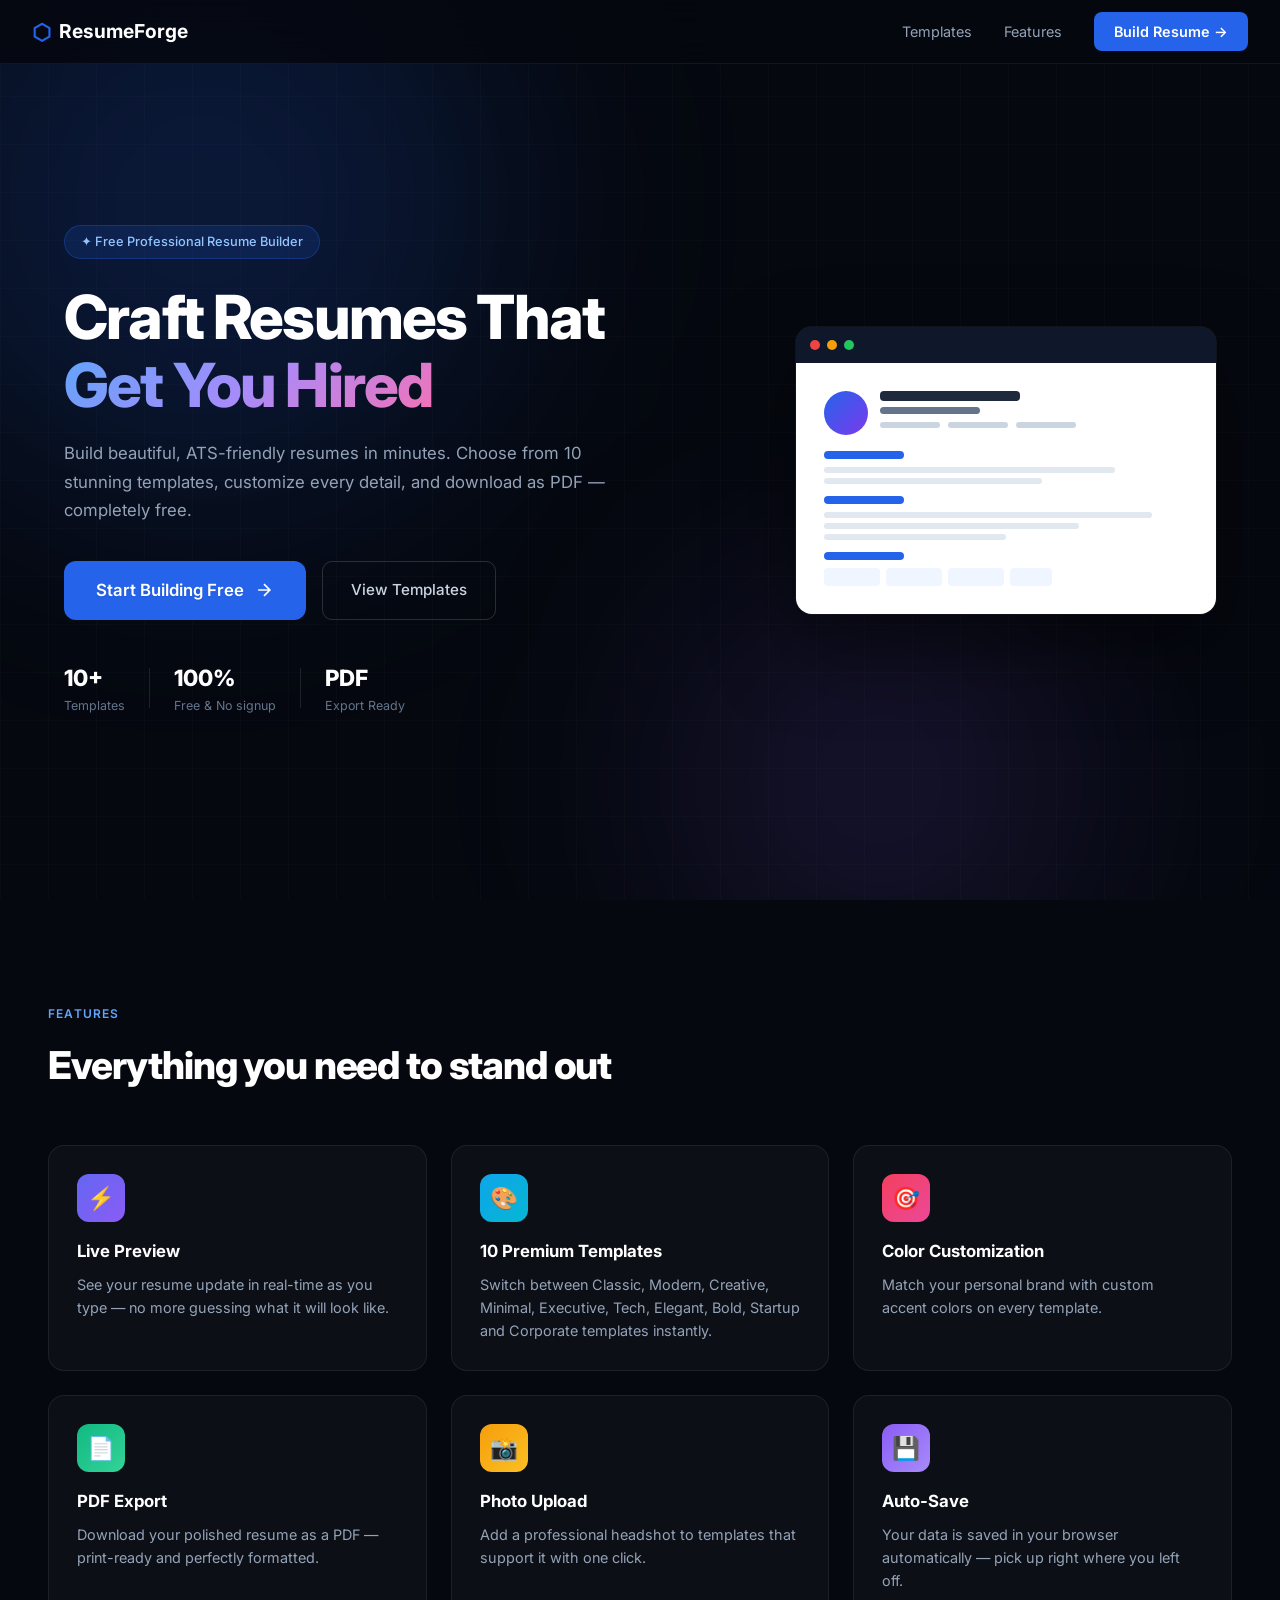
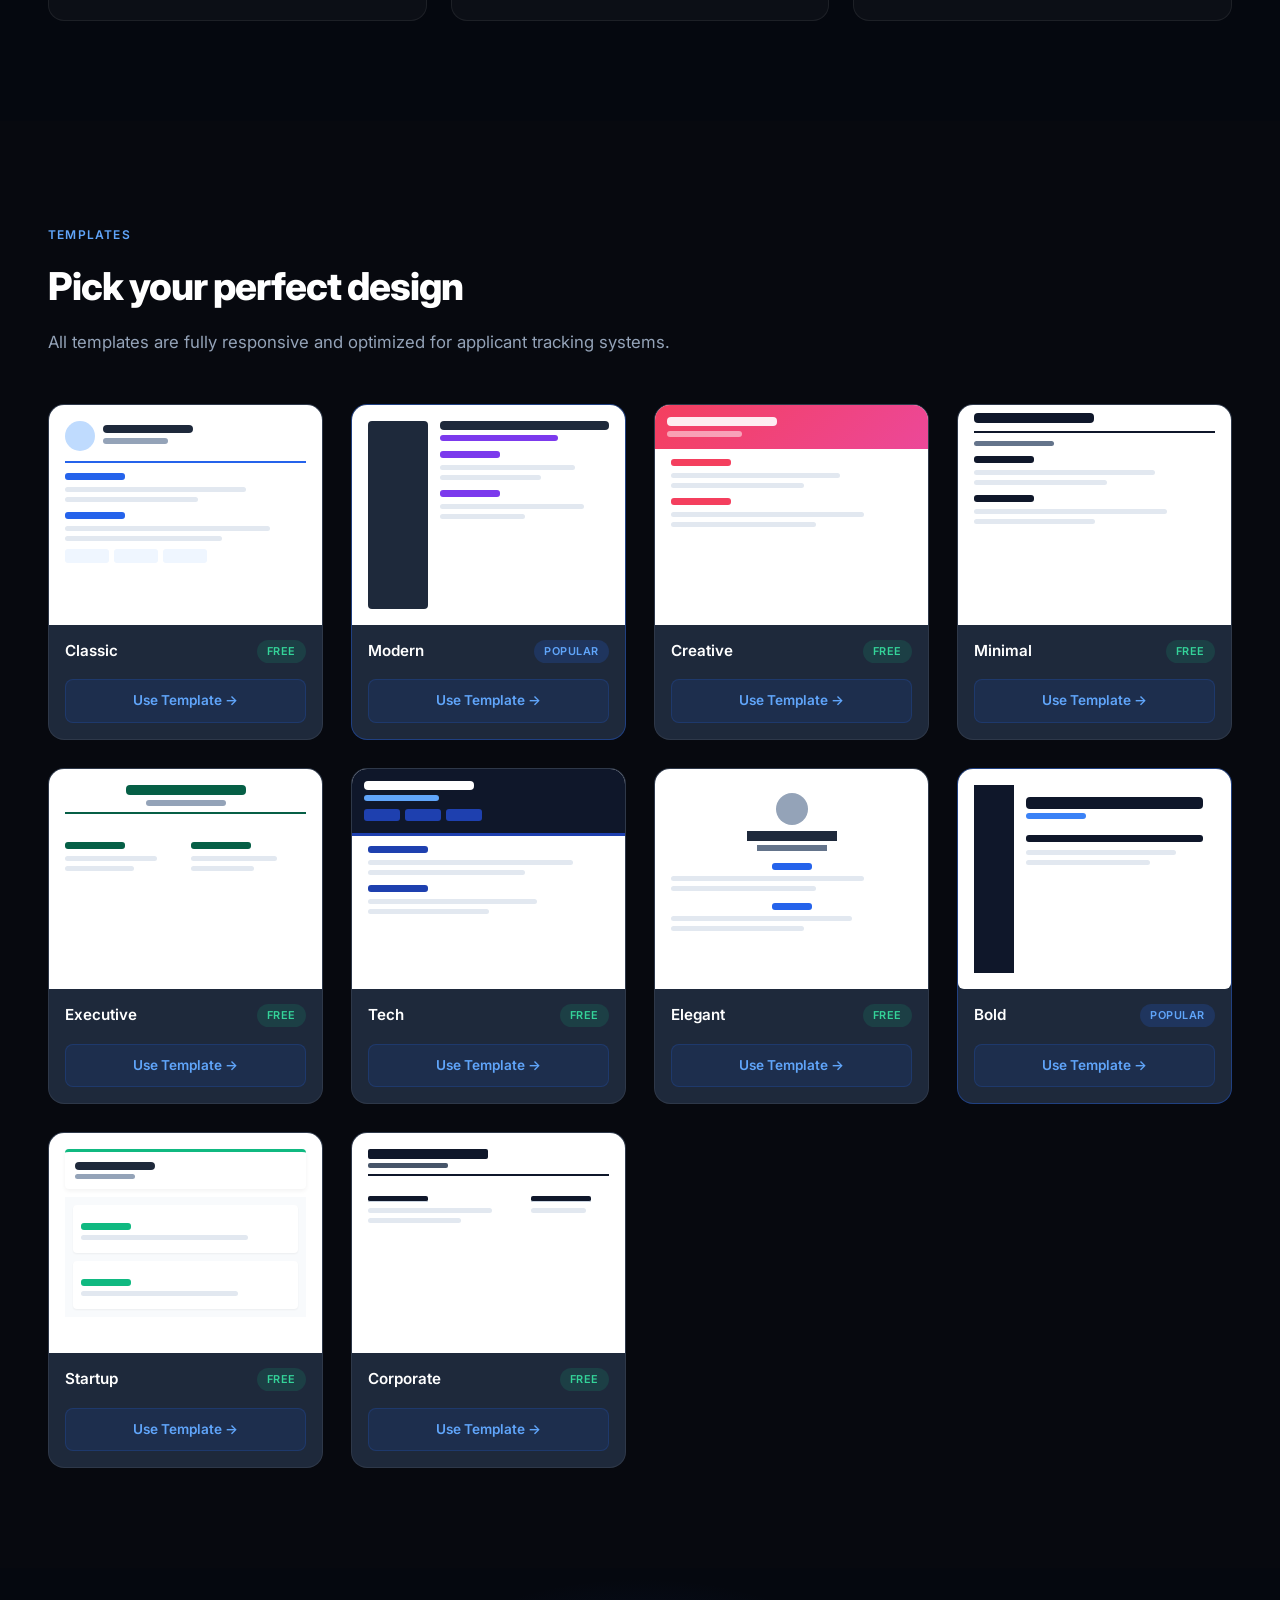
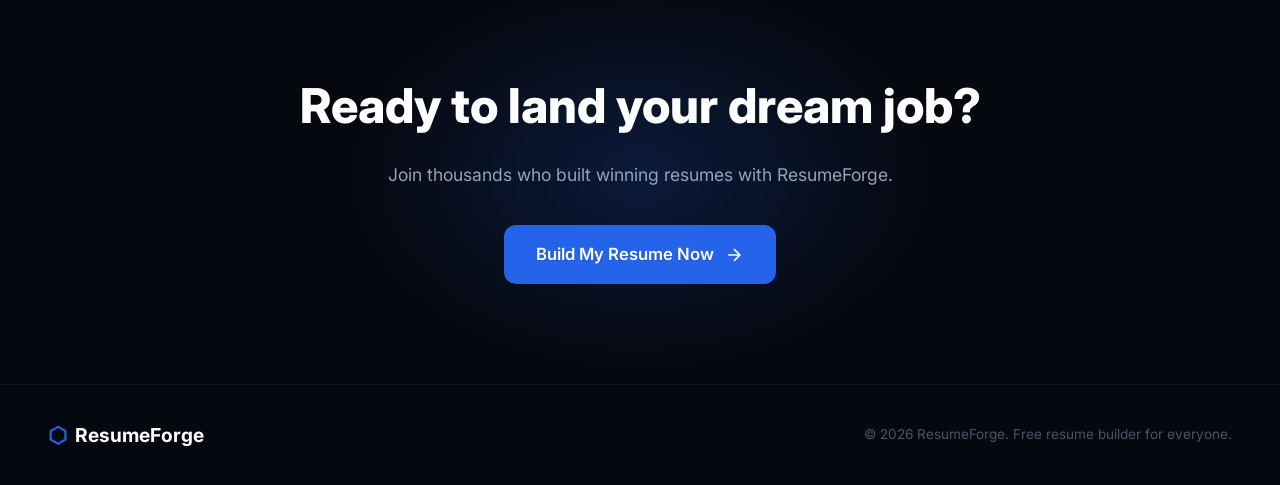
==== index.html @ a287ac1f "Add files via upload" ====
<!DOCTYPE html>
<html lang="en">

<head>
  <meta charset="UTF-8" />
  <meta name="viewport" content="width=device-width, initial-scale=1.0" />
  <title>ResumeForge – Build Your Perfect Resume</title>
  <meta name="description"
    content="Create stunning professional resumes in minutes with ResumeForge. Choose from 6 premium templates, edit in real-time, and download as PDF." />
  <link rel="preconnect" href="https://fonts.googleapis.com" />
  <link rel="preconnect" href="https://fonts.gstatic.com" crossorigin />
  <link
    href="https://fonts.googleapis.com/css2?family=Inter:wght@300;400;500;600;700;800;900&family=Playfair+Display:wght@700;800&display=swap"
    rel="stylesheet" />
  <link rel="stylesheet" href="styles.css" />
</head>

<body class="landing-page">

  <!-- Navbar -->
  <nav class="navbar">
    <div class="nav-inner">
      <a href="index.html" class="logo">
        <span class="logo-icon">⬡</span>
        <span class="logo-text">ResumeForge</span>
      </a>
      <div class="nav-links">
        <a href="#templates">Templates</a>
        <a href="#features">Features</a>
        <a href="editor.html" class="btn-nav-cta">Build Resume →</a>
      </div>
    </div>
  </nav>

  <!-- Hero -->
  <section class="hero">
    <div class="hero-bg-grid"></div>
    <div class="hero-glow hero-glow-1"></div>
    <div class="hero-glow hero-glow-2"></div>
    <div class="hero-content">
      <div class="hero-badge">✦ Free Professional Resume Builder</div>
      <h1 class="hero-title">Craft Resumes That <br /><span class="gradient-text">Get You Hired</span></h1>
      <p class="hero-subtitle">Build beautiful, ATS-friendly resumes in minutes. Choose from 10 stunning templates,
        customize every detail, and download as PDF — completely free.</p>
      <div class="hero-actions">
        <a href="editor.html" class="btn-primary btn-xl" id="hero-start-btn">
          <span>Start Building Free</span>
          <svg width="20" height="20" viewBox="0 0 24 24" fill="none" stroke="currentColor" stroke-width="2">
            <path d="M5 12h14M12 5l7 7-7 7" />
          </svg>
        </a>
        <a href="#templates" class="btn-ghost btn-xl">View Templates</a>
      </div>
      <div class="hero-stats">
        <div class="stat"><strong>10+</strong><span>Templates</span></div>
        <div class="stat-divider"></div>
        <div class="stat"><strong>100%</strong><span>Free & No signup</span></div>
        <div class="stat-divider"></div>
        <div class="stat"><strong>PDF</strong><span>Export Ready</span></div>
      </div>
    </div>
    <!-- Hero Preview Mockup -->
    <div class="hero-mockup">
      <div class="mockup-browser">
        <div class="mockup-bar">
          <span class="dot r"></span><span class="dot y"></span><span class="dot g"></span>
        </div>
        <div class="mockup-content">
          <div class="mock-resume classic-mock">
            <div class="mock-header">
              <div class="mock-avatar"></div>
              <div>
                <div class="mock-name-bar"></div>
                <div class="mock-title-bar"></div>
                <div class="mock-contact-row">
                  <div class="mock-contact-item"></div>
                  <div class="mock-contact-item"></div>
                  <div class="mock-contact-item"></div>
                </div>
              </div>
            </div>
            <div class="mock-section-title"></div>
            <div class="mock-line w80"></div>
            <div class="mock-line w60"></div>
            <div class="mock-section-title"></div>
            <div class="mock-line w90"></div>
            <div class="mock-line w70"></div>
            <div class="mock-line w50"></div>
            <div class="mock-section-title"></div>
            <div class="mock-skills">
              <div class="mock-skill-tag"></div>
              <div class="mock-skill-tag"></div>
              <div class="mock-skill-tag"></div>
              <div class="mock-skill-tag w-sm"></div>
            </div>
          </div>
        </div>
      </div>
    </div>
  </section>

  <!-- Features -->
  <section class="features-section" id="features">
    <div class="container">
      <div class="section-label">Features</div>
      <h2 class="section-title">Everything you need to stand out</h2>
      <div class="features-grid">
        <div class="feature-card">
          <div class="feature-icon" style="background:linear-gradient(135deg,#6366f1,#8b5cf6)">⚡</div>
          <h3>Live Preview</h3>
          <p>See your resume update in real-time as you type — no more guessing what it will look like.</p>
        </div>
        <div class="feature-card">
          <div class="feature-icon" style="background:linear-gradient(135deg,#0ea5e9,#06b6d4)">🎨</div>
          <h3>10 Premium Templates</h3>
          <p>Switch between Classic, Modern, Creative, Minimal, Executive, Tech, Elegant, Bold, Startup and Corporate
            templates instantly.</p>
        </div>
        <div class="feature-card">
          <div class="feature-icon" style="background:linear-gradient(135deg,#f43f5e,#ec4899)">🎯</div>
          <h3>Color Customization</h3>
          <p>Match your personal brand with custom accent colors on every template.</p>
        </div>
        <div class="feature-card">
          <div class="feature-icon" style="background:linear-gradient(135deg,#10b981,#34d399)">📄</div>
          <h3>PDF Export</h3>
          <p>Download your polished resume as a PDF — print-ready and perfectly formatted.</p>
        </div>
        <div class="feature-card">
          <div class="feature-icon" style="background:linear-gradient(135deg,#f59e0b,#fbbf24)">📸</div>
          <h3>Photo Upload</h3>
          <p>Add a professional headshot to templates that support it with one click.</p>
        </div>
        <div class="feature-card">
          <div class="feature-icon" style="background:linear-gradient(135deg,#8b5cf6,#a78bfa)">💾</div>
          <h3>Auto-Save</h3>
          <p>Your data is saved in your browser automatically — pick up right where you left off.</p>
        </div>
      </div>
    </div>
  </section>

  <!-- Templates Gallery -->
  <section class="templates-section" id="templates">
    <div class="container">
      <div class="section-label">Templates</div>
      <h2 class="section-title">Pick your perfect design</h2>
      <p class="section-subtitle">All templates are fully responsive and optimized for applicant tracking systems.</p>
      <div class="templates-grid">

        <div class="template-card" data-template="classic">
          <div class="template-preview tp-classic">
            <div class="tp-header tp-h-classic">
              <div class="tp-avatar"></div>
              <div class="tp-info">
                <div class="tp-name"></div>
                <div class="tp-role"></div>
              </div>
            </div>
            <div class="tp-body">
              <div class="tp-sec-title tp-st-blue"></div>
              <div class="tp-line w75"></div>
              <div class="tp-line w55"></div>
              <div class="tp-sec-title tp-st-blue"></div>
              <div class="tp-line w85"></div>
              <div class="tp-line w65"></div>
              <div class="tp-tags">
                <div class="tp-tag"></div>
                <div class="tp-tag"></div>
                <div class="tp-tag"></div>
              </div>
            </div>
          </div>
          <div class="template-info">
            <span class="template-name">Classic</span>
            <span class="template-badge free">Free</span>
          </div>
          <a href="editor.html?template=classic" class="btn-template">Use Template →</a>
        </div>

        <div class="template-card featured" data-template="modern">
          <div class="template-preview tp-modern">
            <div class="tp-sidebar"></div>
            <div class="tp-main-col">
              <div class="tp-name-mod"></div>
              <div class="tp-role-mod"></div>
              <div class="tp-sec-title tp-st-accent"></div>
              <div class="tp-line w80"></div>
              <div class="tp-line w60"></div>
              <div class="tp-sec-title tp-st-accent"></div>
              <div class="tp-line w85"></div>
              <div class="tp-line w50"></div>
            </div>
          </div>
          <div class="template-info">
            <span class="template-name">Modern</span>
            <span class="template-badge popular">Popular</span>
          </div>
          <a href="editor.html?template=modern" class="btn-template">Use Template →</a>
        </div>

        <div class="template-card" data-template="creative">
          <div class="template-preview tp-creative">
            <div class="tp-creative-header">
              <div class="tp-name-cr"></div>
              <div class="tp-role-cr"></div>
            </div>
            <div class="tp-body">
              <div class="tp-sec-title tp-st-cr"></div>
              <div class="tp-line w70"></div>
              <div class="tp-line w55"></div>
              <div class="tp-sec-title tp-st-cr"></div>
              <div class="tp-line w80"></div>
              <div class="tp-line w60"></div>
            </div>
          </div>
          <div class="template-info">
            <span class="template-name">Creative</span>
            <span class="template-badge free">Free</span>
          </div>
          <a href="editor.html?template=creative" class="btn-template">Use Template →</a>
        </div>

        <div class="template-card" data-template="minimal">
          <div class="template-preview tp-minimal">
            <div class="tp-name-min"></div>
            <div class="tp-divider-min"></div>
            <div class="tp-role-min"></div>
            <div class="tp-sec-title tp-st-min"></div>
            <div class="tp-line w75"></div>
            <div class="tp-line w55"></div>
            <div class="tp-sec-title tp-st-min"></div>
            <div class="tp-line w80"></div>
            <div class="tp-line w50"></div>
          </div>
          <div class="template-info">
            <span class="template-name">Minimal</span>
            <span class="template-badge free">Free</span>
          </div>
          <a href="editor.html?template=minimal" class="btn-template">Use Template →</a>
        </div>

        <div class="template-card" data-template="executive">
          <div class="template-preview tp-executive">
            <div class="tp-exec-top">
              <div class="tp-name-exec"></div>
              <div class="tp-role-exec"></div>
              <div class="tp-exec-line"></div>
            </div>
            <div class="tp-two-col">
              <div class="tp-left-col">
                <div class="tp-sec-title tp-st-exec"></div>
                <div class="tp-line w80"></div>
                <div class="tp-line w60"></div>
              </div>
              <div class="tp-right-col">
                <div class="tp-sec-title tp-st-exec"></div>
                <div class="tp-line w75"></div>
                <div class="tp-line w55"></div>
              </div>
            </div>
          </div>
          <div class="template-info">
            <span class="template-name">Executive</span>
            <span class="template-badge free">Free</span>
          </div>
          <a href="editor.html?template=executive" class="btn-template">Use Template →</a>
        </div>

        <div class="template-card" data-template="tech">
          <div class="template-preview tp-tech">
            <div class="tp-tech-header">
              <div class="tp-tech-name"></div>
              <div class="tp-tech-role"></div>
              <div class="tp-tech-tags">
                <div class="tp-tech-tag"></div>
                <div class="tp-tech-tag"></div>
                <div class="tp-tech-tag"></div>
              </div>
            </div>
            <div class="tp-body tp-tech-body">
              <div class="tp-sec-title tp-st-tech"></div>
              <div class="tp-line w85"></div>
              <div class="tp-line w65"></div>
              <div class="tp-sec-title tp-st-tech"></div>
              <div class="tp-line w70"></div>
              <div class="tp-line w50"></div>
            </div>
          </div>
          <div class="template-info">
            <span class="template-name">Tech</span>
            <span class="template-badge free">Free</span>
          </div>
          <a href="editor.html?template=tech" class="btn-template">Use Template →</a>
        </div>

        <div class="template-card" data-template="elegant">
          <div class="template-preview tp-elegant">
            <div class="tp-elegant-header">
              <div class="tp-elegant-avatar"></div>
              <div>
                <div class="tp-elegant-name"></div>
                <div class="tp-elegant-role"></div>
              </div>
            </div>
            <div class="tp-body">
              <div class="tp-sec-title tp-st-el"></div>
              <div class="tp-line w80"></div>
              <div class="tp-line w60"></div>
              <div class="tp-sec-title tp-st-el"></div>
              <div class="tp-line w75"></div>
              <div class="tp-line w55"></div>
            </div>
          </div>
          <div class="template-info">
            <span class="template-name">Elegant</span>
            <span class="template-badge free">Free</span>
          </div>
          <a href="editor.html?template=elegant" class="btn-template">Use Template →</a>
        </div>

        <div class="template-card featured" data-template="bold">
          <div class="template-preview tp-bold">
            <div class="tp-bold-sidebar"></div>
            <div class="tp-bold-main">
              <div class="tp-bold-name"></div>
              <div class="tp-bold-role"></div>
              <div class="tp-sec-title tp-st-bold"></div>
              <div class="tp-line w85"></div>
              <div class="tp-line w70"></div>
            </div>
          </div>
          <div class="template-info">
            <span class="template-name">Bold</span>
            <span class="template-badge popular">Popular</span>
          </div>
          <a href="editor.html?template=bold" class="btn-template">Use Template →</a>
        </div>

        <div class="template-card" data-template="startup">
          <div class="template-preview tp-startup">
            <div class="tp-startup-header">
              <div class="tp-startup-name"></div>
              <div class="tp-startup-role"></div>
            </div>
            <div class="tp-body tp-startup-body">
              <div class="tp-startup-box">
                <div class="tp-sec-title tp-st-start"></div>
                <div class="tp-line w80"></div>
              </div>
              <div class="tp-startup-box">
                <div class="tp-sec-title tp-st-start"></div>
                <div class="tp-line w75"></div>
              </div>
            </div>
          </div>
          <div class="template-info">
            <span class="template-name">Startup</span>
            <span class="template-badge free">Free</span>
          </div>
          <a href="editor.html?template=startup" class="btn-template">Use Template →</a>
        </div>

        <div class="template-card" data-template="corporate">
          <div class="template-preview tp-corporate">
            <div class="tp-corp-header">
              <div class="tp-corp-name"></div>
              <div class="tp-corp-role"></div>
            </div>
            <div class="tp-corp-two-col">
              <div class="tp-corp-left">
                <div class="tp-sec-title tp-st-corp"></div>
                <div class="tp-line w80"></div>
                <div class="tp-line w60"></div>
              </div>
              <div class="tp-corp-right">
                <div class="tp-sec-title tp-st-corp"></div>
                <div class="tp-line w70"></div>
              </div>
            </div>
          </div>
          <div class="template-info">
            <span class="template-name">Corporate</span>
            <span class="template-badge free">Free</span>
          </div>
          <a href="editor.html?template=corporate" class="btn-template">Use Template →</a>
        </div>

      </div>
    </div>
  </section>

  <!-- CTA -->
  <section class="cta-section">
    <div class="cta-glow"></div>
    <div class="container cta-content">
      <h2>Ready to land your dream job?</h2>
      <p>Join thousands who built winning resumes with ResumeForge.</p>
      <a href="editor.html" class="btn-primary btn-xl" id="cta-build-btn">
        <span>Build My Resume Now</span>
        <svg width="20" height="20" viewBox="0 0 24 24" fill="none" stroke="currentColor" stroke-width="2">
          <path d="M5 12h14M12 5l7 7-7 7" />
        </svg>
      </a>
    </div>
  </section>

  <!-- Footer -->
  <footer class="footer">
    <div class="container footer-inner">
      <a href="index.html" class="logo">
        <span class="logo-icon">⬡</span>
        <span class="logo-text">ResumeForge</span>
      </a>
      <p class="footer-copy">© 2026 ResumeForge. Free resume builder for everyone.</p>
    </div>
  </footer>

  <script src="app.js"></script>
</body>

</html>
---- styles.css ----
/* ===================== ROOT & RESET ===================== */
:root {
  --accent: #2563eb;
  --accent-light: #eff6ff;
  --dark: #0f172a;
  --dark2: #1e293b;
  --dark3: #334155;
  --mid: #64748b;
  --light: #f1f5f9;
  --lighter: #f8fafc;
  --white: #ffffff;
  --border: #e2e8f0;
  --radius: 12px;
  --shadow: 0 4px 24px rgba(0, 0, 0, 0.08);
  --shadow-lg: 0 16px 48px rgba(0, 0, 0, 0.14);
  --font: 'Inter', sans-serif;
}

*,
*::before,
*::after {
  box-sizing: border-box;
  margin: 0;
  padding: 0;
}

html {
  scroll-behavior: smooth;
}

body {
  font-family: var(--font);
  background: var(--dark);
  color: var(--white);
  line-height: 1.6;
}

a {
  text-decoration: none;
  color: inherit;
}

input,
textarea,
select {
  font-family: var(--font);
}

/* ===================== LANDING PAGE ===================== */
body.landing-page {
  background: #05080f;
}

/* Navbar */
.navbar {
  position: fixed;
  top: 0;
  left: 0;
  right: 0;
  z-index: 100;
  padding: 0 32px;
  height: 64px;
  display: flex;
  align-items: center;
  background: rgba(5, 8, 15, 0.85);
  backdrop-filter: blur(16px);
  border-bottom: 1px solid rgba(255, 255, 255, 0.06);
}

.nav-inner {
  display: flex;
  align-items: center;
  justify-content: space-between;
  width: 100%;
  max-width: 1280px;
  margin: 0 auto;
}

.logo {
  display: flex;
  align-items: center;
  gap: 8px;
  font-weight: 700;
  font-size: 1.2rem;
}

.logo-icon {
  font-size: 1.4rem;
  color: var(--accent);
}

.nav-links {
  display: flex;
  align-items: center;
  gap: 32px;
}

.nav-links a {
  color: #94a3b8;
  font-size: 0.9rem;
  transition: color 0.2s;
}

.nav-links a:hover {
  color: #fff;
}

.btn-nav-cta {
  background: var(--accent);
  color: #fff !important;
  padding: 8px 20px;
  border-radius: 8px;
  font-weight: 600;
  transition: background 0.2s, transform 0.15s !important;
}

.btn-nav-cta:hover {
  background: #1d4ed8 !important;
  transform: translateY(-1px);
}

/* Hero */
.hero {
  min-height: 100vh;
  display: flex;
  align-items: center;
  justify-content: space-between;
  padding: 100px 64px 60px;
  max-width: 1320px;
  margin: 0 auto;
  position: relative;
  gap: 48px;
  overflow: hidden;
}

.hero-bg-grid {
  position: fixed;
  inset: 0;
  background-image: linear-gradient(rgba(255, 255, 255, 0.02) 1px, transparent 1px), linear-gradient(90deg, rgba(255, 255, 255, 0.02) 1px, transparent 1px);
  background-size: 48px 48px;
  pointer-events: none;
}

.hero-glow {
  position: absolute;
  border-radius: 50%;
  filter: blur(120px);
  pointer-events: none;
}

.hero-glow-1 {
  width: 600px;
  height: 600px;
  background: rgba(37, 99, 235, 0.18);
  top: -100px;
  left: -100px;
}

.hero-glow-2 {
  width: 400px;
  height: 400px;
  background: rgba(139, 92, 246, 0.14);
  bottom: -80px;
  right: 200px;
}

.hero-content {
  flex: 1;
  max-width: 580px;
  position: relative;
  z-index: 2;
}

.hero-badge {
  display: inline-flex;
  align-items: center;
  gap: 8px;
  background: rgba(37, 99, 235, 0.15);
  border: 1px solid rgba(37, 99, 235, 0.3);
  color: #93c5fd;
  padding: 6px 16px;
  border-radius: 100px;
  font-size: 0.8rem;
  font-weight: 500;
  margin-bottom: 24px;
}

.hero-title {
  font-size: clamp(2.4rem, 5vw, 3.8rem);
  font-weight: 800;
  line-height: 1.12;
  margin-bottom: 20px;
  letter-spacing: -0.03em;
}

.gradient-text {
  background: linear-gradient(135deg, #60a5fa, #a78bfa, #f472b6);
  -webkit-background-clip: text;
  -webkit-text-fill-color: transparent;
  background-clip: text;
}

.hero-subtitle {
  font-size: 1.05rem;
  color: #94a3b8;
  margin-bottom: 36px;
  line-height: 1.7;
}

.hero-actions {
  display: flex;
  gap: 16px;
  flex-wrap: wrap;
  margin-bottom: 40px;
}

.btn-primary {
  display: inline-flex;
  align-items: center;
  gap: 10px;
  background: var(--accent);
  color: #fff;
  padding: 14px 28px;
  border-radius: 10px;
  font-weight: 600;
  font-size: 0.95rem;
  transition: all 0.3s cubic-bezier(0.4, 0, 0.2, 1);
  border: none;
  cursor: pointer;
  text-shadow: 0 1px 2px rgba(0, 0, 0, 0.1);
}

.btn-primary:hover {
  background: #1d4ed8;
  transform: translateY(-3px);
  box-shadow: 0 12px 24px rgba(37, 99, 235, 0.3), 0 4px 8px rgba(37, 99, 235, 0.2);
}

.btn-xl {
  padding: 16px 32px;
  font-size: 1.05rem;
  border-radius: 12px;
}

.btn-ghost {
  display: inline-flex;
  align-items: center;
  gap: 8px;
  background: transparent;
  border: 1px solid rgba(255, 255, 255, 0.15);
  color: #cbd5e1;
  padding: 14px 28px;
  border-radius: 10px;
  font-weight: 500;
  font-size: 0.95rem;
  transition: all 0.2s;
  cursor: pointer;
}

.btn-ghost:hover {
  background: rgba(255, 255, 255, 0.06);
  border-color: rgba(255, 255, 255, 0.3);
  color: #fff;
}

.hero-stats {
  display: flex;
  align-items: center;
  gap: 24px;
}

.stat {
  display: flex;
  flex-direction: column;
}

.stat strong {
  font-size: 1.4rem;
  font-weight: 800;
  color: #fff;
}

.stat span {
  font-size: 0.78rem;
  color: #64748b;
}

.stat-divider {
  width: 1px;
  height: 40px;
  background: rgba(255, 255, 255, 0.1);
}

/* Hero Mockup */
.hero-mockup {
  flex: 0 0 420px;
  position: relative;
  z-index: 2;
}

.mockup-browser {
  background: #1e293b;
  border-radius: 16px;
  box-shadow: 0 32px 80px rgba(0, 0, 0, 0.5), 0 0 0 1px rgba(255, 255, 255, 0.06);
  overflow: hidden;
  animation: float 4s ease-in-out infinite;
}

@keyframes float {

  0%,
  100% {
    transform: translateY(0);
  }

  50% {
    transform: translateY(-10px);
  }
}

.mockup-bar {
  background: #0f172a;
  height: 36px;
  display: flex;
  align-items: center;
  padding: 0 14px;
  gap: 7px;
}

.dot {
  width: 10px;
  height: 10px;
  border-radius: 50%;
}

.dot.r {
  background: #ef4444;
}

.dot.y {
  background: #f59e0b;
}

.dot.g {
  background: #22c55e;
}

.mockup-content {
  padding: 12px;
  background: #fff;
}

.mock-resume {
  padding: 16px;
}

.mock-header {
  display: flex;
  align-items: flex-start;
  gap: 12px;
  margin-bottom: 16px;
}

.mock-avatar {
  width: 44px;
  height: 44px;
  border-radius: 50%;
  background: linear-gradient(135deg, #2563eb, #7c3aed);
  flex-shrink: 0;
}

.mock-name-bar {
  height: 10px;
  width: 140px;
  background: #1e293b;
  border-radius: 4px;
  margin-bottom: 6px;
}

.mock-title-bar {
  height: 7px;
  width: 100px;
  background: #64748b;
  border-radius: 4px;
  margin-bottom: 8px;
}

.mock-contact-row {
  display: flex;
  gap: 8px;
}

.mock-contact-item {
  height: 6px;
  width: 60px;
  background: #cbd5e1;
  border-radius: 3px;
}

.mock-section-title {
  height: 8px;
  width: 80px;
  background: #2563eb;
  border-radius: 4px;
  margin: 12px 0 8px;
}

.mock-line {
  height: 6px;
  background: #e2e8f0;
  border-radius: 3px;
  margin-bottom: 5px;
}

.mock-line.w80 {
  width: 80%;
}

.mock-line.w60 {
  width: 60%;
}

.mock-line.w90 {
  width: 90%;
}

.mock-line.w70 {
  width: 70%;
}

.mock-line.w50 {
  width: 50%;
}

.mock-skills {
  display: flex;
  gap: 6px;
  flex-wrap: wrap;
  margin-top: 8px;
}

.mock-skill-tag {
  height: 18px;
  width: 56px;
  background: #eff6ff;
  border-radius: 4px;
}

.mock-skill-tag.w-sm {
  width: 42px;
}

/* Container */
.container {
  max-width: 1280px;
  margin: 0 auto;
  padding: 0 48px;
}

/* Section labels */
.section-label {
  display: inline-block;
  font-size: 0.75rem;
  font-weight: 600;
  letter-spacing: 0.1em;
  text-transform: uppercase;
  color: #60a5fa;
  margin-bottom: 12px;
}

.section-title {
  font-size: clamp(1.8rem, 3vw, 2.6rem);
  font-weight: 800;
  letter-spacing: -0.03em;
  margin-bottom: 12px;
}

.section-subtitle {
  color: #94a3b8;
  font-size: 1.05rem;
  margin-bottom: 48px;
}

/* Features */
.features-section {
  padding: 100px 0;
  background: #05080f;
}

.features-grid {
  display: grid;
  grid-template-columns: repeat(auto-fit, minmax(280px, 1fr));
  gap: 24px;
  margin-top: 48px;
}

.feature-card {
  background: rgba(255, 255, 255, 0.03);
  border: 1px solid rgba(255, 255, 255, 0.07);
  border-radius: 16px;
  padding: 28px;
  transition: all 0.25s;
}

.feature-card:hover {
  background: rgba(255, 255, 255, 0.06);
  border-color: rgba(37, 99, 235, 0.3);
  transform: translateY(-4px);
  box-shadow: 0 16px 40px rgba(0, 0, 0, 0.3);
}

.feature-icon {
  width: 48px;
  height: 48px;
  border-radius: 12px;
  display: flex;
  align-items: center;
  justify-content: center;
  font-size: 1.4rem;
  margin-bottom: 16px;
}

.feature-card h3 {
  font-size: 1.05rem;
  font-weight: 700;
  margin-bottom: 8px;
}

.feature-card p {
  color: #94a3b8;
  font-size: 0.9rem;
  line-height: 1.6;
}

/* Templates Section */
.templates-section {
  padding: 100px 0;
  background: #07090f;
}

.templates-grid {
  display: grid;
  grid-template-columns: repeat(auto-fill, minmax(260px, 1fr));
  gap: 28px;
  margin-top: 48px;
}

.template-card {
  background: #1e293b;
  border: 1px solid rgba(255, 255, 255, 0.07);
  border-radius: 16px;
  overflow: hidden;
  transition: all 0.3s cubic-bezier(0.4, 0, 0.2, 1);
  cursor: pointer;
  display: flex;
  flex-direction: column;
}

.template-card:hover {
  border-color: rgba(37, 99, 235, 0.5);
  transform: translateY(-8px);
  box-shadow: 0 32px 64px rgba(0, 0, 0, 0.5), 0 12px 24px rgba(37, 99, 235, 0.2);
  z-index: 10;
}

.template-card.featured {
  border-color: rgba(37, 99, 235, 0.4);
}

.template-preview {
  background: #fff;
  height: 220px;
  padding: 16px;
  overflow: hidden;
  position: relative;
}

.template-info {
  display: flex;
  align-items: center;
  justify-content: space-between;
  padding: 14px 16px 8px;
}

.template-name {
  font-weight: 600;
  font-size: 0.95rem;
}

.template-badge {
  font-size: 0.68rem;
  font-weight: 600;
  padding: 3px 10px;
  border-radius: 100px;
  text-transform: uppercase;
  letter-spacing: 0.05em;
}

.template-badge.free {
  background: rgba(16, 185, 129, 0.15);
  color: #34d399;
}

.template-badge.popular {
  background: rgba(37, 99, 235, 0.2);
  color: #60a5fa;
}

.btn-template {
  display: block;
  margin: 8px 16px 16px;
  padding: 10px;
  text-align: center;
  background: rgba(37, 99, 235, 0.1);
  color: #60a5fa;
  border-radius: 8px;
  font-size: 0.85rem;
  font-weight: 600;
  transition: all 0.2s;
  border: 1px solid rgba(37, 99, 235, 0.2);
}

.btn-template:hover {
  background: var(--accent);
  color: #fff;
  border-color: var(--accent);
}

/* Template preview elements */
.tp-line {
  height: 5px;
  background: #e2e8f0;
  border-radius: 3px;
  margin-bottom: 5px;
}

.tp-line.w75 {
  width: 75%;
}

.tp-line.w55 {
  width: 55%;
}

.tp-line.w80 {
  width: 80%;
}

.tp-line.w65 {
  width: 65%;
}

.tp-line.w85 {
  width: 85%;
}

.tp-line.w60 {
  width: 60%;
}

.tp-line.w70 {
  width: 70%;
}

.tp-line.w50 {
  width: 50%;
}

.tp-sec-title {
  height: 7px;
  border-radius: 3px;
  margin: 10px 0 7px;
  width: 60px;
}

.tp-st-blue {
  background: #2563eb;
}

.tp-st-accent {
  background: #7c3aed;
}

.tp-st-cr {
  background: #f43f5e;
}

.tp-st-min {
  background: #0f172a;
}

.tp-st-exec {
  background: #065f46;
}

.tp-st-tech {
  background: #1e40af;
}

.tp-tags {
  display: flex;
  gap: 5px;
  flex-wrap: wrap;
  margin-top: 8px;
}

.tp-tag {
  height: 14px;
  width: 44px;
  background: #eff6ff;
  border-radius: 3px;
}

.tp-avatar {
  width: 30px;
  height: 30px;
  border-radius: 50%;
  background: #bfdbfe;
  margin-right: 8px;
  flex-shrink: 0;
}

.tp-info {
  flex: 1;
}

.tp-name {
  height: 8px;
  width: 90px;
  background: #1e293b;
  border-radius: 4px;
  margin-bottom: 5px;
}

.tp-role {
  height: 6px;
  width: 65px;
  background: #94a3b8;
  border-radius: 3px;
  margin-bottom: 4px;
}

/* Classic template preview */
.tp-classic .tp-header {
  display: flex;
  align-items: center;
  padding-bottom: 10px;
  border-bottom: 2px solid #2563eb;
  margin-bottom: 8px;
}

/* Modern template preview */
.tp-modern {
  display: flex;
  gap: 12px;
}

.tp-sidebar {
  width: 60px;
  background: #1e293b;
  border-radius: 4px;
  flex-shrink: 0;
}

.tp-main-col {
  flex: 1;
}

.tp-name-mod {
  height: 9px;
  width: 100%;
  background: #1e293b;
  border-radius: 4px;
  margin-bottom: 5px;
}

.tp-role-mod {
  height: 6px;
  width: 70%;
  background: #7c3aed;
  border-radius: 3px;
  margin-bottom: 10px;
}

/* Creative */
.tp-creative-header {
  background: linear-gradient(135deg, #f43f5e, #ec4899);
  padding: 12px;
  border-radius: 6px 6px 0 0;
  margin: -16px -16px 10px;
}

.tp-name-cr {
  height: 9px;
  width: 110px;
  background: rgba(255, 255, 255, 0.9);
  border-radius: 4px;
  margin-bottom: 5px;
}

.tp-role-cr {
  height: 6px;
  width: 75px;
  background: rgba(255, 255, 255, 0.5);
  border-radius: 3px;
}

/* Minimal */
.tp-minimal {
  padding-top: 8px;
}

.tp-name-min {
  height: 10px;
  width: 120px;
  background: #0f172a;
  border-radius: 4px;
  margin-bottom: 4px;
}

.tp-divider-min {
  height: 2px;
  background: #0f172a;
  width: 100%;
  margin: 8px 0;
}

.tp-role-min {
  height: 5px;
  width: 80px;
  background: #64748b;
  border-radius: 3px;
  margin-bottom: 10px;
}

/* Executive */
.tp-exec-top {
  text-align: center;
  margin-bottom: 10px;
  padding-bottom: 8px;
}

.tp-name-exec {
  height: 10px;
  width: 120px;
  background: #065f46;
  border-radius: 4px;
  margin: 0 auto 5px;
}

.tp-role-exec {
  height: 6px;
  width: 80px;
  background: #94a3b8;
  border-radius: 3px;
  margin: 0 auto 6px;
}

.tp-exec-line {
  height: 2px;
  background: #065f46;
  width: 100%;
}

.tp-two-col {
  display: flex;
  gap: 10px;
}

.tp-left-col,
.tp-right-col {
  flex: 1;
}

/* Tech */
.tp-tech-header {
  background: #0f172a;
  padding: 12px;
  margin: -16px -16px 10px;
  border-radius: 4px 4px 0 0;
  border-bottom: 3px solid #1e40af;
}

.tp-tech-name {
  height: 9px;
  width: 110px;
  background: #fff;
  border-radius: 4px;
  margin-bottom: 5px;
}

.tp-tech-role {
  height: 6px;
  width: 75px;
  background: #60a5fa;
  border-radius: 3px;
  margin-bottom: 8px;
}

.tp-tech-tags {
  display: flex;
  gap: 5px;
}

.tp-tech-tag {
  height: 12px;
  width: 36px;
  background: #1e40af;
  border-radius: 3px;
}

/* CTA */
.cta-section {
  padding: 100px 0;
  background: #05080f;
  text-align: center;
  position: relative;
  overflow: hidden;
}

.cta-glow {
  position: absolute;
  top: 50%;
  left: 50%;
  transform: translate(-50%, -50%);
  width: 600px;
  height: 400px;
  background: radial-gradient(ellipse, rgba(37, 99, 235, 0.2), transparent 70%);
  pointer-events: none;
}

.cta-content {
  position: relative;
  z-index: 2;
}

.cta-content h2 {
  font-size: clamp(2rem, 4vw, 3rem);
  font-weight: 800;
  margin-bottom: 16px;
}

.cta-content p {
  color: #94a3b8;
  font-size: 1.1rem;
  margin-bottom: 36px;
}

/* Footer */
.footer {
  padding: 32px 0;
  border-top: 1px solid rgba(255, 255, 255, 0.06);
  background: #05080f;
}

.footer-inner {
  display: flex;
  align-items: center;
  justify-content: space-between;
}

.footer-copy {
  color: #475569;
  font-size: 0.85rem;
}

/* ===================== EDITOR PAGE ===================== */
body.editor-page {
  background: #0f172a;
  overflow: hidden;
  height: 100vh;
  display: flex;
  flex-direction: column;
}

.editor-header {
  height: 60px;
  background: #0f172a;
  border-bottom: 1px solid #1e293b;
  display: flex;
  align-items: center;
  justify-content: space-between;
  padding: 0 20px;
  gap: 16px;
  flex-shrink: 0;
  z-index: 50;
}

.editor-logo .logo-text {
  font-size: 1rem;
}

.editor-toolbar {
  display: flex;
  align-items: center;
  gap: 20px;
  flex: 1;
  justify-content: center;
  flex-wrap: wrap;
}

.toolbar-group {
  display: flex;
  align-items: center;
  gap: 8px;
}

.toolbar-label {
  font-size: 0.75rem;
  color: #64748b;
  font-weight: 500;
  white-space: nowrap;
}

.template-selector {
  display: flex;
  gap: 4px;
  background: #1e293b;
  padding: 4px;
  border-radius: 8px;
}

.tmpl-btn {
  padding: 5px 12px;
  border-radius: 6px;
  border: none;
  background: transparent;
  color: #94a3b8;
  font-size: 0.78rem;
  font-weight: 500;
  cursor: pointer;
  transition: all 0.15s;
  white-space: nowrap;
}

.tmpl-btn:hover {
  background: #334155;
  color: #fff;
}

.tmpl-btn.active {
  background: var(--accent);
  color: #fff;
}

.color-picker-group {
  display: flex;
  align-items: center;
  gap: 8px;
}

#accent-color {
  width: 32px;
  height: 32px;
  border-radius: 6px;
  border: 2px solid #334155;
  padding: 2px;
  cursor: pointer;
  background: none;
}

.editor-actions {
  display: flex;
  gap: 10px;
  flex-shrink: 0;
}

.btn-ghost-sm {
  padding: 6px 14px;
  border-radius: 7px;
  border: 1px solid #334155;
  background: transparent;
  color: #94a3b8;
  font-size: 0.8rem;
  cursor: pointer;
  transition: all 0.15s;
}

.btn-ghost-sm:hover {
  background: #1e293b;
  color: #fff;
}

.editor-layout {
  display: flex;
  flex: 1;
  overflow: hidden;
}

/* Form Panel */
.form-panel {
  width: 380px;
  background: #0f172a;
  border-right: 1px solid #1e293b;
  overflow: hidden;
  display: flex;
  flex-direction: column;
  flex-shrink: 0;
}

.form-scroll {
  overflow-y: auto;
  flex: 1;
  padding: 16px;
}

.form-scroll::-webkit-scrollbar {
  width: 4px;
}

.form-scroll::-webkit-scrollbar-track {
  background: transparent;
}

.form-scroll::-webkit-scrollbar-thumb {
  background: #334155;
  border-radius: 4px;
}

.form-section {
  background: #1e293b;
  border-radius: 10px;
  margin-bottom: 10px;
  overflow: hidden;
  border: 1px solid #334155;
}

.section-header {
  display: flex;
  align-items: center;
  justify-content: space-between;
  padding: 14px 16px;
  cursor: pointer;
  user-select: none;
  transition: background 0.15s;
}

.section-header:hover {
  background: #283448;
}

.section-header-left {
  display: flex;
  align-items: center;
  gap: 10px;
}

.section-icon {
  font-size: 1rem;
}

.section-header h3 {
  font-size: 0.9rem;
  font-weight: 600;
  color: #e2e8f0;
}

.collapse-icon {
  color: #64748b;
  font-size: 0.9rem;
  transition: transform 0.2s;
}

.collapse-icon.collapsed {
  transform: rotate(-90deg);
}

.section-body {
  padding: 16px;
  border-top: 1px solid #334155;
}

.section-body.hidden {
  display: none;
}

.form-row {
  display: grid;
  grid-template-columns: 1fr 1fr;
  gap: 12px;
}

.form-group {
  display: flex;
  flex-direction: column;
  gap: 5px;
  margin-bottom: 12px;
}

.form-group:last-child {
  margin-bottom: 0;
}

.form-group label {
  font-size: 0.75rem;
  font-weight: 600;
  color: #94a3b8;
  letter-spacing: 0.03em;
}

.form-group input,
.form-group textarea,
.form-group select {
  background: #0f172a;
  border: 1px solid #334155;
  border-radius: 7px;
  color: #e2e8f0;
  padding: 9px 12px;
  font-size: 0.85rem;
  transition: border-color 0.15s, box-shadow 0.15s;
  width: 100%;
}

.form-group input:focus,
.form-group textarea:focus {
  outline: none;
  border-color: var(--accent);
  box-shadow: 0 0 0 3px rgba(37, 99, 235, 0.15);
}

.form-group textarea {
  resize: vertical;
  line-height: 1.5;
}

input::placeholder,
textarea::placeholder {
  color: #475569;
}

.photo-upload-area {
  display: flex;
  align-items: center;
  gap: 16px;
  padding: 16px;
  background: #0f172a;
  border-radius: 8px;
  margin-bottom: 16px;
  border: 1px dashed #334155;
}

.photo-preview {
  width: 64px;
  height: 64px;
  border-radius: 50%;
  background: #1e293b;
  display: flex;
  align-items: center;
  justify-content: center;
  overflow: hidden;
  flex-shrink: 0;
  color: #64748b;
}

.photo-preview img {
  width: 100%;
  height: 100%;
  object-fit: cover;
}

.btn-upload {
  display: inline-block;
  padding: 7px 14px;
  background: var(--accent);
  color: #fff;
  border-radius: 6px;
  font-size: 0.78rem;
  font-weight: 600;
  cursor: pointer;
  transition: background 0.15s;
}

.btn-upload:hover {
  background: #1d4ed8;
}

.photo-upload-info p {
  font-size: 0.72rem;
  color: #64748b;
  margin-top: 4px;
}

/* Dynamic entries */
.entry-card {
  background: #0f172a;
  border-radius: 8px;
  padding: 14px;
  margin-bottom: 10px;
  border: 1px solid #334155;
  position: relative;
}

.entry-header {
  display: flex;
  align-items: center;
  justify-content: space-between;
  margin-bottom: 10px;
}

.entry-title {
  font-size: 0.82rem;
  font-weight: 600;
  color: #94a3b8;
}

.btn-remove {
  background: none;
  border: none;
  color: #ef4444;
  cursor: pointer;
  font-size: 1.1rem;
  padding: 2px 6px;
  border-radius: 4px;
  transition: background 0.15s;
}

.btn-remove:hover {
  background: rgba(239, 68, 68, 0.1);
}

.btn-add {
  width: 100%;
  padding: 10px;
  background: rgba(37, 99, 235, 0.08);
  border: 1px dashed rgba(37, 99, 235, 0.3);
  border-radius: 8px;
  color: #60a5fa;
  font-size: 0.85rem;
  font-weight: 600;
  cursor: pointer;
  transition: all 0.15s;
}

.btn-add:hover {
  background: rgba(37, 99, 235, 0.15);
  border-color: var(--accent);
}

/* Preview Panel */
.preview-panel {
  flex: 1;
  display: flex;
  flex-direction: column;
  background: #070c16;
  overflow: hidden;
}

.preview-toolbar {
  height: 44px;
  background: #0f172a;
  border-bottom: 1px solid #1e293b;
  display: flex;
  align-items: center;
  justify-content: space-between;
  padding: 0 20px;
  flex-shrink: 0;
}

.preview-label {
  font-size: 0.75rem;
  font-weight: 600;
  color: #64748b;
  text-transform: uppercase;
  letter-spacing: 0.08em;
}

.zoom-controls {
  display: flex;
  align-items: center;
  gap: 8px;
}

.zoom-btn {
  width: 26px;
  height: 26px;
  background: #1e293b;
  border: 1px solid #334155;
  border-radius: 6px;
  color: #94a3b8;
  font-size: 0.9rem;
  cursor: pointer;
  display: flex;
  align-items: center;
  justify-content: center;
  transition: all 0.15s;
}

.zoom-btn:hover {
  background: #334155;
  color: #fff;
}

#zoom-level {
  font-size: 0.8rem;
  color: #94a3b8;
  min-width: 42px;
  text-align: center;
}

.preview-scroll {
  flex: 1;
  overflow: auto;
  display: flex;
  justify-content: center;
  padding: 32px 24px;
}

.preview-scroll::-webkit-scrollbar {
  width: 6px;
}

.preview-scroll::-webkit-scrollbar-thumb {
  background: #334155;
  border-radius: 4px;
}

.preview-page-wrapper {
  transition: transform 0.2s;
  transform-origin: top center;
}

.resume-page {
  width: 794px;
  min-height: 1123px;
  background: #fff;
  box-shadow: 0 8px 48px rgba(0, 0, 0, 0.4);
  position: relative;
}

/* ===================== RESUME TEMPLATES ===================== */

/* ---- CLASSIC TEMPLATE ---- */
.tmpl-classic {
  font-family: 'Lato', sans-serif;
  color: #1e293b;
  padding: 48px;
}

.tmpl-classic .r-header {
  display: flex;
  align-items: center;
  gap: 24px;
  padding-bottom: 24px;
  border-bottom: 3px solid var(--resume-accent, #2563eb);
  margin-bottom: 24px;
}

.tmpl-classic .r-avatar {
  width: 84px;
  height: 84px;
  border-radius: 50%;
  object-fit: cover;
  flex-shrink: 0;
}

.tmpl-classic .r-avatar-placeholder {
  width: 84px;
  height: 84px;
  border-radius: 50%;
  background: #e2e8f0;
  display: flex;
  align-items: center;
  justify-content: center;
  color: #94a3b8;
  flex-shrink: 0;
}

.tmpl-classic .r-name {
  font-size: 2rem;
  font-weight: 700;
  line-height: 1;
  margin-bottom: 4px;
  color: #0f172a;
}

.tmpl-classic .r-title {
  font-size: 1rem;
  color: var(--resume-accent, #2563eb);
  font-weight: 600;
  margin-bottom: 8px;
}

.tmpl-classic .r-contact {
  display: flex;
  flex-wrap: wrap;
  gap: 12px;
}

.tmpl-classic .r-contact-item {
  font-size: 0.8rem;
  color: #64748b;
  display: flex;
  align-items: center;
  gap: 4px;
}

.tmpl-classic .r-section {
  margin-bottom: 22px;
}

.tmpl-classic .r-section-title {
  font-size: 0.85rem;
  font-weight: 700;
  text-transform: uppercase;
  letter-spacing: 0.1em;
  color: var(--resume-accent, #2563eb);
  margin-bottom: 10px;
  padding-bottom: 4px;
  border-bottom: 1px solid #e2e8f0;
}

.tmpl-classic .r-item {
  margin-bottom: 14px;
  padding-left: 12px;
  border-left: 3px solid var(--resume-accent-light, #bfdbfe);
}

.tmpl-classic .r-item-title {
  font-weight: 700;
  font-size: 0.9rem;
  color: #0f172a;
}

.tmpl-classic .r-item-sub {
  font-size: 0.82rem;
  color: #64748b;
  margin-bottom: 4px;
}

.tmpl-classic .r-item-desc {
  font-size: 0.82rem;
  color: #475569;
  line-height: 1.6;
}

.tmpl-classic .r-summary {
  font-size: 0.88rem;
  color: #475569;
  line-height: 1.7;
}

.tmpl-classic .r-skills {
  display: flex;
  flex-wrap: wrap;
  gap: 8px;
}

.tmpl-classic .r-skill {
  background: var(--resume-accent-light, #eff6ff);
  color: var(--resume-accent, #2563eb);
  padding: 4px 12px;
  border-radius: 100px;
  font-size: 0.78rem;
  font-weight: 600;
}

.tmpl-classic .r-two-col {
  display: grid;
  grid-template-columns: 1fr 1fr;
  gap: 24px;
}

/* ---- MODERN TEMPLATE (sidebar) ---- */
.tmpl-modern {
  font-family: 'Inter', sans-serif;
  display: flex;
  min-height: 1123px;
}

.tmpl-modern .r-sidebar {
  width: 240px;
  background: var(--resume-accent, #7c3aed);
  color: #fff;
  padding: 40px 24px;
  flex-shrink: 0;
}

.tmpl-modern .r-sidebar .r-avatar,
.tmpl-modern .r-sidebar .r-avatar-placeholder {
  width: 90px;
  height: 90px;
  border-radius: 50%;
  object-fit: cover;
  margin: 0 auto 16px;
  display: block;
  border: 3px solid rgba(255, 255, 255, 0.3);
  background: rgba(255, 255, 255, 0.15);
  color: rgba(255, 255, 255, 0.5);
  justify-content: center;
}

.tmpl-modern .r-sidebar .r-avatar-placeholder {
  display: flex;
  align-items: center;
}

.tmpl-modern .r-sidebar-name {
  font-size: 1.1rem;
  font-weight: 700;
  text-align: center;
  margin-bottom: 4px;
}

.tmpl-modern .r-sidebar-title {
  font-size: 0.78rem;
  text-align: center;
  opacity: 0.75;
  margin-bottom: 24px;
}

.tmpl-modern .r-sb-section {
  margin-bottom: 20px;
}

.tmpl-modern .r-sb-title {
  font-size: 0.7rem;
  font-weight: 700;
  text-transform: uppercase;
  letter-spacing: 0.12em;
  opacity: 0.6;
  margin-bottom: 8px;
}

.tmpl-modern .r-sb-item {
  font-size: 0.78rem;
  opacity: 0.85;
  margin-bottom: 5px;
  display: flex;
  align-items: center;
  gap: 6px;
  word-break: break-all;
}

.tmpl-modern .r-sb-skill {
  display: flex;
  justify-content: space-between;
  align-items: center;
  margin-bottom: 7px;
}

.tmpl-modern .r-sb-skill-name {
  font-size: 0.78rem;
  opacity: 0.9;
}

.tmpl-modern .r-sb-bar-bg {
  height: 4px;
  background: rgba(255, 255, 255, 0.2);
  border-radius: 2px;
  margin-top: 3px;
}

.tmpl-modern .r-sb-bar-fill {
  height: 4px;
  background: rgba(255, 255, 255, 0.8);
  border-radius: 2px;
}

.tmpl-modern .r-main {
  flex: 1;
  padding: 40px 36px;
}

.tmpl-modern .r-name {
  font-size: 1.8rem;
  font-weight: 800;
  color: #0f172a;
  margin-bottom: 4px;
}

.tmpl-modern .r-title {
  font-size: 0.9rem;
  color: var(--resume-accent, #7c3aed);
  font-weight: 600;
  margin-bottom: 20px;
}

.tmpl-modern .r-section-title {
  font-size: 0.8rem;
  font-weight: 700;
  text-transform: uppercase;
  letter-spacing: 0.1em;
  color: var(--resume-accent, #7c3aed);
  margin-bottom: 10px;
  padding-bottom: 5px;
  border-bottom: 2px solid;
  border-color: var(--resume-accent, #7c3aed);
}

.tmpl-modern .r-section {
  margin-bottom: 22px;
}

.tmpl-modern .r-item-title {
  font-weight: 700;
  font-size: 0.88rem;
  color: #0f172a;
}

.tmpl-modern .r-item-sub {
  font-size: 0.8rem;
  color: #64748b;
  margin-bottom: 4px;
}

.tmpl-modern .r-item-desc {
  font-size: 0.8rem;
  color: #475569;
  line-height: 1.6;
}

.tmpl-modern .r-summary {
  font-size: 0.85rem;
  color: #475569;
  line-height: 1.7;
}

.tmpl-modern .r-item {
  margin-bottom: 14px;
}

/* ---- CREATIVE TEMPLATE ---- */
.tmpl-creative {
  font-family: 'Roboto', sans-serif;
  color: #1e293b;
}

.tmpl-creative .r-header {
  background: linear-gradient(135deg, var(--resume-accent, #f43f5e), #ec4899);
  color: #fff;
  padding: 40px 48px;
  display: flex;
  align-items: center;
  gap: 28px;
}

.tmpl-creative .r-avatar,
.tmpl-creative .r-avatar-placeholder {
  width: 90px;
  height: 90px;
  border-radius: 12px;
  object-fit: cover;
  flex-shrink: 0;
  border: 3px solid rgba(255, 255, 255, 0.4);
  background: rgba(255, 255, 255, 0.15);
  color: rgba(255, 255, 255, 0.5);
  display: flex;
  align-items: center;
  justify-content: center;
}

.tmpl-creative .r-name {
  font-size: 2rem;
  font-weight: 700;
  margin-bottom: 4px;
}

.tmpl-creative .r-title {
  font-size: 0.92rem;
  opacity: 0.8;
  margin-bottom: 10px;
}

.tmpl-creative .r-contact {
  display: flex;
  flex-wrap: wrap;
  gap: 12px;
}

.tmpl-creative .r-contact-item {
  font-size: 0.78rem;
  opacity: 0.85;
  display: flex;
  align-items: center;
  gap: 4px;
}

.tmpl-creative .r-body {
  padding: 36px 48px;
}

.tmpl-creative .r-section {
  margin-bottom: 24px;
}

.tmpl-creative .r-section-title {
  font-size: 0.95rem;
  font-weight: 700;
  color: var(--resume-accent, #f43f5e);
  margin-bottom: 12px;
  display: flex;
  align-items: center;
  gap: 8px;
}

.tmpl-creative .r-section-title::after {
  content: '';
  flex: 1;
  height: 2px;
  background: #f1f5f9;
}

.tmpl-creative .r-item-title {
  font-weight: 700;
  font-size: 0.88rem;
  color: #0f172a;
}

.tmpl-creative .r-item-sub {
  font-size: 0.8rem;
  color: #64748b;
  margin-bottom: 5px;
}

.tmpl-creative .r-item-desc {
  font-size: 0.8rem;
  color: #475569;
  line-height: 1.6;
}

.tmpl-creative .r-item {
  margin-bottom: 14px;
  padding-left: 10px;
  border-left: 3px solid var(--resume-accent, #f43f5e);
}

.tmpl-creative .r-summary {
  font-size: 0.88rem;
  color: #475569;
  line-height: 1.7;
}

.tmpl-creative .r-skills {
  display: flex;
  flex-wrap: wrap;
  gap: 8px;
}

.tmpl-creative .r-skill {
  background: #fdf2f8;
  color: var(--resume-accent, #f43f5e);
  padding: 5px 14px;
  border-radius: 100px;
  font-size: 0.78rem;
  font-weight: 600;
  border: 1px solid #fecdd3;
}

/* ---- MINIMAL TEMPLATE ---- */
.tmpl-minimal {
  font-family: 'Merriweather', serif;
  color: #1e293b;
  padding: 60px;
}

.tmpl-minimal .r-name {
  font-size: 2.4rem;
  font-weight: 700;
  color: #0f172a;
  letter-spacing: -0.02em;
  margin-bottom: 4px;
}

.tmpl-minimal .r-title {
  font-size: 1rem;
  color: var(--resume-accent, #475569);
  font-weight: 400;
  margin-bottom: 8px;
  font-style: italic;
}

.tmpl-minimal .r-divider {
  height: 1px;
  background: #0f172a;
  margin: 16px 0;
}

.tmpl-minimal .r-contact {
  display: flex;
  flex-wrap: wrap;
  gap: 16px;
  margin-bottom: 32px;
}

.tmpl-minimal .r-contact-item {
  font-size: 0.78rem;
  color: #64748b;
  font-family: 'Inter', sans-serif;
}

.tmpl-minimal .r-section {
  margin-bottom: 28px;
}

.tmpl-minimal .r-section-title {
  font-size: 0.72rem;
  font-weight: 700;
  text-transform: uppercase;
  letter-spacing: 0.18em;
  color: #0f172a;
  margin-bottom: 14px;
  font-family: 'Inter', sans-serif;
  padding-bottom: 6px;
  border-bottom: 1px solid #e2e8f0;
}

.tmpl-minimal .r-item {
  margin-bottom: 16px;
}

.tmpl-minimal .r-item-header {
  display: flex;
  justify-content: space-between;
  align-items: baseline;
  margin-bottom: 2px;
}

.tmpl-minimal .r-item-title {
  font-weight: 700;
  font-size: 0.9rem;
  color: #0f172a;
}

.tmpl-minimal .r-item-date {
  font-size: 0.75rem;
  color: #94a3b8;
  font-family: 'Inter', sans-serif;
}

.tmpl-minimal .r-item-sub {
  font-size: 0.82rem;
  color: #64748b;
  margin-bottom: 4px;
  font-style: italic;
}

.tmpl-minimal .r-item-desc {
  font-size: 0.82rem;
  color: #475569;
  line-height: 1.7;
}

.tmpl-minimal .r-summary {
  font-size: 0.9rem;
  color: #475569;
  line-height: 1.8;
}

.tmpl-minimal .r-skills {
  display: flex;
  flex-wrap: wrap;
  gap: 6px;
}

.tmpl-minimal .r-skill {
  font-size: 0.8rem;
  color: #475569;
  font-family: 'Inter', sans-serif;
}

.tmpl-minimal .r-skill::after {
  content: '·';
  margin-left: 6px;
  color: #cbd5e1;
}

.tmpl-minimal .r-skill:last-child::after {
  display: none;
}

/* ---- EXECUTIVE TEMPLATE ---- */
.tmpl-executive {
  font-family: 'Lato', sans-serif;
  color: #1e293b;
  padding: 48px;
}

.tmpl-executive .r-header {
  text-align: center;
  padding-bottom: 24px;
  margin-bottom: 24px;
  border-bottom: 3px double var(--resume-accent, #065f46);
}

.tmpl-executive .r-name {
  font-size: 2.4rem;
  font-weight: 700;
  letter-spacing: 0.06em;
  text-transform: uppercase;
  color: #0f172a;
  margin-bottom: 6px;
}

.tmpl-executive .r-title {
  font-size: 0.95rem;
  color: var(--resume-accent, #065f46);
  font-weight: 600;
  text-transform: uppercase;
  letter-spacing: 0.12em;
  margin-bottom: 12px;
}

.tmpl-executive .r-contact {
  display: flex;
  flex-wrap: wrap;
  gap: 16px;
  justify-content: center;
}

.tmpl-executive .r-contact-item {
  font-size: 0.78rem;
  color: #64748b;
  display: flex;
  align-items: center;
  gap: 4px;
}

.tmpl-executive .r-body {
  display: grid;
  grid-template-columns: 1.6fr 1fr;
  gap: 32px;
}

.tmpl-executive .r-section {
  margin-bottom: 22px;
}

.tmpl-executive .r-section-title {
  font-size: 0.72rem;
  font-weight: 700;
  text-transform: uppercase;
  letter-spacing: 0.14em;
  color: var(--resume-accent, #065f46);
  margin-bottom: 10px;
  padding-bottom: 5px;
  border-bottom: 2px solid var(--resume-accent, #065f46);
}

.tmpl-executive .r-item {
  margin-bottom: 14px;
}

.tmpl-executive .r-item-title {
  font-weight: 700;
  font-size: 0.88rem;
  color: #0f172a;
}

.tmpl-executive .r-item-sub {
  font-size: 0.8rem;
  color: #64748b;
  margin-bottom: 4px;
}

.tmpl-executive .r-item-desc {
  font-size: 0.8rem;
  color: #475569;
  line-height: 1.6;
}

.tmpl-executive .r-summary {
  font-size: 0.88rem;
  color: #475569;
  line-height: 1.7;
  grid-column: 1/-1;
  margin-bottom: 20px;
}

.tmpl-executive .r-skills {
  display: flex;
  flex-wrap: wrap;
  gap: 6px;
}

.tmpl-executive .r-skill {
  font-size: 0.78rem;
  color: var(--resume-accent, #065f46);
  border: 1px solid var(--resume-accent, #065f46);
  padding: 3px 10px;
  border-radius: 4px;
}

/* ---- TECH TEMPLATE ---- */
.tmpl-tech {
  font-family: 'Inter', sans-serif;
  color: #1e293b;
}

.tmpl-tech .r-header {
  background: #0f172a;
  color: #fff;
  padding: 36px 48px;
  border-bottom: 4px solid var(--resume-accent, #2563eb);
}

.tmpl-tech .r-header-top {
  display: flex;
  justify-content: space-between;
  align-items: flex-start;
  margin-bottom: 16px;
}

.tmpl-tech .r-name {
  font-size: 2rem;
  font-weight: 800;
  letter-spacing: -0.02em;
  margin-bottom: 4px;
}

.tmpl-tech .r-title {
  font-size: 0.9rem;
  color: var(--resume-accent, #60a5fa);
  font-weight: 500;
}

.tmpl-tech .r-avatar,
.tmpl-tech .r-avatar-placeholder {
  width: 80px;
  height: 80px;
  border-radius: 8px;
  object-fit: cover;
  flex-shrink: 0;
  border: 2px solid rgba(255, 255, 255, 0.2);
  background: rgba(255, 255, 255, 0.05);
  color: rgba(255, 255, 255, 0.3);
  display: flex;
  align-items: center;
  justify-content: center;
}

.tmpl-tech .r-contact {
  display: flex;
  flex-wrap: wrap;
  gap: 12px;
}

.tmpl-tech .r-contact-item {
  font-size: 0.78rem;
  color: #94a3b8;
  display: flex;
  align-items: center;
  gap: 5px;
}

.tmpl-tech .r-tech-tags {
  display: flex;
  flex-wrap: wrap;
  gap: 8px;
  margin-top: 12px;
}

.tmpl-tech .r-tech-tag {
  background: rgba(37, 99, 235, 0.2);
  color: #60a5fa;
  padding: 3px 10px;
  border-radius: 4px;
  font-size: 0.72rem;
  font-weight: 600;
  border: 1px solid rgba(37, 99, 235, 0.3);
}

.tmpl-tech .r-body {
  padding: 36px 48px;
}

.tmpl-tech .r-section {
  margin-bottom: 24px;
}

.tmpl-tech .r-section-title {
  font-size: 0.75rem;
  font-weight: 700;
  text-transform: uppercase;
  letter-spacing: 0.14em;
  color: var(--resume-accent, #2563eb);
  margin-bottom: 12px;
  display: flex;
  align-items: center;
  gap: 10px;
}

.tmpl-tech .r-section-title::after {
  content: '';
  flex: 1;
  height: 1px;
  background: #e2e8f0;
}

.tmpl-tech .r-item {
  margin-bottom: 14px;
  padding-left: 12px;
  border-left: 2px solid #e2e8f0;
}

.tmpl-tech .r-item:hover {
  border-left-color: var(--resume-accent, #2563eb);
}

.tmpl-tech .r-item-title {
  font-weight: 700;
  font-size: 0.88rem;
  color: #0f172a;
}

.tmpl-tech .r-item-sub {
  font-size: 0.8rem;
  color: #64748b;
  margin-bottom: 4px;
}

.tmpl-tech .r-item-desc {
  font-size: 0.8rem;
  color: #475569;
  line-height: 1.6;
}

.tmpl-tech .r-summary {
  font-size: 0.88rem;
  color: #475569;
  line-height: 1.7;
}

.tmpl-tech .r-skills {
  display: flex;
  flex-wrap: wrap;
  gap: 8px;
}

.tmpl-tech .r-skill {
  background: #f1f5f9;
  color: #1e293b;
  padding: 5px 12px;
  border-radius: 6px;
  font-size: 0.78rem;
  font-weight: 600;
  font-family: 'Roboto Mono', monospace;
}

.tmpl-tech .r-two-col {
  display: grid;
  grid-template-columns: 1.4fr 1fr;
  gap: 28px;
}

/* ---- ELEGANT TEMPLATE ---- */
.tmpl-elegant {
  font-family: 'Playfair Display', serif;
  color: #1e293b;
  padding: 60px;
  line-height: 1.8;
}

.tmpl-elegant .r-header {
  text-align: center;
  margin-bottom: 30px;
}

.tmpl-elegant .r-avatar,
.tmpl-elegant .r-avatar-placeholder {
  width: 100px;
  height: 100px;
  border-radius: 50%;
  margin: 0 auto 16px;
  display: block;
  object-fit: cover;
}

.tmpl-elegant .r-name {
  font-size: 2.8rem;
  font-weight: 800;
  color: #0f172a;
  margin-bottom: 6px;
  letter-spacing: 0.02em;
  line-height: 1.2;
}

.tmpl-elegant .r-title {
  font-size: 1.1rem;
  color: var(--resume-accent, #2563eb);
  font-style: italic;
  margin-bottom: 12px;
}

.tmpl-elegant .r-contact {
  display: flex;
  flex-wrap: wrap;
  justify-content: center;
  gap: 16px;
  margin-bottom: 32px;
  font-family: 'Inter', sans-serif;
  font-size: 0.82rem;
}

.tmpl-elegant .r-contact-item {
  color: #475569;
  position: relative;
}

.tmpl-elegant .r-section {
  margin-bottom: 24px;
}

.tmpl-elegant .r-section-title {
  font-size: 1.1rem;
  font-weight: 800;
  color: #0f172a;
  margin-bottom: 16px;
  text-transform: uppercase;
  letter-spacing: 0.1em;
  text-align: center;
  position: relative;
}

.tmpl-elegant .r-section-title::after {
  content: '';
  position: absolute;
  bottom: -6px;
  left: 50%;
  transform: translateX(-50%);
  width: 40px;
  height: 2px;
  background: var(--resume-accent, #2563eb);
}

.tmpl-elegant .r-two-col {
  display: grid;
  grid-template-columns: 1fr 1fr;
  gap: 32px;
  font-family: 'Inter', sans-serif;
}

.tmpl-elegant .r-item {
  margin-bottom: 18px;
}

.tmpl-elegant .r-item-title {
  font-weight: 700;
  font-family: 'Inter', sans-serif;
  font-size: 0.95rem;
  color: #0f172a;
  margin-bottom: 2px;
}

.tmpl-elegant .r-item-sub {
  font-size: 0.85rem;
  color: var(--resume-accent, #2563eb);
  font-style: italic;
  margin-bottom: 6px;
  font-family: 'Playfair Display', serif;
}

.tmpl-elegant .r-item-desc {
  font-size: 0.85rem;
  color: #475569;
}

.tmpl-elegant .r-summary {
  font-family: 'Inter', sans-serif;
  font-size: 0.9rem;
  text-align: center;
  max-width: 80%;
  margin: 0 auto 32px;
  color: #334155;
}

.tmpl-elegant .r-skills {
  display: flex;
  flex-wrap: wrap;
  gap: 8px;
  justify-content: center;
}

.tmpl-elegant .r-skill {
  font-size: 0.85rem;
  font-family: 'Inter', sans-serif;
  border-bottom: 1px solid var(--resume-accent-light, #bfdbfe);
  padding-bottom: 2px;
}

/* ---- BOLD TEMPLATE ---- */
.tmpl-bold {
  font-family: 'Inter', sans-serif;
  display: flex;
  min-height: 1123px;
  color: #1e293b;
}

.tmpl-bold .r-sidebar {
  width: 280px;
  background: #0f172a;
  color: #fff;
  padding: 48px 32px;
  flex-shrink: 0;
}

.tmpl-bold .r-sidebar-name {
  font-size: 3rem;
  font-weight: 900;
  line-height: 1;
  margin-bottom: 12px;
  letter-spacing: -0.04em;
}

.tmpl-bold .r-sidebar-title {
  font-size: 1.1rem;
  color: var(--resume-accent, #3b82f6);
  font-weight: 700;
  margin-bottom: 32px;
  text-transform: uppercase;
  letter-spacing: 0.1em;
}

.tmpl-bold .r-avatar,
.tmpl-bold .r-avatar-placeholder {
  width: 120px;
  height: 120px;
  border-radius: 0;
  margin-bottom: 32px;
  border: none;
  filter: grayscale(100%);
  mix-blend-mode: luminosity;
  opacity: 0.8;
}

.tmpl-bold .r-sb-section {
  margin-bottom: 32px;
}

.tmpl-bold .r-sb-title {
  font-size: 0.9rem;
  font-weight: 800;
  color: #fff;
  margin-bottom: 16px;
  border-left: 3px solid var(--resume-accent, #3b82f6);
  padding-left: 10px;
}

.tmpl-bold .r-sb-item {
  font-size: 0.85rem;
  color: #cbd5e1;
  margin-bottom: 10px;
}

.tmpl-bold .r-skills-col {
  display: flex;
  flex-direction: column;
  gap: 8px;
}

.tmpl-bold .r-sb-skill-tag {
  background: rgba(255, 255, 255, 0.1);
  padding: 8px 12px;
  font-size: 0.8rem;
  font-weight: 600;
}

.tmpl-bold .r-main {
  flex: 1;
  padding: 48px 40px;
}

.tmpl-bold .r-summary-lead {
  font-size: 1.3rem;
  font-weight: 300;
  line-height: 1.5;
  color: #0f172a;
  border-bottom: 2px solid #e2e8f0;
  padding-bottom: 32px;
  margin-bottom: 32px;
}

.tmpl-bold .r-section {
  margin-bottom: 32px;
}

.tmpl-bold .r-section-title {
  font-size: 1.4rem;
  font-weight: 900;
  color: #0f172a;
  margin-bottom: 20px;
}

.tmpl-bold .r-item {
  margin-bottom: 24px;
}

.tmpl-bold .r-item-title {
  font-size: 1.1rem;
  font-weight: 800;
  color: #0f172a;
}

.tmpl-bold .r-item-sub {
  font-size: 0.9rem;
  color: var(--resume-accent, #3b82f6);
  font-weight: 600;
  margin-bottom: 8px;
}

.tmpl-bold .r-item-desc {
  font-size: 0.9rem;
  color: #475569;
}

/* ---- STARTUP TEMPLATE ---- */
.tmpl-startup {
  font-family: 'Inter', sans-serif;
  color: #1e293b;
  padding: 40px;
  background: #f8fafc;
  min-height: 1123px;
}

.tmpl-startup .r-header {
  display: flex;
  align-items: center;
  justify-content: space-between;
  background: #fff;
  padding: 32px;
  border-radius: 16px;
  box-shadow: 0 4px 20px rgba(0, 0, 0, 0.03);
  margin-bottom: 24px;
  border-top: 6px solid var(--resume-accent, #10b981);
}

.tmpl-startup .r-header-content {
  flex: 1;
}

.tmpl-startup .r-name {
  font-size: 2.2rem;
  font-weight: 800;
  color: #0f172a;
  letter-spacing: -0.03em;
  margin-bottom: 4px;
}

.tmpl-startup .r-title {
  font-size: 1.05rem;
  color: #64748b;
  font-weight: 500;
  margin-bottom: 12px;
}

.tmpl-startup .r-contact {
  display: flex;
  flex-wrap: wrap;
  gap: 12px;
}

.tmpl-startup .r-contact-item {
  font-size: 0.8rem;
  background: #f1f5f9;
  color: #475569;
  padding: 4px 10px;
  border-radius: 6px;
  font-weight: 500;
}

.tmpl-startup .r-avatar,
.tmpl-startup .r-avatar-placeholder {
  width: 88px;
  height: 88px;
  border-radius: 20px;
  object-fit: cover;
}

.tmpl-startup .r-section-card {
  background: #fff;
  padding: 24px;
  border-radius: 16px;
  box-shadow: 0 4px 20px rgba(0, 0, 0, 0.03);
  margin-bottom: 24px;
}

.tmpl-startup .r-two-col {
  display: grid;
  grid-template-columns: 2fr 1fr;
  gap: 24px;
}

.tmpl-startup .r-col-main .r-section,
.tmpl-startup .r-col-side .r-section {
  background: #fff;
  padding: 24px;
  border-radius: 16px;
  box-shadow: 0 4px 20px rgba(0, 0, 0, 0.03);
  margin-bottom: 24px;
}

.tmpl-startup .r-section-title {
  font-size: 0.95rem;
  font-weight: 700;
  color: #0f172a;
  margin-bottom: 16px;
  display: flex;
  align-items: center;
  gap: 8px;
}

.tmpl-startup .r-section-title::before {
  content: '';
  width: 12px;
  height: 12px;
  background: var(--resume-accent-light, #d1fae5);
  border: 2px solid var(--resume-accent, #10b981);
  border-radius: 4px;
}

.tmpl-startup .r-item {
  margin-bottom: 20px;
  border-bottom: 1px dashed #e2e8f0;
  padding-bottom: 16px;
}

.tmpl-startup .r-item:last-child {
  border-bottom: none;
  margin-bottom: 0;
  padding-bottom: 0;
}

.tmpl-startup .r-item-title {
  font-size: 1rem;
  font-weight: 700;
  color: #0f172a;
}

.tmpl-startup .r-item-sub {
  font-size: 0.85rem;
  color: #64748b;
  font-weight: 500;
  margin-bottom: 6px;
}

.tmpl-startup .r-item-desc {
  font-size: 0.88rem;
  color: #475569;
}

.tmpl-startup .r-summary {
  font-size: 0.9rem;
  color: #475569;
  line-height: 1.7;
}

.tmpl-startup .r-skills {
  display: flex;
  flex-wrap: wrap;
  gap: 8px;
}

.tmpl-startup .r-skill {
  background: var(--resume-accent, #10b981);
  color: #fff;
  font-size: 0.8rem;
  padding: 4px 12px;
  border-radius: 100px;
  font-weight: 600;
}

/* ---- CORPORATE TEMPLATE ---- */
.tmpl-corporate {
  font-family: 'Lato', sans-serif;
  color: #1e293b;
  padding: 48px;
}

.tmpl-corporate .r-header {
  border-bottom: 2px solid #0f172a;
  padding-bottom: 24px;
  margin-bottom: 24px;
}

.tmpl-corporate .r-name {
  font-size: 2.2rem;
  font-weight: 900;
  color: #0f172a;
  text-transform: uppercase;
  letter-spacing: 0.05em;
  text-align: justify;
  margin-bottom: 4px;
}

.tmpl-corporate .r-title {
  font-size: 1rem;
  color: var(--resume-accent, #0f172a);
  font-weight: 700;
  text-transform: uppercase;
  letter-spacing: 0.1em;
  margin-bottom: 16px;
}

.tmpl-corporate .r-contact {
  display: flex;
  flex-wrap: wrap;
  gap: 8px;
  align-items: center;
}

.tmpl-corporate .r-contact-item {
  font-size: 0.8rem;
  color: #475569;
  font-weight: 500;
}

.tmpl-corporate .r-contact-sep {
  color: #cbd5e1;
  margin: 0 4px;
}

.tmpl-corporate .r-section {
  margin-bottom: 28px;
}

.tmpl-corporate .r-section-title {
  font-size: 0.9rem;
  font-weight: 800;
  color: #0f172a;
  text-transform: uppercase;
  letter-spacing: 0.05em;
  margin-bottom: 16px;
  border-bottom: 1px solid #cbd5e1;
  padding-bottom: 4px;
}

.tmpl-corporate .r-two-col {
  display: grid;
  grid-template-columns: 2fr 1fr;
  gap: 32px;
}

.tmpl-corporate .r-item {
  margin-bottom: 16px;
}

.tmpl-corporate .r-item-title {
  font-size: 0.95rem;
  font-weight: 800;
  color: #0f172a;
  display: inline-block;
}

.tmpl-corporate .r-item-sub {
  font-size: 0.85rem;
  color: #334155;
  display: inline-block;
  margin-left: 6px;
  font-style: italic;
}

.tmpl-corporate .r-item-desc {
  font-size: 0.85rem;
  color: #475569;
  margin-top: 6px;
}

.tmpl-corporate .r-summary {
  font-size: 0.9rem;
  color: #334155;
  line-height: 1.6;
}

.tmpl-corporate .r-skills {
  display: flex;
  flex-wrap: wrap;
  gap: 8px;
}

.tmpl-corporate .r-skill {
  font-size: 0.85rem;
  color: #0f172a;
  font-weight: 600;
  background: #f1f5f9;
  padding: 2px 8px;
  border: 1px solid #e2e8f0;
}

/* ---- MOCKUP PREVIEWS ---- */
.tp-elegant-header {
  text-align: center;
  padding-top: 8px;
  margin-bottom: 10px;
}

.tp-elegant-avatar {
  width: 32px;
  height: 32px;
  border-radius: 50%;
  background: #94a3b8;
  margin: 0 auto 6px;
}

.tp-elegant-name {
  height: 10px;
  width: 90px;
  background: #1e293b;
  margin: 0 auto 4px;
}

.tp-elegant-role {
  height: 6px;
  width: 70px;
  background: #64748b;
  margin: 0 auto;
}

.tp-st-el {
  background: #2563eb;
  height: 7px;
  width: 40px;
  margin: 12px auto 6px;
  border-radius: 3px;
}

.tp-bold {
  display: flex;
  height: 100%;
  border-radius: 6px;
  overflow: hidden;
}

.tp-bold-sidebar {
  width: 40px;
  background: #0f172a;
  height: 100%;
  flex-shrink: 0;
}

.tp-bold-main {
  flex: 1;
  padding: 12px;
}

.tp-bold-name {
  height: 12px;
  width: 100%;
  background: #0f172a;
  margin-bottom: 4px;
  border-radius: 4px;
}

.tp-bold-role {
  height: 6px;
  width: 60px;
  background: #3b82f6;
  margin-bottom: 16px;
  border-radius: 3px;
}

.tp-st-bold {
  background: #0f172a;
  width: 100%;
  margin-bottom: 8px;
  height: 7px;
  border-radius: 3px;
}

.tp-startup-header {
  background: #fff;
  padding: 10px;
  border-top: 3px solid #10b981;
  border-radius: 4px;
  margin-bottom: 8px;
  box-shadow: 0 2px 4px rgba(0, 0, 0, 0.05);
}

.tp-startup-name {
  height: 8px;
  width: 80px;
  background: #1e293b;
  margin-bottom: 4px;
  border-radius: 4px;
}

.tp-startup-role {
  height: 5px;
  width: 60px;
  background: #94a3b8;
  border-radius: 3px;
}

.tp-startup-body {
  background: #f8fafc;
  padding: 8px;
  display: flex;
  flex-direction: column;
  gap: 8px;
}

.tp-startup-box {
  background: #fff;
  padding: 8px;
  border-radius: 4px;
  box-shadow: 0 1px 2px rgba(0, 0, 0, 0.05);
}

.tp-st-start {
  background: #10b981;
  width: 50px;
  height: 7px;
  border-radius: 3px;
  margin-bottom: 5px;
}

.tp-corp-header {
  border-bottom: 2px solid #0f172a;
  padding-bottom: 6px;
  margin-bottom: 10px;
}

.tp-corp-name {
  height: 10px;
  width: 120px;
  background: #0f172a;
  margin-bottom: 4px;
  border-radius: 2px;
}

.tp-corp-role {
  height: 5px;
  width: 80px;
  background: #475569;
  border-radius: 2px;
}

.tp-corp-two-col {
  display: flex;
  gap: 8px;
}

.tp-corp-left {
  flex: 2;
}

.tp-corp-right {
  flex: 1;
}

.tp-st-corp {
  background: #0f172a;
  border-bottom: 1px solid #cbd5e1;
  padding-bottom: 2px;
  height: 6px;
  margin-bottom: 6px;
  border-radius: 2px;
}

/* ===================== PRINT ===================== */
.print-only {
  display: none;
}

@media print {
  body.editor-page {
    overflow: visible;
    height: auto;
    background: #fff;
  }

  .editor-header,
  .form-panel,
  .preview-toolbar {
    display: none !important;
  }

  .editor-layout {
    display: block;
  }

  .preview-panel {
    display: block;
    background: #fff;
  }

  .preview-scroll {
    display: block;
    padding: 0;
    overflow: visible;
  }

  .preview-page-wrapper {
    transform: none !important;
  }

  .resume-page {
    width: 100%;
    box-shadow: none;
    min-height: auto;
  }

  @page {
    size: A4;
    margin: 0;
  }
}

/* ===================== RESPONSIVE ===================== */
@media (max-width: 1024px) {
  .hero {
    flex-direction: column;
    padding: 100px 32px 60px;
    text-align: center;
  }

  .hero-mockup {
    display: none;
  }

  .hero-stats {
    justify-content: center;
  }

  .hero-actions {
    justify-content: center;
  }

  .form-panel {
    width: 320px;
  }
}

@media (max-width: 768px) {
  .hero {
    padding: 100px 20px 60px;
  }

  .container {
    padding: 0 20px;
  }

  .editor-header {
    flex-wrap: wrap;
    height: auto;
    padding: 10px;
  }

  .template-selector {
    flex-wrap: wrap;
  }

  .editor-layout {
    flex-direction: column;
  }

  .form-panel {
    width: 100%;
    height: 50vh;
  }

  .preview-panel {
    height: 50vh;
  }

  .tmpl-executive .r-body {
    grid-template-columns: 1fr;
  }

  .tmpl-tech .r-two-col {
    grid-template-columns: 1fr;
  }

  .nav-links a:not(.btn-nav-cta) {
    display: none;
  }
}
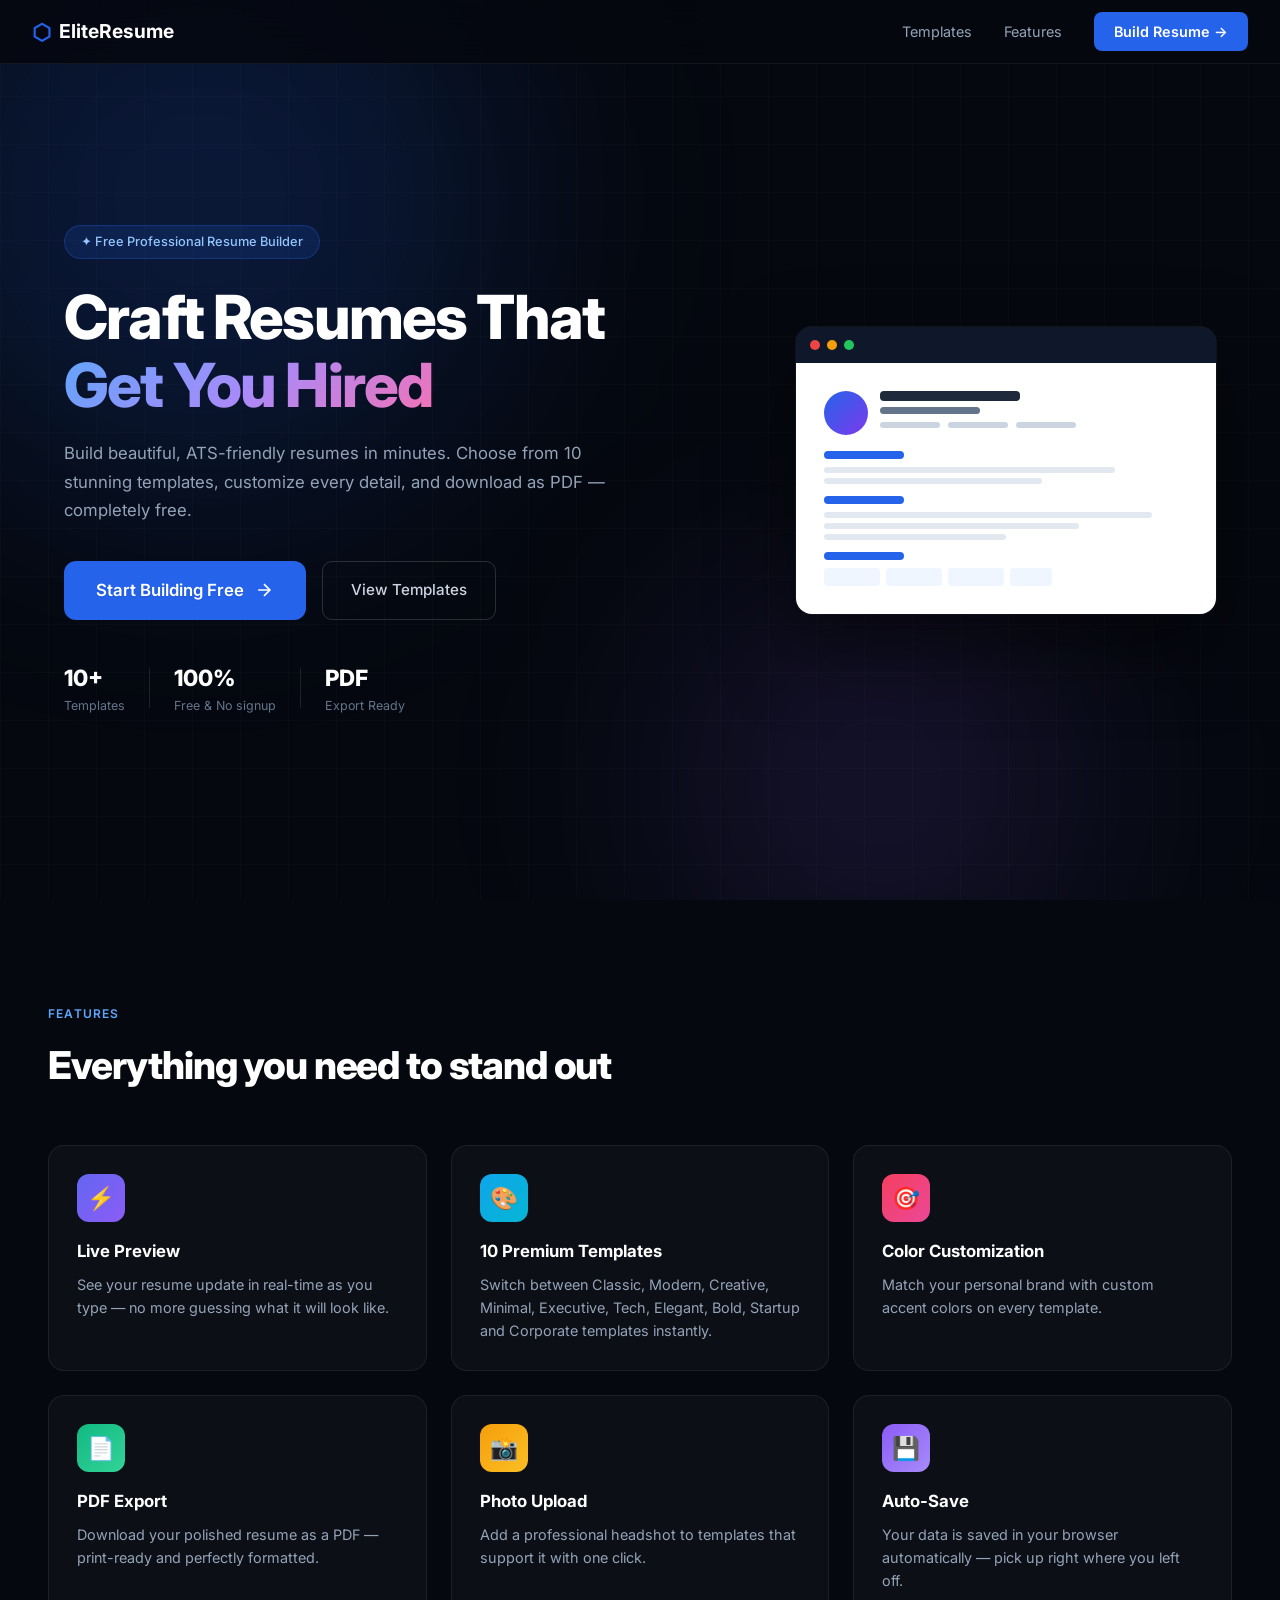
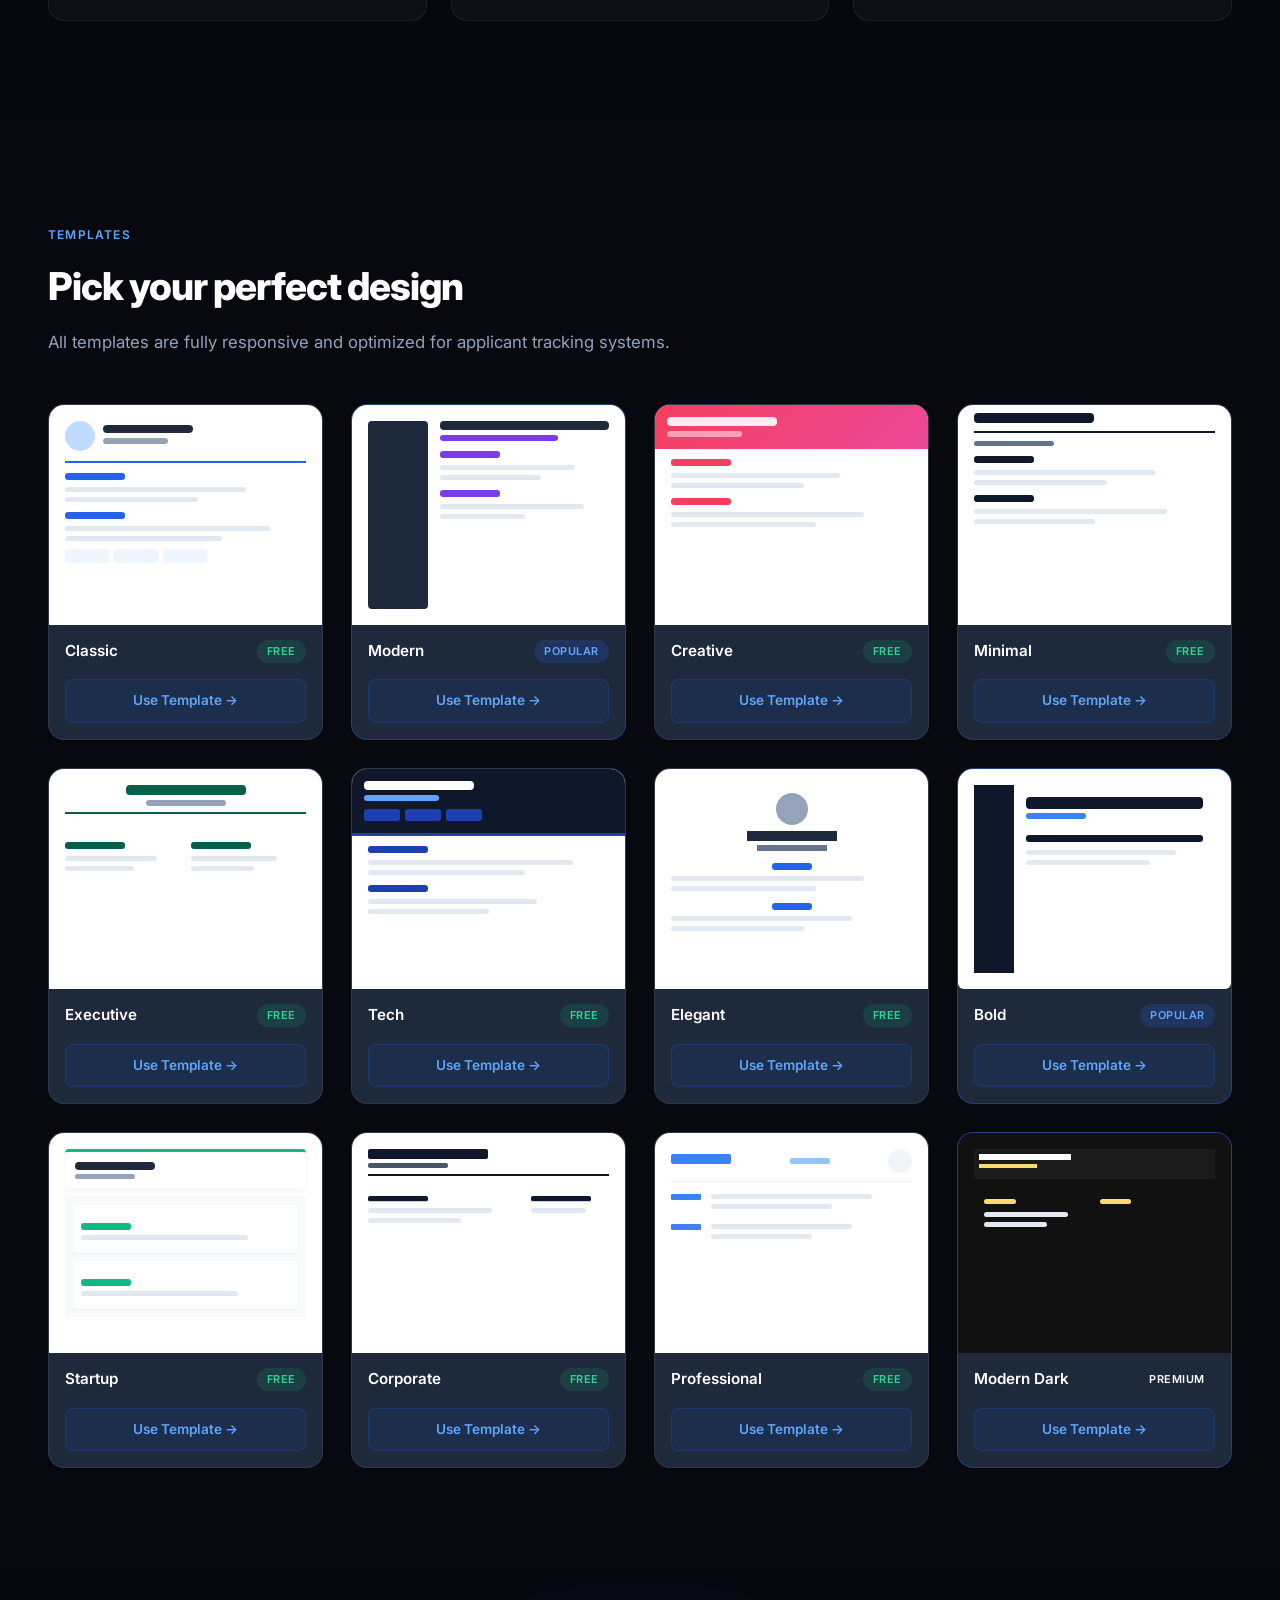
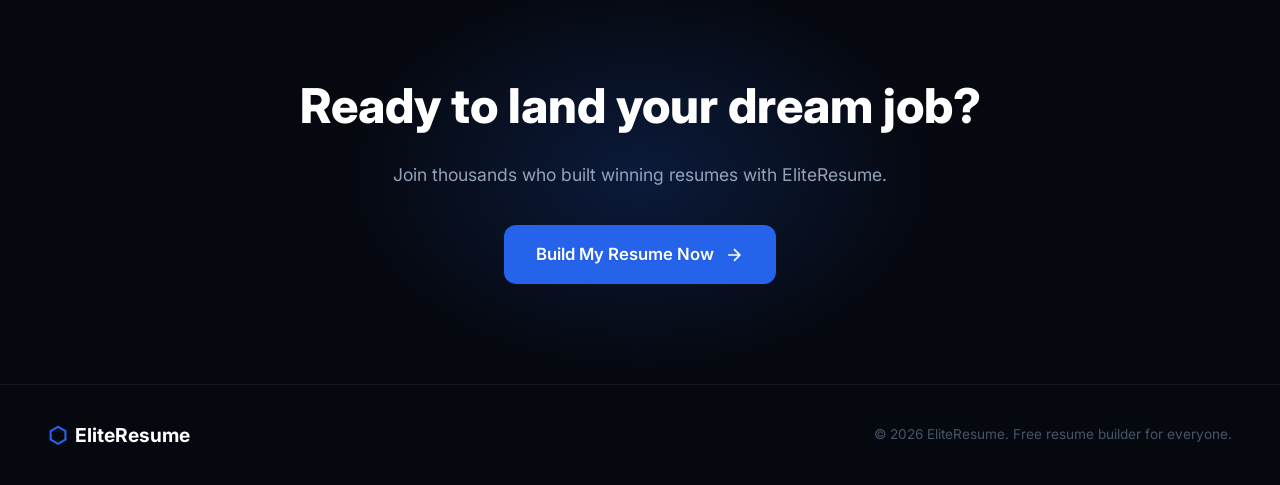
==== commit c3b04e83: "Add files via upload" ====
--- a/index.html
+++ b/index.html
@@ -4,9 +4,9 @@
 <head>
   <meta charset="UTF-8" />
   <meta name="viewport" content="width=device-width, initial-scale=1.0" />
-  <title>ResumeForge – Build Your Perfect Resume</title>
+  <title>EliteResume – Build Your Perfect Resume</title>
   <meta name="description"
-    content="Create stunning professional resumes in minutes with ResumeForge. Choose from 6 premium templates, edit in real-time, and download as PDF." />
+    content="Create stunning professional resumes in minutes with EliteResume. Choose from 10 premium templates, edit in real-time, and download as PDF." />
   <link rel="preconnect" href="https://fonts.googleapis.com" />
   <link rel="preconnect" href="https://fonts.gstatic.com" crossorigin />
   <link
@@ -22,7 +22,7 @@
     <div class="nav-inner">
       <a href="index.html" class="logo">
         <span class="logo-icon">⬡</span>
-        <span class="logo-text">ResumeForge</span>
+        <span class="logo-text">EliteResume</span>
       </a>
       <div class="nav-links">
         <a href="#templates">Templates</a>
@@ -386,7 +386,65 @@
           <a href="editor.html?template=corporate" class="btn-template">Use Template →</a>
         </div>
 
-      </div>
+        <div class="template-card" data-template="professional">
+          <div class="template-preview tp-professional">
+            <div class="tp-prof-header">
+              <div class="tp-prof-name"></div>
+              <div class="tp-prof-role"></div>
+              <div class="tp-prof-avatar"></div>
+            </div>
+            <div class="tp-prof-body">
+              <div class="tp-prof-row">
+                <div class="tp-prof-label"></div>
+                <div class="tp-prof-main">
+                  <div class="tp-line w80"></div>
+                  <div class="tp-line w60"></div>
+                </div>
+              </div>
+              <div class="tp-prof-row">
+                <div class="tp-prof-label"></div>
+                <div class="tp-prof-main">
+                  <div class="tp-line w70"></div>
+                  <div class="tp-line w50"></div>
+                </div>
+              </div>
+            </div>
+          </div>
+          <div class="template-info">
+            <span class="template-name">Professional</span>
+            <span class="template-badge free">Free</span>
+          </div>
+          <a href="editor.html?template=professional" class="btn-template">Use Template →</a>
+        </div>
+
+        <div class="template-card featured" data-template="modern-dark">
+          <div class="template-preview tp-modern-dark">
+            <div class="tp-md-header">
+              <div class="tp-md-name"></div>
+              <div class="tp-md-role"></div>
+            </div>
+            <div class="tp-md-body">
+              <div class="tp-md-left">
+                <div class="tp-sec-title tp-st-yellow"></div>
+                <div class="tp-line w80"></div>
+                <div class="tp-line w60"></div>
+              </div>
+              <div class="tp-md-right">
+                <div class="tp-sec-title tp-st-yellow"></div>
+                <div class="tp-md-skill-dots"></div>
+                <div class="tp-md-skill-dots"></div>
+              </div>
+            </div>
+          </div>
+          <div class="template-info">
+            <span class="template-name">Modern Dark</span>
+            <span class="template-badge premium">Premium</span>
+          </div>
+          <a href="editor.html?template=modern-dark" class="btn-template">Use Template →</a>
+        </div>
+
+      </div>
+
     </div>
   </section>
 
@@ -395,7 +453,7 @@
     <div class="cta-glow"></div>
     <div class="container cta-content">
       <h2>Ready to land your dream job?</h2>
-      <p>Join thousands who built winning resumes with ResumeForge.</p>
+      <p>Join thousands who built winning resumes with EliteResume.</p>
       <a href="editor.html" class="btn-primary btn-xl" id="cta-build-btn">
         <span>Build My Resume Now</span>
         <svg width="20" height="20" viewBox="0 0 24 24" fill="none" stroke="currentColor" stroke-width="2">
@@ -410,9 +468,9 @@
     <div class="container footer-inner">
       <a href="index.html" class="logo">
         <span class="logo-icon">⬡</span>
-        <span class="logo-text">ResumeForge</span>
+        <span class="logo-text">EliteResume</span>
       </a>
-      <p class="footer-copy">© 2026 ResumeForge. Free resume builder for everyone.</p>
+      <p class="footer-copy">© 2026 EliteResume. Free resume builder for everyone.</p>
     </div>
   </footer>
 
--- a/styles.css
+++ b/styles.css
@@ -405,6 +405,64 @@
   margin: 12px 0 8px;
 }
 
+/* Mockup Specifics for Professional Template */
+.tp-professional {
+  padding: 10px;
+  background: #fff;
+  display: flex;
+  flex-direction: column;
+}
+
+.tp-prof-header {
+  display: flex;
+  justify-content: space-between;
+  align-items: center;
+  margin-bottom: 12px;
+  border-bottom: 1px solid #f1f5f9;
+  padding-bottom: 8px;
+}
+
+.tp-prof-name {
+  height: 10px;
+  width: 60px;
+  background: #3b82f6;
+  border-radius: 2px;
+  margin-bottom: 4px;
+}
+
+.tp-prof-role {
+  height: 6px;
+  width: 40px;
+  background: #93c5fd;
+  border-radius: 2px;
+}
+
+.tp-prof-avatar {
+  width: 24px;
+  height: 24px;
+  background: #f1f5f9;
+  border-radius: 50%;
+}
+
+.tp-prof-row {
+  display: flex;
+  gap: 10px;
+  margin-bottom: 10px;
+}
+
+.tp-prof-label {
+  width: 30px;
+  height: 6px;
+  background: #3b82f6;
+  border-radius: 1px;
+  flex-shrink: 0;
+}
+
+.tp-prof-main {
+  flex: 1;
+}
+
+
 .mock-line {
   height: 6px;
   background: #e2e8f0;
@@ -1421,7 +1479,7 @@
 
 .resume-page {
   width: 794px;
-  min-height: 1123px;
+  min-height: 1122px;
   background: #fff;
   box-shadow: 0 8px 48px rgba(0, 0, 0, 0.4);
   position: relative;
@@ -1564,7 +1622,7 @@
 .tmpl-modern {
   font-family: 'Inter', sans-serif;
   display: flex;
-  min-height: 1123px;
+  min-height: 1122px;
 }
 
 .tmpl-modern .r-sidebar {
@@ -2330,28 +2388,32 @@
 }
 
 .tmpl-elegant .r-item {
-  margin-bottom: 18px;
+  margin-bottom: 24px;
+  text-align: center;
 }
 
 .tmpl-elegant .r-item-title {
   font-weight: 700;
   font-family: 'Inter', sans-serif;
-  font-size: 0.95rem;
+  font-size: 1.05rem;
   color: #0f172a;
-  margin-bottom: 2px;
+  margin-bottom: 4px;
 }
 
 .tmpl-elegant .r-item-sub {
-  font-size: 0.85rem;
+  font-size: 0.9rem;
   color: var(--resume-accent, #2563eb);
   font-style: italic;
-  margin-bottom: 6px;
+  margin-bottom: 12px;
   font-family: 'Playfair Display', serif;
 }
 
 .tmpl-elegant .r-item-desc {
-  font-size: 0.85rem;
+  font-size: 0.9rem;
   color: #475569;
+  text-align: center;
+  max-width: 90%;
+  margin: 0 auto;
 }
 
 .tmpl-elegant .r-summary {
@@ -2366,12 +2428,12 @@
 .tmpl-elegant .r-skills {
   display: flex;
   flex-wrap: wrap;
-  gap: 8px;
+  gap: 12px;
   justify-content: center;
 }
 
 .tmpl-elegant .r-skill {
-  font-size: 0.85rem;
+  font-size: 0.9rem;
   font-family: 'Inter', sans-serif;
   border-bottom: 1px solid var(--resume-accent-light, #bfdbfe);
   padding-bottom: 2px;
@@ -2381,7 +2443,7 @@
 .tmpl-bold {
   font-family: 'Inter', sans-serif;
   display: flex;
-  min-height: 1123px;
+  min-height: 1122px;
   color: #1e293b;
 }
 
@@ -2508,7 +2570,7 @@
   color: #1e293b;
   padding: 40px;
   background: #f8fafc;
-  min-height: 1123px;
+  min-height: 1122px;
 }
 
 .tmpl-startup .r-header {
@@ -3062,4 +3124,616 @@
   .nav-links a:not(.btn-nav-cta) {
     display: none;
   }
+}
+
+/* ---- PROFESSIONAL TEMPLATE (High Fidelity Replication) ---- */
+.tmpl-professional {
+  font-family: 'Inter', sans-serif;
+  color: #1e293b;
+  padding: 0;
+  background: #fff;
+  min-height: 1122px;
+}
+
+.tmpl-professional .prof-header {
+  background: #f1f5f9;
+  padding: 30px 50px;
+  display: flex;
+  justify-content: space-between;
+  align-items: center;
+  gap: 20px;
+}
+
+.tmpl-professional .prof-name {
+  font-size: 2.2rem;
+  font-weight: 900;
+  color: #3b82f6;
+  margin-bottom: 4px;
+  line-height: 1.1;
+}
+
+.tmpl-professional .prof-job-title {
+  font-size: 1.1rem;
+  font-weight: 500;
+  color: #334155;
+  margin-bottom: 12px;
+}
+
+.tmpl-professional .prof-contacts {
+  display: flex;
+  flex-wrap: wrap;
+  gap: 12px;
+  font-size: 0.8rem;
+  color: #475569;
+}
+
+.tmpl-professional .r-contact-item {
+  display: flex;
+  align-items: center;
+  gap: 6px;
+  font-weight: 500;
+}
+
+.tmpl-professional .r-prof-icon {
+  color: #3b82f6;
+  font-weight: 700;
+}
+
+.tmpl-professional .prof-img,
+.tmpl-professional .prof-ph {
+  width: 90px;
+  height: 90px;
+  border-radius: 50%;
+  object-fit: cover;
+  background: #e2e8f0;
+  display: flex;
+  align-items: center;
+  justify-content: center;
+  color: #94a3b8;
+  border: 3px solid #fff;
+  box-shadow: 0 4px 10px rgba(0, 0, 0, 0.08);
+}
+
+.tmpl-professional .prof-body {
+  padding: 40px 50px;
+}
+
+/* ---- PROFESSIONAL TEMPLATE (High Fidelity Replication) ---- */
+.tmpl-professional {
+  font-family: 'Inter', sans-serif;
+  color: #1e293b;
+  padding: 0;
+  background: #fff;
+  min-height: 1122px;
+}
+
+.tmpl-professional .prof-header {
+  background: #f1f5f9;
+  padding: 30px 50px;
+  display: flex;
+  justify-content: space-between;
+  align-items: center;
+  gap: 20px;
+}
+
+.tmpl-professional .prof-name {
+  font-size: 2.2rem;
+  font-weight: 900;
+  color: #3b82f6;
+  margin-bottom: 4px;
+  line-height: 1.1;
+}
+
+.tmpl-professional .prof-job-title {
+  font-size: 1.1rem;
+  font-weight: 500;
+  color: #334155;
+  margin-bottom: 12px;
+}
+
+.tmpl-professional .prof-contacts {
+  display: flex;
+  flex-wrap: wrap;
+  gap: 12px;
+  font-size: 0.8rem;
+  color: #475569;
+}
+
+.tmpl-professional .r-contact-item {
+  display: flex;
+  align-items: center;
+  gap: 6px;
+  font-weight: 500;
+}
+
+.tmpl-professional .r-prof-icon {
+  color: #3b82f6;
+  font-weight: 700;
+}
+
+.tmpl-professional .prof-img,
+/* Section Wrapper - Unified Grid */
+.tmpl-professional .prof-section {
+  display: grid;
+  grid-template-columns: 180px 40px 1fr;
+  margin-bottom: 35px;
+  position: relative;
+}
+
+/* Continuous Vertical Line */
+.tmpl-professional .prof-section:not(.prof-skills-section)::before {
+  content: "";
+  position: absolute;
+  left: 199.25px;
+  /* Perfect center: 180 (labels) + 20 (half of 40 bullet column) - stroke adjust */
+  top: 10px;
+  /* Start at the first marker height */
+  bottom: -35px;
+  /* Extend through the margin-bottom to connect to next section */
+  width: 1.5px;
+  background: #e2e8f0;
+  z-index: 1;
+}
+
+.tmpl-professional .prof-section-label {
+  grid-column: 1;
+  font-weight: 900;
+  /* Extra bold per reference */
+  color: #3b82f6;
+  font-size: 1.1rem;
+  margin-bottom: 20px;
+}
+
+.tmpl-professional .prof-item-row {
+  display: contents;
+  /* Direct children participate in section grid */
+}
+
+.tmpl-professional .prof-date-side {
+  grid-column: 1;
+  font-size: 0.85rem;
+  font-weight: 700;
+  color: #475569;
+  padding-top: 4px;
+  /* Sync with marker/title */
+  text-align: left;
+}
+
+.tmpl-professional .prof-bullet-side {
+  grid-column: 2;
+  text-align: center;
+  padding-top: 4px;
+  position: relative;
+  z-index: 2;
+}
+
+.tmpl-professional .prof-sq {
+  color: #3b82f6;
+  font-size: 0.75rem;
+  display: inline-block;
+  transform: translateY(1.5px);
+  position: relative;
+  z-index: 3;
+  background: #fff;
+  /* Mask the line */
+  padding: 2px 0;
+  /* Padding for masking overlap */
+  width: 12px;
+  /* Fixed width for consistent masking */
+  text-align: center;
+}
+
+.tmpl-professional .prof-content-side {
+  grid-column: 3;
+  margin-bottom: 25px;
+}
+
+.tmpl-professional .prof-item-title {
+  font-weight: 800;
+  font-size: 0.95rem;
+  color: #000;
+  /* Solid black per reference */
+  margin-bottom: 2px;
+}
+
+.tmpl-professional .prof-item-sub {
+  font-weight: 700;
+  font-size: 0.9rem;
+  color: #3b82f6;
+  /* Blue institution/company names */
+  margin-bottom: 4px;
+}
+
+.tmpl-professional .prof-item-desc {
+  font-size: 0.85rem;
+  color: #334155;
+  line-height: 1.5;
+}
+
+.tmpl-professional .prof-item-desc-plain {
+  font-size: 0.9rem;
+  color: #334155;
+  font-weight: 500;
+  line-height: 1.4;
+}
+
+.tmpl-professional .prof-skills-full {
+  grid-column: 3;
+}
+
+/* Skills */
+.tmpl-professional .prof-skills-grid {
+  display: grid;
+  grid-template-columns: repeat(2, 1fr);
+  gap: 12px 40px;
+  max-width: 550px;
+}
+
+.tmpl-professional .prof-skill-item {
+  font-weight: 800;
+  font-size: 0.95rem;
+  color: #1e293b;
+}
+
+@media print {
+  .tmpl-professional {
+    background: #fff;
+  }
+
+  .tmpl-professional .prof-header {
+    background: #f1f5f9 !important;
+    print-color-adjust: exact;
+    -webkit-print-color-adjust: exact;
+  }
+}
+
+/* ===================== DRAG & DROP ===================== */
+.entry-card {
+  position: relative;
+  transition: transform 0.2s, box-shadow 0.2s, opacity 0.2s;
+}
+
+.entry-card.dragging {
+  opacity: 0.4;
+  transform: scale(0.98);
+  box-shadow: var(--shadow-lg);
+  z-index: 100;
+}
+
+.entry-card.drag-over {
+  border-top: 3px solid var(--accent);
+}
+
+.entry-drag-handle {
+  cursor: grab;
+  color: var(--mid);
+  display: flex;
+  align-items: center;
+  justify-content: center;
+  padding: 4px;
+  margin-right: 8px;
+  border-radius: 4px;
+  transition: background 0.2s, color 0.2s;
+}
+
+.entry-drag-handle:hover {
+  background: var(--light);
+  color: var(--accent);
+}
+
+.entry-drag-handle:active {
+  cursor: grabbing;
+}
+
+.entry-header {
+  display: flex;
+  align-items: center;
+}
+
+/* ===================== DATE SELECTS ===================== */
+.date-select-row {
+  display: grid;
+  grid-template-columns: 1fr 1fr;
+  gap: 12px;
+  margin-top: 6px;
+}
+
+.date-select-row select {
+  width: 100%;
+  padding: 10px 12px;
+  border-radius: 8px;
+  border: 1px solid var(--border);
+  background: var(--lighter);
+  color: var(--dark);
+  font-size: 0.9rem;
+  transition: all 0.2s;
+  cursor: pointer;
+  appearance: none;
+  background-image: url("data:image/svg+xml,%3Csvg width='10' height='6' viewBox='0 0 10 6' fill='none' xmlns='http://www.w3.org/2000/svg'%3E%3Cpath d='M1 1L5 5L9 1' stroke='%2364748B' stroke-width='1.5' stroke-linecap='round' stroke-linejoin='round'/%3E%3C/svg%3E");
+  background-repeat: no-repeat;
+  background-position: right 12px center;
+}
+
+.date-select-row select:hover {
+  border-color: var(--mid);
+  background-color: var(--white);
+}
+
+.date-select-row select:focus {
+  outline: none;
+  border-color: var(--accent);
+  background-color: var(--white);
+  box-shadow: 0 0 0 3px rgba(37, 99, 235, 0.1);
+}
+
+
+/* ===================== SECTION DRAG & DROP ===================== */
+.form-section {
+  position: relative;
+  transition: transform 0.2s, box-shadow 0.2s;
+}
+
+.section-dragging {
+  opacity: 0.5;
+  transform: scale(0.98);
+  box-shadow: 0 8px 16px rgba(0, 0, 0, 0.2);
+}
+
+.section-drag-over {
+  border-top: 4px solid var(--accent);
+}
+
+.section-header[draggable="true"] {
+  cursor: grab;
+}
+
+.section-header[draggable="true"]:active {
+  cursor: grabbing;
+}
+
+/* ---- MODERN DARK TEMPLATE ---- */
+.tmpl-modern-dark {
+  background: #111111;
+  color: #eeeeee;
+  font-family: 'Inter', sans-serif;
+  min-height: 1122px;
+  padding: 0;
+}
+
+.tmpl-modern-dark .md-header {
+  background: linear-gradient(135deg, #1a1a1a 0%, #111111 100%);
+  padding: 60px 50px;
+  position: relative;
+  overflow: hidden;
+}
+
+/* Diagonal stripe pattern for header */
+.tmpl-modern-dark .md-header::before {
+  content: "";
+  position: absolute;
+  top: 0;
+  left: 0;
+  right: 0;
+  bottom: 0;
+  background-image: repeating-linear-gradient(45deg, rgba(255, 255, 255, 0.03) 0, rgba(255, 255, 255, 0.03) 1px, transparent 0, transparent 50%);
+  background-size: 10px 10px;
+  pointer-events: none;
+}
+
+.tmpl-modern-dark .md-name {
+  font-size: 3rem;
+  font-weight: 800;
+  color: #fff;
+  margin-bottom: 8px;
+  letter-spacing: -1px;
+}
+
+.tmpl-modern-dark .md-role {
+  font-size: 1.25rem;
+  color: #ffdb70;
+  /* Yellow accent */
+  font-weight: 600;
+  margin-bottom: 20px;
+  text-transform: uppercase;
+  letter-spacing: 1px;
+}
+
+.tmpl-modern-dark .md-contacts {
+  display: flex;
+  gap: 25px;
+  font-size: 0.9rem;
+  color: #aaa;
+}
+
+.tmpl-modern-dark .md-contacts span {
+  display: flex;
+  align-items: center;
+  gap: 8px;
+}
+
+.tmpl-modern-dark .md-icon {
+  color: #ffdb70;
+}
+
+.tmpl-modern-dark .md-body {
+  display: grid;
+  grid-template-columns: 1fr 340px;
+  gap: 60px;
+  padding: 50px;
+}
+
+.tmpl-modern-dark .md-sec-title {
+  font-size: 1.4rem;
+  font-weight: 800;
+  color: #fff;
+  margin-bottom: 20px;
+  padding-bottom: 10px;
+  border-bottom: 1px solid #333;
+  text-transform: uppercase;
+  letter-spacing: 1px;
+}
+
+.tmpl-modern-dark .md-item {
+  margin-bottom: 30px;
+}
+
+.tmpl-modern-dark .md-item-header {
+  display: flex;
+  justify-content: space-between;
+  align-items: flex-start;
+  margin-bottom: 4px;
+}
+
+.tmpl-modern-dark .md-item-title {
+  font-size: 1.1rem;
+  font-weight: 700;
+  color: #fff;
+}
+
+.tmpl-modern-dark .md-item-date {
+  font-size: 0.85rem;
+  color: #888;
+  font-weight: 500;
+}
+
+.tmpl-modern-dark .md-item-sub {
+  color: #ffdb70;
+  font-weight: 600;
+  font-size: 0.95rem;
+  margin-bottom: 2px;
+}
+
+.tmpl-modern-dark .md-item-loc {
+  font-size: 0.85rem;
+  color: #666;
+  margin-bottom: 10px;
+}
+
+.tmpl-modern-dark .md-item-desc {
+  color: #bbb;
+  font-size: 0.9rem;
+  line-height: 1.6;
+  padding-left: 18px;
+}
+
+.tmpl-modern-dark .md-item-desc li {
+  margin-bottom: 6px;
+  position: relative;
+  list-style: none;
+}
+
+.tmpl-modern-dark .md-item-desc li::before {
+  content: "•";
+  color: #ffdb70;
+  position: absolute;
+  left: -18px;
+}
+
+.tmpl-modern-dark .md-summary-text {
+  color: #bbb;
+  font-size: 0.95rem;
+  line-height: 1.7;
+}
+
+.tmpl-modern-dark .md-skill-row {
+  display: flex;
+  align-items: center;
+  justify-content: space-between;
+  margin-bottom: 15px;
+}
+
+.tmpl-modern-dark .md-skill-name {
+  flex: 1;
+  font-weight: 600;
+  color: #fff;
+}
+
+.tmpl-modern-dark .md-skill-dots {
+  display: flex;
+  gap: 6px;
+  margin: 0 15px;
+}
+
+.tmpl-modern-dark .md-dot {
+  width: 10px;
+  height: 10px;
+  border-radius: 50%;
+  background: #333;
+}
+
+.tmpl-modern-dark .md-dot.active {
+  background: #ffdb70;
+}
+
+.tmpl-modern-dark .md-skill-level {
+  font-size: 0.75rem;
+  color: #666;
+  width: 50px;
+  text-align: right;
+}
+
+.tmpl-modern-dark .md-cert-item {
+  margin-bottom: 12px;
+  font-weight: 600;
+  color: #bbb;
+}
+
+.tmpl-modern-dark .md-lang-row {
+  display: flex;
+  justify-content: space-between;
+  margin-bottom: 10px;
+  color: #bbb;
+}
+
+.tmpl-modern-dark .md-lang-level {
+  color: #666;
+  font-size: 0.85rem;
+}
+
+/* Preview Thumbnails */
+.tp-modern-dark {
+  background: #111;
+  position: relative;
+}
+
+.tp-md-header {
+  height: 30px;
+  background: #1a1a1a;
+  padding: 5px;
+}
+
+.tp-md-name {
+  width: 40%;
+  height: 6px;
+  background: #fff;
+  margin-bottom: 4px;
+}
+
+.tp-md-role {
+  width: 25%;
+  height: 4px;
+  background: #ffdb70;
+}
+
+.tp-md-body {
+  display: grid;
+  grid-template-columns: 1fr 1fr;
+  gap: 10px;
+  padding: 10px;
+}
+
+.tp-st-yellow {
+  height: 5px;
+  background: #ffdb70;
+  width: 30%;
+  margin-bottom: 8px;
+}
+
+@media print {
+  .tmpl-modern-dark {
+    background: #111 !important;
+    color: #eee !important;
+    print-color-adjust: exact;
+    -webkit-print-color-adjust: exact;
+  }
 }
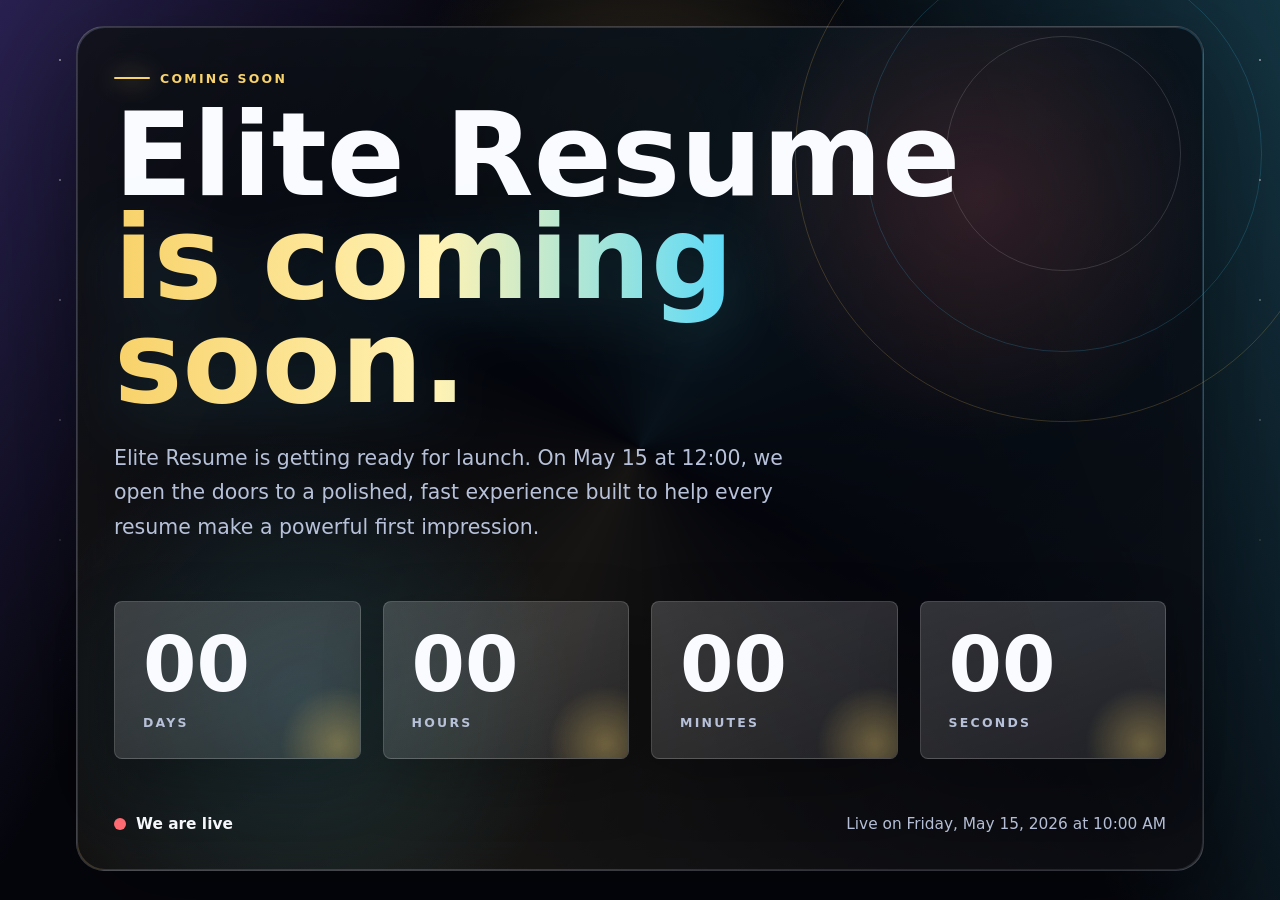
==== commit b6799798: "Add files via upload" ====
--- a/index.html
+++ b/index.html
@@ -1,480 +1,420 @@
-<!DOCTYPE html>
-<html lang="en">
-
-<head>
-  <meta charset="UTF-8" />
-  <meta name="viewport" content="width=device-width, initial-scale=1.0" />
-  <title>EliteResume – Build Your Perfect Resume</title>
-  <meta name="description"
-    content="Create stunning professional resumes in minutes with EliteResume. Choose from 10 premium templates, edit in real-time, and download as PDF." />
-  <link rel="preconnect" href="https://fonts.googleapis.com" />
-  <link rel="preconnect" href="https://fonts.gstatic.com" crossorigin />
-  <link
-    href="https://fonts.googleapis.com/css2?family=Inter:wght@300;400;500;600;700;800;900&family=Playfair+Display:wght@700;800&display=swap"
-    rel="stylesheet" />
-  <link rel="stylesheet" href="styles.css" />
-</head>
-
-<body class="landing-page">
-
-  <!-- Navbar -->
-  <nav class="navbar">
-    <div class="nav-inner">
-      <a href="index.html" class="logo">
-        <span class="logo-icon">⬡</span>
-        <span class="logo-text">EliteResume</span>
-      </a>
-      <div class="nav-links">
-        <a href="#templates">Templates</a>
-        <a href="#features">Features</a>
-        <a href="editor.html" class="btn-nav-cta">Build Resume →</a>
-      </div>
-    </div>
-  </nav>
-
-  <!-- Hero -->
-  <section class="hero">
-    <div class="hero-bg-grid"></div>
-    <div class="hero-glow hero-glow-1"></div>
-    <div class="hero-glow hero-glow-2"></div>
-    <div class="hero-content">
-      <div class="hero-badge">✦ Free Professional Resume Builder</div>
-      <h1 class="hero-title">Craft Resumes That <br /><span class="gradient-text">Get You Hired</span></h1>
-      <p class="hero-subtitle">Build beautiful, ATS-friendly resumes in minutes. Choose from 10 stunning templates,
-        customize every detail, and download as PDF — completely free.</p>
-      <div class="hero-actions">
-        <a href="editor.html" class="btn-primary btn-xl" id="hero-start-btn">
-          <span>Start Building Free</span>
-          <svg width="20" height="20" viewBox="0 0 24 24" fill="none" stroke="currentColor" stroke-width="2">
-            <path d="M5 12h14M12 5l7 7-7 7" />
-          </svg>
-        </a>
-        <a href="#templates" class="btn-ghost btn-xl">View Templates</a>
-      </div>
-      <div class="hero-stats">
-        <div class="stat"><strong>10+</strong><span>Templates</span></div>
-        <div class="stat-divider"></div>
-        <div class="stat"><strong>100%</strong><span>Free & No signup</span></div>
-        <div class="stat-divider"></div>
-        <div class="stat"><strong>PDF</strong><span>Export Ready</span></div>
-      </div>
-    </div>
-    <!-- Hero Preview Mockup -->
-    <div class="hero-mockup">
-      <div class="mockup-browser">
-        <div class="mockup-bar">
-          <span class="dot r"></span><span class="dot y"></span><span class="dot g"></span>
-        </div>
-        <div class="mockup-content">
-          <div class="mock-resume classic-mock">
-            <div class="mock-header">
-              <div class="mock-avatar"></div>
-              <div>
-                <div class="mock-name-bar"></div>
-                <div class="mock-title-bar"></div>
-                <div class="mock-contact-row">
-                  <div class="mock-contact-item"></div>
-                  <div class="mock-contact-item"></div>
-                  <div class="mock-contact-item"></div>
-                </div>
-              </div>
-            </div>
-            <div class="mock-section-title"></div>
-            <div class="mock-line w80"></div>
-            <div class="mock-line w60"></div>
-            <div class="mock-section-title"></div>
-            <div class="mock-line w90"></div>
-            <div class="mock-line w70"></div>
-            <div class="mock-line w50"></div>
-            <div class="mock-section-title"></div>
-            <div class="mock-skills">
-              <div class="mock-skill-tag"></div>
-              <div class="mock-skill-tag"></div>
-              <div class="mock-skill-tag"></div>
-              <div class="mock-skill-tag w-sm"></div>
-            </div>
-          </div>
-        </div>
-      </div>
-    </div>
-  </section>
-
-  <!-- Features -->
-  <section class="features-section" id="features">
-    <div class="container">
-      <div class="section-label">Features</div>
-      <h2 class="section-title">Everything you need to stand out</h2>
-      <div class="features-grid">
-        <div class="feature-card">
-          <div class="feature-icon" style="background:linear-gradient(135deg,#6366f1,#8b5cf6)">⚡</div>
-          <h3>Live Preview</h3>
-          <p>See your resume update in real-time as you type — no more guessing what it will look like.</p>
-        </div>
-        <div class="feature-card">
-          <div class="feature-icon" style="background:linear-gradient(135deg,#0ea5e9,#06b6d4)">🎨</div>
-          <h3>10 Premium Templates</h3>
-          <p>Switch between Classic, Modern, Creative, Minimal, Executive, Tech, Elegant, Bold, Startup and Corporate
-            templates instantly.</p>
-        </div>
-        <div class="feature-card">
-          <div class="feature-icon" style="background:linear-gradient(135deg,#f43f5e,#ec4899)">🎯</div>
-          <h3>Color Customization</h3>
-          <p>Match your personal brand with custom accent colors on every template.</p>
-        </div>
-        <div class="feature-card">
-          <div class="feature-icon" style="background:linear-gradient(135deg,#10b981,#34d399)">📄</div>
-          <h3>PDF Export</h3>
-          <p>Download your polished resume as a PDF — print-ready and perfectly formatted.</p>
-        </div>
-        <div class="feature-card">
-          <div class="feature-icon" style="background:linear-gradient(135deg,#f59e0b,#fbbf24)">📸</div>
-          <h3>Photo Upload</h3>
-          <p>Add a professional headshot to templates that support it with one click.</p>
-        </div>
-        <div class="feature-card">
-          <div class="feature-icon" style="background:linear-gradient(135deg,#8b5cf6,#a78bfa)">💾</div>
-          <h3>Auto-Save</h3>
-          <p>Your data is saved in your browser automatically — pick up right where you left off.</p>
-        </div>
-      </div>
-    </div>
-  </section>
-
-  <!-- Templates Gallery -->
-  <section class="templates-section" id="templates">
-    <div class="container">
-      <div class="section-label">Templates</div>
-      <h2 class="section-title">Pick your perfect design</h2>
-      <p class="section-subtitle">All templates are fully responsive and optimized for applicant tracking systems.</p>
-      <div class="templates-grid">
-
-        <div class="template-card" data-template="classic">
-          <div class="template-preview tp-classic">
-            <div class="tp-header tp-h-classic">
-              <div class="tp-avatar"></div>
-              <div class="tp-info">
-                <div class="tp-name"></div>
-                <div class="tp-role"></div>
-              </div>
-            </div>
-            <div class="tp-body">
-              <div class="tp-sec-title tp-st-blue"></div>
-              <div class="tp-line w75"></div>
-              <div class="tp-line w55"></div>
-              <div class="tp-sec-title tp-st-blue"></div>
-              <div class="tp-line w85"></div>
-              <div class="tp-line w65"></div>
-              <div class="tp-tags">
-                <div class="tp-tag"></div>
-                <div class="tp-tag"></div>
-                <div class="tp-tag"></div>
-              </div>
-            </div>
-          </div>
-          <div class="template-info">
-            <span class="template-name">Classic</span>
-            <span class="template-badge free">Free</span>
-          </div>
-          <a href="editor.html?template=classic" class="btn-template">Use Template →</a>
-        </div>
-
-        <div class="template-card featured" data-template="modern">
-          <div class="template-preview tp-modern">
-            <div class="tp-sidebar"></div>
-            <div class="tp-main-col">
-              <div class="tp-name-mod"></div>
-              <div class="tp-role-mod"></div>
-              <div class="tp-sec-title tp-st-accent"></div>
-              <div class="tp-line w80"></div>
-              <div class="tp-line w60"></div>
-              <div class="tp-sec-title tp-st-accent"></div>
-              <div class="tp-line w85"></div>
-              <div class="tp-line w50"></div>
-            </div>
-          </div>
-          <div class="template-info">
-            <span class="template-name">Modern</span>
-            <span class="template-badge popular">Popular</span>
-          </div>
-          <a href="editor.html?template=modern" class="btn-template">Use Template →</a>
-        </div>
-
-        <div class="template-card" data-template="creative">
-          <div class="template-preview tp-creative">
-            <div class="tp-creative-header">
-              <div class="tp-name-cr"></div>
-              <div class="tp-role-cr"></div>
-            </div>
-            <div class="tp-body">
-              <div class="tp-sec-title tp-st-cr"></div>
-              <div class="tp-line w70"></div>
-              <div class="tp-line w55"></div>
-              <div class="tp-sec-title tp-st-cr"></div>
-              <div class="tp-line w80"></div>
-              <div class="tp-line w60"></div>
-            </div>
-          </div>
-          <div class="template-info">
-            <span class="template-name">Creative</span>
-            <span class="template-badge free">Free</span>
-          </div>
-          <a href="editor.html?template=creative" class="btn-template">Use Template →</a>
-        </div>
-
-        <div class="template-card" data-template="minimal">
-          <div class="template-preview tp-minimal">
-            <div class="tp-name-min"></div>
-            <div class="tp-divider-min"></div>
-            <div class="tp-role-min"></div>
-            <div class="tp-sec-title tp-st-min"></div>
-            <div class="tp-line w75"></div>
-            <div class="tp-line w55"></div>
-            <div class="tp-sec-title tp-st-min"></div>
-            <div class="tp-line w80"></div>
-            <div class="tp-line w50"></div>
-          </div>
-          <div class="template-info">
-            <span class="template-name">Minimal</span>
-            <span class="template-badge free">Free</span>
-          </div>
-          <a href="editor.html?template=minimal" class="btn-template">Use Template →</a>
-        </div>
-
-        <div class="template-card" data-template="executive">
-          <div class="template-preview tp-executive">
-            <div class="tp-exec-top">
-              <div class="tp-name-exec"></div>
-              <div class="tp-role-exec"></div>
-              <div class="tp-exec-line"></div>
-            </div>
-            <div class="tp-two-col">
-              <div class="tp-left-col">
-                <div class="tp-sec-title tp-st-exec"></div>
-                <div class="tp-line w80"></div>
-                <div class="tp-line w60"></div>
-              </div>
-              <div class="tp-right-col">
-                <div class="tp-sec-title tp-st-exec"></div>
-                <div class="tp-line w75"></div>
-                <div class="tp-line w55"></div>
-              </div>
-            </div>
-          </div>
-          <div class="template-info">
-            <span class="template-name">Executive</span>
-            <span class="template-badge free">Free</span>
-          </div>
-          <a href="editor.html?template=executive" class="btn-template">Use Template →</a>
-        </div>
-
-        <div class="template-card" data-template="tech">
-          <div class="template-preview tp-tech">
-            <div class="tp-tech-header">
-              <div class="tp-tech-name"></div>
-              <div class="tp-tech-role"></div>
-              <div class="tp-tech-tags">
-                <div class="tp-tech-tag"></div>
-                <div class="tp-tech-tag"></div>
-                <div class="tp-tech-tag"></div>
-              </div>
-            </div>
-            <div class="tp-body tp-tech-body">
-              <div class="tp-sec-title tp-st-tech"></div>
-              <div class="tp-line w85"></div>
-              <div class="tp-line w65"></div>
-              <div class="tp-sec-title tp-st-tech"></div>
-              <div class="tp-line w70"></div>
-              <div class="tp-line w50"></div>
-            </div>
-          </div>
-          <div class="template-info">
-            <span class="template-name">Tech</span>
-            <span class="template-badge free">Free</span>
-          </div>
-          <a href="editor.html?template=tech" class="btn-template">Use Template →</a>
-        </div>
-
-        <div class="template-card" data-template="elegant">
-          <div class="template-preview tp-elegant">
-            <div class="tp-elegant-header">
-              <div class="tp-elegant-avatar"></div>
-              <div>
-                <div class="tp-elegant-name"></div>
-                <div class="tp-elegant-role"></div>
-              </div>
-            </div>
-            <div class="tp-body">
-              <div class="tp-sec-title tp-st-el"></div>
-              <div class="tp-line w80"></div>
-              <div class="tp-line w60"></div>
-              <div class="tp-sec-title tp-st-el"></div>
-              <div class="tp-line w75"></div>
-              <div class="tp-line w55"></div>
-            </div>
-          </div>
-          <div class="template-info">
-            <span class="template-name">Elegant</span>
-            <span class="template-badge free">Free</span>
-          </div>
-          <a href="editor.html?template=elegant" class="btn-template">Use Template →</a>
-        </div>
-
-        <div class="template-card featured" data-template="bold">
-          <div class="template-preview tp-bold">
-            <div class="tp-bold-sidebar"></div>
-            <div class="tp-bold-main">
-              <div class="tp-bold-name"></div>
-              <div class="tp-bold-role"></div>
-              <div class="tp-sec-title tp-st-bold"></div>
-              <div class="tp-line w85"></div>
-              <div class="tp-line w70"></div>
-            </div>
-          </div>
-          <div class="template-info">
-            <span class="template-name">Bold</span>
-            <span class="template-badge popular">Popular</span>
-          </div>
-          <a href="editor.html?template=bold" class="btn-template">Use Template →</a>
-        </div>
-
-        <div class="template-card" data-template="startup">
-          <div class="template-preview tp-startup">
-            <div class="tp-startup-header">
-              <div class="tp-startup-name"></div>
-              <div class="tp-startup-role"></div>
-            </div>
-            <div class="tp-body tp-startup-body">
-              <div class="tp-startup-box">
-                <div class="tp-sec-title tp-st-start"></div>
-                <div class="tp-line w80"></div>
-              </div>
-              <div class="tp-startup-box">
-                <div class="tp-sec-title tp-st-start"></div>
-                <div class="tp-line w75"></div>
-              </div>
-            </div>
-          </div>
-          <div class="template-info">
-            <span class="template-name">Startup</span>
-            <span class="template-badge free">Free</span>
-          </div>
-          <a href="editor.html?template=startup" class="btn-template">Use Template →</a>
-        </div>
-
-        <div class="template-card" data-template="corporate">
-          <div class="template-preview tp-corporate">
-            <div class="tp-corp-header">
-              <div class="tp-corp-name"></div>
-              <div class="tp-corp-role"></div>
-            </div>
-            <div class="tp-corp-two-col">
-              <div class="tp-corp-left">
-                <div class="tp-sec-title tp-st-corp"></div>
-                <div class="tp-line w80"></div>
-                <div class="tp-line w60"></div>
-              </div>
-              <div class="tp-corp-right">
-                <div class="tp-sec-title tp-st-corp"></div>
-                <div class="tp-line w70"></div>
-              </div>
-            </div>
-          </div>
-          <div class="template-info">
-            <span class="template-name">Corporate</span>
-            <span class="template-badge free">Free</span>
-          </div>
-          <a href="editor.html?template=corporate" class="btn-template">Use Template →</a>
-        </div>
-
-        <div class="template-card" data-template="professional">
-          <div class="template-preview tp-professional">
-            <div class="tp-prof-header">
-              <div class="tp-prof-name"></div>
-              <div class="tp-prof-role"></div>
-              <div class="tp-prof-avatar"></div>
-            </div>
-            <div class="tp-prof-body">
-              <div class="tp-prof-row">
-                <div class="tp-prof-label"></div>
-                <div class="tp-prof-main">
-                  <div class="tp-line w80"></div>
-                  <div class="tp-line w60"></div>
-                </div>
-              </div>
-              <div class="tp-prof-row">
-                <div class="tp-prof-label"></div>
-                <div class="tp-prof-main">
-                  <div class="tp-line w70"></div>
-                  <div class="tp-line w50"></div>
-                </div>
-              </div>
-            </div>
-          </div>
-          <div class="template-info">
-            <span class="template-name">Professional</span>
-            <span class="template-badge free">Free</span>
-          </div>
-          <a href="editor.html?template=professional" class="btn-template">Use Template →</a>
-        </div>
-
-        <div class="template-card featured" data-template="modern-dark">
-          <div class="template-preview tp-modern-dark">
-            <div class="tp-md-header">
-              <div class="tp-md-name"></div>
-              <div class="tp-md-role"></div>
-            </div>
-            <div class="tp-md-body">
-              <div class="tp-md-left">
-                <div class="tp-sec-title tp-st-yellow"></div>
-                <div class="tp-line w80"></div>
-                <div class="tp-line w60"></div>
-              </div>
-              <div class="tp-md-right">
-                <div class="tp-sec-title tp-st-yellow"></div>
-                <div class="tp-md-skill-dots"></div>
-                <div class="tp-md-skill-dots"></div>
-              </div>
-            </div>
-          </div>
-          <div class="template-info">
-            <span class="template-name">Modern Dark</span>
-            <span class="template-badge premium">Premium</span>
-          </div>
-          <a href="editor.html?template=modern-dark" class="btn-template">Use Template →</a>
-        </div>
-
-      </div>
-
-    </div>
-  </section>
-
-  <!-- CTA -->
-  <section class="cta-section">
-    <div class="cta-glow"></div>
-    <div class="container cta-content">
-      <h2>Ready to land your dream job?</h2>
-      <p>Join thousands who built winning resumes with EliteResume.</p>
-      <a href="editor.html" class="btn-primary btn-xl" id="cta-build-btn">
-        <span>Build My Resume Now</span>
-        <svg width="20" height="20" viewBox="0 0 24 24" fill="none" stroke="currentColor" stroke-width="2">
-          <path d="M5 12h14M12 5l7 7-7 7" />
-        </svg>
-      </a>
-    </div>
-  </section>
-
-  <!-- Footer -->
-  <footer class="footer">
-    <div class="container footer-inner">
-      <a href="index.html" class="logo">
-        <span class="logo-icon">⬡</span>
-        <span class="logo-text">EliteResume</span>
-      </a>
-      <p class="footer-copy">© 2026 EliteResume. Free resume builder for everyone.</p>
-    </div>
-  </footer>
-
-  <script src="app.js"></script>
-</body>
-
-</html>+<!DOCTYPE html>
+<html lang="en">
+<head>
+  <meta charset="UTF-8" />
+  <meta name="viewport" content="width=device-width, initial-scale=1.0" />
+  <title>Elite Resume Is Coming Soon</title>
+  <style>
+    :root {
+      color-scheme: dark;
+      --bg: #05060c;
+      --ink: #f9fbff;
+      --muted: #b7c1d9;
+      --gold: #f8d26a;
+      --coral: #ff6b72;
+      --cyan: #49d7ff;
+      --violet: #8567ff;
+      --panel: rgba(255, 255, 255, 0.08);
+      --line: rgba(255, 255, 255, 0.18);
+      --shadow: rgba(0, 0, 0, 0.38);
+      font-family: Inter, ui-sans-serif, system-ui, -apple-system, BlinkMacSystemFont, "Segoe UI", sans-serif;
+    }
+
+    * {
+      box-sizing: border-box;
+    }
+
+    html,
+    body {
+      min-height: 100%;
+      margin: 0;
+    }
+
+    body {
+      display: grid;
+      place-items: center;
+      overflow-x: hidden;
+      background:
+        linear-gradient(120deg, rgba(133, 103, 255, 0.28), transparent 28%),
+        linear-gradient(250deg, rgba(73, 215, 255, 0.22), transparent 31%),
+        radial-gradient(circle at 50% 15%, rgba(248, 210, 106, 0.2), transparent 24%),
+        var(--bg);
+      color: var(--ink);
+    }
+
+    body::before {
+      position: fixed;
+      inset: 0;
+      content: "";
+      pointer-events: none;
+      background-image:
+        radial-gradient(circle, rgba(255, 255, 255, 0.85) 0 1px, transparent 1.5px),
+        radial-gradient(circle, rgba(73, 215, 255, 0.5) 0 1px, transparent 1.5px);
+      background-position: 0 0, 35px 62px;
+      background-size: 120px 120px, 170px 170px;
+      mask-image: linear-gradient(to bottom, #000, transparent 78%);
+      opacity: 0.55;
+      animation: drift 18s linear infinite;
+    }
+
+    main {
+      position: relative;
+      width: min(1180px, calc(100% - 32px));
+      min-height: min(760px, calc(100vh - 32px));
+      display: grid;
+      align-items: center;
+      padding: clamp(24px, 5vw, 70px);
+    }
+
+    .aura {
+      position: absolute;
+      inset: clamp(12px, 2vw, 28px);
+      border: 1px solid var(--line);
+      border-radius: 28px;
+      box-shadow: 0 34px 110px var(--shadow), inset 0 0 80px rgba(255, 255, 255, 0.05);
+      overflow: hidden;
+      backdrop-filter: blur(22px);
+      background:
+        linear-gradient(135deg, rgba(255, 255, 255, 0.13), transparent 38%),
+        linear-gradient(315deg, rgba(255, 255, 255, 0.08), transparent 42%),
+        rgba(8, 10, 20, 0.58);
+    }
+
+    .aura::before {
+      position: absolute;
+      inset: -40%;
+      content: "";
+      background:
+        conic-gradient(from 120deg, transparent, rgba(248, 210, 106, 0.28), transparent, rgba(73, 215, 255, 0.22), transparent);
+      animation: rotate 16s linear infinite;
+    }
+
+    .aura::after {
+      position: absolute;
+      inset: 1px;
+      content: "";
+      border-radius: 27px;
+      background:
+        radial-gradient(circle at 80% 20%, rgba(255, 107, 114, 0.17), transparent 22%),
+        radial-gradient(circle at 20% 80%, rgba(73, 215, 255, 0.15), transparent 24%),
+        rgba(5, 6, 12, 0.72);
+    }
+
+    .content {
+      position: relative;
+      z-index: 1;
+      display: grid;
+      gap: clamp(28px, 5vw, 56px);
+    }
+
+    .hero {
+      max-width: 900px;
+    }
+
+    .eyebrow {
+      display: inline-flex;
+      align-items: center;
+      gap: 10px;
+      margin: 0 0 18px;
+      color: var(--gold);
+      font-size: 0.78rem;
+      font-weight: 800;
+      letter-spacing: 0.18em;
+      text-transform: uppercase;
+    }
+
+    .eyebrow::before {
+      width: 36px;
+      height: 2px;
+      content: "";
+      border-radius: 999px;
+      background: currentColor;
+      box-shadow: 0 0 24px currentColor;
+    }
+
+    h1 {
+      max-width: 980px;
+      margin: 0;
+      font-size: clamp(3rem, 9vw, 7.8rem);
+      line-height: 0.9;
+      letter-spacing: 0;
+      text-wrap: balance;
+    }
+
+    h1 span {
+      display: block;
+      color: transparent;
+      background: linear-gradient(90deg, var(--gold), #fff2b4 36%, var(--cyan) 72%, #c6b7ff);
+      background-clip: text;
+      -webkit-background-clip: text;
+      filter: drop-shadow(0 16px 34px rgba(73, 215, 255, 0.16));
+    }
+
+    .subtitle {
+      max-width: 680px;
+      margin: 26px 0 0;
+      color: var(--muted);
+      font-size: clamp(1rem, 2vw, 1.28rem);
+      line-height: 1.7;
+    }
+
+    .countdown {
+      display: grid;
+      grid-template-columns: repeat(4, minmax(0, 1fr));
+      gap: clamp(12px, 2vw, 22px);
+    }
+
+    .time-box {
+      position: relative;
+      min-height: 152px;
+      display: grid;
+      align-content: center;
+      padding: clamp(18px, 3vw, 28px);
+      overflow: hidden;
+      border: 1px solid rgba(255, 255, 255, 0.16);
+      border-radius: 8px;
+      background:
+        linear-gradient(160deg, rgba(255, 255, 255, 0.13), rgba(255, 255, 255, 0.04)),
+        rgba(255, 255, 255, 0.06);
+      box-shadow: 0 22px 58px rgba(0, 0, 0, 0.25);
+    }
+
+    .time-box::after {
+      position: absolute;
+      right: -38px;
+      bottom: -46px;
+      width: 120px;
+      height: 120px;
+      content: "";
+      border-radius: 50%;
+      background: radial-gradient(circle, rgba(248, 210, 106, 0.35), transparent 68%);
+      filter: blur(2px);
+    }
+
+    .number {
+      display: block;
+      font-size: clamp(2.5rem, 6vw, 5.5rem);
+      font-weight: 900;
+      line-height: 0.92;
+      font-variant-numeric: tabular-nums;
+    }
+
+    .label {
+      display: block;
+      margin-top: 14px;
+      color: var(--muted);
+      font-size: 0.78rem;
+      font-weight: 800;
+      letter-spacing: 0.18em;
+      text-transform: uppercase;
+    }
+
+    .launch-line {
+      display: flex;
+      flex-wrap: wrap;
+      align-items: center;
+      justify-content: space-between;
+      gap: 18px;
+      color: var(--muted);
+      font-size: 0.96rem;
+    }
+
+    .pulse {
+      display: inline-flex;
+      align-items: center;
+      gap: 10px;
+      color: var(--ink);
+      font-weight: 800;
+    }
+
+    .pulse::before {
+      width: 12px;
+      height: 12px;
+      content: "";
+      border-radius: 50%;
+      background: var(--coral);
+      box-shadow: 0 0 0 0 rgba(255, 107, 114, 0.72);
+      animation: pulse 1.5s ease-out infinite;
+    }
+
+    .rings {
+      position: absolute;
+      right: clamp(-120px, -8vw, -40px);
+      top: clamp(-130px, -9vw, -50px);
+      width: clamp(280px, 42vw, 620px);
+      aspect-ratio: 1;
+      border: 1px solid rgba(248, 210, 106, 0.24);
+      border-radius: 50%;
+      pointer-events: none;
+      opacity: 0.8;
+    }
+
+    .rings::before,
+    .rings::after {
+      position: absolute;
+      inset: 13%;
+      content: "";
+      border: 1px solid rgba(73, 215, 255, 0.22);
+      border-radius: inherit;
+    }
+
+    .rings::after {
+      inset: 28%;
+      border-color: rgba(255, 255, 255, 0.18);
+    }
+
+    @keyframes drift {
+      to {
+        background-position: 120px 120px, 205px 232px;
+      }
+    }
+
+    @keyframes rotate {
+      to {
+        transform: rotate(1turn);
+      }
+    }
+
+    @keyframes pulse {
+      100% {
+        box-shadow: 0 0 0 18px rgba(255, 107, 114, 0);
+      }
+    }
+
+    @media (max-width: 780px) {
+      main {
+        width: min(100% - 20px, 620px);
+        min-height: auto;
+        padding: 42px 18px;
+      }
+
+      .aura {
+        inset: 0;
+        border-radius: 22px;
+      }
+
+      .aura::after {
+        border-radius: 21px;
+      }
+
+      .countdown {
+        grid-template-columns: repeat(2, minmax(0, 1fr));
+      }
+
+      .time-box {
+        min-height: 128px;
+      }
+
+      .launch-line {
+        align-items: flex-start;
+        flex-direction: column;
+      }
+    }
+
+    @media (max-width: 430px) {
+      .countdown {
+        gap: 10px;
+      }
+
+      .time-box {
+        min-height: 112px;
+        padding: 16px;
+      }
+
+      .label {
+        font-size: 0.65rem;
+      }
+    }
+  </style>
+</head>
+<body>
+  <main>
+    <div class="aura" aria-hidden="true"></div>
+    <div class="rings" aria-hidden="true"></div>
+
+    <section class="content" aria-labelledby="page-title">
+      <div class="hero">
+        <p class="eyebrow">Coming Soon</p>
+        <h1 id="page-title">Elite Resume <span>is coming soon.</span></h1>
+        <p class="subtitle">
+          Elite Resume is getting ready for launch. On May 15 at 12:00, we open the doors to a polished,
+          fast experience built to help every resume make a powerful first impression.
+        </p>
+      </div>
+
+      <div class="countdown" role="timer" aria-label="Countdown to launch">
+        <div class="time-box">
+          <span class="number" id="days">07</span>
+          <span class="label">Days</span>
+        </div>
+        <div class="time-box">
+          <span class="number" id="hours">00</span>
+          <span class="label">Hours</span>
+        </div>
+        <div class="time-box">
+          <span class="number" id="minutes">00</span>
+          <span class="label">Minutes</span>
+        </div>
+        <div class="time-box">
+          <span class="number" id="seconds">00</span>
+          <span class="label">Seconds</span>
+        </div>
+      </div>
+
+      <div class="launch-line">
+        <span class="pulse">Launch in progress</span>
+        <span id="launch-date">Calculating launch date...</span>
+      </div>
+    </section>
+  </main>
+
+  <script>
+    const launchAt = new Date("2026-05-15T12:00:00+02:00").getTime();
+
+    const fields = {
+      days: document.getElementById("days"),
+      hours: document.getElementById("hours"),
+      minutes: document.getElementById("minutes"),
+      seconds: document.getElementById("seconds")
+    };
+
+    const launchDate = document.getElementById("launch-date");
+    const formatter = new Intl.DateTimeFormat("en-US", {
+      weekday: "long",
+      day: "2-digit",
+      month: "long",
+      year: "numeric",
+      hour: "2-digit",
+      minute: "2-digit"
+    });
+
+    launchDate.textContent = `Live on ${formatter.format(new Date(launchAt))}`;
+
+    function pad(value) {
+      return String(value).padStart(2, "0");
+    }
+
+    function updateCountdown() {
+      const remaining = Math.max(0, launchAt - Date.now());
+      const totalSeconds = Math.floor(remaining / 1000);
+      const days = Math.floor(totalSeconds / 86400);
+      const hours = Math.floor((totalSeconds % 86400) / 3600);
+      const minutes = Math.floor((totalSeconds % 3600) / 60);
+      const seconds = totalSeconds % 60;
+
+      fields.days.textContent = pad(days);
+      fields.hours.textContent = pad(hours);
+      fields.minutes.textContent = pad(minutes);
+      fields.seconds.textContent = pad(seconds);
+
+      if (remaining === 0) {
+        document.querySelector(".pulse").textContent = "We are live";
+        clearInterval(timer);
+      }
+    }
+
+    updateCountdown();
+    const timer = setInterval(updateCountdown, 1000);
+  </script>
+</body>
+</html>
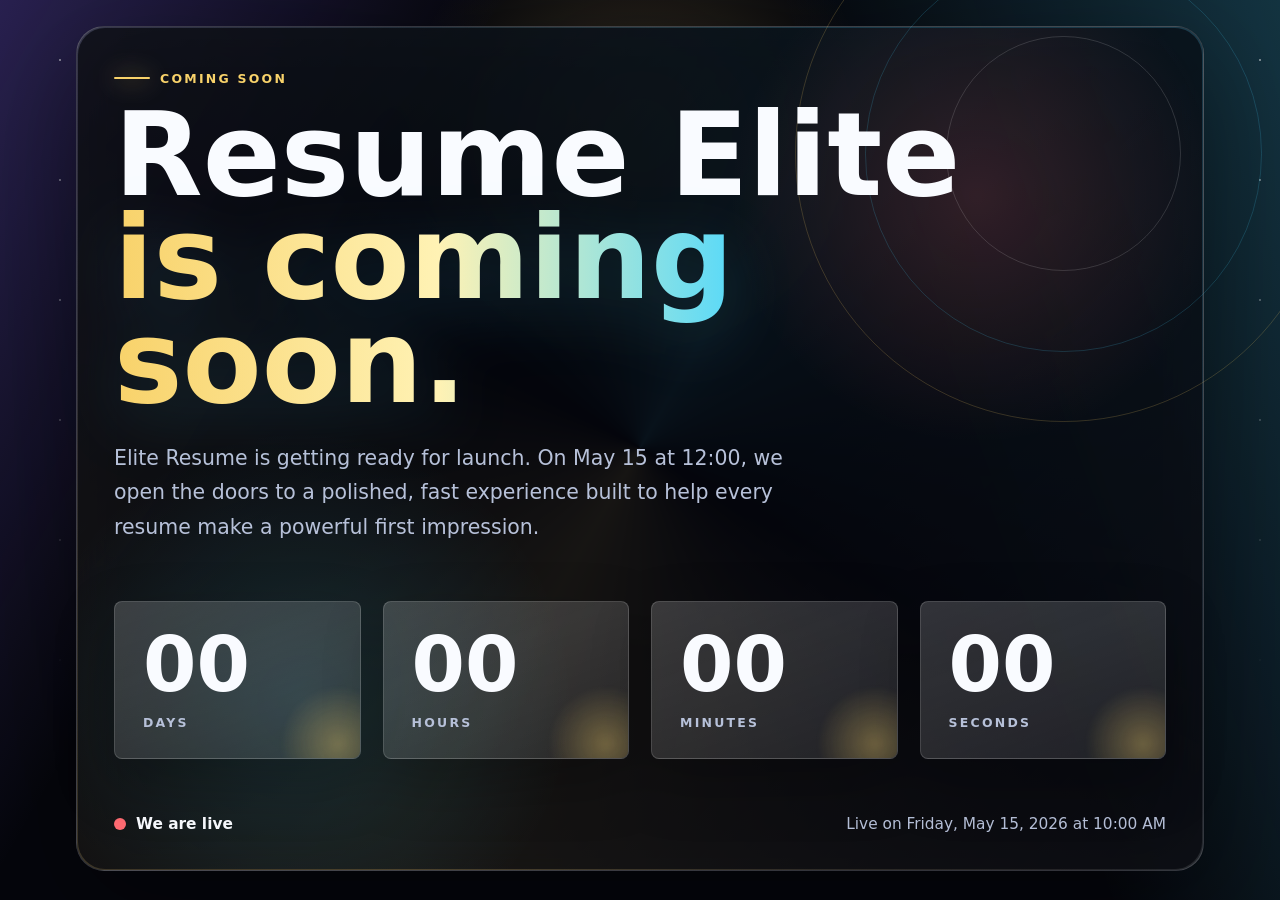
==== commit 5dc4c51e: "Update title and heading from 'Elite Resume' to 'Resume Elite'" ====
--- a/index.html
+++ b/index.html
@@ -3,7 +3,7 @@
 <head>
   <meta charset="UTF-8" />
   <meta name="viewport" content="width=device-width, initial-scale=1.0" />
-  <title>Elite Resume Is Coming Soon</title>
+  <title>Resume Elite Is Coming Soon</title>
   <style>
     :root {
       color-scheme: dark;
@@ -335,7 +335,7 @@
     <section class="content" aria-labelledby="page-title">
       <div class="hero">
         <p class="eyebrow">Coming Soon</p>
-        <h1 id="page-title">Elite Resume <span>is coming soon.</span></h1>
+        <h1 id="page-title">Resume Elite <span>is coming soon.</span></h1>
         <p class="subtitle">
           Elite Resume is getting ready for launch. On May 15 at 12:00, we open the doors to a polished,
           fast experience built to help every resume make a powerful first impression.
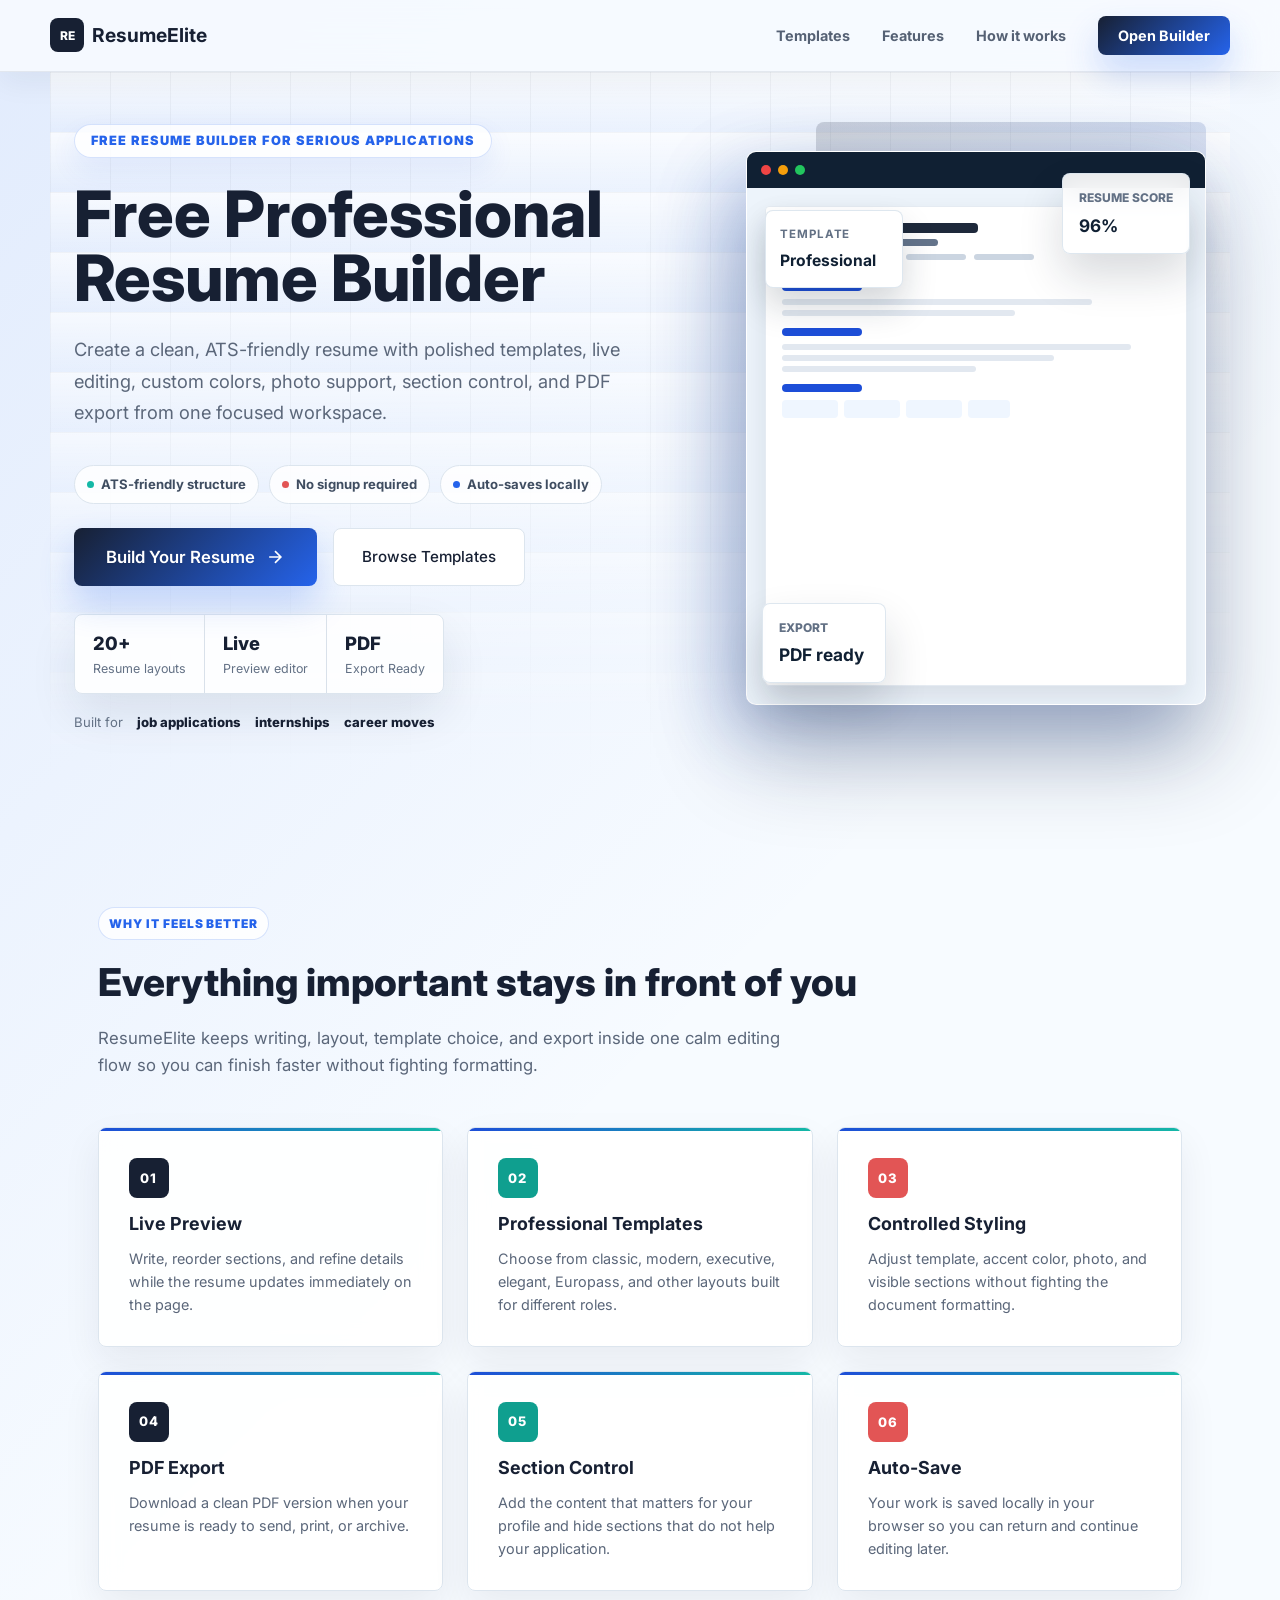
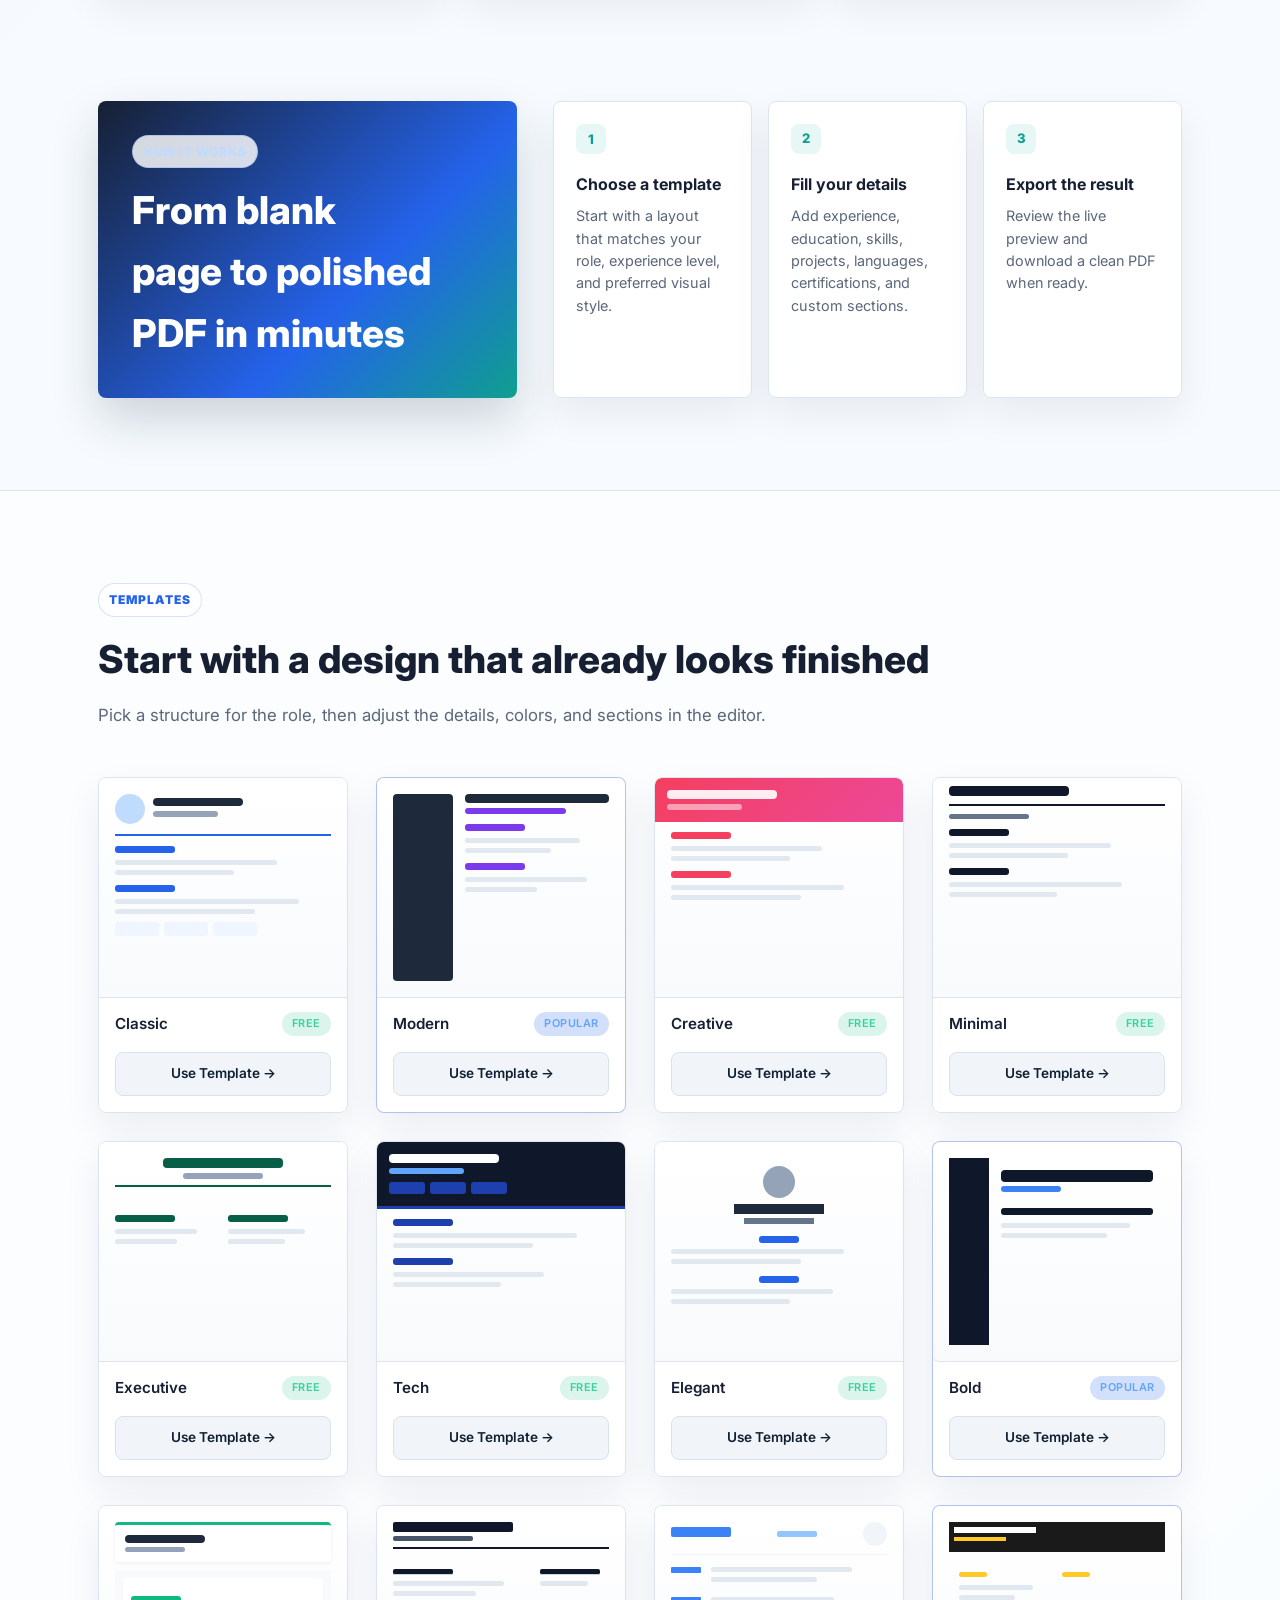
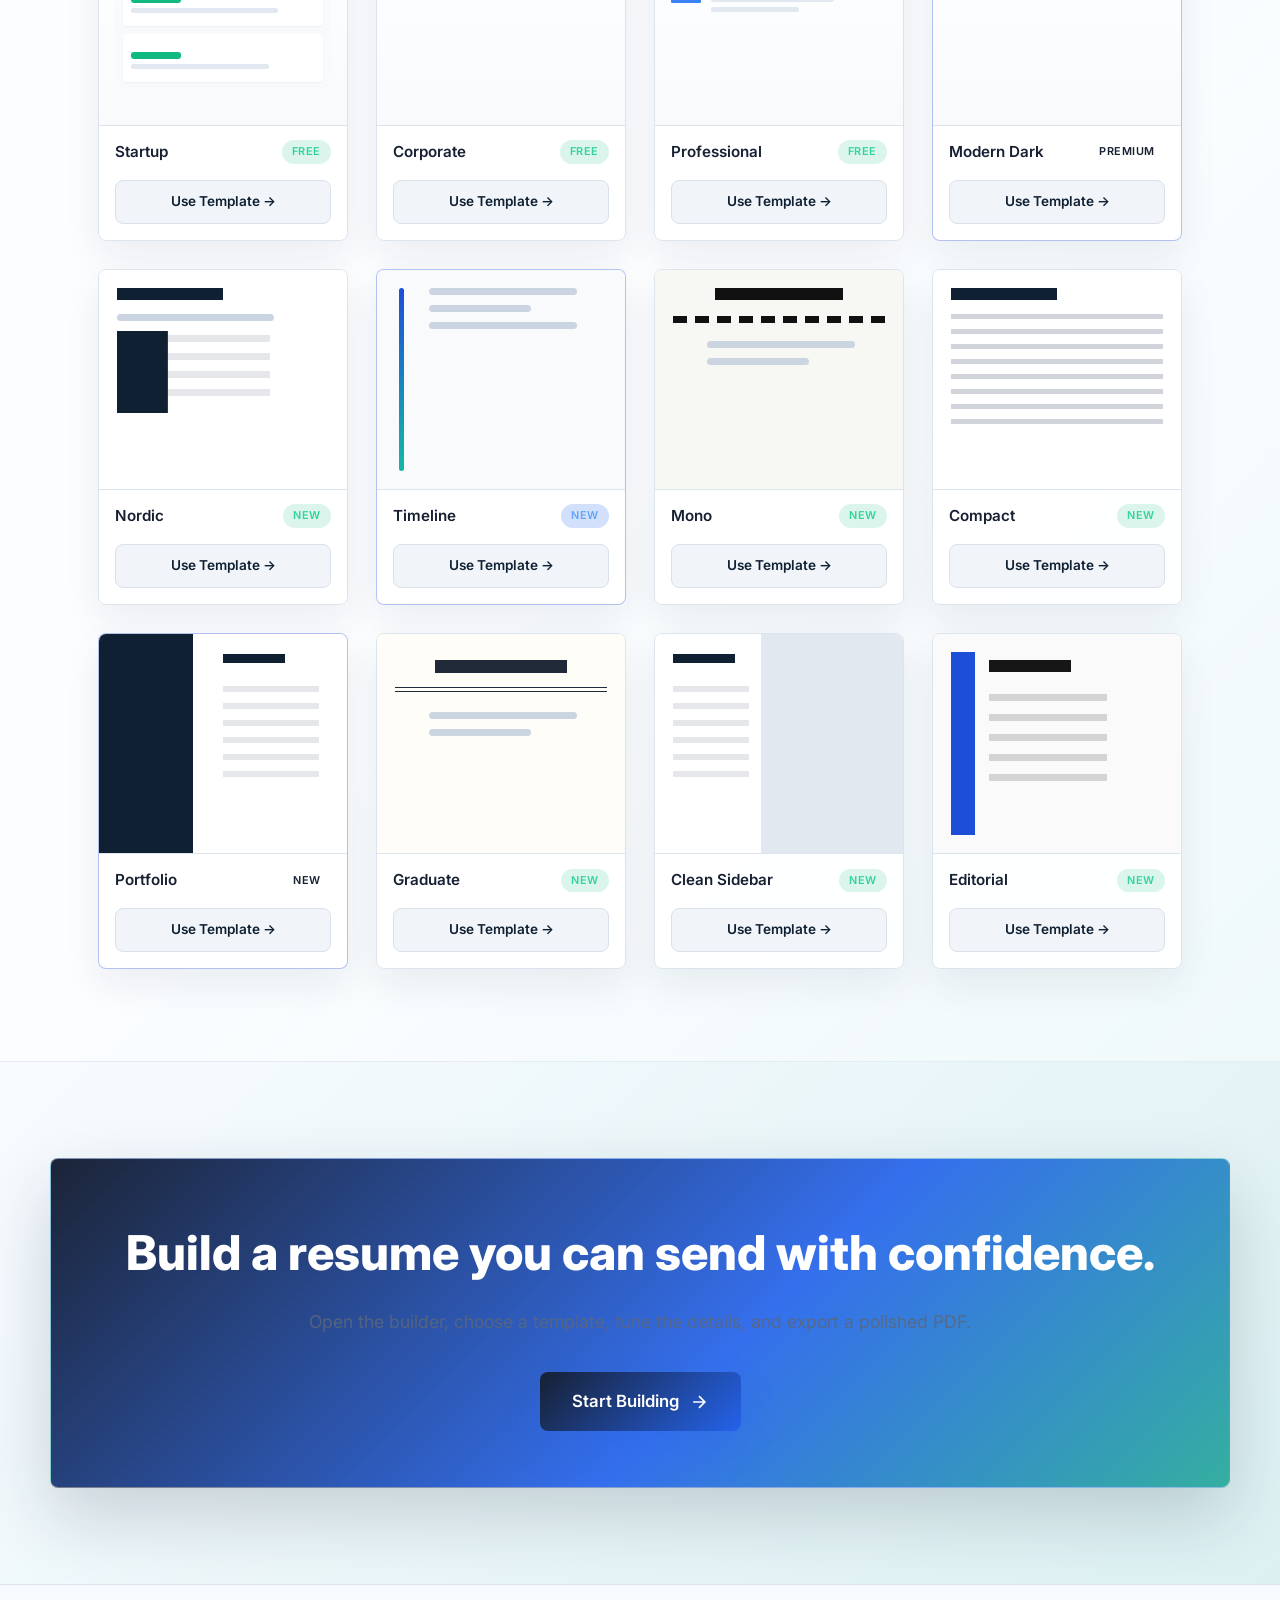
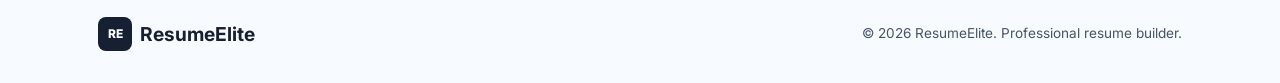
==== commit 07a885fc: "3, 2, 1... Booom Launching..." ====
--- a/index.html
+++ b/index.html
@@ -1,420 +1,691 @@
 <!DOCTYPE html>
 <html lang="en">
+
 <head>
   <meta charset="UTF-8" />
+
   <meta name="viewport" content="width=device-width, initial-scale=1.0" />
-  <title>Resume Elite Is Coming Soon</title>
-  <style>
-    :root {
-      color-scheme: dark;
-      --bg: #05060c;
-      --ink: #f9fbff;
-      --muted: #b7c1d9;
-      --gold: #f8d26a;
-      --coral: #ff6b72;
-      --cyan: #49d7ff;
-      --violet: #8567ff;
-      --panel: rgba(255, 255, 255, 0.08);
-      --line: rgba(255, 255, 255, 0.18);
-      --shadow: rgba(0, 0, 0, 0.38);
-      font-family: Inter, ui-sans-serif, system-ui, -apple-system, BlinkMacSystemFont, "Segoe UI", sans-serif;
-    }
-
-    * {
-      box-sizing: border-box;
-    }
-
-    html,
-    body {
-      min-height: 100%;
-      margin: 0;
-    }
-
-    body {
-      display: grid;
-      place-items: center;
-      overflow-x: hidden;
-      background:
-        linear-gradient(120deg, rgba(133, 103, 255, 0.28), transparent 28%),
-        linear-gradient(250deg, rgba(73, 215, 255, 0.22), transparent 31%),
-        radial-gradient(circle at 50% 15%, rgba(248, 210, 106, 0.2), transparent 24%),
-        var(--bg);
-      color: var(--ink);
-    }
-
-    body::before {
-      position: fixed;
-      inset: 0;
-      content: "";
-      pointer-events: none;
-      background-image:
-        radial-gradient(circle, rgba(255, 255, 255, 0.85) 0 1px, transparent 1.5px),
-        radial-gradient(circle, rgba(73, 215, 255, 0.5) 0 1px, transparent 1.5px);
-      background-position: 0 0, 35px 62px;
-      background-size: 120px 120px, 170px 170px;
-      mask-image: linear-gradient(to bottom, #000, transparent 78%);
-      opacity: 0.55;
-      animation: drift 18s linear infinite;
-    }
-
-    main {
-      position: relative;
-      width: min(1180px, calc(100% - 32px));
-      min-height: min(760px, calc(100vh - 32px));
-      display: grid;
-      align-items: center;
-      padding: clamp(24px, 5vw, 70px);
-    }
-
-    .aura {
-      position: absolute;
-      inset: clamp(12px, 2vw, 28px);
-      border: 1px solid var(--line);
-      border-radius: 28px;
-      box-shadow: 0 34px 110px var(--shadow), inset 0 0 80px rgba(255, 255, 255, 0.05);
-      overflow: hidden;
-      backdrop-filter: blur(22px);
-      background:
-        linear-gradient(135deg, rgba(255, 255, 255, 0.13), transparent 38%),
-        linear-gradient(315deg, rgba(255, 255, 255, 0.08), transparent 42%),
-        rgba(8, 10, 20, 0.58);
-    }
-
-    .aura::before {
-      position: absolute;
-      inset: -40%;
-      content: "";
-      background:
-        conic-gradient(from 120deg, transparent, rgba(248, 210, 106, 0.28), transparent, rgba(73, 215, 255, 0.22), transparent);
-      animation: rotate 16s linear infinite;
-    }
-
-    .aura::after {
-      position: absolute;
-      inset: 1px;
-      content: "";
-      border-radius: 27px;
-      background:
-        radial-gradient(circle at 80% 20%, rgba(255, 107, 114, 0.17), transparent 22%),
-        radial-gradient(circle at 20% 80%, rgba(73, 215, 255, 0.15), transparent 24%),
-        rgba(5, 6, 12, 0.72);
-    }
-
-    .content {
-      position: relative;
-      z-index: 1;
-      display: grid;
-      gap: clamp(28px, 5vw, 56px);
-    }
-
-    .hero {
-      max-width: 900px;
-    }
-
-    .eyebrow {
-      display: inline-flex;
-      align-items: center;
-      gap: 10px;
-      margin: 0 0 18px;
-      color: var(--gold);
-      font-size: 0.78rem;
-      font-weight: 800;
-      letter-spacing: 0.18em;
-      text-transform: uppercase;
-    }
-
-    .eyebrow::before {
-      width: 36px;
-      height: 2px;
-      content: "";
-      border-radius: 999px;
-      background: currentColor;
-      box-shadow: 0 0 24px currentColor;
-    }
-
-    h1 {
-      max-width: 980px;
-      margin: 0;
-      font-size: clamp(3rem, 9vw, 7.8rem);
-      line-height: 0.9;
-      letter-spacing: 0;
-      text-wrap: balance;
-    }
-
-    h1 span {
-      display: block;
-      color: transparent;
-      background: linear-gradient(90deg, var(--gold), #fff2b4 36%, var(--cyan) 72%, #c6b7ff);
-      background-clip: text;
-      -webkit-background-clip: text;
-      filter: drop-shadow(0 16px 34px rgba(73, 215, 255, 0.16));
-    }
-
-    .subtitle {
-      max-width: 680px;
-      margin: 26px 0 0;
-      color: var(--muted);
-      font-size: clamp(1rem, 2vw, 1.28rem);
-      line-height: 1.7;
-    }
-
-    .countdown {
-      display: grid;
-      grid-template-columns: repeat(4, minmax(0, 1fr));
-      gap: clamp(12px, 2vw, 22px);
-    }
-
-    .time-box {
-      position: relative;
-      min-height: 152px;
-      display: grid;
-      align-content: center;
-      padding: clamp(18px, 3vw, 28px);
-      overflow: hidden;
-      border: 1px solid rgba(255, 255, 255, 0.16);
-      border-radius: 8px;
-      background:
-        linear-gradient(160deg, rgba(255, 255, 255, 0.13), rgba(255, 255, 255, 0.04)),
-        rgba(255, 255, 255, 0.06);
-      box-shadow: 0 22px 58px rgba(0, 0, 0, 0.25);
-    }
-
-    .time-box::after {
-      position: absolute;
-      right: -38px;
-      bottom: -46px;
-      width: 120px;
-      height: 120px;
-      content: "";
-      border-radius: 50%;
-      background: radial-gradient(circle, rgba(248, 210, 106, 0.35), transparent 68%);
-      filter: blur(2px);
-    }
-
-    .number {
-      display: block;
-      font-size: clamp(2.5rem, 6vw, 5.5rem);
-      font-weight: 900;
-      line-height: 0.92;
-      font-variant-numeric: tabular-nums;
-    }
-
-    .label {
-      display: block;
-      margin-top: 14px;
-      color: var(--muted);
-      font-size: 0.78rem;
-      font-weight: 800;
-      letter-spacing: 0.18em;
-      text-transform: uppercase;
-    }
-
-    .launch-line {
-      display: flex;
-      flex-wrap: wrap;
-      align-items: center;
-      justify-content: space-between;
-      gap: 18px;
-      color: var(--muted);
-      font-size: 0.96rem;
-    }
-
-    .pulse {
-      display: inline-flex;
-      align-items: center;
-      gap: 10px;
-      color: var(--ink);
-      font-weight: 800;
-    }
-
-    .pulse::before {
-      width: 12px;
-      height: 12px;
-      content: "";
-      border-radius: 50%;
-      background: var(--coral);
-      box-shadow: 0 0 0 0 rgba(255, 107, 114, 0.72);
-      animation: pulse 1.5s ease-out infinite;
-    }
-
-    .rings {
-      position: absolute;
-      right: clamp(-120px, -8vw, -40px);
-      top: clamp(-130px, -9vw, -50px);
-      width: clamp(280px, 42vw, 620px);
-      aspect-ratio: 1;
-      border: 1px solid rgba(248, 210, 106, 0.24);
-      border-radius: 50%;
-      pointer-events: none;
-      opacity: 0.8;
-    }
-
-    .rings::before,
-    .rings::after {
-      position: absolute;
-      inset: 13%;
-      content: "";
-      border: 1px solid rgba(73, 215, 255, 0.22);
-      border-radius: inherit;
-    }
-
-    .rings::after {
-      inset: 28%;
-      border-color: rgba(255, 255, 255, 0.18);
-    }
-
-    @keyframes drift {
-      to {
-        background-position: 120px 120px, 205px 232px;
-      }
-    }
-
-    @keyframes rotate {
-      to {
-        transform: rotate(1turn);
-      }
-    }
-
-    @keyframes pulse {
-      100% {
-        box-shadow: 0 0 0 18px rgba(255, 107, 114, 0);
-      }
-    }
-
-    @media (max-width: 780px) {
-      main {
-        width: min(100% - 20px, 620px);
-        min-height: auto;
-        padding: 42px 18px;
-      }
-
-      .aura {
-        inset: 0;
-        border-radius: 22px;
-      }
-
-      .aura::after {
-        border-radius: 21px;
-      }
-
-      .countdown {
-        grid-template-columns: repeat(2, minmax(0, 1fr));
-      }
-
-      .time-box {
-        min-height: 128px;
-      }
-
-      .launch-line {
-        align-items: flex-start;
-        flex-direction: column;
-      }
-    }
-
-    @media (max-width: 430px) {
-      .countdown {
-        gap: 10px;
-      }
-
-      .time-box {
-        min-height: 112px;
-        padding: 16px;
-      }
-
-      .label {
-        font-size: 0.65rem;
-      }
-    }
-  </style>
+
+  <title>
+    Free Resume Builder Online | ATS-Friendly CV Templates & PDF Export
+  </title>
+
+  <meta
+    name="description"
+    content="Create a professional ATS-friendly resume in minutes with ResumeElite. Choose modern CV templates, customize instantly, preview live, and download PDF resumes for free."
+  />
+
+  <meta
+    name="keywords"
+    content="free resume builder, ATS resume builder, CV maker online, professional resume templates, resume creator, online CV builder, PDF resume builder, modern CV templates"
+  />
+
+  <meta name="robots" content="index, follow, max-image-preview:large" />
+  <meta name="author" content="ResumeElite" />
+  <meta name="theme-color" content="#0f172a" />
+
+  <link rel="canonical" href="https://resume-elite.com/" />
+
+  <!-- Open Graph -->
+  <meta
+    property="og:title"
+    content="ResumeElite - Free ATS-Friendly Resume Builder"
+  />
+
+  <meta
+    property="og:description"
+    content="Build professional resumes with modern templates, live preview, and instant PDF export."
+  />
+
+  <meta property="og:type" content="website" />
+  <meta property="og:url" content="https://resume-elite.com/" />
+
+  <meta
+    property="og:image"
+    content="https://resume-elite.com/og-image.png"
+  />
+
+  <!-- Twitter -->
+  <meta name="twitter:card" content="summary_large_image" />
+
+  <meta
+    name="twitter:title"
+    content="ResumeElite - Professional Resume Builder"
+  />
+
+  <meta
+    name="twitter:description"
+    content="Create ATS-friendly resumes online with modern templates and PDF export."
+  />
+
+  <meta
+    name="twitter:image"
+    content="https://resume-elite.com/og-image.png"
+  />
+
+
+
+  <link rel="preconnect" href="https://fonts.googleapis.com" />
+  <link rel="preconnect" href="https://fonts.gstatic.com" crossorigin />
+  <link
+    href="https://fonts.googleapis.com/css2?family=Inter:wght@300;400;500;600;700;800;900&family=Playfair+Display:wght@700;800&display=swap"
+    rel="stylesheet" />
+  <link rel="stylesheet" href="styles.css?v=homepage-redesign-20260515" />
 </head>
-<body>
-  <main>
-    <div class="aura" aria-hidden="true"></div>
-    <div class="rings" aria-hidden="true"></div>
-
-    <section class="content" aria-labelledby="page-title">
-      <div class="hero">
-        <p class="eyebrow">Coming Soon</p>
-        <h1 id="page-title">Resume Elite <span>is coming soon.</span></h1>
-        <p class="subtitle">
-          Elite Resume is getting ready for launch. On May 15 at 12:00, we open the doors to a polished,
-          fast experience built to help every resume make a powerful first impression.
-        </p>
-      </div>
-
-      <div class="countdown" role="timer" aria-label="Countdown to launch">
-        <div class="time-box">
-          <span class="number" id="days">07</span>
-          <span class="label">Days</span>
-        </div>
-        <div class="time-box">
-          <span class="number" id="hours">00</span>
-          <span class="label">Hours</span>
-        </div>
-        <div class="time-box">
-          <span class="number" id="minutes">00</span>
-          <span class="label">Minutes</span>
-        </div>
-        <div class="time-box">
-          <span class="number" id="seconds">00</span>
-          <span class="label">Seconds</span>
-        </div>
-      </div>
-
-      <div class="launch-line">
-        <span class="pulse">Launch in progress</span>
-        <span id="launch-date">Calculating launch date...</span>
-      </div>
-    </section>
-  </main>
-
-  <script>
-    const launchAt = new Date("2026-05-15T12:00:00+02:00").getTime();
-
-    const fields = {
-      days: document.getElementById("days"),
-      hours: document.getElementById("hours"),
-      minutes: document.getElementById("minutes"),
-      seconds: document.getElementById("seconds")
-    };
-
-    const launchDate = document.getElementById("launch-date");
-    const formatter = new Intl.DateTimeFormat("en-US", {
-      weekday: "long",
-      day: "2-digit",
-      month: "long",
-      year: "numeric",
-      hour: "2-digit",
-      minute: "2-digit"
-    });
-
-    launchDate.textContent = `Live on ${formatter.format(new Date(launchAt))}`;
-
-    function pad(value) {
-      return String(value).padStart(2, "0");
-    }
-
-    function updateCountdown() {
-      const remaining = Math.max(0, launchAt - Date.now());
-      const totalSeconds = Math.floor(remaining / 1000);
-      const days = Math.floor(totalSeconds / 86400);
-      const hours = Math.floor((totalSeconds % 86400) / 3600);
-      const minutes = Math.floor((totalSeconds % 3600) / 60);
-      const seconds = totalSeconds % 60;
-
-      fields.days.textContent = pad(days);
-      fields.hours.textContent = pad(hours);
-      fields.minutes.textContent = pad(minutes);
-      fields.seconds.textContent = pad(seconds);
-
-      if (remaining === 0) {
-        document.querySelector(".pulse").textContent = "We are live";
-        clearInterval(timer);
-      }
-    }
-
-    updateCountdown();
-    const timer = setInterval(updateCountdown, 1000);
-  </script>
+
+<body class="landing-page">
+
+  <!-- Navbar -->
+  <nav class="navbar">
+    <div class="nav-inner">
+      <a href="index.html" class="logo">
+        <span class="logo-icon">RE</span>
+        <span class="logo-text">ResumeElite</span>
+      </a>
+      <div class="nav-links">
+        <a href="#templates">Templates</a>
+        <a href="#features">Features</a>
+        <a href="#process">How it works</a>
+        <a href="editor.html" class="btn-nav-cta">Open Builder</a>
+      </div>
+    </div>
+  </nav>
+
+  <!-- Hero -->
+  <section class="hero">
+    <div class="hero-content">
+      <div class="hero-badge">Free resume builder for serious applications</div>
+      <h1 class="hero-title">Free Professional Resume Builder</h1>
+      <p class="hero-subtitle">Create a clean, ATS-friendly resume with polished templates, live editing, custom colors,
+        photo support, section control, and PDF export from one focused workspace.</p>
+      <div class="hero-checks">
+        <span>ATS-friendly structure</span>
+        <span>No signup required</span>
+        <span>Auto-saves locally</span>
+      </div>
+      <div class="hero-actions">
+        <a href="editor.html" class="btn-primary btn-xl" id="hero-start-btn">
+          <span>Build Your Resume</span>
+          <svg width="20" height="20" viewBox="0 0 24 24" fill="none" stroke="currentColor" stroke-width="2">
+            <path d="M5 12h14M12 5l7 7-7 7" />
+          </svg>
+        </a>
+        <a href="#templates" class="btn-ghost btn-xl">Browse Templates</a>
+      </div>
+      <div class="hero-stats">
+        <div class="stat"><strong>20+</strong><span>Resume layouts</span></div>
+        <div class="stat-divider"></div>
+        <div class="stat"><strong>Live</strong><span>Preview editor</span></div>
+        <div class="stat-divider"></div>
+        <div class="stat"><strong>PDF</strong><span>Export Ready</span></div>
+      </div>
+      <div class="hero-trust">
+        <span>Built for</span>
+        <strong>job applications</strong>
+        <strong>internships</strong>
+        <strong>career moves</strong>
+      </div>
+    </div>
+    <!-- Hero Preview Mockup -->
+    <div class="hero-mockup">
+      <div class="hero-mini-panel hero-mini-panel-top">
+        <span>Resume score</span>
+        <strong>96%</strong>
+      </div>
+      <div class="mockup-browser">
+        <div class="mockup-floating-card">
+          <span class="floating-label">Template</span>
+          <strong>Professional</strong>
+        </div>
+        <div class="mockup-bar">
+          <span class="dot r"></span><span class="dot y"></span><span class="dot g"></span>
+        </div>
+        <div class="mockup-content">
+          <div class="mock-resume classic-mock">
+            <div class="mock-header">
+              <div class="mock-avatar"></div>
+              <div>
+                <div class="mock-name-bar"></div>
+                <div class="mock-title-bar"></div>
+                <div class="mock-contact-row">
+                  <div class="mock-contact-item"></div>
+                  <div class="mock-contact-item"></div>
+                  <div class="mock-contact-item"></div>
+                </div>
+              </div>
+            </div>
+            <div class="mock-section-title"></div>
+            <div class="mock-line w80"></div>
+            <div class="mock-line w60"></div>
+            <div class="mock-section-title"></div>
+            <div class="mock-line w90"></div>
+            <div class="mock-line w70"></div>
+            <div class="mock-line w50"></div>
+            <div class="mock-section-title"></div>
+            <div class="mock-skills">
+              <div class="mock-skill-tag"></div>
+              <div class="mock-skill-tag"></div>
+              <div class="mock-skill-tag"></div>
+              <div class="mock-skill-tag w-sm"></div>
+            </div>
+          </div>
+        </div>
+      </div>
+      <div class="hero-mini-panel hero-mini-panel-bottom">
+        <span>Export</span>
+        <strong>PDF ready</strong>
+      </div>
+    </div>
+  </section>
+
+  <!-- Features -->
+  <section class="features-section" id="features">
+    <div class="container">
+      <div class="section-label">Why it feels better</div>
+      <h2 class="section-title">Everything important stays in front of you</h2>
+      <p class="section-subtitle">ResumeElite keeps writing, layout, template choice, and export inside one calm editing
+        flow so you can finish faster without fighting formatting.</p>
+      <div class="features-grid">
+        <div class="feature-card">
+          <div class="feature-icon">01</div>
+          <h3>Live Preview</h3>
+          <p>Write, reorder sections, and refine details while the resume updates immediately on the page.</p>
+        </div>
+        <div class="feature-card">
+          <div class="feature-icon">02</div>
+          <h3>Professional Templates</h3>
+          <p>Choose from classic, modern, executive, elegant, Europass, and other layouts built for different roles.</p>
+        </div>
+        <div class="feature-card">
+          <div class="feature-icon">03</div>
+          <h3>Controlled Styling</h3>
+          <p>Adjust template, accent color, photo, and visible sections without fighting the document formatting.</p>
+        </div>
+        <div class="feature-card">
+          <div class="feature-icon">04</div>
+          <h3>PDF Export</h3>
+          <p>Download a clean PDF version when your resume is ready to send, print, or archive.</p>
+        </div>
+        <div class="feature-card">
+          <div class="feature-icon">05</div>
+          <h3>Section Control</h3>
+          <p>Add the content that matters for your profile and hide sections that do not help your application.</p>
+        </div>
+        <div class="feature-card">
+          <div class="feature-icon">06</div>
+          <h3>Auto-Save</h3>
+          <p>Your work is saved locally in your browser so you can return and continue editing later.</p>
+        </div>
+      </div>
+    </div>
+  </section>
+
+  <!-- Process -->
+  <section class="process-section" id="process">
+    <div class="container process-inner">
+      <div class="process-copy">
+        <div class="section-label">How it works</div>
+        <h2 class="section-title">From blank page to polished PDF in minutes</h2>
+      </div>
+      <div class="process-steps">
+        <div class="process-step">
+          <span>1</span>
+          <strong>Choose a template</strong>
+          <p>Start with a layout that matches your role, experience level, and preferred visual style.</p>
+        </div>
+        <div class="process-step">
+          <span>2</span>
+          <strong>Fill your details</strong>
+          <p>Add experience, education, skills, projects, languages, certifications, and custom sections.</p>
+        </div>
+        <div class="process-step">
+          <span>3</span>
+          <strong>Export the result</strong>
+          <p>Review the live preview and download a clean PDF when ready.</p>
+        </div>
+      </div>
+    </div>
+  </section>
+
+  <!-- Templates Gallery -->
+  <section class="templates-section" id="templates">
+    <div class="container">
+      <div class="section-label">Templates</div>
+      <h2 class="section-title">Start with a design that already looks finished</h2>
+      <p class="section-subtitle">Pick a structure for the role, then adjust the details, colors, and sections in the
+        editor.</p>
+      <div class="templates-grid">
+
+        <div class="template-card" data-template="classic">
+          <div class="template-preview tp-classic">
+            <div class="tp-header tp-h-classic">
+              <div class="tp-avatar"></div>
+              <div class="tp-info">
+                <div class="tp-name"></div>
+                <div class="tp-role"></div>
+              </div>
+            </div>
+            <div class="tp-body">
+              <div class="tp-sec-title tp-st-blue"></div>
+              <div class="tp-line w75"></div>
+              <div class="tp-line w55"></div>
+              <div class="tp-sec-title tp-st-blue"></div>
+              <div class="tp-line w85"></div>
+              <div class="tp-line w65"></div>
+              <div class="tp-tags">
+                <div class="tp-tag"></div>
+                <div class="tp-tag"></div>
+                <div class="tp-tag"></div>
+              </div>
+            </div>
+          </div>
+          <div class="template-info">
+            <span class="template-name">Classic</span>
+            <span class="template-badge free">Free</span>
+          </div>
+          <a href="editor.html?template=classic" class="btn-template">Use Template →</a>
+        </div>
+
+        <div class="template-card featured" data-template="modern">
+          <div class="template-preview tp-modern">
+            <div class="tp-sidebar"></div>
+            <div class="tp-main-col">
+              <div class="tp-name-mod"></div>
+              <div class="tp-role-mod"></div>
+              <div class="tp-sec-title tp-st-accent"></div>
+              <div class="tp-line w80"></div>
+              <div class="tp-line w60"></div>
+              <div class="tp-sec-title tp-st-accent"></div>
+              <div class="tp-line w85"></div>
+              <div class="tp-line w50"></div>
+            </div>
+          </div>
+          <div class="template-info">
+            <span class="template-name">Modern</span>
+            <span class="template-badge popular">Popular</span>
+          </div>
+          <a href="editor.html?template=modern" class="btn-template">Use Template →</a>
+        </div>
+
+        <div class="template-card" data-template="creative">
+          <div class="template-preview tp-creative">
+            <div class="tp-creative-header">
+              <div class="tp-name-cr"></div>
+              <div class="tp-role-cr"></div>
+            </div>
+            <div class="tp-body">
+              <div class="tp-sec-title tp-st-cr"></div>
+              <div class="tp-line w70"></div>
+              <div class="tp-line w55"></div>
+              <div class="tp-sec-title tp-st-cr"></div>
+              <div class="tp-line w80"></div>
+              <div class="tp-line w60"></div>
+            </div>
+          </div>
+          <div class="template-info">
+            <span class="template-name">Creative</span>
+            <span class="template-badge free">Free</span>
+          </div>
+          <a href="editor.html?template=creative" class="btn-template">Use Template →</a>
+        </div>
+
+        <div class="template-card" data-template="minimal">
+          <div class="template-preview tp-minimal">
+            <div class="tp-name-min"></div>
+            <div class="tp-divider-min"></div>
+            <div class="tp-role-min"></div>
+            <div class="tp-sec-title tp-st-min"></div>
+            <div class="tp-line w75"></div>
+            <div class="tp-line w55"></div>
+            <div class="tp-sec-title tp-st-min"></div>
+            <div class="tp-line w80"></div>
+            <div class="tp-line w50"></div>
+          </div>
+          <div class="template-info">
+            <span class="template-name">Minimal</span>
+            <span class="template-badge free">Free</span>
+          </div>
+          <a href="editor.html?template=minimal" class="btn-template">Use Template →</a>
+        </div>
+
+        <div class="template-card" data-template="executive">
+          <div class="template-preview tp-executive">
+            <div class="tp-exec-top">
+              <div class="tp-name-exec"></div>
+              <div class="tp-role-exec"></div>
+              <div class="tp-exec-line"></div>
+            </div>
+            <div class="tp-two-col">
+              <div class="tp-left-col">
+                <div class="tp-sec-title tp-st-exec"></div>
+                <div class="tp-line w80"></div>
+                <div class="tp-line w60"></div>
+              </div>
+              <div class="tp-right-col">
+                <div class="tp-sec-title tp-st-exec"></div>
+                <div class="tp-line w75"></div>
+                <div class="tp-line w55"></div>
+              </div>
+            </div>
+          </div>
+          <div class="template-info">
+            <span class="template-name">Executive</span>
+            <span class="template-badge free">Free</span>
+          </div>
+          <a href="editor.html?template=executive" class="btn-template">Use Template →</a>
+        </div>
+
+        <div class="template-card" data-template="tech">
+          <div class="template-preview tp-tech">
+            <div class="tp-tech-header">
+              <div class="tp-tech-name"></div>
+              <div class="tp-tech-role"></div>
+              <div class="tp-tech-tags">
+                <div class="tp-tech-tag"></div>
+                <div class="tp-tech-tag"></div>
+                <div class="tp-tech-tag"></div>
+              </div>
+            </div>
+            <div class="tp-body tp-tech-body">
+              <div class="tp-sec-title tp-st-tech"></div>
+              <div class="tp-line w85"></div>
+              <div class="tp-line w65"></div>
+              <div class="tp-sec-title tp-st-tech"></div>
+              <div class="tp-line w70"></div>
+              <div class="tp-line w50"></div>
+            </div>
+          </div>
+          <div class="template-info">
+            <span class="template-name">Tech</span>
+            <span class="template-badge free">Free</span>
+          </div>
+          <a href="editor.html?template=tech" class="btn-template">Use Template →</a>
+        </div>
+
+        <div class="template-card" data-template="elegant">
+          <div class="template-preview tp-elegant">
+            <div class="tp-elegant-header">
+              <div class="tp-elegant-avatar"></div>
+              <div>
+                <div class="tp-elegant-name"></div>
+                <div class="tp-elegant-role"></div>
+              </div>
+            </div>
+            <div class="tp-body">
+              <div class="tp-sec-title tp-st-el"></div>
+              <div class="tp-line w80"></div>
+              <div class="tp-line w60"></div>
+              <div class="tp-sec-title tp-st-el"></div>
+              <div class="tp-line w75"></div>
+              <div class="tp-line w55"></div>
+            </div>
+          </div>
+          <div class="template-info">
+            <span class="template-name">Elegant</span>
+            <span class="template-badge free">Free</span>
+          </div>
+          <a href="editor.html?template=elegant" class="btn-template">Use Template →</a>
+        </div>
+
+        <div class="template-card featured" data-template="bold">
+          <div class="template-preview tp-bold">
+            <div class="tp-bold-sidebar"></div>
+            <div class="tp-bold-main">
+              <div class="tp-bold-name"></div>
+              <div class="tp-bold-role"></div>
+              <div class="tp-sec-title tp-st-bold"></div>
+              <div class="tp-line w85"></div>
+              <div class="tp-line w70"></div>
+            </div>
+          </div>
+          <div class="template-info">
+            <span class="template-name">Bold</span>
+            <span class="template-badge popular">Popular</span>
+          </div>
+          <a href="editor.html?template=bold" class="btn-template">Use Template →</a>
+        </div>
+
+        <div class="template-card" data-template="startup">
+          <div class="template-preview tp-startup">
+            <div class="tp-startup-header">
+              <div class="tp-startup-name"></div>
+              <div class="tp-startup-role"></div>
+            </div>
+            <div class="tp-body tp-startup-body">
+              <div class="tp-startup-box">
+                <div class="tp-sec-title tp-st-start"></div>
+                <div class="tp-line w80"></div>
+              </div>
+              <div class="tp-startup-box">
+                <div class="tp-sec-title tp-st-start"></div>
+                <div class="tp-line w75"></div>
+              </div>
+            </div>
+          </div>
+          <div class="template-info">
+            <span class="template-name">Startup</span>
+            <span class="template-badge free">Free</span>
+          </div>
+          <a href="editor.html?template=startup" class="btn-template">Use Template →</a>
+        </div>
+
+        <div class="template-card" data-template="corporate">
+          <div class="template-preview tp-corporate">
+            <div class="tp-corp-header">
+              <div class="tp-corp-name"></div>
+              <div class="tp-corp-role"></div>
+            </div>
+            <div class="tp-corp-two-col">
+              <div class="tp-corp-left">
+                <div class="tp-sec-title tp-st-corp"></div>
+                <div class="tp-line w80"></div>
+                <div class="tp-line w60"></div>
+              </div>
+              <div class="tp-corp-right">
+                <div class="tp-sec-title tp-st-corp"></div>
+                <div class="tp-line w70"></div>
+              </div>
+            </div>
+          </div>
+          <div class="template-info">
+            <span class="template-name">Corporate</span>
+            <span class="template-badge free">Free</span>
+          </div>
+          <a href="editor.html?template=corporate" class="btn-template">Use Template →</a>
+        </div>
+
+        <div class="template-card" data-template="professional">
+          <div class="template-preview tp-professional">
+            <div class="tp-prof-header">
+              <div class="tp-prof-name"></div>
+              <div class="tp-prof-role"></div>
+              <div class="tp-prof-avatar"></div>
+            </div>
+            <div class="tp-prof-body">
+              <div class="tp-prof-row">
+                <div class="tp-prof-label"></div>
+                <div class="tp-prof-main">
+                  <div class="tp-line w80"></div>
+                  <div class="tp-line w60"></div>
+                </div>
+              </div>
+              <div class="tp-prof-row">
+                <div class="tp-prof-label"></div>
+                <div class="tp-prof-main">
+                  <div class="tp-line w70"></div>
+                  <div class="tp-line w50"></div>
+                </div>
+              </div>
+            </div>
+          </div>
+          <div class="template-info">
+            <span class="template-name">Professional</span>
+            <span class="template-badge free">Free</span>
+          </div>
+          <a href="editor.html?template=professional" class="btn-template">Use Template →</a>
+        </div>
+
+        <div class="template-card featured" data-template="modern-dark">
+          <div class="template-preview tp-modern-dark">
+            <div class="tp-md-header">
+              <div class="tp-md-name"></div>
+              <div class="tp-md-role"></div>
+            </div>
+            <div class="tp-md-body">
+              <div class="tp-md-left">
+                <div class="tp-sec-title tp-st-yellow"></div>
+                <div class="tp-line w80"></div>
+                <div class="tp-line w60"></div>
+              </div>
+              <div class="tp-md-right">
+                <div class="tp-sec-title tp-st-yellow"></div>
+                <div class="tp-md-skill-dots"></div>
+                <div class="tp-md-skill-dots"></div>
+              </div>
+            </div>
+          </div>
+          <div class="template-info">
+            <span class="template-name">Modern Dark</span>
+            <span class="template-badge premium">Premium</span>
+          </div>
+          <a href="editor.html?template=modern-dark" class="btn-template">Use Template →</a>
+        </div>
+
+        <div class="template-card" data-template="nordic">
+          <div class="template-preview tp-nordic">
+            <div class="tp-new-head"></div>
+            <div class="tp-new-row wide"></div>
+            <div class="tp-new-grid"></div>
+          </div>
+          <div class="template-info">
+            <span class="template-name">Nordic</span>
+            <span class="template-badge free">New</span>
+          </div>
+          <a href="editor.html?template=nordic" class="btn-template">Use Template →</a>
+        </div>
+
+        <div class="template-card featured" data-template="timeline">
+          <div class="template-preview tp-timeline-new">
+            <div class="tp-timeline-rail"></div>
+            <div class="tp-new-line"></div>
+            <div class="tp-new-line short"></div>
+            <div class="tp-new-line"></div>
+          </div>
+          <div class="template-info">
+            <span class="template-name">Timeline</span>
+            <span class="template-badge popular">New</span>
+          </div>
+          <a href="editor.html?template=timeline" class="btn-template">Use Template →</a>
+        </div>
+
+        <div class="template-card" data-template="mono">
+          <div class="template-preview tp-mono-new">
+            <div class="tp-mono-title"></div>
+            <div class="tp-mono-rule"></div>
+            <div class="tp-new-line"></div>
+            <div class="tp-new-line short"></div>
+          </div>
+          <div class="template-info">
+            <span class="template-name">Mono</span>
+            <span class="template-badge free">New</span>
+          </div>
+          <a href="editor.html?template=mono" class="btn-template">Use Template →</a>
+        </div>
+
+        <div class="template-card" data-template="compact">
+          <div class="template-preview tp-compact-new">
+            <div class="tp-new-head"></div>
+            <div class="tp-compact-lines"></div>
+          </div>
+          <div class="template-info">
+            <span class="template-name">Compact</span>
+            <span class="template-badge free">New</span>
+          </div>
+          <a href="editor.html?template=compact" class="btn-template">Use Template →</a>
+        </div>
+
+        <div class="template-card featured" data-template="portfolio">
+          <div class="template-preview tp-portfolio-new">
+            <div class="tp-new-side"></div>
+            <div class="tp-new-main"></div>
+          </div>
+          <div class="template-info">
+            <span class="template-name">Portfolio</span>
+            <span class="template-badge premium">New</span>
+          </div>
+          <a href="editor.html?template=portfolio" class="btn-template">Use Template →</a>
+        </div>
+
+        <div class="template-card" data-template="graduate">
+          <div class="template-preview tp-graduate-new">
+            <div class="tp-grad-title"></div>
+            <div class="tp-grad-rule"></div>
+            <div class="tp-new-line"></div>
+            <div class="tp-new-line short"></div>
+          </div>
+          <div class="template-info">
+            <span class="template-name">Graduate</span>
+            <span class="template-badge free">New</span>
+          </div>
+          <a href="editor.html?template=graduate" class="btn-template">Use Template →</a>
+        </div>
+
+        <div class="template-card" data-template="clean-sidebar">
+          <div class="template-preview tp-clean-sidebar-new">
+            <div class="tp-new-main"></div>
+            <div class="tp-new-side light"></div>
+          </div>
+          <div class="template-info">
+            <span class="template-name">Clean Sidebar</span>
+            <span class="template-badge free">New</span>
+          </div>
+          <a href="editor.html?template=clean-sidebar" class="btn-template">Use Template →</a>
+        </div>
+
+        <div class="template-card" data-template="editorial">
+          <div class="template-preview tp-editorial-new">
+            <div class="tp-editorial-label"></div>
+            <div class="tp-editorial-copy"></div>
+          </div>
+          <div class="template-info">
+            <span class="template-name">Editorial</span>
+            <span class="template-badge free">New</span>
+          </div>
+          <a href="editor.html?template=editorial" class="btn-template">Use Template →</a>
+        </div>
+
+      </div>
+
+    </div>
+  </section>
+
+  <!-- CTA -->
+  <section class="cta-section">
+    <div class="cta-glow"></div>
+    <div class="container cta-content">
+      <h2>Build a resume you can send with confidence.</h2>
+      <p>Open the builder, choose a template, tune the details, and export a polished PDF.</p>
+      <a href="editor.html" class="btn-primary btn-xl" id="cta-build-btn">
+        <span>Start Building</span>
+        <svg width="20" height="20" viewBox="0 0 24 24" fill="none" stroke="currentColor" stroke-width="2">
+          <path d="M5 12h14M12 5l7 7-7 7" />
+        </svg>
+      </a>
+    </div>
+  </section>
+
+  <!-- Footer -->
+  <footer class="footer">
+    <div class="container footer-inner">
+      <a href="index.html" class="logo">
+        <span class="logo-icon">RE</span>
+        <span class="logo-text">ResumeElite</span>
+      </a>
+      <p class="footer-copy">© 2026 ResumeElite. Professional resume builder.</p>
+    </div>
+  </footer>
+
+  <script src="app.js"></script>
 </body>
+
 </html>
--- a/styles.css
+++ b/styles.css
@@ -0,0 +1,7962 @@
+/* ===================== ROOT & RESET ===================== */
+:root {
+  --accent: #2563eb;
+  --accent-light: #eff6ff;
+  --dark: #0f172a;
+  --dark2: #1e293b;
+  --dark3: #334155;
+  --mid: #64748b;
+  --light: #f1f5f9;
+  --lighter: #f8fafc;
+  --white: #ffffff;
+  --border: #e2e8f0;
+  --radius: 12px;
+  --shadow: 0 4px 24px rgba(0, 0, 0, 0.08);
+  --shadow-lg: 0 16px 48px rgba(0, 0, 0, 0.14);
+  --font: 'Inter', sans-serif;
+}
+
+*,
+*::before,
+*::after {
+  box-sizing: border-box;
+  margin: 0;
+  padding: 0;
+}
+
+html {
+  scroll-behavior: smooth;
+}
+
+body {
+  font-family: var(--font);
+  background: var(--dark);
+  color: var(--white);
+  line-height: 1.6;
+}
+
+a {
+  text-decoration: none;
+  color: inherit;
+}
+
+input,
+textarea,
+select {
+  font-family: var(--font);
+}
+
+/* ===================== LANDING PAGE ===================== */
+body.landing-page {
+  background: #05080f;
+}
+
+/* Navbar */
+.navbar {
+  position: fixed;
+  top: 0;
+  left: 0;
+  right: 0;
+  z-index: 100;
+  padding: 0 32px;
+  height: 64px;
+  display: flex;
+  align-items: center;
+  background: rgba(5, 8, 15, 0.85);
+  backdrop-filter: blur(16px);
+  border-bottom: 1px solid rgba(255, 255, 255, 0.06);
+}
+
+.nav-inner {
+  display: flex;
+  align-items: center;
+  justify-content: space-between;
+  width: 100%;
+  max-width: 1280px;
+  margin: 0 auto;
+}
+
+.logo {
+  display: flex;
+  align-items: center;
+  gap: 8px;
+  font-weight: 700;
+  font-size: 1.2rem;
+}
+
+.logo-icon {
+  font-size: 1.4rem;
+  color: var(--accent);
+}
+
+.nav-links {
+  display: flex;
+  align-items: center;
+  gap: 32px;
+}
+
+.nav-links a {
+  color: #94a3b8;
+  font-size: 0.9rem;
+  transition: color 0.2s;
+}
+
+.nav-links a:hover {
+  color: #fff;
+}
+
+.btn-nav-cta {
+  background: var(--accent);
+  color: #fff !important;
+  padding: 8px 20px;
+  border-radius: 8px;
+  font-weight: 600;
+  transition: background 0.2s, transform 0.15s !important;
+}
+
+.btn-nav-cta:hover {
+  background: #1d4ed8 !important;
+  transform: translateY(-1px);
+}
+
+/* Hero */
+.hero {
+  min-height: 100vh;
+  display: flex;
+  align-items: center;
+  justify-content: space-between;
+  padding: 100px 64px 60px;
+  max-width: 1320px;
+  margin: 0 auto;
+  position: relative;
+  gap: 48px;
+  overflow: hidden;
+}
+
+.hero-bg-grid {
+  position: fixed;
+  inset: 0;
+  background-image: linear-gradient(rgba(255, 255, 255, 0.02) 1px, transparent 1px), linear-gradient(90deg, rgba(255, 255, 255, 0.02) 1px, transparent 1px);
+  background-size: 48px 48px;
+  pointer-events: none;
+}
+
+.hero-glow {
+  position: absolute;
+  border-radius: 50%;
+  filter: blur(120px);
+  pointer-events: none;
+}
+
+.hero-glow-1 {
+  width: 600px;
+  height: 600px;
+  background: rgba(37, 99, 235, 0.18);
+  top: -100px;
+  left: -100px;
+}
+
+.hero-glow-2 {
+  width: 400px;
+  height: 400px;
+  background: rgba(139, 92, 246, 0.14);
+  bottom: -80px;
+  right: 200px;
+}
+
+.hero-content {
+  flex: 1;
+  max-width: 580px;
+  position: relative;
+  z-index: 2;
+}
+
+.hero-badge {
+  display: inline-flex;
+  align-items: center;
+  gap: 8px;
+  background: rgba(37, 99, 235, 0.15);
+  border: 1px solid rgba(37, 99, 235, 0.3);
+  color: #93c5fd;
+  padding: 6px 16px;
+  border-radius: 100px;
+  font-size: 0.8rem;
+  font-weight: 500;
+  margin-bottom: 24px;
+}
+
+.hero-title {
+  font-size: clamp(2.4rem, 5vw, 3.8rem);
+  font-weight: 800;
+  line-height: 1.12;
+  margin-bottom: 20px;
+  letter-spacing: -0.03em;
+}
+
+.gradient-text {
+  background: linear-gradient(135deg, #60a5fa, #a78bfa, #f472b6);
+  -webkit-background-clip: text;
+  -webkit-text-fill-color: transparent;
+  background-clip: text;
+}
+
+.hero-subtitle {
+  font-size: 1.05rem;
+  color: #94a3b8;
+  margin-bottom: 36px;
+  line-height: 1.7;
+}
+
+.hero-actions {
+  display: flex;
+  gap: 16px;
+  flex-wrap: wrap;
+  margin-bottom: 40px;
+}
+
+.btn-primary {
+  display: inline-flex;
+  align-items: center;
+  gap: 10px;
+  background: var(--accent);
+  color: #fff;
+  padding: 14px 28px;
+  border-radius: 10px;
+  font-weight: 600;
+  font-size: 0.95rem;
+  transition: all 0.3s cubic-bezier(0.4, 0, 0.2, 1);
+  border: none;
+  cursor: pointer;
+  text-shadow: 0 1px 2px rgba(0, 0, 0, 0.1);
+}
+
+.btn-primary:hover {
+  background: #1d4ed8;
+  transform: translateY(-3px);
+  box-shadow: 0 12px 24px rgba(37, 99, 235, 0.3), 0 4px 8px rgba(37, 99, 235, 0.2);
+}
+
+.btn-xl {
+  padding: 16px 32px;
+  font-size: 1.05rem;
+  border-radius: 12px;
+}
+
+.btn-ghost {
+  display: inline-flex;
+  align-items: center;
+  gap: 8px;
+  background: transparent;
+  border: 1px solid rgba(255, 255, 255, 0.15);
+  color: #cbd5e1;
+  padding: 14px 28px;
+  border-radius: 10px;
+  font-weight: 500;
+  font-size: 0.95rem;
+  transition: all 0.2s;
+  cursor: pointer;
+}
+
+.btn-ghost:hover {
+  background: rgba(255, 255, 255, 0.06);
+  border-color: rgba(255, 255, 255, 0.3);
+  color: #fff;
+}
+
+.hero-stats {
+  display: flex;
+  align-items: center;
+  gap: 24px;
+}
+
+.stat {
+  display: flex;
+  flex-direction: column;
+}
+
+.stat strong {
+  font-size: 1.4rem;
+  font-weight: 800;
+  color: #fff;
+}
+
+.stat span {
+  font-size: 0.78rem;
+  color: #64748b;
+}
+
+.stat-divider {
+  width: 1px;
+  height: 40px;
+  background: rgba(255, 255, 255, 0.1);
+}
+
+/* Hero Mockup */
+.hero-mockup {
+  flex: 0 0 420px;
+  position: relative;
+  z-index: 2;
+}
+
+.mockup-browser {
+  background: #1e293b;
+  border-radius: 16px;
+  box-shadow: 0 32px 80px rgba(0, 0, 0, 0.5), 0 0 0 1px rgba(255, 255, 255, 0.06);
+  overflow: hidden;
+  animation: float 4s ease-in-out infinite;
+}
+
+@keyframes float {
+
+  0%,
+  100% {
+    transform: translateY(0);
+  }
+
+  50% {
+    transform: translateY(-10px);
+  }
+}
+
+.mockup-bar {
+  background: #0f172a;
+  height: 36px;
+  display: flex;
+  align-items: center;
+  padding: 0 14px;
+  gap: 7px;
+}
+
+.dot {
+  width: 10px;
+  height: 10px;
+  border-radius: 50%;
+}
+
+.dot.r {
+  background: #ef4444;
+}
+
+.dot.y {
+  background: #f59e0b;
+}
+
+.dot.g {
+  background: #22c55e;
+}
+
+.mockup-content {
+  padding: 12px;
+  background: #fff;
+}
+
+.mock-resume {
+  padding: 16px;
+}
+
+.mock-header {
+  display: flex;
+  align-items: flex-start;
+  gap: 12px;
+  margin-bottom: 16px;
+}
+
+.mock-avatar {
+  width: 44px;
+  height: 44px;
+  border-radius: 50%;
+  background: linear-gradient(135deg, #2563eb, #7c3aed);
+  flex-shrink: 0;
+}
+
+.mock-name-bar {
+  height: 10px;
+  width: 140px;
+  background: #1e293b;
+  border-radius: 4px;
+  margin-bottom: 6px;
+}
+
+.mock-title-bar {
+  height: 7px;
+  width: 100px;
+  background: #64748b;
+  border-radius: 4px;
+  margin-bottom: 8px;
+}
+
+.mock-contact-row {
+  display: flex;
+  gap: 8px;
+}
+
+.mock-contact-item {
+  height: 6px;
+  width: 60px;
+  background: #cbd5e1;
+  border-radius: 3px;
+}
+
+.mock-section-title {
+  height: 8px;
+  width: 80px;
+  background: #2563eb;
+  border-radius: 4px;
+  margin: 12px 0 8px;
+}
+
+/* Mockup Specifics for Professional Template */
+.tp-professional {
+  padding: 10px;
+  background: #fff;
+  display: flex;
+  flex-direction: column;
+}
+
+.tp-prof-header {
+  display: flex;
+  justify-content: space-between;
+  align-items: center;
+  margin-bottom: 12px;
+  border-bottom: 1px solid #f1f5f9;
+  padding-bottom: 8px;
+}
+
+.tp-prof-name {
+  height: 10px;
+  width: 60px;
+  background: #3b82f6;
+  border-radius: 2px;
+  margin-bottom: 4px;
+}
+
+.tp-prof-role {
+  height: 6px;
+  width: 40px;
+  background: #93c5fd;
+  border-radius: 2px;
+}
+
+.tp-prof-avatar {
+  width: 24px;
+  height: 24px;
+  background: #f1f5f9;
+  border-radius: 50%;
+}
+
+.tp-prof-row {
+  display: flex;
+  gap: 10px;
+  margin-bottom: 10px;
+}
+
+.tp-prof-label {
+  width: 30px;
+  height: 6px;
+  background: #3b82f6;
+  border-radius: 1px;
+  flex-shrink: 0;
+}
+
+.tp-prof-main {
+  flex: 1;
+}
+
+
+.mock-line {
+  height: 6px;
+  background: #e2e8f0;
+  border-radius: 3px;
+  margin-bottom: 5px;
+}
+
+.mock-line.w80 {
+  width: 80%;
+}
+
+.mock-line.w60 {
+  width: 60%;
+}
+
+.mock-line.w90 {
+  width: 90%;
+}
+
+.mock-line.w70 {
+  width: 70%;
+}
+
+.mock-line.w50 {
+  width: 50%;
+}
+
+.mock-skills {
+  display: flex;
+  gap: 6px;
+  flex-wrap: wrap;
+  margin-top: 8px;
+}
+
+.mock-skill-tag {
+  height: 18px;
+  width: 56px;
+  background: #eff6ff;
+  border-radius: 4px;
+}
+
+.mock-skill-tag.w-sm {
+  width: 42px;
+}
+
+/* Container */
+.container {
+  max-width: 1280px;
+  margin: 0 auto;
+  padding: 0 48px;
+}
+
+/* Section labels */
+.section-label {
+  display: inline-block;
+  font-size: 0.75rem;
+  font-weight: 600;
+  letter-spacing: 0.1em;
+  text-transform: uppercase;
+  color: #60a5fa;
+  margin-bottom: 12px;
+}
+
+.section-title {
+  font-size: clamp(1.8rem, 3vw, 2.6rem);
+  font-weight: 800;
+  letter-spacing: -0.03em;
+  margin-bottom: 12px;
+}
+
+.section-subtitle {
+  color: #94a3b8;
+  font-size: 1.05rem;
+  margin-bottom: 48px;
+}
+
+/* Features */
+.features-section {
+  padding: 100px 0;
+  background: #05080f;
+}
+
+.features-grid {
+  display: grid;
+  grid-template-columns: repeat(auto-fit, minmax(280px, 1fr));
+  gap: 24px;
+  margin-top: 48px;
+}
+
+.feature-card {
+  background: rgba(255, 255, 255, 0.03);
+  border: 1px solid rgba(255, 255, 255, 0.07);
+  border-radius: 16px;
+  padding: 28px;
+  transition: all 0.25s;
+}
+
+.feature-card:hover {
+  background: rgba(255, 255, 255, 0.06);
+  border-color: rgba(37, 99, 235, 0.3);
+  transform: translateY(-4px);
+  box-shadow: 0 16px 40px rgba(0, 0, 0, 0.3);
+}
+
+.feature-icon {
+  width: 48px;
+  height: 48px;
+  border-radius: 12px;
+  display: flex;
+  align-items: center;
+  justify-content: center;
+  font-size: 1.4rem;
+  margin-bottom: 16px;
+}
+
+.feature-card h3 {
+  font-size: 1.05rem;
+  font-weight: 700;
+  margin-bottom: 8px;
+}
+
+.feature-card p {
+  color: #94a3b8;
+  font-size: 0.9rem;
+  line-height: 1.6;
+}
+
+/* Templates Section */
+.templates-section {
+  padding: 100px 0;
+  background: #07090f;
+}
+
+.templates-grid {
+  display: grid;
+  grid-template-columns: repeat(auto-fill, minmax(260px, 1fr));
+  gap: 28px;
+  margin-top: 48px;
+}
+
+.template-card {
+  background: #1e293b;
+  border: 1px solid rgba(255, 255, 255, 0.07);
+  border-radius: 16px;
+  overflow: hidden;
+  transition: all 0.3s cubic-bezier(0.4, 0, 0.2, 1);
+  cursor: pointer;
+  display: flex;
+  flex-direction: column;
+}
+
+.template-card:hover {
+  border-color: rgba(37, 99, 235, 0.5);
+  transform: translateY(-8px);
+  box-shadow: 0 32px 64px rgba(0, 0, 0, 0.5), 0 12px 24px rgba(37, 99, 235, 0.2);
+  z-index: 10;
+}
+
+.template-card.featured {
+  border-color: rgba(37, 99, 235, 0.4);
+}
+
+.template-preview {
+  background: #fff;
+  height: 220px;
+  padding: 16px;
+  overflow: hidden;
+  position: relative;
+}
+
+.template-info {
+  display: flex;
+  align-items: center;
+  justify-content: space-between;
+  padding: 14px 16px 8px;
+}
+
+.template-name {
+  font-weight: 600;
+  font-size: 0.95rem;
+}
+
+.template-badge {
+  font-size: 0.68rem;
+  font-weight: 600;
+  padding: 3px 10px;
+  border-radius: 100px;
+  text-transform: uppercase;
+  letter-spacing: 0.05em;
+}
+
+.template-badge.free {
+  background: rgba(16, 185, 129, 0.15);
+  color: #34d399;
+}
+
+.template-badge.popular {
+  background: rgba(37, 99, 235, 0.2);
+  color: #60a5fa;
+}
+
+.btn-template {
+  display: block;
+  margin: 8px 16px 16px;
+  padding: 10px;
+  text-align: center;
+  background: rgba(37, 99, 235, 0.1);
+  color: #60a5fa;
+  border-radius: 8px;
+  font-size: 0.85rem;
+  font-weight: 600;
+  transition: all 0.2s;
+  border: 1px solid rgba(37, 99, 235, 0.2);
+}
+
+.btn-template:hover {
+  background: var(--accent);
+  color: #fff;
+  border-color: var(--accent);
+}
+
+/* Template preview elements */
+.tp-line {
+  height: 5px;
+  background: #e2e8f0;
+  border-radius: 3px;
+  margin-bottom: 5px;
+}
+
+.tp-line.w75 {
+  width: 75%;
+}
+
+.tp-line.w55 {
+  width: 55%;
+}
+
+.tp-line.w80 {
+  width: 80%;
+}
+
+.tp-line.w65 {
+  width: 65%;
+}
+
+.tp-line.w85 {
+  width: 85%;
+}
+
+.tp-line.w60 {
+  width: 60%;
+}
+
+.tp-line.w70 {
+  width: 70%;
+}
+
+.tp-line.w50 {
+  width: 50%;
+}
+
+.tp-sec-title {
+  height: 7px;
+  border-radius: 3px;
+  margin: 10px 0 7px;
+  width: 60px;
+}
+
+.tp-st-blue {
+  background: #2563eb;
+}
+
+.tp-st-accent {
+  background: #7c3aed;
+}
+
+.tp-st-cr {
+  background: #f43f5e;
+}
+
+.tp-st-min {
+  background: #0f172a;
+}
+
+.tp-st-exec {
+  background: #065f46;
+}
+
+.tp-st-tech {
+  background: #1e40af;
+}
+
+.tp-tags {
+  display: flex;
+  gap: 5px;
+  flex-wrap: wrap;
+  margin-top: 8px;
+}
+
+.tp-tag {
+  height: 14px;
+  width: 44px;
+  background: #eff6ff;
+  border-radius: 3px;
+}
+
+.tp-avatar {
+  width: 30px;
+  height: 30px;
+  border-radius: 50%;
+  background: #bfdbfe;
+  margin-right: 8px;
+  flex-shrink: 0;
+}
+
+.tp-info {
+  flex: 1;
+}
+
+.tp-name {
+  height: 8px;
+  width: 90px;
+  background: #1e293b;
+  border-radius: 4px;
+  margin-bottom: 5px;
+}
+
+.tp-role {
+  height: 6px;
+  width: 65px;
+  background: #94a3b8;
+  border-radius: 3px;
+  margin-bottom: 4px;
+}
+
+/* Classic template preview */
+.tp-classic .tp-header {
+  display: flex;
+  align-items: center;
+  padding-bottom: 10px;
+  border-bottom: 2px solid #2563eb;
+  margin-bottom: 8px;
+}
+
+/* Modern template preview */
+.tp-modern {
+  display: flex;
+  gap: 12px;
+}
+
+.tp-sidebar {
+  width: 60px;
+  background: #1e293b;
+  border-radius: 4px;
+  flex-shrink: 0;
+}
+
+.tp-main-col {
+  flex: 1;
+}
+
+.tp-name-mod {
+  height: 9px;
+  width: 100%;
+  background: #1e293b;
+  border-radius: 4px;
+  margin-bottom: 5px;
+}
+
+.tp-role-mod {
+  height: 6px;
+  width: 70%;
+  background: #7c3aed;
+  border-radius: 3px;
+  margin-bottom: 10px;
+}
+
+/* Creative */
+.tp-creative-header {
+  background: linear-gradient(135deg, #f43f5e, #ec4899);
+  padding: 12px;
+  border-radius: 6px 6px 0 0;
+  margin: -16px -16px 10px;
+}
+
+.tp-name-cr {
+  height: 9px;
+  width: 110px;
+  background: rgba(255, 255, 255, 0.9);
+  border-radius: 4px;
+  margin-bottom: 5px;
+}
+
+.tp-role-cr {
+  height: 6px;
+  width: 75px;
+  background: rgba(255, 255, 255, 0.5);
+  border-radius: 3px;
+}
+
+/* Minimal */
+.tp-minimal {
+  padding-top: 8px;
+}
+
+.tp-name-min {
+  height: 10px;
+  width: 120px;
+  background: #0f172a;
+  border-radius: 4px;
+  margin-bottom: 4px;
+}
+
+.tp-divider-min {
+  height: 2px;
+  background: #0f172a;
+  width: 100%;
+  margin: 8px 0;
+}
+
+.tp-role-min {
+  height: 5px;
+  width: 80px;
+  background: #64748b;
+  border-radius: 3px;
+  margin-bottom: 10px;
+}
+
+/* Executive */
+.tp-exec-top {
+  text-align: center;
+  margin-bottom: 10px;
+  padding-bottom: 8px;
+}
+
+.tp-name-exec {
+  height: 10px;
+  width: 120px;
+  background: #065f46;
+  border-radius: 4px;
+  margin: 0 auto 5px;
+}
+
+.tp-role-exec {
+  height: 6px;
+  width: 80px;
+  background: #94a3b8;
+  border-radius: 3px;
+  margin: 0 auto 6px;
+}
+
+.tp-exec-line {
+  height: 2px;
+  background: #065f46;
+  width: 100%;
+}
+
+.tp-two-col {
+  display: flex;
+  gap: 10px;
+}
+
+.tp-left-col,
+.tp-right-col {
+  flex: 1;
+}
+
+/* Tech */
+.tp-tech-header {
+  background: #0f172a;
+  padding: 12px;
+  margin: -16px -16px 10px;
+  border-radius: 4px 4px 0 0;
+  border-bottom: 3px solid #1e40af;
+}
+
+.tp-tech-name {
+  height: 9px;
+  width: 110px;
+  background: #fff;
+  border-radius: 4px;
+  margin-bottom: 5px;
+}
+
+.tp-tech-role {
+  height: 6px;
+  width: 75px;
+  background: #60a5fa;
+  border-radius: 3px;
+  margin-bottom: 8px;
+}
+
+.tp-tech-tags {
+  display: flex;
+  gap: 5px;
+}
+
+.tp-tech-tag {
+  height: 12px;
+  width: 36px;
+  background: #1e40af;
+  border-radius: 3px;
+}
+
+/* CTA */
+.cta-section {
+  padding: 100px 0;
+  background: #05080f;
+  text-align: center;
+  position: relative;
+  overflow: hidden;
+}
+
+.cta-glow {
+  position: absolute;
+  top: 50%;
+  left: 50%;
+  transform: translate(-50%, -50%);
+  width: 600px;
+  height: 400px;
+  background: radial-gradient(ellipse, rgba(37, 99, 235, 0.2), transparent 70%);
+  pointer-events: none;
+}
+
+.cta-content {
+  position: relative;
+  z-index: 2;
+}
+
+.cta-content h2 {
+  font-size: clamp(2rem, 4vw, 3rem);
+  font-weight: 800;
+  margin-bottom: 16px;
+}
+
+.cta-content p {
+  color: #94a3b8;
+  font-size: 1.1rem;
+  margin-bottom: 36px;
+}
+
+/* Footer */
+.footer {
+  padding: 32px 0;
+  border-top: 1px solid rgba(255, 255, 255, 0.06);
+  background: #05080f;
+}
+
+.footer-inner {
+  display: flex;
+  align-items: center;
+  justify-content: space-between;
+}
+
+.footer-copy {
+  color: #475569;
+  font-size: 0.85rem;
+}
+
+/* ===================== PROFESSIONAL LANDING REFRESH ===================== */
+body.landing-page {
+  background:
+    linear-gradient(180deg, #f4f8ff 0%, #f7f9fc 42%, #eef4f8 100%);
+  color: #102033;
+}
+
+body.landing-page .navbar {
+  background: rgba(255, 255, 255, 0.9);
+  border-bottom: 1px solid rgba(15, 23, 42, 0.08);
+  box-shadow: 0 10px 30px rgba(15, 23, 42, 0.05);
+}
+
+body.landing-page .nav-inner {
+  max-width: 1200px;
+}
+
+body.landing-page .logo {
+  color: #102033;
+}
+
+body.landing-page .logo-icon {
+  width: 34px;
+  height: 34px;
+  border-radius: 8px;
+  display: inline-flex;
+  align-items: center;
+  justify-content: center;
+  background: #102033;
+  color: #fff;
+  font-size: 0.75rem;
+  font-weight: 800;
+  letter-spacing: 0;
+}
+
+body.landing-page .nav-links a {
+  color: #526173;
+  font-weight: 600;
+}
+
+body.landing-page .nav-links a:hover {
+  color: #102033;
+}
+
+body.landing-page .btn-nav-cta {
+  background: linear-gradient(135deg, #102033, #1d4ed8);
+  border-radius: 8px;
+  box-shadow: 0 10px 24px rgba(29, 78, 216, 0.18);
+}
+
+body.landing-page .btn-nav-cta:hover {
+  background: #24364a !important;
+}
+
+body.landing-page .hero {
+  min-height: 88vh;
+  max-width: 1240px;
+  padding: 112px 48px 76px;
+  gap: 64px;
+  overflow: visible;
+}
+
+body.landing-page .hero::before {
+  content: "";
+  position: absolute;
+  inset: 64px 24px 28px;
+  z-index: 0;
+  border-radius: 0;
+  background:
+    linear-gradient(90deg, rgba(16, 32, 51, 0.045) 1px, transparent 1px),
+    linear-gradient(rgba(16, 32, 51, 0.045) 1px, transparent 1px);
+  background-size: 52px 52px;
+  mask-image: linear-gradient(to bottom, #000 0%, transparent 88%);
+}
+
+body.landing-page .hero::after {
+  content: "";
+  position: absolute;
+  right: -80px;
+  top: 96px;
+  width: 52%;
+  height: 68%;
+  z-index: 0;
+  background: linear-gradient(135deg, rgba(37, 99, 235, 0.16), rgba(20, 184, 166, 0.14));
+  clip-path: polygon(18% 0, 100% 14%, 84% 100%, 0 82%);
+}
+
+body.landing-page .hero-content,
+body.landing-page .hero-mockup {
+  position: relative;
+  z-index: 1;
+}
+
+body.landing-page .hero-content {
+  max-width: 620px;
+}
+
+body.landing-page .hero-badge {
+  background: #fff;
+  border: 1px solid #d9e1ea;
+  color: #526173;
+  border-radius: 8px;
+  box-shadow: 0 8px 24px rgba(15, 23, 42, 0.06);
+  text-transform: uppercase;
+  letter-spacing: 0.08em;
+}
+
+body.landing-page .hero-title {
+  color: #102033;
+  font-size: clamp(2.6rem, 5.2vw, 4.6rem);
+  line-height: 1.04;
+  letter-spacing: 0;
+}
+
+body.landing-page .gradient-text {
+  background: none;
+  -webkit-text-fill-color: currentColor;
+  color: inherit;
+}
+
+body.landing-page .hero-subtitle {
+  color: #526173;
+  font-size: 1.08rem;
+  max-width: 560px;
+}
+
+body.landing-page .hero-checks {
+  display: flex;
+  flex-wrap: wrap;
+  gap: 10px;
+  margin: 0 0 28px;
+}
+
+body.landing-page .hero-checks span {
+  display: inline-flex;
+  align-items: center;
+  gap: 7px;
+  padding: 8px 12px;
+  border-radius: 999px;
+  background: rgba(255, 255, 255, 0.78);
+  border: 1px solid #d9e1ea;
+  color: #415166;
+  font-size: 0.82rem;
+  font-weight: 700;
+}
+
+body.landing-page .hero-checks span::before {
+  content: "";
+  width: 7px;
+  height: 7px;
+  border-radius: 50%;
+  background: #14b8a6;
+}
+
+body.landing-page .btn-primary {
+  background: linear-gradient(135deg, #102033, #1d4ed8);
+  border-radius: 8px;
+  box-shadow: 0 18px 34px rgba(29, 78, 216, 0.22);
+}
+
+body.landing-page .btn-primary:hover {
+  background: #24364a;
+  box-shadow: 0 14px 28px rgba(16, 32, 51, 0.18);
+}
+
+body.landing-page .btn-ghost {
+  background: #fff;
+  border-color: #d9e1ea;
+  color: #102033;
+  border-radius: 8px;
+}
+
+body.landing-page .btn-ghost:hover {
+  background: #f1f5f9;
+  border-color: #b8c4d2;
+  color: #102033;
+}
+
+body.landing-page .hero-stats {
+  align-items: stretch;
+  gap: 0;
+  border: 1px solid #d9e1ea;
+  background: rgba(255, 255, 255, 0.86);
+  width: fit-content;
+  box-shadow: 0 14px 34px rgba(16, 32, 51, 0.08);
+}
+
+body.landing-page .stat {
+  padding: 14px 18px;
+}
+
+body.landing-page .stat strong {
+  color: #102033;
+  font-size: 1.15rem;
+}
+
+body.landing-page .stat span {
+  color: #637185;
+}
+
+body.landing-page .stat-divider {
+  height: auto;
+  background: #d9e1ea;
+}
+
+body.landing-page .hero-mockup {
+  flex-basis: 450px;
+  perspective: 1200px;
+}
+
+body.landing-page .mockup-browser {
+  border-radius: 10px;
+  background: #fff;
+  box-shadow: 0 30px 70px rgba(16, 32, 51, 0.18);
+  animation: none;
+  position: relative;
+  transform: rotateY(-7deg) rotateX(2deg);
+  transform-origin: center;
+}
+
+body.landing-page .mockup-floating-card {
+  position: absolute;
+  right: -34px;
+  top: 72px;
+  z-index: 3;
+  width: 150px;
+  padding: 14px;
+  border-radius: 10px;
+  background: #fff;
+  border: 1px solid #dfe7ef;
+  box-shadow: 0 18px 34px rgba(16, 32, 51, 0.18);
+}
+
+body.landing-page .floating-label {
+  display: block;
+  color: #637185;
+  font-size: 0.72rem;
+  font-weight: 700;
+  text-transform: uppercase;
+  letter-spacing: 0.08em;
+  margin-bottom: 4px;
+}
+
+body.landing-page .mockup-floating-card strong {
+  color: #102033;
+  font-size: 0.98rem;
+}
+
+body.landing-page .mockup-bar {
+  background: #102033;
+}
+
+body.landing-page .mockup-content {
+  padding: 18px;
+  background:
+    linear-gradient(135deg, rgba(37, 99, 235, 0.08), rgba(20, 184, 166, 0.08)),
+    #eef2f7;
+}
+
+body.landing-page .mock-resume {
+  min-height: 520px;
+  background: #fff;
+  border: 1px solid #e5ebf2;
+  box-shadow: 0 12px 28px rgba(16, 32, 51, 0.1);
+}
+
+body.landing-page .mock-avatar {
+  background: linear-gradient(135deg, #d6e2ef, #93c5fd);
+}
+
+body.landing-page .mock-section-title {
+  background: #1d4ed8;
+}
+
+body.landing-page .hero-trust {
+  display: flex;
+  flex-wrap: wrap;
+  gap: 10px 14px;
+  align-items: center;
+  margin-top: 20px;
+  color: #637185;
+  font-size: 0.82rem;
+}
+
+body.landing-page .hero-trust strong {
+  color: #102033;
+  font-weight: 800;
+}
+
+body.landing-page .features-section,
+body.landing-page .templates-section,
+body.landing-page .process-section,
+body.landing-page .cta-section,
+body.landing-page .footer {
+  background: transparent;
+}
+
+body.landing-page .features-section,
+body.landing-page .templates-section {
+  padding: 88px 0;
+}
+
+body.landing-page .section-label {
+  color: #526173;
+}
+
+body.landing-page .section-title {
+  color: #102033;
+  letter-spacing: 0;
+}
+
+body.landing-page .section-subtitle {
+  color: #637185;
+  max-width: 700px;
+}
+
+body.landing-page .features-grid {
+  grid-template-columns: repeat(3, minmax(0, 1fr));
+}
+
+body.landing-page .feature-card {
+  background: #fff;
+  border: 1px solid #dfe7ef;
+  border-radius: 8px;
+  box-shadow: 0 12px 28px rgba(16, 32, 51, 0.06);
+  position: relative;
+  overflow: hidden;
+}
+
+body.landing-page .feature-card::before {
+  content: "";
+  position: absolute;
+  inset: 0 0 auto;
+  height: 3px;
+  background: linear-gradient(90deg, #1d4ed8, #14b8a6);
+}
+
+body.landing-page .feature-card:hover {
+  background: #fff;
+  border-color: #bdc8d6;
+  transform: translateY(-3px);
+  box-shadow: 0 18px 40px rgba(16, 32, 51, 0.1);
+}
+
+body.landing-page .feature-icon {
+  width: auto;
+  height: auto;
+  display: inline-flex;
+  background: transparent;
+  color: #1d4ed8;
+  border-radius: 0;
+  font-size: 0.78rem;
+  font-weight: 800;
+  letter-spacing: 0.08em;
+  margin-bottom: 12px;
+}
+
+body.landing-page .process-section {
+  padding: 36px 0 88px;
+}
+
+body.landing-page .process-inner {
+  display: grid;
+  grid-template-columns: 0.8fr 1.2fr;
+  gap: 36px;
+  align-items: stretch;
+}
+
+body.landing-page .process-copy {
+  background: linear-gradient(135deg, #102033, #1e3a8a);
+  border-radius: 12px;
+  padding: 34px;
+  color: #fff;
+  box-shadow: 0 22px 48px rgba(16, 32, 51, 0.18);
+}
+
+body.landing-page .process-copy .section-label {
+  color: #bfdbfe;
+}
+
+body.landing-page .process-copy .section-title {
+  color: #fff;
+  margin-bottom: 0;
+}
+
+body.landing-page .process-steps {
+  display: grid;
+  grid-template-columns: repeat(3, minmax(0, 1fr));
+  gap: 16px;
+}
+
+body.landing-page .process-step {
+  background: rgba(255, 255, 255, 0.9);
+  border: 1px solid #dfe7ef;
+  border-radius: 10px;
+  padding: 22px;
+  box-shadow: 0 12px 28px rgba(16, 32, 51, 0.07);
+}
+
+body.landing-page .process-step span {
+  width: 30px;
+  height: 30px;
+  border-radius: 50%;
+  display: inline-flex;
+  align-items: center;
+  justify-content: center;
+  background: #e0f2fe;
+  color: #1d4ed8;
+  font-size: 0.82rem;
+  font-weight: 800;
+  margin-bottom: 18px;
+}
+
+body.landing-page .process-step strong {
+  display: block;
+  color: #102033;
+  margin-bottom: 8px;
+}
+
+body.landing-page .process-step p {
+  color: #637185;
+  font-size: 0.9rem;
+  line-height: 1.55;
+}
+
+body.landing-page .feature-card h3 {
+  color: #102033;
+}
+
+body.landing-page .feature-card p {
+  color: #637185;
+}
+
+body.landing-page .templates-section {
+  border-top: 1px solid #e5ebf2;
+  background: rgba(255, 255, 255, 0.34);
+}
+
+body.landing-page .template-card {
+  background: #fff;
+  border: 1px solid #dfe7ef;
+  border-radius: 8px;
+  box-shadow: 0 12px 28px rgba(16, 32, 51, 0.06);
+  overflow: hidden;
+}
+
+body.landing-page .template-card:hover {
+  border-color: #bdc8d6;
+  transform: translateY(-4px);
+  box-shadow: 0 18px 40px rgba(16, 32, 51, 0.12);
+}
+
+body.landing-page .template-preview {
+  border-bottom: 1px solid #e5ebf2;
+  background:
+    linear-gradient(180deg, #ffffff, #f8fafc);
+}
+
+body.landing-page .template-name {
+  color: #102033;
+}
+
+body.landing-page .btn-template {
+  background: #f1f5f9;
+  color: #102033;
+  border-color: #d9e1ea;
+  border-radius: 8px;
+}
+
+body.landing-page .btn-template:hover {
+  background: #102033;
+  color: #fff;
+  border-color: #102033;
+}
+
+body.landing-page .cta-section {
+  padding: 88px 0;
+  border-top: 1px solid #e5ebf2;
+}
+
+body.landing-page .cta-glow {
+  display: none;
+}
+
+body.landing-page .cta-content h2 {
+  color: #102033;
+  letter-spacing: 0;
+}
+
+body.landing-page .cta-content p {
+  color: #637185;
+}
+
+body.landing-page .footer {
+  border-top: 1px solid #e5ebf2;
+}
+
+/* ===================== EDITOR PAGE ===================== */
+body.editor-page {
+  background: #0f172a;
+  overflow: hidden;
+  height: 100vh;
+  display: flex;
+  flex-direction: column;
+}
+
+.editor-header {
+  height: 60px;
+  background: #0f172a;
+  border-bottom: 1px solid #1e293b;
+  display: flex;
+  align-items: center;
+  justify-content: space-between;
+  padding: 0 20px;
+  gap: 16px;
+  flex-shrink: 0;
+  z-index: 50;
+}
+
+.editor-logo .logo-text {
+  font-size: 1rem;
+}
+
+.editor-toolbar {
+  display: flex;
+  align-items: center;
+  gap: 20px;
+  flex: 1;
+  justify-content: center;
+  min-width: 0; /* Allow flex children to shrink/overflow */
+}
+
+.template-toolbar-group {
+  position: relative;
+  overflow: visible;
+}
+
+.toolbar-group {
+  display: flex;
+  align-items: center;
+  gap: 8px;
+  min-width: 0;
+  flex-shrink: 1;
+}
+
+.toolbar-label {
+  font-size: 0.75rem;
+  color: #64748b;
+  font-weight: 500;
+  white-space: nowrap;
+}
+
+.template-toggle {
+  display: flex;
+  align-items: center;
+  gap: 4px;
+  height: 36px;
+  padding: 0 12px;
+  border-radius: 8px;
+  border: 1px solid var(--accent);
+  background: #fff;
+  color: #1e293b;
+  font-size: 0.9rem;
+  font-weight: 600;
+  cursor: pointer;
+  box-shadow: 0 8px 20px rgba(15, 23, 42, 0.12);
+}
+
+.template-toggle-icon,
+.template-toggle-chevron {
+  color: #334155;
+  font-size: 1rem;
+  line-height: 1;
+}
+
+.template-toggle-chevron {
+  margin-left: 4px;
+  transform: rotate(0deg);
+  transition: transform 0.18s ease;
+}
+
+.template-toolbar-group.is-collapsed .template-toggle-chevron {
+  transform: rotate(180deg);
+}
+
+.template-selector {
+  position: absolute;
+  left: 50%;
+  top: calc(100% + 10px);
+  z-index: 70;
+  display: flex;
+  gap: 16px;
+  width: min(920px, calc(100vw - 32px));
+  max-width: calc(100vw - 32px);
+  background: #fff;
+  padding: 12px 16px 14px;
+  border-radius: 2px;
+  border: 1px solid #e5e7eb;
+  box-shadow: 0 12px 28px rgba(15, 23, 42, 0.16);
+  overflow-x: auto;
+  -webkit-overflow-scrolling: touch; /* Smooth scroll on iOS */
+  transform: translateX(-50%);
+  transition: opacity 0.18s ease, transform 0.18s ease, visibility 0.18s ease;
+}
+
+.template-selector::-webkit-scrollbar {
+  height: 9px;
+}
+
+.template-selector::-webkit-scrollbar-track {
+  background: #f1f5f9;
+}
+
+.template-selector::-webkit-scrollbar-thumb {
+  background: #8a8a8a;
+  border-radius: 999px;
+  border: 2px solid #f1f5f9;
+}
+
+.template-toolbar-group.is-collapsed .template-selector {
+  opacity: 0;
+  transform: translate(-50%, 8px);
+  visibility: hidden;
+  pointer-events: none;
+}
+
+.tmpl-btn {
+  width: 144px;
+  padding: 0;
+  border: none;
+  background: transparent;
+  color: #111827;
+  font: inherit;
+  cursor: pointer;
+  display: flex;
+  flex-direction: column;
+  align-items: center;
+  gap: 10px;
+  flex-shrink: 0;
+  transition: transform 0.15s ease;
+}
+
+.tmpl-btn:hover {
+  transform: translateY(-1px);
+}
+
+.tmpl-name {
+  font-size: 0.95rem;
+  line-height: 1.1;
+  color: #020617;
+  text-align: center;
+  max-width: 100%;
+  overflow: hidden;
+  text-overflow: ellipsis;
+  white-space: nowrap;
+}
+
+.tmpl-thumb {
+  position: relative;
+  width: 144px;
+  aspect-ratio: 0.72;
+  display: block;
+  overflow: hidden;
+  border-radius: 5px;
+  border: 1px solid #e5e7eb;
+  background: #fff;
+  box-shadow: 0 7px 16px rgba(15, 23, 42, 0.16);
+}
+
+.tmpl-btn.active .tmpl-thumb {
+  border: 2px solid #4f46e5;
+  box-shadow: 0 0 0 1px #4f46e5, 0 10px 22px rgba(79, 70, 229, 0.2);
+}
+
+.tmpl-thumb .thumbnail-page {
+  width: 794px;
+  min-height: 1122px;
+  transform: scale(0.1814);
+  transform-origin: top left;
+  box-shadow: none;
+  pointer-events: none;
+}
+
+.tmpl-thumb::before,
+.tmpl-thumb::after {
+  display: none;
+}
+
+.tmpl-thumb::before {
+  background:
+    linear-gradient(#111827, #111827) 16px 18px / 58px 9px no-repeat,
+    linear-gradient(#2563eb, #2563eb) 78px 25px / 22px 3px no-repeat,
+    linear-gradient(#cbd5e1, #cbd5e1) 16px 40px / 94px 3px no-repeat,
+    linear-gradient(#e5e7eb, #e5e7eb) 16px 52px / 112px 3px no-repeat,
+    linear-gradient(#cbd5e1, #cbd5e1) 16px 76px / 52px 4px no-repeat,
+    repeating-linear-gradient(to bottom, transparent 0 14px, #e1e7ef 14px 17px, transparent 17px 25px) 16px 92px / 112px 96px no-repeat;
+}
+
+.thumb-classic::before {
+  background:
+    linear-gradient(#111827, #111827) 16px 18px / 70px 10px no-repeat,
+    linear-gradient(#cbd5e1, #cbd5e1) 16px 39px / 108px 3px no-repeat,
+    linear-gradient(#e5e7eb, #e5e7eb) 16px 52px / 108px 3px no-repeat,
+    linear-gradient(#2563eb, #2563eb) 16px 78px / 42px 4px no-repeat,
+    repeating-linear-gradient(to bottom, transparent 0 13px, #e5e7eb 13px 16px, transparent 16px 24px) 16px 94px / 108px 88px no-repeat;
+}
+
+.thumb-modern::before {
+  background:
+    linear-gradient(#f1f5f9, #f1f5f9) left 0 / 42px 100% no-repeat,
+    radial-gradient(circle at 22px 28px, #e2e8f0 0 13px, transparent 14px),
+    linear-gradient(#2563eb, #2563eb) 54px 18px / 58px 6px no-repeat,
+    linear-gradient(#cbd5e1, #cbd5e1) 54px 38px / 72px 3px no-repeat,
+    linear-gradient(#e5e7eb, #e5e7eb) 54px 52px / 72px 3px no-repeat,
+    repeating-linear-gradient(to bottom, transparent 0 14px, #dbe3ec 14px 17px, transparent 17px 25px) 54px 78px / 74px 108px no-repeat,
+    repeating-linear-gradient(to bottom, transparent 0 15px, #cbd5e1 15px 17px, transparent 17px 28px) 12px 68px / 18px 98px no-repeat;
+}
+
+.thumb-creative::before {
+  background:
+    linear-gradient(#7c3aed, #7c3aed) left 0 / 100% 38px no-repeat,
+    linear-gradient(#fff, #fff) 16px 18px / 60px 7px no-repeat,
+    linear-gradient(#f3e8ff, #f3e8ff) 16px 30px / 42px 3px no-repeat,
+    linear-gradient(#111827, #111827) 16px 58px / 52px 5px no-repeat,
+    repeating-linear-gradient(to bottom, transparent 0 14px, #e5e7eb 14px 17px, transparent 17px 25px) 16px 80px / 112px 100px no-repeat;
+}
+
+.thumb-minimal::before {
+  background:
+    linear-gradient(#111827, #111827) 28px 26px / 82px 8px no-repeat,
+    linear-gradient(#d1d5db, #d1d5db) 34px 47px / 70px 3px no-repeat,
+    linear-gradient(#111827, #111827) 18px 78px / 46px 4px no-repeat,
+    repeating-linear-gradient(to bottom, transparent 0 14px, #e5e7eb 14px 16px, transparent 16px 25px) 18px 95px / 108px 82px no-repeat;
+}
+
+.thumb-executive::before {
+  background:
+    linear-gradient(#0f172a, #0f172a) left 0 / 40px 100% no-repeat,
+    linear-gradient(#334155, #334155) 0 0 / 100% 34px no-repeat,
+    linear-gradient(#fff, #fff) 52px 15px / 56px 6px no-repeat,
+    linear-gradient(#cbd5e1, #cbd5e1) 52px 44px / 72px 3px no-repeat,
+    repeating-linear-gradient(to bottom, transparent 0 14px, #e5e7eb 14px 17px, transparent 17px 25px) 52px 66px / 76px 116px no-repeat,
+    repeating-linear-gradient(to bottom, transparent 0 16px, rgba(255,255,255,0.55) 16px 18px, transparent 18px 28px) 12px 58px / 16px 100px no-repeat;
+}
+
+.thumb-tech::before {
+  background:
+    linear-gradient(#111827, #111827) 0 0 / 100% 100% no-repeat,
+    linear-gradient(#facc15, #facc15) 16px 24px / 72px 7px no-repeat,
+    linear-gradient(#475569, #475569) 16px 48px / 96px 3px no-repeat,
+    linear-gradient(#334155, #334155) 16px 60px / 86px 3px no-repeat,
+    repeating-linear-gradient(to bottom, transparent 0 14px, #334155 14px 17px, transparent 17px 25px) 16px 86px / 110px 92px no-repeat;
+}
+
+.thumb-elegant::before {
+  background:
+    linear-gradient(#2b2d35, #2b2d35) left 0 / 44px 100% no-repeat,
+    linear-gradient(#9cc4c8, #9cc4c8) 44px 0 / 100px 38px no-repeat,
+    radial-gradient(circle at 22px 28px, #f8fafc 0 13px, transparent 14px),
+    linear-gradient(#fff, #fff) 58px 17px / 58px 6px no-repeat,
+    linear-gradient(#cbd5e1, #cbd5e1) 58px 55px / 70px 3px no-repeat,
+    repeating-linear-gradient(to bottom, transparent 0 14px, #e5e7eb 14px 17px, transparent 17px 25px) 58px 78px / 70px 104px no-repeat,
+    repeating-linear-gradient(to bottom, transparent 0 16px, rgba(255,255,255,0.55) 16px 18px, transparent 18px 28px) 12px 68px / 18px 98px no-repeat;
+}
+
+.thumb-bold::before {
+  background:
+    linear-gradient(#a92e22, #a92e22) left 0 / 48px 100% no-repeat,
+    radial-gradient(circle at 24px 30px, #f8fafc 0 14px, transparent 15px),
+    linear-gradient(#111827, #111827) 62px 18px / 58px 8px no-repeat,
+    linear-gradient(#cbd5e1, #cbd5e1) 62px 42px / 70px 3px no-repeat,
+    repeating-linear-gradient(to bottom, transparent 0 14px, #e5e7eb 14px 17px, transparent 17px 25px) 62px 68px / 68px 110px no-repeat,
+    repeating-linear-gradient(to bottom, transparent 0 14px, rgba(255,255,255,0.7) 14px 16px, transparent 16px 24px) 14px 72px / 20px 96px no-repeat;
+}
+
+.thumb-startup::before {
+  background:
+    linear-gradient(#0b3fa8, #0b3fa8) left 0 / 48px 100% no-repeat,
+    linear-gradient(#fff, #fff) 12px 22px / 24px 5px no-repeat,
+    linear-gradient(#111827, #111827) 62px 18px / 62px 8px no-repeat,
+    linear-gradient(#cbd5e1, #cbd5e1) 62px 42px / 68px 3px no-repeat,
+    repeating-linear-gradient(to bottom, transparent 0 14px, #e5e7eb 14px 17px, transparent 17px 25px) 62px 68px / 68px 110px no-repeat;
+}
+
+.thumb-corporate::before {
+  background:
+    linear-gradient(#eef2f7, #eef2f7) left 0 / 42px 100% no-repeat,
+    radial-gradient(circle at 22px 28px, #dbe3ec 0 13px, transparent 14px),
+    linear-gradient(#111827, #111827) 58px 20px / 40px 6px no-repeat,
+    linear-gradient(#2563eb, #2563eb) 98px 28px / 28px 3px no-repeat,
+    linear-gradient(#cbd5e1, #cbd5e1) 58px 42px / 74px 3px no-repeat,
+    repeating-linear-gradient(to bottom, transparent 0 14px, #e5e7eb 14px 17px, transparent 17px 25px) 58px 68px / 72px 110px no-repeat;
+}
+
+.thumb-professional::before {
+  background:
+    linear-gradient(#f8fafc, #f8fafc) 0 0 / 100% 100% no-repeat,
+    linear-gradient(#111827, #111827) 16px 18px / 58px 9px no-repeat,
+    linear-gradient(#2563eb, #2563eb) 78px 25px / 22px 3px no-repeat,
+    linear-gradient(#cbd5e1, #cbd5e1) 16px 44px / 98px 4px no-repeat,
+    linear-gradient(#e2e8f0, #e2e8f0) 16px 58px / 112px 3px no-repeat,
+    repeating-linear-gradient(to bottom, transparent 0 15px, #cfd8e3 15px 18px, transparent 18px 26px) 16px 84px / 112px 92px no-repeat;
+}
+
+.thumb-modern-dark::before {
+  background:
+    linear-gradient(#111827, #111827) 0 0 / 100% 100% no-repeat,
+    linear-gradient(#facc15, #facc15) 16px 24px / 72px 7px no-repeat,
+    linear-gradient(#e5e7eb, #e5e7eb) 16px 48px / 80px 3px no-repeat,
+    repeating-linear-gradient(to bottom, transparent 0 14px, #374151 14px 17px, transparent 17px 25px) 16px 78px / 112px 96px no-repeat;
+}
+
+.thumb-classic-blue::before {
+  background:
+    linear-gradient(#1e3a8a, #1e3a8a) left 0 / 100% 48px no-repeat,
+    linear-gradient(#fff, #fff) 16px 20px / 76px 8px no-repeat,
+    linear-gradient(#bfdbfe, #bfdbfe) 16px 34px / 58px 3px no-repeat,
+    linear-gradient(#111827, #111827) 16px 72px / 52px 5px no-repeat,
+    repeating-linear-gradient(to bottom, transparent 0 14px, #e5e7eb 14px 17px, transparent 17px 25px) 16px 92px / 112px 88px no-repeat;
+}
+
+.thumb-minimal-formal::before {
+  background:
+    linear-gradient(#111827, #111827) 24px 22px / 88px 8px no-repeat,
+    linear-gradient(#d1d5db, #d1d5db) 32px 42px / 72px 3px no-repeat,
+    linear-gradient(#111827, #111827) 18px 70px / 46px 4px no-repeat,
+    linear-gradient(#e5e7eb, #e5e7eb) 18px 86px / 108px 2px no-repeat,
+    repeating-linear-gradient(to bottom, transparent 0 15px, #e5e7eb 15px 17px, transparent 17px 26px) 18px 105px / 108px 76px no-repeat;
+}
+
+.thumb-traditional-serif::before {
+  background:
+    linear-gradient(#111827, #111827) 26px 24px / 84px 9px no-repeat,
+    linear-gradient(#d1d5db, #d1d5db) 26px 44px / 84px 2px no-repeat,
+    linear-gradient(#111827, #111827) 18px 72px / 48px 4px no-repeat,
+    repeating-linear-gradient(to bottom, transparent 0 14px, #dedede 14px 16px, transparent 16px 25px) 18px 94px / 108px 84px no-repeat;
+}
+
+.thumb-europass::before {
+  background:
+    linear-gradient(#003399, #003399) left 0 / 46px 100% no-repeat,
+    linear-gradient(#facc15, #facc15) 12px 24px / 22px 4px no-repeat,
+    linear-gradient(#111827, #111827) 60px 20px / 60px 8px no-repeat,
+    linear-gradient(#cbd5e1, #cbd5e1) 60px 42px / 70px 3px no-repeat,
+    repeating-linear-gradient(to bottom, transparent 0 14px, #e5e7eb 14px 17px, transparent 17px 25px) 60px 68px / 68px 110px no-repeat;
+}
+
+.thumb-modern-right::before {
+  background:
+    linear-gradient(#0f172a, #0f172a) right 0 / 42px 100% no-repeat,
+    linear-gradient(#111827, #111827) 16px 18px / 60px 8px no-repeat,
+    linear-gradient(#2563eb, #2563eb) 16px 38px / 40px 3px no-repeat,
+    repeating-linear-gradient(to bottom, transparent 0 14px, #e5e7eb 14px 17px, transparent 17px 25px) 16px 66px / 72px 112px no-repeat,
+    repeating-linear-gradient(to bottom, transparent 0 16px, rgba(255,255,255,0.55) 16px 18px, transparent 18px 28px) right 12px top 58px / 18px 104px no-repeat;
+}
+
+.color-picker-group {
+  display: flex;
+  align-items: center;
+  gap: 8px;
+}
+
+#accent-color {
+  width: 32px;
+  height: 32px;
+  border-radius: 6px;
+  border: 2px solid #334155;
+  padding: 2px;
+  cursor: pointer;
+  background: none;
+}
+
+.editor-actions {
+  display: flex;
+  gap: 10px;
+  flex-shrink: 0;
+}
+
+.btn-ghost-sm {
+  padding: 6px 14px;
+  border-radius: 7px;
+  border: 1px solid #334155;
+  background: transparent;
+  color: #94a3b8;
+  font-size: 0.8rem;
+  cursor: pointer;
+  transition: all 0.15s;
+}
+
+.btn-ghost-sm:hover {
+  background: #1e293b;
+  color: #fff;
+}
+
+.editor-layout {
+  display: flex;
+  flex: 1;
+  overflow: hidden;
+}
+
+/* Form Panel */
+.form-panel {
+  width: 380px;
+  background: #0f172a;
+  border-right: 1px solid #1e293b;
+  overflow: hidden;
+  display: flex;
+  flex-direction: column;
+  flex-shrink: 0;
+}
+
+.form-scroll {
+  overflow-y: auto;
+  flex: 1;
+  padding: 16px;
+}
+
+.form-scroll::-webkit-scrollbar {
+  width: 4px;
+}
+
+.form-scroll::-webkit-scrollbar-track {
+  background: transparent;
+}
+
+.form-scroll::-webkit-scrollbar-thumb {
+  background: #334155;
+  border-radius: 4px;
+}
+
+.form-section {
+  background: #1e293b;
+  border-radius: 10px;
+  margin-bottom: 10px;
+  overflow: hidden;
+  border: 1px solid #334155;
+}
+
+.section-header {
+  display: flex;
+  align-items: center;
+  justify-content: space-between;
+  padding: 14px 16px;
+  cursor: pointer;
+  user-select: none;
+  transition: background 0.15s;
+}
+
+.section-header:hover {
+  background: #283448;
+}
+
+.section-header-left {
+  display: flex;
+  align-items: center;
+  gap: 10px;
+}
+
+.section-icon {
+  font-size: 1rem;
+}
+
+.section-header h3 {
+  font-size: 0.9rem;
+  font-weight: 600;
+  color: #e2e8f0;
+}
+
+.collapse-icon {
+  color: #64748b;
+  font-size: 0.9rem;
+  transition: transform 0.2s;
+}
+
+.collapse-icon.collapsed {
+  transform: rotate(-90deg);
+}
+
+.section-body {
+  padding: 16px;
+  border-top: 1px solid #334155;
+}
+
+.section-body.hidden {
+  display: none;
+}
+
+.form-row {
+  display: grid;
+  grid-template-columns: 1fr 1fr;
+  gap: 12px;
+}
+
+.form-group {
+  display: flex;
+  flex-direction: column;
+  gap: 5px;
+  margin-bottom: 12px;
+}
+
+.form-group:last-child {
+  margin-bottom: 0;
+}
+
+.form-group label {
+  font-size: 0.75rem;
+  font-weight: 600;
+  color: #94a3b8;
+  letter-spacing: 0.03em;
+}
+
+.form-group input,
+.form-group textarea,
+.form-group select {
+  background: #0f172a;
+  border: 1px solid #334155;
+  border-radius: 7px;
+  color: #e2e8f0;
+  padding: 9px 12px;
+  font-size: 0.85rem;
+  transition: border-color 0.15s, box-shadow 0.15s;
+  width: 100%;
+}
+
+.form-group input:focus,
+.form-group textarea:focus {
+  outline: none;
+  border-color: var(--accent);
+  box-shadow: 0 0 0 3px rgba(37, 99, 235, 0.15);
+}
+
+.form-group textarea {
+  resize: vertical;
+  line-height: 1.5;
+}
+
+input::placeholder,
+textarea::placeholder {
+  color: #475569;
+}
+
+.photo-upload-area {
+  display: flex;
+  align-items: center;
+  gap: 16px;
+  padding: 16px;
+  background: #0f172a;
+  border-radius: 8px;
+  margin-bottom: 16px;
+  border: 1px dashed #334155;
+}
+
+.photo-preview {
+  width: 64px;
+  height: 64px;
+  border-radius: 50%;
+  background: #1e293b;
+  display: flex;
+  align-items: center;
+  justify-content: center;
+  overflow: hidden;
+  flex-shrink: 0;
+  color: #64748b;
+}
+
+.photo-preview img {
+  width: 100%;
+  height: 100%;
+  object-fit: cover;
+}
+
+.photo-actions {
+  display: flex;
+  align-items: center;
+  gap: 8px;
+  flex-wrap: wrap;
+}
+
+.btn-upload {
+  display: inline-block;
+  padding: 7px 14px;
+  background: var(--accent);
+  color: #fff;
+  border-radius: 6px;
+  font-size: 0.78rem;
+  font-weight: 600;
+  cursor: pointer;
+  transition: background 0.15s;
+}
+
+.btn-upload:hover {
+  background: #1d4ed8;
+}
+
+.btn-remove-photo {
+  padding: 7px 12px;
+  border-radius: 6px;
+  border: 1px solid #475569;
+  background: transparent;
+  color: #cbd5e1;
+  font-size: 0.78rem;
+  font-weight: 600;
+  cursor: pointer;
+  transition: all 0.15s;
+}
+
+.btn-remove-photo:hover {
+  border-color: #ef4444;
+  color: #fff;
+  background: rgba(239, 68, 68, 0.16);
+}
+
+.btn-remove-photo.hidden {
+  display: none;
+}
+
+.photo-upload-info p {
+  font-size: 0.72rem;
+  color: #64748b;
+  margin-top: 4px;
+}
+
+/* Form Panel Width */
+.form-panel {
+  width: 520px; /* Even wider as requested */
+  background: #0f172a;
+  border-right: 1px solid #1e293b;
+  overflow: hidden;
+  display: flex;
+  flex-direction: column;
+  flex-shrink: 0;
+}
+
+.form-scroll {
+  flex: 1;
+  overflow-y: auto;
+  padding: 24px;
+}
+
+.form-section {
+  background: #1e293b;
+  border-radius: 16px;
+  margin-bottom: 20px;
+  border: 1px solid #334155;
+  overflow: hidden;
+}
+
+.section-header {
+  padding: 16px 20px;
+  background: #1e293b;
+  display: flex;
+  align-items: center;
+  justify-content: space-between;
+  cursor: pointer;
+  transition: background 0.2s;
+  border-bottom: 1px solid transparent;
+}
+
+.section-header:hover {
+  background: #283448;
+}
+
+.section-header-left {
+  display: flex;
+  align-items: center;
+  gap: 12px;
+}
+
+.section-icon {
+  font-size: 1.2rem;
+}
+
+.section-header h3 {
+  font-size: 1rem;
+  font-weight: 700;
+  color: #f8fafc;
+  margin: 0;
+}
+
+.section-body {
+  padding: 20px;
+  background: #0f172a; /* Darker inside the section */
+}
+
+/* Entry Cards */
+.entry-card {
+  background: #1e293b;
+  border-radius: 12px;
+  margin-bottom: 12px;
+  border: 1px solid #334155;
+  transition: all 0.2s;
+  color: #e2e8f0;
+}
+
+.entry-card.collapsed {
+  cursor: pointer;
+  padding: 16px 20px;
+}
+
+.entry-card.collapsed:hover {
+  background: #283448;
+  border-color: #4f46e5;
+}
+
+.entry-summary-title {
+  font-size: 1rem;
+  font-weight: 700;
+  color: #fff;
+  margin-bottom: 4px;
+}
+
+.entry-summary-subtitle {
+  font-size: 0.85rem;
+  color: #94a3b8;
+}
+
+.btn-edit-entry {
+  width: 36px;
+  height: 36px;
+  display: flex;
+  align-items: center;
+  justify-content: center;
+  border-radius: 8px;
+  border: 1px solid #475569;
+  color: #94a3b8;
+  background: rgba(255, 255, 255, 0.03);
+  transition: all 0.2s;
+}
+
+.btn-edit-entry:hover {
+  border-color: #4f46e5;
+  color: #fff;
+  background: rgba(79, 70, 229, 0.1);
+}
+
+.entry-form {
+  padding: 24px;
+}
+
+.entry-card.expanded {
+  border: 2px solid #4f46e5;
+  background: #1e293b;
+  box-shadow: 0 12px 32px rgba(0, 0, 0, 0.4);
+}
+
+.form-row {
+  display: flex;
+  gap: 16px;
+  margin-bottom: 16px;
+}
+
+.form-row > .form-group {
+  flex: 1;
+  min-width: 0;
+}
+
+.form-group {
+  margin-bottom: 16px;
+}
+
+/* Rich Text Toolbar Repair */
+.rt-toolbar {
+  display: flex;
+  align-items: center;
+  flex-wrap: wrap;
+  gap: 4px;
+  padding: 6px 10px;
+  background: #283448;
+  border: 1px solid #334155;
+  border-bottom: none;
+  border-radius: 10px 10px 0 0;
+}
+
+.rt-btn {
+  width: 32px;
+  height: 32px;
+  display: flex;
+  align-items: center;
+  justify-content: center;
+  border-radius: 6px;
+  border: none;
+  background: transparent;
+  color: #94a3b8;
+  cursor: pointer;
+  font-size: 0.9rem;
+}
+
+.rt-btn:hover {
+  background: #334155;
+  color: #fff;
+}
+
+.rt-divider {
+  width: 1px;
+  height: 18px;
+  background: #334155;
+  margin: 0 4px;
+}
+
+.btn-ai-spark {
+  width: auto !important;
+  padding: 0 10px !important;
+  font-size: 0.75rem !important;
+  background: rgba(255, 255, 255, 0.05) !important;
+  border: 1px solid #475569 !important;
+  color: #f8fafc !important;
+  height: 28px !important;
+  margin-left: auto;
+}
+
+.rt-area {
+  border-radius: 0 0 10px 10px !important;
+}
+
+/* Date Dropdowns Grid */
+.date-select-row {
+  display: grid;
+  grid-template-columns: 1fr 1fr;
+  gap: 10px;
+}
+
+.date-select-row select {
+  width: 100%;
+}
+
+.present-toggle {
+  display: flex;
+  align-items: center;
+  gap: 10px;
+  font-size: 0.85rem;
+  color: #94a3b8;
+  cursor: pointer;
+}
+
+/* Switch Styling Fix */
+.switch {
+  position: relative;
+  display: inline-block;
+  width: 34px;
+  height: 18px;
+  flex-shrink: 0;
+}
+
+.switch input {
+  opacity: 0;
+  width: 0;
+  height: 0;
+  position: absolute;
+}
+
+.slider {
+  position: absolute;
+  cursor: pointer;
+  top: 0;
+  left: 0;
+  right: 0;
+  bottom: 0;
+  background-color: #334155;
+  transition: .3s;
+  border-radius: 20px;
+}
+
+.slider:before {
+  position: absolute;
+  content: "";
+  height: 12px;
+  width: 12px;
+  left: 3px;
+  bottom: 3px;
+  background-color: white;
+  transition: .3s;
+  border-radius: 50%;
+}
+
+input:checked + .slider {
+  background-color: #4f46e5;
+}
+
+input:checked + .slider:before {
+  transform: translateX(16px);
+}
+
+
+
+.form-group label {
+  color: #93c5fd;
+  font-weight: 600;
+  font-size: 0.85rem;
+  margin-bottom: 8px;
+  display: block;
+}
+
+.form-group input, 
+.form-group textarea, 
+.form-group select {
+  background: #0f172a !important;
+  border: 1px solid #334155 !important;
+  color: #f1f5f9 !important;
+  border-radius: 10px !important;
+  padding: 12px !important;
+  font-size: 0.9rem !important;
+  width: 100%;
+}
+
+.form-group input:focus, 
+.form-group textarea:focus, 
+.form-group select:focus {
+  border-color: #4f46e5 !important;
+  outline: none;
+  box-shadow: 0 0 0 3px rgba(79, 70, 229, 0.2) !important;
+}
+
+.entry-footer {
+  display: flex;
+  justify-content: flex-end;
+  gap: 12px;
+  margin-top: 24px;
+  padding-top: 24px;
+  border-top: 1px solid #334155;
+}
+
+.btn-done {
+  background: #4f46e5;
+  color: #fff;
+  padding: 12px 28px;
+  border-radius: 10px;
+  font-weight: 700;
+  border: none;
+  cursor: pointer;
+  display: flex;
+  align-items: center;
+  gap: 8px;
+  transition: all 0.2s;
+}
+
+.btn-done:hover {
+  background: #4338ca;
+  transform: translateY(-2px);
+  box-shadow: 0 6px 16px rgba(79, 70, 229, 0.4);
+}
+
+.btn-delete-card {
+  width: 48px;
+  height: 48px;
+  display: flex;
+  align-items: center;
+  justify-content: center;
+  border-radius: 10px;
+  border: 1px solid #334155;
+  color: #fca5a5;
+  background: rgba(239, 68, 68, 0.05);
+  cursor: pointer;
+  transition: all 0.2s;
+}
+
+.btn-delete-card:hover {
+  background: rgba(239, 68, 68, 0.15);
+  border-color: #ef4444;
+  color: #fff;
+}
+
+.btn-add {
+  display: flex;
+  align-items: center;
+  justify-content: center;
+  gap: 10px;
+  width: 100%;
+  padding: 14px;
+  background: rgba(79, 70, 229, 0.08);
+  border: 2px dashed rgba(79, 70, 229, 0.3);
+  border-radius: 14px;
+  color: #a5b4fc;
+  font-weight: 700;
+  font-size: 0.95rem;
+  transition: all 0.2s;
+  margin-top: 12px;
+  cursor: pointer;
+}
+
+.btn-add:hover {
+  background: rgba(79, 70, 229, 0.15);
+  border-color: #4f46e5;
+  color: #fff;
+  border-style: solid;
+}
+
+.preview-panel {
+  flex: 1;
+  display: flex;
+  flex-direction: column;
+  background: #070c16;
+  overflow: hidden;
+}
+
+.preview-toolbar {
+  height: 44px;
+  background: #0f172a;
+  border-bottom: 1px solid #1e293b;
+  display: flex;
+  align-items: center;
+  justify-content: space-between;
+  padding: 0 20px;
+  flex-shrink: 0;
+}
+
+.preview-label {
+  font-size: 0.75rem;
+  font-weight: 600;
+  color: #64748b;
+  text-transform: uppercase;
+  letter-spacing: 0.08em;
+}
+
+.zoom-controls {
+  display: flex;
+  align-items: center;
+  gap: 8px;
+}
+
+.zoom-btn {
+  width: 26px;
+  height: 26px;
+  background: #1e293b;
+  border: 1px solid #334155;
+  border-radius: 6px;
+  color: #94a3b8;
+  font-size: 0.9rem;
+  cursor: pointer;
+  display: flex;
+  align-items: center;
+  justify-content: center;
+  transition: all 0.15s;
+}
+
+.zoom-btn:hover {
+  background: #334155;
+  color: #fff;
+}
+
+#zoom-level {
+  font-size: 0.8rem;
+  color: #94a3b8;
+  min-width: 42px;
+  text-align: center;
+}
+
+.preview-scroll {
+  flex: 1;
+  overflow: auto;
+  display: flex;
+  justify-content: center;
+  padding: 32px 24px;
+}
+
+.preview-scroll::-webkit-scrollbar {
+  width: 6px;
+}
+
+.preview-scroll::-webkit-scrollbar-thumb {
+  background: #334155;
+  border-radius: 4px;
+}
+
+.preview-page-wrapper {
+  transition: transform 0.2s;
+  transform-origin: top center;
+}
+
+.resume-page {
+  --resume-page-bg: #ffffff;
+  width: 794px;
+  min-height: 1122px;
+  background: var(--resume-page-bg);
+  box-shadow: 0 8px 48px rgba(0, 0, 0, 0.4);
+  position: relative;
+  overflow: hidden; /* Clips the spacer to the paper edges */
+  overflow-wrap: anywhere;
+  word-break: break-word;
+  display: flex;
+  flex-direction: column;
+}
+
+/* Template layout wrappers that should stretch to fill the printed page */
+.tmpl-modern-right .mr-container,
+.tmpl-portfolio .pf-shell,
+.tmpl-clean-sidebar .cs-layout {
+  flex: 1;
+}
+
+.pdf-export-root {
+  position: absolute;
+  left: 0;
+  top: 0;
+  width: 794px;
+  min-height: 1122px;
+  background: #fff;
+  overflow: visible;
+  transform: none !important;
+  z-index: 2147483647;
+  pointer-events: none;
+}
+
+.is-pdf-exporting .preview-page-wrapper,
+.is-pdf-exporting .resume-page {
+  transform: none !important;
+}
+
+.resume-page.pdf-exporting {
+  width: 794px !important;
+  min-height: 1122px;
+  max-width: none !important;
+  box-shadow: none !important;
+  overflow: visible !important;
+}
+
+.resume-page.pdf-exporting *,
+.resume-page.pdf-exporting *::before,
+.resume-page.pdf-exporting *::after {
+  print-color-adjust: exact;
+  -webkit-print-color-adjust: exact;
+}
+
+.resume-page.pdf-exporting img {
+  max-width: none;
+}
+
+.resume-page.pdf-exporting .r-avatar,
+.resume-page.pdf-exporting .m-avatar,
+.resume-page.pdf-exporting .prof-img,
+.resume-page.pdf-exporting .cb-avatar,
+.resume-page.pdf-exporting .mf-avatar,
+.resume-page.pdf-exporting .ts-avatar,
+.resume-page.pdf-exporting .ep-avatar,
+.resume-page.pdf-exporting .mr-avatar,
+.resume-page.pdf-exporting .nx-avatar,
+.resume-page.pdf-exporting .pf-avatar {
+  object-fit: cover;
+  flex-shrink: 0;
+}
+
+.resume-page.pdf-exporting .r-section,
+.resume-page.pdf-exporting .m-section,
+.resume-page.pdf-exporting .md-section,
+.resume-page.pdf-exporting .mf-section,
+.resume-page.pdf-exporting .ep-section,
+.resume-page.pdf-exporting .tl-item,
+.resume-page.pdf-exporting .cp-item,
+.resume-page.pdf-exporting .ed-section,
+.resume-page.pdf-exporting .r-summary,
+.resume-page.pdf-exporting .m-summary,
+.resume-page.pdf-exporting .md-summary-text {
+  break-inside: avoid;
+  page-break-inside: avoid;
+}
+
+.resume-page .resume-page-spacer {
+  display: block;
+  flex: 0 0 auto;
+  grid-column: 1 / -1;
+  width: 100%;
+  margin: 0;
+  background: none;
+}
+
+/* Render all gap visuals as an absolute overlay attached directly to the root paper. 
+   This guarantees it crosses the entire paper width (including sidebars). */
+.resume-page .resume-page-gap-visual {
+  position: absolute;
+  left: 0;
+  right: 0;
+  top: var(--spacer-y);
+  /* height is set inline via JS */
+  z-index: 5;
+  pointer-events: none;
+  
+  background: 
+    /* 1. Dashed line */
+    repeating-linear-gradient(90deg, rgba(255, 255, 255, 0.08) 0, rgba(255, 255, 255, 0.08) 4px, transparent 4px, transparent 8px) 
+      0 calc(var(--resume-page-remainder, 0) + (var(--resume-page-gap, 14px) / 2)) / 100% 1px no-repeat,
+      
+    /* 2. Top shadow (cast from bottom of page 1) */
+    linear-gradient(to bottom, rgba(0, 0, 0, 0.15), transparent) 
+      0 var(--resume-page-remainder, 0) / 100% 12px no-repeat,
+      
+    /* 3. Bottom shadow (cast from top of page 2) */
+    linear-gradient(to top, rgba(0, 0, 0, 0.06), transparent) 
+      0 calc(var(--resume-page-remainder, 0) + var(--resume-page-gap, 14px) - 8px) / 100% 8px no-repeat,
+      
+    /* 4. The dark gap itself */
+    linear-gradient(to bottom, #070c16, #070c16) 
+      0 var(--resume-page-remainder, 0) / 100% var(--resume-page-gap, 14px) no-repeat;
+}
+
+.resume-page.pdf-exporting .resume-page-gap-visual {
+  display: none;
+}
+
+/* ===================== RESUME TEMPLATES ===================== */
+
+.r-icon-svg {
+  width: 18px;
+  height: 18px;
+  vertical-align: middle;
+  flex-shrink: 0;
+  display: inline-block;
+  overflow: visible;
+  color: var(--resume-accent, #2563eb);
+}
+
+/* Generic Template Elements */
+.r-skills {
+  display: flex;
+  flex-wrap: wrap;
+  gap: 8px;
+}
+
+.r-skill {
+  background: rgba(0, 0, 0, 0.05);
+  padding: 4px 10px;
+  border-radius: 4px;
+  font-size: 0.85rem;
+  color: inherit;
+}
+
+/* ---- CLASSIC TEMPLATE ---- */
+.tmpl-classic {
+  font-family: 'Lato', sans-serif;
+  color: #1e293b;
+  padding: 48px;
+}
+
+.tmpl-classic .r-header {
+  display: flex;
+  align-items: center;
+  gap: 24px;
+  padding-bottom: 24px;
+  border-bottom: 3px solid var(--resume-accent, #2563eb);
+  margin-bottom: 24px;
+}
+
+.tmpl-classic .r-avatar {
+  width: 84px;
+  height: 84px;
+  border-radius: 50%;
+  object-fit: cover;
+  flex-shrink: 0;
+}
+
+.tmpl-classic .r-avatar-placeholder {
+  width: 84px;
+  height: 84px;
+  border-radius: 50%;
+  background: #e2e8f0;
+  display: flex;
+  align-items: center;
+  justify-content: center;
+  color: #94a3b8;
+  flex-shrink: 0;
+}
+
+.tmpl-classic .r-name {
+  font-size: 2rem;
+  font-weight: 700;
+  line-height: 1;
+  margin-bottom: 4px;
+  color: #0f172a;
+}
+
+.tmpl-classic .r-title {
+  font-size: 1rem;
+  color: var(--resume-accent, #2563eb);
+  font-weight: 600;
+  margin-bottom: 8px;
+}
+
+.tmpl-classic .r-contact {
+  display: flex;
+  flex-wrap: wrap;
+  gap: 12px;
+}
+
+.tmpl-classic .r-contact-item {
+  font-size: 0.8rem;
+  color: #64748b;
+  display: flex;
+  align-items: center;
+  gap: 4px;
+}
+
+.tmpl-classic .r-section {
+  margin-bottom: 22px;
+}
+
+.tmpl-classic .r-section-title {
+  font-size: 0.85rem;
+  font-weight: 700;
+  text-transform: uppercase;
+  letter-spacing: 0.1em;
+  color: var(--resume-accent, #2563eb);
+  margin-bottom: 10px;
+  padding-bottom: 4px;
+  border-bottom: 1px solid #e2e8f0;
+}
+
+.tmpl-classic .r-item {
+  margin-bottom: 14px;
+  padding-left: 12px;
+  border-left: 3px solid var(--resume-accent-light, #bfdbfe);
+}
+
+.tmpl-classic .r-item-title {
+  font-weight: 700;
+  font-size: 0.9rem;
+  color: #0f172a;
+}
+
+.tmpl-classic .r-item-sub {
+  font-size: 0.82rem;
+  color: #64748b;
+  margin-bottom: 4px;
+}
+
+.tmpl-classic .r-item-desc {
+  font-size: 0.82rem;
+  color: #475569;
+  line-height: 1.6;
+}
+
+.tmpl-classic .r-summary {
+  font-size: 0.88rem;
+  color: #475569;
+  line-height: 1.7;
+}
+
+.tmpl-classic .r-skills {
+  display: flex;
+  flex-wrap: wrap;
+  gap: 8px;
+}
+
+.tmpl-classic .r-skill {
+  background: var(--resume-accent-light, #eff6ff);
+  color: var(--resume-accent, #2563eb);
+  padding: 4px 12px;
+  border-radius: 100px;
+  font-size: 0.78rem;
+  font-weight: 600;
+}
+
+.tmpl-classic .r-two-col {
+  display: grid;
+  grid-template-columns: 1fr 1fr;
+  gap: 24px;
+}
+
+/* ---- MODERN TEMPLATE (sidebar) ---- */
+/* ---- MODERN TEMPLATE (Alex Simson style) ---- */
+.tmpl-modern {
+  font-family: 'Inter', sans-serif;
+  color: #333;
+  background: #fff;
+  min-height: 1122px;
+}
+
+.tmpl-modern .m-container {
+  padding: 50px;
+}
+
+.tmpl-modern .m-header {
+  display: flex;
+  align-items: center;
+  border-bottom: 3px solid #000;
+  padding-bottom: 25px;
+  margin-bottom: 30px;
+}
+
+.tmpl-modern .m-avatar-wrap {
+  margin-right: 30px;
+}
+
+.tmpl-modern .m-avatar,
+.tmpl-modern .m-avatar-placeholder {
+  width: 110px;
+  height: 110px;
+  border-radius: 50%;
+  object-fit: cover;
+  display: block;
+}
+
+.tmpl-modern .m-header-info {
+  flex: 1;
+}
+
+.tmpl-modern .m-name {
+  font-size: 2.2rem;
+  font-weight: 800;
+  color: #000;
+  margin-bottom: 8px;
+  line-height: 1.1;
+  letter-spacing: -0.5px;
+}
+
+.tmpl-modern .m-contact {
+  font-size: 0.95rem;
+  color: #555;
+}
+
+.tmpl-modern .m-body {
+  display: block;
+}
+
+.tmpl-modern .m-section {
+  display: grid;
+  grid-template-columns: 180px 1fr;
+  margin-bottom: 30px;
+}
+
+.tmpl-modern .m-section-left {
+  display: contents;
+}
+
+.tmpl-modern .m-section-title {
+  grid-column: 1;
+  padding-right: 20px;
+  font-size: 1rem;
+  font-weight: 700;
+  text-transform: uppercase;
+  color: #000;
+  letter-spacing: 0.05em;
+}
+
+.tmpl-modern .m-section-right {
+  display: contents;
+}
+
+.tmpl-modern .m-summary {
+  grid-column: 2;
+  font-size: 0.95rem;
+  line-height: 1.6;
+  color: #333;
+}
+
+.tmpl-modern .m-item-row {
+  display: contents;
+}
+
+.tmpl-modern .m-item-date {
+  grid-column: 1;
+  padding-right: 20px;
+  font-size: 0.9rem;
+  font-weight: 600;
+  color: #555;
+  padding-top: 10px;
+}
+
+.tmpl-modern .m-item-details {
+  grid-column: 2;
+  padding-top: 10px;
+  padding-bottom: 20px;
+}
+
+.tmpl-modern .m-item-title-row {
+  margin-bottom: 6px;
+}
+
+.tmpl-modern .m-item-title {
+  font-size: 1.05rem;
+  font-weight: 700;
+  color: #000;
+}
+
+.tmpl-modern .m-item-sub {
+  font-size: 0.95rem;
+  color: #444;
+  font-weight: 500;
+  margin-bottom: 6px;
+}
+
+.tmpl-modern .m-item-loc {
+  font-size: 0.9rem;
+  color: #666;
+  float: right;
+}
+
+.tmpl-modern .m-item-desc {
+  font-size: 0.9rem;
+  line-height: 1.6;
+  color: #444;
+}
+
+.tmpl-modern .m-item-desc li {
+  margin-bottom: 4px;
+  margin-left: 18px;
+}
+
+.tmpl-modern .m-skills-grid {
+  grid-column: 2;
+  display: grid;
+  grid-template-columns: 1fr 1fr;
+  gap: 10px 20px;
+}
+
+.tmpl-modern .m-skill-item {
+  font-size: 0.95rem;
+  display: flex;
+  justify-content: space-between;
+}
+
+.tmpl-modern .m-skill-name {
+  font-weight: 600;
+  color: #000;
+}
+
+.tmpl-modern .m-skill-level {
+  color: #666;
+}
+
+.tmpl-modern .m-ref-item {
+  grid-column: 2;
+  margin-bottom: 12px;
+}
+
+.tmpl-modern .m-ref-contact {
+  font-size: 0.9rem;
+  color: #555;
+  margin-top: 2px;
+}
+
+/* ---- CREATIVE TEMPLATE ---- */
+.tmpl-creative {
+  font-family: 'Roboto', sans-serif;
+  color: #1e293b;
+}
+
+.tmpl-creative .r-header {
+  background: linear-gradient(135deg, var(--resume-accent, #f43f5e), #ec4899);
+  color: #fff;
+  padding: 40px 48px;
+  display: flex;
+  align-items: center;
+  gap: 28px;
+}
+
+.tmpl-creative .r-avatar,
+.tmpl-creative .r-avatar-placeholder {
+  width: 90px;
+  height: 90px;
+  border-radius: 12px;
+  object-fit: cover;
+  flex-shrink: 0;
+  border: 3px solid rgba(255, 255, 255, 0.4);
+  background: rgba(255, 255, 255, 0.15);
+  color: rgba(255, 255, 255, 0.5);
+  display: flex;
+  align-items: center;
+  justify-content: center;
+}
+
+.tmpl-creative .r-name {
+  font-size: 2rem;
+  font-weight: 700;
+  margin-bottom: 4px;
+}
+
+.tmpl-creative .r-title {
+  font-size: 0.92rem;
+  opacity: 0.8;
+  margin-bottom: 10px;
+}
+
+.tmpl-creative .r-contact {
+  display: flex;
+  flex-wrap: wrap;
+  gap: 12px;
+}
+
+.tmpl-creative .r-contact-item {
+  font-size: 0.78rem;
+  opacity: 0.85;
+  display: flex;
+  align-items: center;
+  gap: 4px;
+}
+
+.tmpl-creative .r-body {
+  padding: 36px 48px;
+}
+
+.tmpl-creative .r-section {
+  margin-bottom: 24px;
+}
+
+.tmpl-creative .r-section-title {
+  font-size: 0.95rem;
+  font-weight: 700;
+  color: var(--resume-accent, #f43f5e);
+  margin-bottom: 12px;
+  display: flex;
+  align-items: center;
+  gap: 8px;
+}
+
+.tmpl-creative .r-section-title::after {
+  content: '';
+  flex: 1;
+  height: 2px;
+  background: #f1f5f9;
+}
+
+.tmpl-creative .r-item-title {
+  font-weight: 700;
+  font-size: 0.88rem;
+  color: #0f172a;
+}
+
+.tmpl-creative .r-item-sub {
+  font-size: 0.8rem;
+  color: #64748b;
+  margin-bottom: 5px;
+}
+
+.tmpl-creative .r-item-desc {
+  font-size: 0.8rem;
+  color: #475569;
+  line-height: 1.6;
+}
+
+.tmpl-creative .r-item {
+  margin-bottom: 14px;
+  padding-left: 10px;
+  border-left: 3px solid var(--resume-accent, #f43f5e);
+}
+
+.tmpl-creative .r-summary {
+  font-size: 0.88rem;
+  color: #475569;
+  line-height: 1.7;
+}
+
+.tmpl-creative .r-skills {
+  display: flex;
+  flex-wrap: wrap;
+  gap: 8px;
+}
+
+.tmpl-creative .r-skill {
+  background: #fdf2f8;
+  color: var(--resume-accent, #f43f5e);
+  padding: 5px 14px;
+  border-radius: 100px;
+  font-size: 0.78rem;
+  font-weight: 600;
+  border: 1px solid #fecdd3;
+}
+
+/* ---- MINIMAL TEMPLATE ---- */
+.tmpl-minimal {
+  font-family: 'Merriweather', serif;
+  color: #1e293b;
+  padding: 60px;
+}
+
+.tmpl-minimal .r-name {
+  font-size: 2.4rem;
+  font-weight: 700;
+  color: #0f172a;
+  letter-spacing: -0.02em;
+  margin-bottom: 4px;
+}
+
+.tmpl-minimal .r-title {
+  font-size: 1rem;
+  color: var(--resume-accent, #475569);
+  font-weight: 400;
+  margin-bottom: 8px;
+  font-style: italic;
+}
+
+.tmpl-minimal .r-divider {
+  height: 1px;
+  background: #0f172a;
+  margin: 16px 0;
+}
+
+.tmpl-minimal .r-contact {
+  display: flex;
+  flex-wrap: wrap;
+  gap: 16px;
+  margin-bottom: 32px;
+}
+
+.tmpl-minimal .r-contact-item {
+  font-size: 0.78rem;
+  color: #64748b;
+  font-family: 'Inter', sans-serif;
+}
+
+.tmpl-minimal .r-section {
+  margin-bottom: 28px;
+}
+
+.tmpl-minimal .r-section-title {
+  font-size: 0.72rem;
+  font-weight: 700;
+  text-transform: uppercase;
+  letter-spacing: 0.18em;
+  color: #0f172a;
+  margin-bottom: 14px;
+  font-family: 'Inter', sans-serif;
+  padding-bottom: 6px;
+  border-bottom: 1px solid #e2e8f0;
+}
+
+.tmpl-minimal .r-item {
+  margin-bottom: 16px;
+}
+
+.tmpl-minimal .r-item-header {
+  display: flex;
+  justify-content: space-between;
+  align-items: baseline;
+  margin-bottom: 2px;
+}
+
+.tmpl-minimal .r-item-title {
+  font-weight: 700;
+  font-size: 0.9rem;
+  color: #0f172a;
+}
+
+.tmpl-minimal .r-item-date {
+  font-size: 0.75rem;
+  color: #94a3b8;
+  font-family: 'Inter', sans-serif;
+}
+
+.tmpl-minimal .r-item-sub {
+  font-size: 0.82rem;
+  color: #64748b;
+  margin-bottom: 4px;
+  font-style: italic;
+}
+
+.tmpl-minimal .r-item-desc {
+  font-size: 0.82rem;
+  color: #475569;
+  line-height: 1.7;
+}
+
+.tmpl-minimal .r-summary {
+  font-size: 0.9rem;
+  color: #475569;
+  line-height: 1.8;
+}
+
+.tmpl-minimal .r-skills {
+  display: flex;
+  flex-wrap: wrap;
+  gap: 6px;
+}
+
+.tmpl-minimal .r-skill {
+  font-size: 0.8rem;
+  color: #475569;
+  font-family: 'Inter', sans-serif;
+}
+
+.tmpl-minimal .r-skill::after {
+  content: '·';
+  margin-left: 6px;
+  color: #cbd5e1;
+}
+
+.tmpl-minimal .r-skill:last-child::after {
+  display: none;
+}
+
+/* ---- EXECUTIVE TEMPLATE ---- */
+.tmpl-executive {
+  font-family: 'Lato', sans-serif;
+  color: #1e293b;
+  padding: 48px;
+}
+
+.tmpl-executive .r-header {
+  text-align: center;
+  padding-bottom: 24px;
+  margin-bottom: 24px;
+  border-bottom: 3px double var(--resume-accent, #065f46);
+}
+
+.tmpl-executive .r-name {
+  font-size: 2.4rem;
+  font-weight: 700;
+  letter-spacing: 0.06em;
+  text-transform: uppercase;
+  color: #0f172a;
+  margin-bottom: 6px;
+}
+
+.tmpl-executive .r-title {
+  font-size: 0.95rem;
+  color: var(--resume-accent, #065f46);
+  font-weight: 600;
+  text-transform: uppercase;
+  letter-spacing: 0.12em;
+  margin-bottom: 12px;
+}
+
+.tmpl-executive .r-contact {
+  display: flex;
+  flex-wrap: wrap;
+  gap: 16px;
+  justify-content: center;
+}
+
+.tmpl-executive .r-contact-item {
+  font-size: 0.78rem;
+  color: #64748b;
+  display: flex;
+  align-items: center;
+  gap: 4px;
+}
+
+.tmpl-executive .r-body {
+  display: grid;
+  grid-template-columns: 1.6fr 1fr;
+  gap: 32px;
+}
+
+.tmpl-executive .r-section {
+  margin-bottom: 22px;
+}
+
+.tmpl-executive .r-section-title {
+  font-size: 0.72rem;
+  font-weight: 700;
+  text-transform: uppercase;
+  letter-spacing: 0.14em;
+  color: var(--resume-accent, #065f46);
+  margin-bottom: 10px;
+  padding-bottom: 5px;
+  border-bottom: 2px solid var(--resume-accent, #065f46);
+}
+
+.tmpl-executive .r-item {
+  margin-bottom: 14px;
+}
+
+.tmpl-executive .r-item-title {
+  font-weight: 700;
+  font-size: 0.88rem;
+  color: #0f172a;
+}
+
+.tmpl-executive .r-item-sub {
+  font-size: 0.8rem;
+  color: #64748b;
+  margin-bottom: 4px;
+}
+
+.tmpl-executive .r-item-desc {
+  font-size: 0.8rem;
+  color: #475569;
+  line-height: 1.6;
+}
+
+.tmpl-executive .r-summary {
+  font-size: 0.88rem;
+  color: #475569;
+  line-height: 1.7;
+  grid-column: 1/-1;
+  margin-bottom: 20px;
+}
+
+.tmpl-executive .r-skills {
+  display: flex;
+  flex-wrap: wrap;
+  gap: 6px;
+}
+
+.tmpl-executive .r-skill {
+  font-size: 0.78rem;
+  color: var(--resume-accent, #065f46);
+  border: 1px solid var(--resume-accent, #065f46);
+  padding: 3px 10px;
+  border-radius: 4px;
+}
+
+/* ---- TECH TEMPLATE ---- */
+.tmpl-tech {
+  font-family: 'Inter', sans-serif;
+  color: #1e293b;
+}
+
+.tmpl-tech .r-header {
+  background: #0f172a;
+  color: #fff;
+  padding: 36px 48px;
+  border-bottom: 4px solid var(--resume-accent, #2563eb);
+}
+
+.tmpl-tech .r-header-top {
+  display: flex;
+  justify-content: space-between;
+  align-items: flex-start;
+  margin-bottom: 16px;
+}
+
+.tmpl-tech .r-name {
+  font-size: 2rem;
+  font-weight: 800;
+  letter-spacing: -0.02em;
+  margin-bottom: 4px;
+}
+
+.tmpl-tech .r-title {
+  font-size: 0.9rem;
+  color: var(--resume-accent, #60a5fa);
+  font-weight: 500;
+}
+
+.tmpl-tech .r-avatar,
+.tmpl-tech .r-avatar-placeholder {
+  width: 80px;
+  height: 80px;
+  border-radius: 8px;
+  object-fit: cover;
+  flex-shrink: 0;
+  border: 2px solid rgba(255, 255, 255, 0.2);
+  background: rgba(255, 255, 255, 0.05);
+  color: rgba(255, 255, 255, 0.3);
+  display: flex;
+  align-items: center;
+  justify-content: center;
+}
+
+.tmpl-tech .r-contact {
+  display: flex;
+  flex-wrap: wrap;
+  gap: 12px;
+}
+
+.tmpl-tech .r-contact-item {
+  font-size: 0.78rem;
+  color: #94a3b8;
+  display: flex;
+  align-items: center;
+  gap: 5px;
+}
+
+.tmpl-tech .r-tech-tags {
+  display: flex;
+  flex-wrap: wrap;
+  gap: 8px;
+  margin-top: 12px;
+}
+
+.tmpl-tech .r-tech-tag {
+  background: rgba(37, 99, 235, 0.2);
+  color: #60a5fa;
+  padding: 3px 10px;
+  border-radius: 4px;
+  font-size: 0.72rem;
+  font-weight: 600;
+  border: 1px solid rgba(37, 99, 235, 0.3);
+}
+
+.tmpl-tech .r-body {
+  padding: 36px 48px;
+}
+
+.tmpl-tech .r-section {
+  margin-bottom: 24px;
+}
+
+.tmpl-tech .r-section-title {
+  font-size: 0.75rem;
+  font-weight: 700;
+  text-transform: uppercase;
+  letter-spacing: 0.14em;
+  color: var(--resume-accent, #2563eb);
+  margin-bottom: 12px;
+  display: flex;
+  align-items: center;
+  gap: 10px;
+}
+
+.tmpl-tech .r-section-title::after {
+  content: '';
+  flex: 1;
+  height: 1px;
+  background: #e2e8f0;
+}
+
+.tmpl-tech .r-item {
+  margin-bottom: 14px;
+  padding-left: 12px;
+  border-left: 2px solid #e2e8f0;
+}
+
+.tmpl-tech .r-item:hover {
+  border-left-color: var(--resume-accent, #2563eb);
+}
+
+.tmpl-tech .r-item-title {
+  font-weight: 700;
+  font-size: 0.88rem;
+  color: #0f172a;
+}
+
+.tmpl-tech .r-item-sub {
+  font-size: 0.8rem;
+  color: #64748b;
+  margin-bottom: 4px;
+}
+
+.tmpl-tech .r-item-desc {
+  font-size: 0.8rem;
+  color: #475569;
+  line-height: 1.6;
+}
+
+.tmpl-tech .r-summary {
+  font-size: 0.88rem;
+  color: #475569;
+  line-height: 1.7;
+}
+
+.tmpl-tech .r-skills {
+  display: flex;
+  flex-wrap: wrap;
+  gap: 8px;
+}
+
+.tmpl-tech .r-skill {
+  background: #f1f5f9;
+  color: #1e293b;
+  padding: 5px 12px;
+  border-radius: 6px;
+  font-size: 0.78rem;
+  font-weight: 600;
+  font-family: 'Roboto Mono', monospace;
+}
+
+.tmpl-tech .r-two-col {
+  display: grid;
+  grid-template-columns: 1.4fr 1fr;
+  gap: 28px;
+}
+
+/* ---- ELEGANT TEMPLATE ---- */
+.tmpl-elegant {
+  font-family: 'Playfair Display', serif;
+  color: #1e293b;
+  padding: 60px;
+  line-height: 1.8;
+}
+
+.tmpl-elegant .r-header {
+  text-align: center;
+  margin-bottom: 30px;
+}
+
+.tmpl-elegant .r-avatar,
+.tmpl-elegant .r-avatar-placeholder {
+  width: 100px;
+  height: 100px;
+  border-radius: 50%;
+  margin: 0 auto 16px;
+  display: block;
+  object-fit: cover;
+}
+
+.tmpl-elegant .r-name {
+  font-size: 2.8rem;
+  font-weight: 800;
+  color: #0f172a;
+  margin-bottom: 6px;
+  letter-spacing: 0.02em;
+  line-height: 1.2;
+}
+
+.tmpl-elegant .r-title {
+  font-size: 1.1rem;
+  color: var(--resume-accent, #2563eb);
+  font-style: italic;
+  margin-bottom: 12px;
+}
+
+.tmpl-elegant .r-contact {
+  display: flex;
+  flex-wrap: wrap;
+  justify-content: center;
+  gap: 16px;
+  margin-bottom: 32px;
+  font-family: 'Inter', sans-serif;
+  font-size: 0.82rem;
+}
+
+.tmpl-elegant .r-contact-item {
+  color: #475569;
+  position: relative;
+}
+
+.tmpl-elegant .r-section {
+  margin-bottom: 24px;
+}
+
+.tmpl-elegant .r-section-title {
+  font-size: 1.1rem;
+  font-weight: 800;
+  color: #0f172a;
+  margin-bottom: 16px;
+  text-transform: uppercase;
+  letter-spacing: 0.1em;
+  text-align: center;
+  position: relative;
+}
+
+.tmpl-elegant .r-section-title::after {
+  content: '';
+  position: absolute;
+  bottom: -6px;
+  left: 50%;
+  transform: translateX(-50%);
+  width: 40px;
+  height: 2px;
+  background: var(--resume-accent, #2563eb);
+}
+
+.tmpl-elegant .r-two-col {
+  display: grid;
+  grid-template-columns: 1fr 1fr;
+  gap: 32px;
+  font-family: 'Inter', sans-serif;
+}
+
+.tmpl-elegant .r-item {
+  margin-bottom: 24px;
+  text-align: center;
+}
+
+.tmpl-elegant .r-item-title {
+  font-weight: 700;
+  font-family: 'Inter', sans-serif;
+  font-size: 1.05rem;
+  color: #0f172a;
+  margin-bottom: 4px;
+}
+
+.tmpl-elegant .r-item-sub {
+  font-size: 0.9rem;
+  color: var(--resume-accent, #2563eb);
+  font-style: italic;
+  margin-bottom: 12px;
+  font-family: 'Playfair Display', serif;
+}
+
+.tmpl-elegant .r-item-desc {
+  font-size: 0.9rem;
+  color: #475569;
+  text-align: center;
+  max-width: 90%;
+  margin: 0 auto;
+}
+
+.tmpl-elegant .r-summary {
+  font-family: 'Inter', sans-serif;
+  font-size: 0.9rem;
+  text-align: center;
+  max-width: 80%;
+  margin: 0 auto 32px;
+  color: #334155;
+}
+
+.tmpl-elegant .r-skills {
+  display: flex;
+  flex-wrap: wrap;
+  gap: 12px;
+  justify-content: center;
+}
+
+.tmpl-elegant .r-skill {
+  font-size: 0.9rem;
+  font-family: 'Inter', sans-serif;
+  border-bottom: 1px solid var(--resume-accent-light, #bfdbfe);
+  padding-bottom: 2px;
+}
+
+/* ---- BOLD TEMPLATE ---- */
+.tmpl-bold {
+  font-family: 'Inter', sans-serif;
+  display: flex;
+  min-height: 1122px;
+  color: #1e293b;
+}
+
+.tmpl-bold .r-sidebar {
+  width: 280px;
+  background: #0f172a;
+  color: #fff;
+  padding: 48px 32px;
+  flex-shrink: 0;
+}
+
+.tmpl-bold .r-sidebar-name {
+  font-size: 3rem;
+  font-weight: 900;
+  line-height: 1;
+  margin-bottom: 12px;
+  letter-spacing: -0.04em;
+}
+
+.tmpl-bold .r-sidebar-title {
+  font-size: 1.1rem;
+  color: var(--resume-accent, #3b82f6);
+  font-weight: 700;
+  margin-bottom: 32px;
+  text-transform: uppercase;
+  letter-spacing: 0.1em;
+}
+
+.tmpl-bold .r-avatar,
+.tmpl-bold .r-avatar-placeholder {
+  width: 120px;
+  height: 120px;
+  border-radius: 0;
+  margin-bottom: 32px;
+  border: none;
+  filter: grayscale(100%);
+  mix-blend-mode: luminosity;
+  opacity: 0.8;
+}
+
+.tmpl-bold .r-sb-section {
+  margin-bottom: 32px;
+}
+
+.tmpl-bold .r-sb-title {
+  font-size: 0.9rem;
+  font-weight: 800;
+  color: #fff;
+  margin-bottom: 16px;
+  border-left: 3px solid var(--resume-accent, #3b82f6);
+  padding-left: 10px;
+}
+
+.tmpl-bold .r-sb-item {
+  font-size: 0.85rem;
+  color: #cbd5e1;
+  margin-bottom: 12px;
+  display: flex;
+  align-items: center;
+  gap: 10px;
+}
+
+.tmpl-bold .r-sb-item .r-icon-svg {
+  width: 14px;
+  height: 14px;
+  flex-shrink: 0;
+  fill: currentColor;
+}
+
+
+.tmpl-bold .r-skills-col {
+  display: flex;
+  flex-direction: column;
+  gap: 8px;
+}
+
+.tmpl-bold .r-sb-skill-tag {
+  background: rgba(255, 255, 255, 0.1);
+  padding: 8px 12px;
+  font-size: 0.8rem;
+  font-weight: 600;
+}
+
+.tmpl-bold .r-main {
+  flex: 1;
+  padding: 48px 40px;
+}
+
+.tmpl-bold .r-summary-lead {
+  font-size: 1.3rem;
+  font-weight: 300;
+  line-height: 1.5;
+  color: #0f172a;
+  border-bottom: 2px solid #e2e8f0;
+  padding-bottom: 32px;
+  margin-bottom: 32px;
+}
+
+.tmpl-bold .r-section {
+  margin-bottom: 32px;
+}
+
+.tmpl-bold .r-section-title {
+  font-size: 1.4rem;
+  font-weight: 900;
+  color: #0f172a;
+  margin-bottom: 20px;
+}
+
+.tmpl-bold .r-item {
+  margin-bottom: 24px;
+}
+
+.tmpl-bold .r-item-title {
+  font-size: 1.1rem;
+  font-weight: 800;
+  color: #0f172a;
+}
+
+.tmpl-bold .r-item-sub {
+  font-size: 0.9rem;
+  color: var(--resume-accent, #3b82f6);
+  font-weight: 600;
+  margin-bottom: 8px;
+}
+
+.tmpl-bold .r-item-desc {
+  font-size: 0.9rem;
+  color: #475569;
+}
+
+/* Sidebar Overrides for Bold Template */
+.tmpl-bold .r-sidebar .r-section-title {
+  color: #ffffff;
+}
+
+.tmpl-bold .r-sidebar .r-item-title {
+  color: #ffffff;
+}
+
+.tmpl-bold .r-sidebar .r-item-sub,
+.tmpl-bold .r-sidebar .r-item-desc,
+.tmpl-bold .r-sidebar .r-summary {
+  color: rgba(255, 255, 255, 0.8);
+}
+
+.tmpl-bold .r-sidebar .r-skill {
+  background: rgba(255, 255, 255, 0.15);
+  color: #ffffff;
+}
+
+/* ---- STARTUP TEMPLATE ---- */
+.tmpl-startup {
+  font-family: 'Inter', sans-serif;
+  color: #1e293b;
+  padding: 40px;
+  background: #f8fafc;
+  min-height: 1122px;
+}
+
+.tmpl-startup .r-header {
+  display: flex;
+  align-items: center;
+  justify-content: space-between;
+  background: #fff;
+  padding: 32px;
+  border-radius: 16px;
+  box-shadow: 0 4px 20px rgba(0, 0, 0, 0.03);
+  margin-bottom: 24px;
+  border-top: 6px solid var(--resume-accent, #10b981);
+}
+
+.tmpl-startup .r-header-content {
+  flex: 1;
+}
+
+.tmpl-startup .r-name {
+  font-size: 2.2rem;
+  font-weight: 800;
+  color: #0f172a;
+  letter-spacing: -0.03em;
+  margin-bottom: 4px;
+}
+
+.tmpl-startup .r-title {
+  font-size: 1.05rem;
+  color: #64748b;
+  font-weight: 500;
+  margin-bottom: 12px;
+}
+
+.tmpl-startup .r-contact {
+  display: flex;
+  flex-wrap: wrap;
+  gap: 12px;
+}
+
+.tmpl-startup .r-contact-item {
+  font-size: 0.8rem;
+  background: #f1f5f9;
+  color: #475569;
+  padding: 4px 10px;
+  border-radius: 6px;
+  font-weight: 500;
+}
+
+.tmpl-startup .r-avatar,
+.tmpl-startup .r-avatar-placeholder {
+  width: 88px;
+  height: 88px;
+  border-radius: 20px;
+  object-fit: cover;
+}
+
+.tmpl-startup .r-section-card {
+  background: #fff;
+  padding: 24px;
+  border-radius: 16px;
+  box-shadow: 0 4px 20px rgba(0, 0, 0, 0.03);
+  margin-bottom: 24px;
+}
+
+.tmpl-startup .r-two-col {
+  display: grid;
+  grid-template-columns: 2fr 1fr;
+  gap: 24px;
+}
+
+.tmpl-startup .r-col-main .r-section,
+.tmpl-startup .r-col-side .r-section {
+  background: #fff;
+  padding: 24px;
+  border-radius: 16px;
+  box-shadow: 0 4px 20px rgba(0, 0, 0, 0.03);
+  margin-bottom: 24px;
+}
+
+.tmpl-startup .r-section-title {
+  font-size: 0.95rem;
+  font-weight: 700;
+  color: #0f172a;
+  margin-bottom: 16px;
+  display: flex;
+  align-items: center;
+  gap: 8px;
+}
+
+.tmpl-startup .r-section-title::before {
+  content: '';
+  width: 12px;
+  height: 12px;
+  background: var(--resume-accent-light, #d1fae5);
+  border: 2px solid var(--resume-accent, #10b981);
+  border-radius: 4px;
+}
+
+.tmpl-startup .r-item {
+  margin-bottom: 20px;
+  border-bottom: 1px dashed #e2e8f0;
+  padding-bottom: 16px;
+}
+
+.tmpl-startup .r-item:last-child {
+  border-bottom: none;
+  margin-bottom: 0;
+  padding-bottom: 0;
+}
+
+.tmpl-startup .r-item-title {
+  font-size: 1rem;
+  font-weight: 700;
+  color: #0f172a;
+}
+
+.tmpl-startup .r-item-sub {
+  font-size: 0.85rem;
+  color: #64748b;
+  font-weight: 500;
+  margin-bottom: 6px;
+}
+
+.tmpl-startup .r-item-desc {
+  font-size: 0.88rem;
+  color: #475569;
+}
+
+.tmpl-startup .r-summary {
+  font-size: 0.9rem;
+  color: #475569;
+  line-height: 1.7;
+}
+
+.tmpl-startup .r-skills {
+  display: flex;
+  flex-wrap: wrap;
+  gap: 8px;
+}
+
+.tmpl-startup .r-skill {
+  background: var(--resume-accent, #10b981);
+  color: #fff;
+  font-size: 0.8rem;
+  padding: 4px 12px;
+  border-radius: 100px;
+  font-weight: 600;
+}
+
+/* ---- CORPORATE TEMPLATE ---- */
+.tmpl-corporate {
+  font-family: 'Lato', sans-serif;
+  color: #1e293b;
+  padding: 48px;
+}
+
+.tmpl-corporate .r-header {
+  border-bottom: 2px solid #0f172a;
+  padding-bottom: 24px;
+  margin-bottom: 24px;
+}
+
+.tmpl-corporate .r-name {
+  font-size: 2.2rem;
+  font-weight: 900;
+  color: #0f172a;
+  text-transform: uppercase;
+  letter-spacing: 0.05em;
+  text-align: justify;
+  margin-bottom: 4px;
+}
+
+.tmpl-corporate .r-title {
+  font-size: 1rem;
+  color: var(--resume-accent, #0f172a);
+  font-weight: 700;
+  text-transform: uppercase;
+  letter-spacing: 0.1em;
+  margin-bottom: 16px;
+}
+
+.tmpl-corporate .r-contact {
+  display: flex;
+  flex-wrap: wrap;
+  gap: 8px;
+  align-items: center;
+}
+
+.tmpl-corporate .r-contact-item {
+  font-size: 0.8rem;
+  color: #475569;
+  font-weight: 500;
+}
+
+.tmpl-corporate .r-contact-sep {
+  color: #cbd5e1;
+  margin: 0 4px;
+}
+
+.tmpl-corporate .r-section {
+  margin-bottom: 28px;
+}
+
+.tmpl-corporate .r-section-title {
+  font-size: 0.9rem;
+  font-weight: 800;
+  color: #0f172a;
+  text-transform: uppercase;
+  letter-spacing: 0.05em;
+  margin-bottom: 16px;
+  border-bottom: 1px solid #cbd5e1;
+  padding-bottom: 4px;
+}
+
+.tmpl-corporate .r-two-col {
+  display: grid;
+  grid-template-columns: 2fr 1fr;
+  gap: 32px;
+}
+
+.tmpl-corporate .r-item {
+  margin-bottom: 16px;
+}
+
+.tmpl-corporate .r-item-title {
+  font-size: 0.95rem;
+  font-weight: 800;
+  color: #0f172a;
+  display: inline-block;
+}
+
+.tmpl-corporate .r-item-sub {
+  font-size: 0.85rem;
+  color: #334155;
+  display: inline-block;
+  margin-left: 6px;
+  font-style: italic;
+}
+
+.tmpl-corporate .r-item-desc {
+  font-size: 0.85rem;
+  color: #475569;
+  margin-top: 6px;
+}
+
+.tmpl-corporate .r-summary {
+  font-size: 0.9rem;
+  color: #334155;
+  line-height: 1.6;
+}
+
+.tmpl-corporate .r-skills {
+  display: flex;
+  flex-wrap: wrap;
+  gap: 8px;
+}
+
+.tmpl-corporate .r-skill {
+  font-size: 0.85rem;
+  color: #0f172a;
+  font-weight: 600;
+  background: #f1f5f9;
+  padding: 2px 8px;
+  border: 1px solid #e2e8f0;
+}
+
+/* ---- MOCKUP PREVIEWS ---- */
+.tp-elegant-header {
+  text-align: center;
+  padding-top: 8px;
+  margin-bottom: 10px;
+}
+
+.tp-elegant-avatar {
+  width: 32px;
+  height: 32px;
+  border-radius: 50%;
+  background: #94a3b8;
+  margin: 0 auto 6px;
+}
+
+.tp-elegant-name {
+  height: 10px;
+  width: 90px;
+  background: #1e293b;
+  margin: 0 auto 4px;
+}
+
+.tp-elegant-role {
+  height: 6px;
+  width: 70px;
+  background: #64748b;
+  margin: 0 auto;
+}
+
+.tp-st-el {
+  background: #2563eb;
+  height: 7px;
+  width: 40px;
+  margin: 12px auto 6px;
+  border-radius: 3px;
+}
+
+.tp-bold {
+  display: flex;
+  height: 100%;
+  border-radius: 6px;
+  overflow: hidden;
+}
+
+.tp-bold-sidebar {
+  width: 40px;
+  background: #0f172a;
+  height: 100%;
+  flex-shrink: 0;
+}
+
+.tp-bold-main {
+  flex: 1;
+  padding: 12px;
+}
+
+.tp-bold-name {
+  height: 12px;
+  width: 100%;
+  background: #0f172a;
+  margin-bottom: 4px;
+  border-radius: 4px;
+}
+
+.tp-bold-role {
+  height: 6px;
+  width: 60px;
+  background: #3b82f6;
+  margin-bottom: 16px;
+  border-radius: 3px;
+}
+
+.tp-st-bold {
+  background: #0f172a;
+  width: 100%;
+  margin-bottom: 8px;
+  height: 7px;
+  border-radius: 3px;
+}
+
+.tp-startup-header {
+  background: #fff;
+  padding: 10px;
+  border-top: 3px solid #10b981;
+  border-radius: 4px;
+  margin-bottom: 8px;
+  box-shadow: 0 2px 4px rgba(0, 0, 0, 0.05);
+}
+
+.tp-startup-name {
+  height: 8px;
+  width: 80px;
+  background: #1e293b;
+  margin-bottom: 4px;
+  border-radius: 4px;
+}
+
+.tp-startup-role {
+  height: 5px;
+  width: 60px;
+  background: #94a3b8;
+  border-radius: 3px;
+}
+
+.tp-startup-body {
+  background: #f8fafc;
+  padding: 8px;
+  display: flex;
+  flex-direction: column;
+  gap: 8px;
+}
+
+.tp-startup-box {
+  background: #fff;
+  padding: 8px;
+  border-radius: 4px;
+  box-shadow: 0 1px 2px rgba(0, 0, 0, 0.05);
+}
+
+.tp-st-start {
+  background: #10b981;
+  width: 50px;
+  height: 7px;
+  border-radius: 3px;
+  margin-bottom: 5px;
+}
+
+.tp-corp-header {
+  border-bottom: 2px solid #0f172a;
+  padding-bottom: 6px;
+  margin-bottom: 10px;
+}
+
+.tp-corp-name {
+  height: 10px;
+  width: 120px;
+  background: #0f172a;
+  margin-bottom: 4px;
+  border-radius: 2px;
+}
+
+.tp-corp-role {
+  height: 5px;
+  width: 80px;
+  background: #475569;
+  border-radius: 2px;
+}
+
+.tp-corp-two-col {
+  display: flex;
+  gap: 8px;
+}
+
+.tp-corp-left {
+  flex: 2;
+}
+
+.tp-corp-right {
+  flex: 1;
+}
+
+.tp-st-corp {
+  background: #0f172a;
+  border-bottom: 1px solid #cbd5e1;
+  padding-bottom: 2px;
+  height: 6px;
+  margin-bottom: 6px;
+  border-radius: 2px;
+}
+
+/* ===================== PRINT ===================== */
+.print-only {
+  display: none;
+}
+
+@media print {
+  body.editor-page {
+    overflow: visible;
+    height: auto;
+    background: #fff;
+  }
+
+  .editor-header,
+  .form-panel,
+  .preview-toolbar {
+    display: none !important;
+  }
+
+  .editor-layout {
+    display: block;
+  }
+
+  .preview-panel {
+    display: block;
+    background: #fff;
+  }
+
+  .preview-scroll {
+    display: block;
+    padding: 0;
+    overflow: visible;
+  }
+
+  .preview-page-wrapper {
+    transform: none !important;
+  }
+
+  .resume-page {
+    width: 100%;
+    box-shadow: none;
+    min-height: auto;
+  }
+
+  @page {
+    size: A4;
+    margin: 0;
+  }
+}
+
+/* ===================== RESPONSIVE ===================== */
+@media (max-width: 1024px) {
+  .hero {
+    flex-direction: column;
+    padding: 100px 32px 60px;
+    text-align: center;
+  }
+
+  .hero-mockup {
+    display: none;
+  }
+
+  .hero-stats {
+    justify-content: center;
+  }
+
+  .hero-actions {
+    justify-content: center;
+  }
+
+  .form-panel {
+    width: 320px;
+  }
+}
+
+@media (max-width: 768px) {
+  body.editor-page {
+    height: 100dvh;
+    overflow: hidden;
+  }
+
+  .hero {
+    padding: 100px 20px 60px;
+  }
+
+  .container {
+    padding: 0 20px;
+  }
+
+  .editor-header {
+    flex-wrap: wrap;
+    height: auto;
+    padding: 10px;
+    gap: 10px;
+  }
+
+  .template-selector {
+    width: calc(100vw - 20px);
+    max-width: calc(100vw - 20px);
+    gap: 12px;
+    padding: 10px 12px 12px;
+  }
+
+  .tmpl-btn,
+  .tmpl-thumb {
+    width: 118px;
+  }
+
+  .tmpl-thumb .thumbnail-page {
+    transform: scale(0.1486);
+  }
+
+  .editor-layout {
+    flex-direction: column;
+    min-height: 0;
+    overflow: hidden;
+  }
+
+  .form-panel {
+    width: 100%;
+    height: min(52dvh, 520px);
+    min-height: 320px;
+    border-right: 0;
+    border-bottom: 1px solid #1e293b;
+  }
+
+  .preview-panel {
+    flex: 1 1 auto;
+    min-height: 300px;
+    height: auto;
+  }
+
+  .preview-toolbar {
+    height: 42px;
+    padding: 0 16px;
+    flex-shrink: 0;
+  }
+
+  .preview-scroll {
+    justify-content: center;
+    align-items: flex-start;
+    padding: 16px 12px 20px;
+    overflow: auto;
+  }
+
+  .preview-page-wrapper {
+    flex: 0 0 auto;
+  }
+
+  .tmpl-executive .r-body {
+    grid-template-columns: 1fr;
+  }
+
+  .tmpl-tech .r-two-col {
+    grid-template-columns: 1fr;
+  }
+
+  .nav-links a:not(.btn-nav-cta) {
+    display: none;
+  }
+}
+
+@media (max-width: 1024px) {
+  body.landing-page .hero {
+    text-align: left;
+    padding: 104px 32px 64px;
+  }
+
+  body.landing-page .hero-mockup {
+    flex-basis: auto;
+    width: min(520px, 100%);
+  }
+
+  body.landing-page .features-grid {
+    grid-template-columns: repeat(2, minmax(0, 1fr));
+  }
+
+  body.landing-page .process-inner {
+    grid-template-columns: 1fr;
+  }
+}
+
+@media (max-width: 768px) {
+  body.landing-page .navbar {
+    padding: 0 16px;
+  }
+
+  body.landing-page .hero {
+    padding: 92px 20px 56px;
+    gap: 32px;
+  }
+
+  body.landing-page .hero-title {
+    font-size: clamp(2.2rem, 12vw, 3rem);
+  }
+
+  body.landing-page .hero-actions,
+  body.landing-page .hero-stats {
+    width: 100%;
+  }
+
+  body.landing-page .mockup-browser {
+    transform: none;
+  }
+
+  body.landing-page .mockup-floating-card {
+    right: 12px;
+    top: 54px;
+  }
+
+  body.landing-page .hero-stats {
+    flex-direction: column;
+  }
+
+  body.landing-page .stat-divider {
+    width: 100%;
+    height: 1px;
+  }
+
+  body.landing-page .features-grid {
+    grid-template-columns: 1fr;
+  }
+
+  body.landing-page .process-steps {
+    grid-template-columns: 1fr;
+  }
+
+  body.landing-page .features-section,
+  body.landing-page .templates-section,
+  body.landing-page .process-section,
+  body.landing-page .cta-section {
+    padding: 64px 0;
+  }
+}
+
+/* ===================== LANDING V3 VISUAL DIRECTION ===================== */
+body.landing-page {
+  background:
+    linear-gradient(120deg, rgba(29, 78, 216, 0.11), transparent 34%),
+    linear-gradient(300deg, rgba(20, 184, 166, 0.12), transparent 30%),
+    linear-gradient(180deg, #fbfdff 0%, #eef5fb 45%, #f8fafc 100%);
+  color: #102033;
+}
+
+body.landing-page .navbar {
+  height: 72px;
+  background: rgba(248, 251, 255, 0.9);
+  backdrop-filter: blur(18px);
+}
+
+body.landing-page .hero {
+  min-height: 94vh;
+  display: block;
+  max-width: none;
+  padding: 132px max(28px, calc((100vw - 1180px) / 2)) 96px;
+  overflow: hidden;
+  isolation: isolate;
+}
+
+body.landing-page .hero::before {
+  inset: 72px 0 0;
+  background:
+    linear-gradient(90deg, rgba(16, 32, 51, 0.05) 1px, transparent 1px),
+    linear-gradient(rgba(16, 32, 51, 0.05) 1px, transparent 1px),
+    linear-gradient(180deg, rgba(255, 255, 255, 0.66), rgba(255, 255, 255, 0));
+  background-size: 64px 64px;
+  mask-image: linear-gradient(to bottom, #000 0%, rgba(0,0,0,0.65) 42%, transparent 92%);
+}
+
+body.landing-page .hero::after {
+  right: -92px;
+  top: 88px;
+  width: 56vw;
+  height: 78vh;
+  background:
+    linear-gradient(145deg, rgba(15, 32, 51, 0.94), rgba(29, 78, 216, 0.76) 58%, rgba(20, 184, 166, 0.72));
+  clip-path: polygon(18% 0, 100% 7%, 91% 100%, 0 88%);
+  box-shadow: 0 42px 110px rgba(16, 32, 51, 0.22);
+}
+
+body.landing-page .hero-content {
+  max-width: 720px;
+  padding-top: 22px;
+}
+
+body.landing-page .hero-badge {
+  border-color: rgba(29, 78, 216, 0.18);
+  color: #1d4ed8;
+  box-shadow: 0 12px 28px rgba(29, 78, 216, 0.08);
+}
+
+body.landing-page .hero-title {
+  max-width: 780px;
+  font-size: clamp(3rem, 6.2vw, 5.8rem);
+  line-height: 0.98;
+}
+
+body.landing-page .hero-subtitle {
+  max-width: 610px;
+  font-size: 1.15rem;
+  color: #526173;
+}
+
+body.landing-page .hero-actions {
+  margin-bottom: 28px;
+}
+
+body.landing-page .hero-checks {
+  margin-bottom: 24px;
+}
+
+body.landing-page .hero-stats {
+  border-radius: 12px;
+  overflow: hidden;
+  box-shadow: 0 20px 48px rgba(16, 32, 51, 0.09);
+}
+
+body.landing-page .hero-trust {
+  margin-top: 18px;
+}
+
+body.landing-page .hero-mockup {
+  position: absolute;
+  z-index: 1;
+  right: max(24px, calc((100vw - 1180px) / 2));
+  top: 132px;
+  width: min(450px, 35vw);
+  pointer-events: none;
+}
+
+body.landing-page .mockup-browser {
+  transform: rotateY(-10deg) rotateX(4deg) rotateZ(1deg);
+  border: 1px solid rgba(255, 255, 255, 0.34);
+  box-shadow:
+    0 42px 90px rgba(16, 32, 51, 0.32),
+    -24px 24px 70px rgba(29, 78, 216, 0.22);
+}
+
+body.landing-page .mockup-browser::before,
+body.landing-page .mockup-browser::after {
+  content: "";
+  position: absolute;
+  z-index: -1;
+  width: 210px;
+  height: 294px;
+  border-radius: 8px;
+  background: #fff;
+  border: 1px solid rgba(223, 231, 239, 0.9);
+  box-shadow: 0 24px 52px rgba(16, 32, 51, 0.18);
+}
+
+body.landing-page .mockup-browser::before {
+  left: -150px;
+  bottom: 42px;
+  transform: rotate(-9deg);
+  background:
+    linear-gradient(#1d4ed8, #1d4ed8) 22px 24px / 92px 8px no-repeat,
+    linear-gradient(#cbd5e1, #cbd5e1) 22px 48px / 138px 4px no-repeat,
+    repeating-linear-gradient(to bottom, transparent 0 20px, #e5e7eb 20px 24px, transparent 24px 34px) 22px 82px / 164px 164px no-repeat,
+    #fff;
+}
+
+body.landing-page .mockup-browser::after {
+  right: -132px;
+  bottom: -22px;
+  transform: rotate(8deg);
+  background:
+    linear-gradient(#102033, #102033) left 0 / 58px 100% no-repeat,
+    linear-gradient(#14b8a6, #14b8a6) 78px 24px / 86px 8px no-repeat,
+    repeating-linear-gradient(to bottom, transparent 0 20px, #e5e7eb 20px 24px, transparent 24px 34px) 78px 62px / 108px 164px no-repeat,
+    #fff;
+}
+
+body.landing-page .mock-resume {
+  min-height: 560px;
+}
+
+body.landing-page .mockup-floating-card {
+  right: auto;
+  left: -76px;
+  top: 88px;
+}
+
+body.landing-page .hero-mini-panel {
+  position: absolute;
+  z-index: 4;
+  display: grid;
+  gap: 4px;
+  min-width: 132px;
+  padding: 14px 16px;
+  border: 1px solid rgba(226, 232, 240, 0.86);
+  border-radius: 12px;
+  background: rgba(255, 255, 255, 0.9);
+  box-shadow: 0 22px 44px rgba(16, 32, 51, 0.16);
+  backdrop-filter: blur(14px);
+}
+
+body.landing-page .hero-mini-panel span {
+  color: #637185;
+  font-size: 0.75rem;
+  font-weight: 800;
+  text-transform: uppercase;
+}
+
+body.landing-page .hero-mini-panel strong {
+  color: #102033;
+  font-size: 1.08rem;
+}
+
+body.landing-page .hero-mini-panel-top {
+  right: -34px;
+  top: 36px;
+}
+
+body.landing-page .hero-mini-panel-bottom {
+  left: -42px;
+  bottom: 28px;
+}
+
+body.landing-page .features-section {
+  padding-top: 96px;
+}
+
+body.landing-page .features-section .container,
+body.landing-page .templates-section .container,
+body.landing-page .process-inner,
+body.landing-page .cta-content {
+  max-width: 1180px;
+}
+
+body.landing-page .section-label {
+  padding: 6px 10px;
+  border: 1px solid #d9e1ea;
+  border-radius: 999px;
+  background: rgba(255, 255, 255, 0.64);
+}
+
+body.landing-page .feature-card,
+body.landing-page .template-card,
+body.landing-page .process-step {
+  backdrop-filter: blur(10px);
+}
+
+body.landing-page .feature-card {
+  padding: 32px;
+  border-color: rgba(217, 225, 234, 0.86);
+  background:
+    linear-gradient(180deg, rgba(255, 255, 255, 0.94), rgba(248, 251, 255, 0.78));
+  box-shadow: 0 18px 42px rgba(16, 32, 51, 0.07);
+  transition: transform 0.22s ease, box-shadow 0.22s ease, border-color 0.22s ease;
+}
+
+body.landing-page .feature-card:hover {
+  transform: translateY(-6px);
+  border-color: rgba(29, 78, 216, 0.28);
+  box-shadow: 0 26px 56px rgba(16, 32, 51, 0.12);
+}
+
+body.landing-page .feature-card h3 {
+  font-size: 1.12rem;
+}
+
+body.landing-page .feature-icon {
+  border-radius: 10px;
+  background: #102033;
+  color: #fff;
+}
+
+body.landing-page .process-section {
+  padding-top: 10px;
+}
+
+body.landing-page .process-copy {
+  background:
+    radial-gradient(circle at top right, rgba(20, 184, 166, 0.28), transparent 38%),
+    linear-gradient(135deg, #0f2033, #1d4ed8);
+}
+
+body.landing-page .templates-grid {
+  grid-template-columns: repeat(auto-fill, minmax(240px, 1fr));
+}
+
+body.landing-page .template-card {
+  transition: transform 0.22s ease, box-shadow 0.22s ease, border-color 0.22s ease;
+}
+
+body.landing-page .template-card:hover {
+  transform: translateY(-7px);
+  border-color: rgba(29, 78, 216, 0.24);
+  box-shadow: 0 24px 54px rgba(16, 32, 51, 0.12);
+}
+
+body.landing-page .template-card.featured {
+  border-color: rgba(29, 78, 216, 0.34);
+}
+
+body.landing-page .tp-nordic,
+body.landing-page .tp-timeline-new,
+body.landing-page .tp-mono-new,
+body.landing-page .tp-compact-new,
+body.landing-page .tp-portfolio-new,
+body.landing-page .tp-graduate-new,
+body.landing-page .tp-clean-sidebar-new,
+body.landing-page .tp-editorial-new {
+  padding: 18px;
+  background: #fff;
+}
+
+body.landing-page .tp-new-head {
+  width: 50%;
+  height: 12px;
+  background: #102033;
+  margin-bottom: 14px;
+}
+
+body.landing-page .tp-new-row,
+body.landing-page .tp-new-line {
+  height: 7px;
+  background: #cbd5e1;
+  border-radius: 999px;
+  margin-bottom: 10px;
+}
+
+body.landing-page .tp-new-row.wide {
+  width: 74%;
+}
+
+body.landing-page .tp-new-line {
+  width: 70%;
+  margin-left: 34px;
+}
+
+body.landing-page .tp-new-line.short {
+  width: 48%;
+}
+
+body.landing-page .tp-new-grid {
+  height: 82px;
+  background:
+    linear-gradient(#102033, #102033) 0 0 / 24% 100% no-repeat,
+    repeating-linear-gradient(to bottom, #e5e7eb 0 7px, transparent 7px 18px) 34% 4px / 58% 72px no-repeat;
+}
+
+body.landing-page .tp-timeline-new {
+  position: relative;
+  background: #f8fafc;
+}
+
+body.landing-page .tp-timeline-rail {
+  position: absolute;
+  left: 22px;
+  top: 18px;
+  bottom: 18px;
+  width: 5px;
+  border-radius: 999px;
+  background: linear-gradient(#1d4ed8, #14b8a6);
+}
+
+body.landing-page .tp-mono-new {
+  background: #f7f7f4;
+}
+
+body.landing-page .tp-mono-title {
+  width: 60%;
+  height: 12px;
+  margin: 0 auto 16px;
+  background: #111;
+}
+
+body.landing-page .tp-mono-rule {
+  height: 7px;
+  margin-bottom: 18px;
+  background: repeating-linear-gradient(90deg, #111 0 14px, transparent 14px 22px);
+}
+
+body.landing-page .tp-compact-lines {
+  height: 112px;
+  background: repeating-linear-gradient(to bottom, #d1d5db 0 5px, transparent 5px 15px);
+}
+
+body.landing-page .tp-portfolio-new,
+body.landing-page .tp-clean-sidebar-new {
+  display: grid;
+  grid-template-columns: 38% 1fr;
+  gap: 12px;
+  padding: 0;
+}
+
+body.landing-page .tp-new-side {
+  background: #102033;
+}
+
+body.landing-page .tp-new-side.light {
+  background: #e2e8f0;
+}
+
+body.landing-page .tp-new-main {
+  background:
+    linear-gradient(#102033, #102033) 18px 20px / 62px 9px no-repeat,
+    repeating-linear-gradient(to bottom, #e5e7eb 0 6px, transparent 6px 17px) 18px 52px / 96px 92px no-repeat;
+}
+
+body.landing-page .tp-graduate-new {
+  background: #fffdf7;
+  text-align: center;
+}
+
+body.landing-page .tp-grad-title {
+  width: 62%;
+  height: 13px;
+  margin: 8px auto 14px;
+  background: #1f2937;
+}
+
+body.landing-page .tp-grad-rule {
+  height: 5px;
+  border-top: 1px solid #1f2937;
+  border-bottom: 1px solid #1f2937;
+  margin-bottom: 20px;
+}
+
+body.landing-page .tp-editorial-new {
+  display: grid;
+  grid-template-columns: 24px 1fr;
+  gap: 14px;
+  background: #fafafa;
+}
+
+body.landing-page .tp-editorial-label {
+  background: #1d4ed8;
+}
+
+body.landing-page .tp-editorial-copy {
+  background:
+    linear-gradient(#161616, #161616) 0 8px / 82px 12px no-repeat,
+    repeating-linear-gradient(to bottom, #d4d4d4 0 7px, transparent 7px 20px) 0 42px / 118px 90px no-repeat;
+}
+
+body.landing-page .cta-section {
+  padding: 96px 0;
+}
+
+body.landing-page .cta-content {
+  padding: 56px 36px;
+  border-radius: 16px;
+  background:
+    linear-gradient(135deg, rgba(16, 32, 51, 0.96), rgba(29, 78, 216, 0.9) 58%, rgba(20, 184, 166, 0.78));
+  border: 1px solid rgba(255, 255, 255, 0.42);
+  box-shadow: 0 28px 70px rgba(16, 32, 51, 0.18);
+}
+
+body.landing-page .cta-content h2,
+body.landing-page .cta-content p {
+  color: #fff;
+}
+
+body.landing-page .cta-content p {
+  opacity: 0.86;
+}
+
+@media (max-width: 1100px) {
+  body.landing-page .hero {
+    min-height: auto;
+    padding-top: 116px;
+  }
+
+  body.landing-page .hero-mockup {
+    position: relative;
+    right: auto;
+    top: auto;
+    width: min(520px, 100%);
+    margin-top: 44px;
+  }
+}
+
+@media (max-width: 768px) {
+  body.landing-page .hero {
+    padding: 104px 20px 64px;
+  }
+
+  body.landing-page .hero::after {
+    width: 92vw;
+    height: 340px;
+    right: -40vw;
+    top: 116px;
+    opacity: 0.38;
+  }
+
+  body.landing-page .hero-title {
+    font-size: clamp(2.55rem, 14vw, 4rem);
+  }
+
+  body.landing-page .mockup-browser::before,
+  body.landing-page .mockup-browser::after,
+  body.landing-page .mockup-floating-card,
+  body.landing-page .hero-mini-panel {
+    display: none;
+  }
+}
+
+/* ---- PROFESSIONAL TEMPLATE (High Fidelity Replication) ---- */
+.tmpl-professional {
+  font-family: 'Inter', sans-serif;
+  color: #1e293b;
+  padding: 0;
+  background: #fff;
+  min-height: 1122px;
+}
+
+.tmpl-professional .prof-header {
+  background: #f1f5f9;
+  padding: 30px 50px;
+  display: flex;
+  justify-content: space-between;
+  align-items: center;
+  gap: 20px;
+}
+
+.tmpl-professional .prof-name {
+  font-size: 2.2rem;
+  font-weight: 900;
+  color: #3b82f6;
+  margin-bottom: 4px;
+  line-height: 1.1;
+}
+
+.tmpl-professional .prof-job-title {
+  font-size: 1.1rem;
+  font-weight: 500;
+  color: #334155;
+  margin-bottom: 12px;
+}
+
+.tmpl-professional .prof-contacts {
+  display: flex;
+  flex-wrap: wrap;
+  gap: 12px;
+  font-size: 0.8rem;
+  color: #475569;
+}
+
+.tmpl-professional .r-contact-item {
+  display: flex;
+  align-items: center;
+  gap: 6px;
+  font-weight: 500;
+}
+
+.tmpl-professional .r-prof-icon {
+  color: #3b82f6;
+  font-weight: 700;
+}
+
+.tmpl-professional .prof-img,
+.tmpl-professional .prof-ph {
+  width: 90px;
+  height: 90px;
+  border-radius: 50%;
+  object-fit: cover;
+  background: #e2e8f0;
+  display: flex;
+  align-items: center;
+  justify-content: center;
+  color: #94a3b8;
+  border: 3px solid #fff;
+  box-shadow: 0 4px 10px rgba(0, 0, 0, 0.08);
+}
+
+.tmpl-professional .prof-body {
+  padding: 40px 50px;
+}
+
+/* ---- PROFESSIONAL TEMPLATE (High Fidelity Replication) ---- */
+.tmpl-professional {
+  font-family: 'Inter', sans-serif;
+  color: #1e293b;
+  padding: 0;
+  background: #fff;
+  min-height: 1122px;
+  position: relative;
+  overflow: hidden;
+}
+
+.tmpl-professional .prof-header {
+  background: #f8fafc;
+  padding: 30px 50px 20px;
+  display: flex;
+  justify-content: space-between;
+  align-items: flex-start;
+  position: relative;
+  z-index: 5;
+  border-bottom: 1px solid #e2e8f0;
+}
+
+.tmpl-professional .prof-header-content {
+  flex: 1;
+  min-width: 0;
+  padding-right: 30px;
+}
+
+.tmpl-professional .prof-name {
+  font-size: 2.6rem;
+  font-weight: 800;
+  color: #3b82f6;
+  margin-bottom: 4px;
+  line-height: 1.1;
+  letter-spacing: -1px;
+  word-wrap: break-word;
+}
+
+.tmpl-professional .prof-job-title {
+  font-size: 1.2rem;
+  font-weight: 400;
+  color: #1e293b;
+  margin-bottom: 12px;
+}
+
+.tmpl-professional .prof-contacts {
+  display: flex;
+  flex-wrap: wrap;
+  gap: 8px 16px;
+  font-size: 0.85rem;
+  color: #475569;
+}
+
+.tmpl-professional .r-contact-item {
+  display: flex;
+  align-items: center;
+  gap: 6px;
+  font-weight: 500;
+}
+
+.tmpl-professional .r-icon-svg {
+  color: #3b82f6;
+}
+
+.tmpl-professional .prof-photo {
+  width: 110px;
+  height: 110px;
+  flex-shrink: 0;
+}
+
+.tmpl-professional .prof-img,
+.tmpl-professional .prof-ph {
+  width: 110px;
+  height: 110px;
+  border-radius: 50%;
+  object-fit: cover;
+  background: #f1f5f9;
+  display: flex;
+  align-items: center;
+  justify-content: center;
+  color: #94a3b8;
+}
+
+.tmpl-professional .prof-body {
+  padding: 40px 50px;
+  position: relative;
+  z-index: 2;
+}
+
+/* 
+  Continuous Section-based Timeline 
+  Grid: 170px (dates) | 30px (bullets) | 1fr (content)
+  Center of bullets = 170 + 15 = 185px
+*/
+.tmpl-professional .prof-section {
+  display: grid;
+  grid-template-columns: 170px 30px 1fr;
+  padding-bottom: 20px; /* Provides space between sections while allowing timeline to connect */
+  position: relative;
+  z-index: 2;
+}
+
+/* Draw timeline line for every section, connecting them via padding */
+.tmpl-professional .prof-section::before {
+  content: "";
+  position: absolute;
+  left: 185px; /* Center of the 30px middle column */
+  top: 0;
+  bottom: 0;
+  width: 1px;
+  background: #e2e8f0;
+  z-index: 1;
+}
+
+.tmpl-professional .prof-section.prof-no-timeline::before {
+  display: none;
+}
+
+.tmpl-professional .prof-section:first-child::before {
+  top: 10px; /* Start line slightly below the top of the first label */
+}
+
+.tmpl-professional .prof-section:last-child::before {
+  bottom: 20px; /* End line at the content, don't draw through the final padding */
+}
+
+.tmpl-professional .prof-section-label {
+  grid-column: 1;
+  font-weight: 700;
+  color: #3b82f6;
+  font-size: 1rem;
+  margin-bottom: 12px;
+  text-transform: capitalize;
+}
+
+.tmpl-professional .prof-item-row {
+  display: contents;
+}
+
+.tmpl-professional .prof-date-side {
+  grid-column: 1;
+  font-size: 0.9rem;
+  font-weight: 700;
+  color: #1e293b;
+  padding-top: 2px; /* Align text vertically with title */
+  padding-right: 15px; /* Prevent date from touching the line */
+}
+
+.tmpl-professional .prof-bullet-side {
+  grid-column: 2;
+  display: flex;
+  justify-content: center;
+  align-items: flex-start;
+  padding-top: 6px; /* Align bullet perfectly with title text */
+}
+
+.tmpl-professional .prof-sq {
+  width: 8px;
+  height: 8px;
+  background: #3b82f6;
+  border-radius: 1px;
+  position: relative;
+  z-index: 10;
+}
+
+.tmpl-professional .prof-content-side {
+  grid-column: 3;
+  margin-bottom: 16px;
+  padding-left: 10px; /* Space between line and content */
+}
+
+.tmpl-professional .prof-item-title {
+  font-weight: 700;
+  font-size: 1.05rem;
+  color: #000;
+  margin-bottom: 4px;
+}
+
+.tmpl-professional .prof-item-sub {
+  font-weight: 500;
+  font-size: 0.95rem;
+  color: #3b82f6;
+  margin-bottom: 8px;
+}
+
+.tmpl-professional .prof-item-desc {
+  font-size: 0.92rem;
+  color: #475569;
+  line-height: 1.6;
+}
+
+.tmpl-professional .prof-skills-grid {
+  display: grid;
+  grid-template-columns: 1fr 1fr;
+  gap: 12px 30px;
+  grid-column: 3;
+  padding-left: 10px;
+}
+
+.tmpl-professional .prof-skill-item {
+  font-weight: 700;
+  font-size: 0.95rem;
+  color: #000;
+}
+
+.tmpl-professional .prof-hobby-grid {
+  display: grid;
+  grid-template-columns: 1fr 1fr;
+  gap: 10px 30px;
+  grid-column: 3;
+  padding-left: 10px;
+}
+
+.tmpl-professional .prof-hobby-item {
+  display: flex;
+  align-items: center;
+  gap: 10px;
+  font-size: 0.95rem;
+  font-weight: 500;
+  color: #1e293b;
+}
+
+.tmpl-professional .prof-hobby-bullet {
+  width: 7px;
+  height: 7px;
+  background: #3b82f6;
+  border-radius: 1px;
+}
+
+@media print {
+  .tmpl-professional .prof-header { background: #f8fafc !important; print-color-adjust: exact; }
+}
+
+
+
+
+
+/* ===================== DRAG & DROP ===================== */
+.entry-card {
+  position: relative;
+  transition: transform 0.2s, box-shadow 0.2s, opacity 0.2s;
+}
+
+.entry-card.dragging {
+  opacity: 0.4;
+  transform: scale(0.98);
+  box-shadow: var(--shadow-lg);
+  z-index: 100;
+}
+
+.entry-card.drag-over {
+  border-top: 3px solid var(--accent);
+}
+
+.entry-drag-handle {
+  cursor: grab;
+  color: var(--mid);
+  display: flex;
+  align-items: center;
+  justify-content: center;
+  padding: 4px;
+  margin-right: 8px;
+  border-radius: 4px;
+  transition: background 0.2s, color 0.2s;
+}
+
+.entry-drag-handle:hover {
+  background: var(--light);
+  color: var(--accent);
+}
+
+.entry-drag-handle:active {
+  cursor: grabbing;
+}
+
+.entry-header {
+  display: flex;
+  align-items: center;
+}
+
+/* ===================== DATE SELECTS ===================== */
+.date-select-row {
+  display: grid;
+  grid-template-columns: 1fr 1fr;
+  gap: 12px;
+  margin-top: 6px;
+}
+
+.date-select-row select {
+  width: 100%;
+  padding: 10px 12px;
+  border-radius: 8px;
+  border: 1px solid var(--border);
+  background: var(--lighter);
+  color: var(--dark);
+  font-size: 0.9rem;
+  transition: all 0.2s;
+  cursor: pointer;
+  appearance: none;
+  background-image: url("data:image/svg+xml,%3Csvg width='10' height='6' viewBox='0 0 10 6' fill='none' xmlns='http://www.w3.org/2000/svg'%3E%3Cpath d='M1 1L5 5L9 1' stroke='%2364748B' stroke-width='1.5' stroke-linecap='round' stroke-linejoin='round'/%3E%3C/svg%3E");
+  background-repeat: no-repeat;
+  background-position: right 12px center;
+}
+
+.date-select-row select:hover {
+  border-color: var(--mid);
+  background-color: var(--white);
+}
+
+.date-select-row select:focus {
+  outline: none;
+  border-color: var(--accent);
+  background-color: var(--white);
+  box-shadow: 0 0 0 3px rgba(37, 99, 235, 0.1);
+}
+
+
+/* ===================== SECTION DRAG & DROP ===================== */
+.form-section {
+  position: relative;
+  transition: transform 0.2s, box-shadow 0.2s;
+}
+
+.section-dragging {
+  opacity: 0.5;
+  transform: scale(0.98);
+  box-shadow: 0 8px 16px rgba(0, 0, 0, 0.2);
+}
+
+.section-drag-over {
+  border-top: 4px solid var(--accent);
+}
+
+.section-header[draggable="true"] {
+  cursor: grab;
+}
+
+.section-header[draggable="true"]:active {
+  cursor: grabbing;
+}
+
+/* ---- MODERN DARK TEMPLATE ---- */
+.tmpl-modern-dark {
+  --resume-page-bg: #111111;
+  background: var(--resume-page-bg);
+  color: #eeeeee;
+  font-family: 'Inter', sans-serif;
+  min-height: 1122px;
+  padding: 0;
+}
+
+.tmpl-modern-dark .md-header {
+  background: linear-gradient(135deg, #1a1a1a 0%, #111111 100%);
+  padding: 60px 50px;
+  position: relative;
+  overflow: hidden;
+}
+
+.tmpl-modern-dark .md-header::before {
+  content: "";
+  position: absolute;
+  top: 0; left: 0; right: 0; bottom: 0;
+  background-image: repeating-linear-gradient(
+    45deg,
+    rgba(255, 255, 255, 0.03) 0px,
+    rgba(255, 255, 255, 0.03) 1px,
+    transparent 1px,
+    transparent 10px
+  );
+  pointer-events: none;
+}
+
+
+.tmpl-modern-dark .md-name {
+  font-size: 3.2rem;
+  font-weight: 800;
+  color: #fff;
+  margin-bottom: 6px;
+  letter-spacing: -1.5px;
+  line-height: 1;
+}
+
+.tmpl-modern-dark .md-role {
+  font-size: 1.15rem;
+  color: #ffca28;
+  font-weight: 600;
+  margin-bottom: 24px;
+  text-transform: uppercase;
+  letter-spacing: 1.5px;
+}
+
+.tmpl-modern-dark .md-contacts {
+  display: flex;
+  flex-wrap: wrap;
+  gap: 12px 24px;
+  font-size: 0.85rem;
+  color: #d1d5db;
+}
+
+.tmpl-modern-dark .md-contacts span {
+  display: flex;
+  align-items: center;
+  gap: 8px;
+  white-space: nowrap;
+}
+
+.tmpl-modern-dark .md-icon,
+.tmpl-modern-dark .r-icon-svg {
+  color: #ffca28 !important;
+  display: flex;
+  align-items: center;
+  justify-content: center;
+}
+
+.tmpl-modern-dark .md-body {
+  display: grid;
+  grid-template-columns: 1fr 340px;
+  gap: 60px;
+  padding: 50px;
+}
+
+.tmpl-modern-dark .md-sec-title {
+  font-size: 1.4rem;
+  font-weight: 800;
+  color: #fff;
+  margin-bottom: 20px;
+  padding-bottom: 10px;
+  border-bottom: 1px solid #333;
+  text-transform: uppercase;
+  letter-spacing: 1px;
+}
+
+.tmpl-modern-dark .md-item {
+  margin-bottom: 30px;
+}
+
+.tmpl-modern-dark .md-item-header {
+  display: flex;
+  justify-content: space-between;
+  align-items: flex-start;
+  margin-bottom: 4px;
+}
+
+.tmpl-modern-dark .md-item-title {
+  font-size: 1.1rem;
+  font-weight: 700;
+  color: #fff;
+}
+
+.tmpl-modern-dark .md-item-date {
+  font-size: 0.85rem;
+  color: #888;
+  font-weight: 500;
+}
+
+.tmpl-modern-dark .md-item-sub {
+  color: #ffca28;
+  font-weight: 600;
+  font-size: 0.95rem;
+  margin-bottom: 2px;
+}
+
+.tmpl-modern-dark .md-item-loc {
+  font-size: 0.85rem;
+  color: #666;
+  margin-bottom: 10px;
+}
+
+.tmpl-modern-dark .md-item-desc {
+  color: #bbb;
+  font-size: 0.9rem;
+  line-height: 1.6;
+  padding-left: 18px;
+}
+
+.tmpl-modern-dark .md-item-desc li {
+  margin-bottom: 6px;
+  position: relative;
+  list-style: none;
+}
+
+.tmpl-modern-dark .md-item-desc li::before {
+  content: "•";
+  color: #ffca28;
+  position: absolute;
+  left: -18px;
+}
+
+.tmpl-modern-dark .md-summary-text {
+  color: #bbb;
+  font-size: 0.95rem;
+  line-height: 1.7;
+}
+
+.tmpl-modern-dark .md-skill-row {
+  display: flex;
+  align-items: center;
+  justify-content: space-between;
+  margin-bottom: 15px;
+}
+
+.tmpl-modern-dark .md-skill-name {
+  flex: 1;
+  font-weight: 600;
+  color: #fff;
+}
+
+.tmpl-modern-dark .md-skill-dots {
+  display: flex;
+  gap: 6px;
+  margin: 0 15px;
+}
+
+.tmpl-modern-dark .md-dot {
+  width: 10px;
+  height: 10px;
+  border-radius: 50%;
+  background: #333;
+}
+
+.tmpl-modern-dark .md-dot.active {
+  background: #ffca28 !important;
+}
+
+.tmpl-modern-dark .md-skill-level {
+  font-size: 0.75rem;
+  color: #666;
+  width: 50px;
+  text-align: right;
+}
+
+.tmpl-modern-dark .md-cert-item {
+  margin-bottom: 12px;
+  font-weight: 600;
+  color: #bbb;
+}
+
+.tmpl-modern-dark .md-lang-row {
+  display: flex;
+  justify-content: space-between;
+  margin-bottom: 10px;
+  color: #bbb;
+}
+
+.tmpl-modern-dark .md-lang-level {
+  color: #666;
+  font-size: 0.85rem;
+}
+
+/* Preview Thumbnails */
+.tp-modern-dark {
+  background: #111;
+  position: relative;
+}
+
+.tp-md-header {
+  height: 30px;
+  background: #1a1a1a;
+  padding: 5px;
+}
+
+.tp-md-name {
+  width: 40%;
+  height: 6px;
+  background: #fff;
+  margin-bottom: 4px;
+}
+
+.tp-md-role {
+  width: 25%;
+  height: 4px;
+  background: #ffca28;
+}
+
+.tp-md-body {
+  display: grid;
+  grid-template-columns: 1fr 1fr;
+  gap: 10px;
+  padding: 10px;
+}
+
+.tp-st-yellow {
+  height: 5px;
+  background: #ffca28;
+  width: 30%;
+  margin-bottom: 8px;
+}
+
+@media print {
+  .tmpl-modern-dark {
+    background: #111 !important;
+    color: #eee !important;
+    print-color-adjust: exact;
+    -webkit-print-color-adjust: exact;
+  }
+}
+
+
+
+/* Add Section Footer & Popover */
+.add-section-footer {
+  position: relative;
+  padding: 20px;
+  background: #1e293b;
+  border-top: 1px solid #334155;
+  z-index: 100;
+}
+
+.btn-add-section-toggle {
+  width: 100%;
+  display: flex;
+  align-items: center;
+  justify-content: space-between;
+  padding: 12px 16px;
+  background: #2563eb;
+  border: none;
+  border-radius: 10px;
+  color: white;
+  font-size: 0.9rem;
+  font-weight: 700;
+  cursor: pointer;
+  transition: all 0.2s cubic-bezier(0.4, 0, 0.2, 1);
+  box-shadow: 0 4px 12px rgba(37, 99, 235, 0.2);
+}
+
+.btn-add-section-toggle:hover {
+  background: #1d4ed8;
+  transform: translateY(-2px);
+  box-shadow: 0 6px 16px rgba(37, 99, 235, 0.3);
+}
+
+.add-section-popover {
+  position: absolute;
+  bottom: calc(100% + 12px);
+  left: 20px;
+  right: 20px;
+  background: #0f172a;
+  border: 1px solid #334155;
+  border-radius: 16px;
+  padding: 20px;
+  box-shadow: 0 20px 40px rgba(0, 0, 0, 0.4);
+  transition: all 0.3s cubic-bezier(0.4, 0, 0.2, 1);
+  opacity: 1;
+  transform: translateY(0);
+}
+
+.add-section-popover.hidden {
+  display: none;
+  opacity: 0;
+  transform: translateY(10px);
+}
+
+.popover-header {
+  display: flex;
+  justify-content: space-between;
+  align-items: center;
+  margin-bottom: 16px;
+}
+
+.popover-title {
+  font-size: 0.75rem;
+  font-weight: 800;
+  color: #94a3b8;
+  text-transform: uppercase;
+  letter-spacing: 0.1em;
+}
+
+.btn-close-popover {
+  background: transparent;
+  border: none;
+  color: #64748b;
+  font-size: 1.5rem;
+  line-height: 1;
+  cursor: pointer;
+  padding: 4px;
+}
+
+.btn-close-popover:hover {
+  color: #f1f5f9;
+}
+
+.popover-grid {
+  display: grid;
+  grid-template-columns: repeat(2, 1fr);
+  gap: 10px;
+}
+
+.btn-popover-item {
+  display: flex;
+  align-items: center;
+  gap: 10px;
+  padding: 10px 12px;
+  background: #1e293b;
+  border: 1px solid #334155;
+  border-radius: 10px;
+  color: #e2e8f0;
+  font-size: 0.8rem;
+  font-weight: 600;
+  cursor: pointer;
+  transition: all 0.2s;
+  text-align: left;
+}
+
+.btn-popover-item:hover {
+  background: #2d3e5a;
+  border-color: #475569;
+  transform: scale(1.02);
+}
+
+.btn-popover-item .item-icon {
+  font-size: 1.1rem;
+}
+
+.btn-popover-item.active {
+  background: rgba(37, 99, 235, 0.15);
+  border-color: #3b82f6;
+  color: #60a5fa;
+}
+
+.form-section.hidden {
+  display: none !important;
+}
+
+/* ============================================================
+   ---- NEW TEMPLATES CSS ----
+   ============================================================ */
+
+/* ---- CLASSIC BLUE TEMPLATE ---- */
+.tmpl-classic-blue {
+  font-family: 'Georgia', serif;
+  color: #333;
+  min-height: 1122px;
+  background: #fff;
+}
+
+.tmpl-classic-blue .cb-header {
+  background: #1e3a8a;
+  color: #fff;
+  padding: 40px;
+  display: flex;
+  align-items: center;
+  gap: 30px;
+}
+
+.tmpl-classic-blue .cb-avatar,
+.tmpl-classic-blue .cb-avatar-placeholder {
+  width: 120px;
+  height: 120px;
+  border-radius: 0;
+  object-fit: cover;
+  border: 4px solid rgba(255, 255, 255, 0.2);
+}
+
+.tmpl-classic-blue .cb-header-right {
+  flex: 1;
+}
+
+.tmpl-classic-blue .cb-name {
+  font-size: 3rem;
+  font-weight: 700;
+  margin-bottom: 5px;
+}
+
+.tmpl-classic-blue .cb-title {
+  font-size: 1.4rem;
+  font-weight: 600;
+  margin-bottom: 15px;
+}
+
+.tmpl-classic-blue .cb-contact {
+  font-size: 0.85rem;
+  font-family: 'Helvetica', 'Arial', sans-serif;
+  opacity: 0.9;
+}
+
+.tmpl-classic-blue .cb-contact a {
+  color: #fff;
+  text-decoration: none;
+}
+
+.tmpl-classic-blue .cb-body {
+  padding: 40px;
+}
+
+.tmpl-classic-blue .r-section {
+  margin-bottom: 25px;
+}
+
+.tmpl-classic-blue .r-section-title {
+  font-size: 1.5rem;
+  font-weight: 700;
+  color: #1e3a8a;
+  border-bottom: 1px solid #ccc;
+  padding-bottom: 5px;
+  margin-bottom: 15px;
+}
+
+.tmpl-classic-blue .r-item {
+  margin-bottom: 15px;
+}
+
+.tmpl-classic-blue .r-item-title {
+  font-size: 1.1rem;
+  font-weight: 700;
+  color: #000;
+  display: inline-block;
+}
+
+.tmpl-classic-blue .r-item-sub {
+  font-size: 1rem;
+  color: #444;
+  display: inline-block;
+}
+
+.tmpl-classic-blue .r-item-sub::before {
+  content: " — ";
+}
+
+.tmpl-classic-blue .r-item-desc {
+  font-family: 'Helvetica', 'Arial', sans-serif;
+  font-size: 0.85rem;
+  line-height: 1.5;
+  color: #333;
+  margin-top: 5px;
+}
+
+.tmpl-classic-blue .r-summary {
+  font-size: 0.95rem;
+  line-height: 1.6;
+}
+
+.tmpl-classic-blue .cb-skills {
+  display: grid;
+  grid-template-columns: 1fr 1fr 1fr;
+  gap: 10px 20px;
+}
+
+.tmpl-classic-blue .cb-skill-item {
+  display: flex;
+  justify-content: space-between;
+  font-family: 'Helvetica', 'Arial', sans-serif;
+  font-size: 0.9rem;
+  border-bottom: 1px solid #eee;
+  padding-bottom: 4px;
+}
+
+.tmpl-classic-blue .cb-skill-name {
+  font-weight: 700;
+  color: #1e3a8a;
+}
+
+.tmpl-classic-blue .cb-skill-level {
+  color: #666;
+}
+
+/* ---- MINIMAL FORMAL TEMPLATE ---- */
+.tmpl-minimal-formal {
+  font-family: "Times New Roman", Times, serif;
+  color: #000;
+  min-height: 1122px;
+  padding: 50px;
+  background: #fff;
+  line-height: 1.4;
+}
+
+.tmpl-minimal-formal .mf-header {
+  display: flex;
+  align-items: center;
+  gap: 20px;
+  margin-bottom: 30px;
+}
+
+.tmpl-minimal-formal .mf-avatar {
+  width: 80px;
+  height: 80px;
+  border-radius: 50%;
+  object-fit: cover;
+}
+
+.tmpl-minimal-formal .mf-info-col {
+  flex: 1;
+}
+
+.tmpl-minimal-formal .mf-name {
+  font-size: 1.8rem;
+  font-weight: 700;
+  margin-bottom: 4px;
+}
+
+.tmpl-minimal-formal .mf-contact {
+  font-size: 0.95rem;
+  color: #000;
+}
+
+.tmpl-minimal-formal .mf-section {
+  border-top: 2px solid #000;
+  padding-top: 12px;
+  margin-bottom: 25px;
+}
+
+.tmpl-minimal-formal .r-section {
+  border-top: 2px solid #000;
+  padding-top: 12px;
+  margin-bottom: 25px;
+  display: grid;
+  grid-template-columns: 160px 1fr;
+  gap: 10px 15px;
+}
+
+.tmpl-minimal-formal .r-section-title {
+  grid-column: 1;
+  grid-row: 1;
+  font-size: 0.95rem;
+  font-weight: 700;
+  text-transform: uppercase;
+  margin: 0;
+  padding: 0;
+  border: none;
+}
+
+.tmpl-minimal-formal .r-item {
+  grid-column: 2;
+  margin-bottom: 12px;
+}
+
+.tmpl-minimal-formal .mf-section-title {
+  font-size: 0.95rem;
+  font-weight: 700;
+  text-transform: uppercase;
+  margin: 0;
+  padding: 0;
+  border: none;
+}
+
+.tmpl-minimal-formal .mf-item-row {
+  display: grid;
+  grid-template-columns: 160px 1fr minmax(100px, max-content);
+  gap: 15px;
+  margin-bottom: 20px;
+  align-items: flex-start;
+}
+
+.tmpl-minimal-formal .mf-date-col {
+  font-size: 0.95rem;
+}
+
+.tmpl-minimal-formal .mf-item-title {
+  font-weight: 700;
+  font-size: 1rem;
+}
+
+.tmpl-minimal-formal .mf-loc-col {
+  text-align: right;
+  font-size: 0.95rem;
+}
+
+.tmpl-minimal-formal .r-item-desc {
+  font-size: 0.9rem;
+  line-height: 1.6;
+  margin-top: 6px;
+  padding-left: 0;
+}
+
+.tmpl-minimal-formal .r-item-desc ul {
+  margin: 0;
+  padding-left: 15px;
+}
+
+.tmpl-minimal-formal .r-item-desc li {
+  margin-bottom: 4px;
+}
+
+.tmpl-minimal-formal .mf-skills {
+  display: grid;
+  grid-template-columns: 1fr 1fr;
+  gap: 10px 60px;
+}
+
+.tmpl-minimal-formal .mf-skill-item {
+  display: flex;
+  justify-content: space-between;
+  font-size: 0.95rem;
+}
+
+.tmpl-minimal-formal .mf-skill-name {
+  font-weight: 700;
+}
+
+.tmpl-minimal-formal .mf-skill-level {
+  color: #444;
+}
+
+.tmpl-minimal-formal .r-summary {
+  font-size: 0.95rem;
+  line-height: 1.6;
+}
+
+/* ---- TRADITIONAL SERIF TEMPLATE ---- */
+.tmpl-traditional-serif {
+  font-family: 'Times New Roman', serif;
+  color: #000;
+  padding: 50px;
+  text-align: center;
+  background: #fff;
+  min-height: 1122px;
+}
+
+.tmpl-traditional-serif .ts-header {
+  margin-bottom: 30px;
+}
+
+.tmpl-traditional-serif .ts-avatar-wrap {
+  display: flex;
+  justify-content: center;
+  margin-bottom: 15px;
+}
+
+.tmpl-traditional-serif .ts-avatar,
+.tmpl-traditional-serif .ts-avatar-placeholder {
+  width: 90px;
+  height: 90px;
+  border-radius: 50%;
+  object-fit: cover;
+}
+
+.tmpl-traditional-serif .ts-contact {
+  font-size: 0.85rem;
+  text-transform: uppercase;
+  letter-spacing: 0.05em;
+  margin-bottom: 15px;
+}
+
+.tmpl-traditional-serif .ts-name {
+  font-size: 2.5rem;
+  font-weight: 700;
+  letter-spacing: 0.1em;
+  text-transform: uppercase;
+  margin-bottom: 5px;
+}
+
+.tmpl-traditional-serif .ts-title {
+  font-size: 1.1rem;
+  font-style: italic;
+  color: #333;
+}
+
+.tmpl-traditional-serif .ts-body {
+  text-align: left;
+}
+
+.tmpl-traditional-serif .r-section {
+  margin-bottom: 25px;
+}
+
+.tmpl-traditional-serif .r-section-title {
+  text-align: center;
+  font-size: 1.2rem;
+  font-weight: 700;
+  text-transform: uppercase;
+  border-top: 1px solid #000;
+  border-bottom: 1px solid #000;
+  padding: 5px 0;
+  margin-bottom: 20px;
+}
+
+.tmpl-traditional-serif .r-item {
+  margin-bottom: 15px;
+}
+
+.tmpl-traditional-serif .r-item-title {
+  font-weight: 700;
+  text-transform: uppercase;
+  font-size: 1rem;
+  display: inline-block;
+}
+
+.tmpl-traditional-serif .ts-item-row {
+  display: flex;
+  justify-content: space-between;
+  align-items: baseline;
+  margin-bottom: 2px;
+}
+
+.tmpl-traditional-serif .ts-item-title {
+  font-weight: 700;
+  text-transform: uppercase;
+  font-size: 1rem;
+  color: #000;
+}
+
+.tmpl-traditional-serif .ts-item-date {
+  font-weight: 700;
+  font-size: 0.95rem;
+  color: #000;
+}
+
+.tmpl-traditional-serif .ts-item-sub {
+  font-style: italic;
+  font-size: 0.95rem;
+  color: #333;
+}
+
+.tmpl-traditional-serif .ts-item-loc {
+  font-size: 0.95rem;
+  color: #333;
+}
+
+.tmpl-traditional-serif .ts-item-desc {
+  font-size: 0.9rem;
+  line-height: 1.6;
+  margin-top: 5px;
+}
+
+.tmpl-traditional-serif .r-item-desc {
+  font-size: 0.9rem;
+  line-height: 1.6;
+}
+
+.tmpl-traditional-serif .ts-skills {
+  font-size: 1.05rem;
+  color: #333;
+}
+
+/* ---- EUROPASS TEMPLATE ---- */
+.tmpl-europass {
+  font-family: Arial, Helvetica, sans-serif;
+  background: #fff;
+  color: #333;
+  min-height: 1122px;
+  line-height: 1.5;
+}
+
+.tmpl-europass .ep-header {
+  background: #000;
+  color: #fff;
+  display: flex;
+  justify-content: space-between;
+  align-items: flex-start;
+  padding: 40px 60px;
+}
+
+.tmpl-europass .ep-header-left {
+  display: flex;
+  align-items: flex-start;
+  gap: 35px;
+  flex: 1;
+}
+
+.tmpl-europass .ep-avatar,
+.tmpl-europass .ep-avatar-placeholder {
+  width: 110px;
+  height: 110px;
+  border-radius: 50%;
+  object-fit: cover;
+}
+
+.tmpl-europass .ep-info {
+  flex: 1;
+}
+
+.tmpl-europass .ep-name {
+  font-size: 2rem;
+  font-weight: 700;
+  text-transform: uppercase;
+  margin-bottom: 5px;
+  letter-spacing: 0.5px;
+}
+
+.tmpl-europass .ep-header-line {
+  border-top: 1px solid rgba(255, 255, 255, 0.4);
+  margin-bottom: 12px;
+  width: 100%;
+}
+
+.tmpl-europass .ep-contacts {
+  font-size: 0.95rem;
+  line-height: 1.8;
+  color: #fff;
+}
+
+.tmpl-europass .ep-contacts strong {
+  font-weight: 700;
+}
+
+.tmpl-europass .ep-contacts a {
+  color: #fff;
+  text-decoration: none;
+}
+
+.tmpl-europass .ep-logo-wrap {
+  display: flex;
+  align-items: center;
+  gap: 12px;
+}
+
+.tmpl-europass .ep-logo-text {
+  font-size: 2rem;
+  font-weight: 700;
+  color: #fff;
+}
+
+.tmpl-europass .ep-body {
+  padding: 40px 60px 40px 100px;
+}
+
+.tmpl-europass .ep-section,
+.tmpl-europass .r-section {
+  margin-bottom: 35px;
+  position: relative;
+}
+
+.tmpl-europass .ep-section-title,
+.tmpl-europass .r-section-title {
+  font-size: 1.1rem;
+  font-weight: 700;
+  text-transform: uppercase;
+  color: #222;
+  margin-bottom: 15px;
+  position: relative;
+}
+
+.tmpl-europass .ep-section-title::before,
+.tmpl-europass .r-section-title::before {
+  content: "•";
+  color: #a0a0a0;
+  font-size: 1.8rem;
+  position: absolute;
+  left: -35px;
+  top: 50%;
+  transform: translateY(-50%);
+}
+
+.tmpl-europass .ep-item,
+.tmpl-europass .r-item {
+  margin-bottom: 25px;
+  border-top: 1px solid #eaeaea;
+  padding-top: 10px;
+}
+
+.tmpl-europass .ep-item-meta {
+  font-size: 0.9rem;
+  color: #888;
+  margin-bottom: 4px;
+}
+
+.tmpl-europass .ep-item-title {
+  font-size: 1rem;
+  margin-bottom: 6px;
+  color: #000;
+}
+
+.tmpl-europass .ep-item-title strong {
+  font-weight: 700;
+  text-transform: uppercase;
+}
+
+.tmpl-europass .ep-item-company {
+  text-transform: uppercase;
+  color: #333;
+  margin-left: 5px;
+  font-weight: 400;
+}
+
+.tmpl-europass .r-item-desc,
+.tmpl-europass .r-summary {
+  font-size: 0.95rem;
+  line-height: 1.6;
+  color: #333;
+  margin-top: 5px;
+}
+
+.tmpl-europass .r-summary {
+  padding-top: 5px;
+}
+
+.tmpl-europass .r-item-title {
+  font-size: 1rem;
+  font-weight: 700;
+  text-transform: uppercase;
+  color: #000;
+}
+
+.tmpl-europass .r-item-sub {
+  font-size: 0.9rem;
+  color: #666;
+  margin-bottom: 4px;
+}
+
+.tmpl-europass .ep-skills-grid {
+  display: grid;
+  grid-template-columns: 1fr 1fr;
+  gap: 10px 40px;
+  border-top: 1px solid #eaeaea;
+  padding-top: 10px;
+}
+.tmpl-europass .ep-skill-item {
+  display: flex;
+  justify-content: space-between;
+  font-size: 0.95rem;
+  padding: 4px 0;
+}
+.tmpl-europass .ep-skill-name {
+  font-weight: 700;
+  color: #333;
+}
+.tmpl-europass .ep-skill-level {
+  color: #666;
+}
+
+/* ---- MODERN RIGHT TEMPLATE ---- */
+.tmpl-modern-right {
+  font-family: 'Inter', sans-serif;
+  color: #1e293b;
+  min-height: 1122px;
+}
+
+.tmpl-modern-right .mr-container {
+  display: flex;
+  min-height: 1122px;
+}
+
+.tmpl-modern-right .mr-main {
+  flex: 1;
+  background: #fff;
+  padding: 50px;
+}
+
+.tmpl-modern-right .mr-sidebar {
+  width: 280px;
+  background: #0f172a;
+  color: #fff;
+  padding: 50px 30px;
+  flex-shrink: 0;
+}
+
+.tmpl-modern-right .mr-header {
+  margin-bottom: 40px;
+}
+
+.tmpl-modern-right .mr-name {
+  font-size: 2.8rem;
+  font-weight: 800;
+  text-transform: uppercase;
+  color: #0f172a;
+  margin-bottom: 8px;
+  line-height: 1.1;
+}
+
+.tmpl-modern-right .mr-title {
+  font-size: 1.2rem;
+  color: var(--resume-accent, #3b82f6);
+  font-weight: 600;
+  margin-bottom: 15px;
+}
+
+.tmpl-modern-right .mr-contact-item {
+  display: flex;
+  align-items: center;
+  gap: 10px;
+  font-size: 0.85rem;
+  margin-bottom: 15px;
+  color: #fff;
+  word-break: break-all;
+}
+
+.tmpl-modern-right .mr-icon-bg {
+  display: flex;
+  align-items: center;
+  justify-content: center;
+  width: 28px;
+  height: 28px;
+  background: rgba(255,255,255,0.15);
+  border-radius: 50%;
+  flex-shrink: 0;
+}
+
+.tmpl-modern-right .mr-contact-item .r-icon-svg {
+  width: 16px;
+  height: 16px;
+}
+
+.tmpl-modern-right .mr-sidebar-title {
+  color: #fff;
+  font-size: 1.1rem;
+  font-weight: 800;
+  text-transform: uppercase;
+  letter-spacing: 0.1em;
+  border-bottom: 1px solid rgba(255,255,255,0.2);
+  padding-bottom: 8px;
+  margin-bottom: 15px;
+}
+
+.tmpl-modern-right .mr-sidebar-section {
+  margin-bottom: 25px;
+}
+
+.tmpl-modern-right .mr-avatar,
+.tmpl-modern-right .mr-avatar-placeholder {
+  width: 140px;
+  height: 140px;
+  border-radius: 50%;
+  object-fit: cover;
+  margin: 0 auto 30px;
+  display: block;
+}
+
+.tmpl-modern-right .r-section {
+  margin-bottom: 25px;
+}
+
+.tmpl-modern-right .r-section-title {
+  font-size: 1.1rem;
+  font-weight: 800;
+  text-transform: uppercase;
+  letter-spacing: 0.1em;
+  color: #0f172a;
+  border-bottom: 1px solid #e2e8f0;
+  padding-bottom: 8px;
+  margin-bottom: 15px;
+}
+
+.mr-sidebar .r-section-title {
+  color: #fff !important;
+  border-color: rgba(255,255,255,0.2) !important;
+}
+
+.tmpl-modern-right .r-item-title {
+  font-weight: 700;
+  font-size: 1.05rem;
+  color: var(--resume-accent, #3b82f6);
+}
+
+.mr-sidebar .r-item-title {
+  color: #fff !important;
+  font-size: 0.95rem;
+}
+
+.tmpl-modern-right .r-item-sub {
+  font-size: 0.9rem;
+  color: #64748b;
+  margin-bottom: 5px;
+  font-weight: 500;
+}
+
+.tmpl-modern-right .r-item-desc {
+  font-size: 0.9rem;
+  line-height: 1.6;
+  color: #475569;
+}
+
+.mr-sidebar .r-item-sub,
+.mr-sidebar .r-item-desc {
+  color: rgba(255,255,255,0.8) !important;
+}
+
+.tmpl-modern-right .r-skills {
+  display: flex;
+  flex-direction: column;
+  gap: 8px;
+}
+
+.tmpl-modern-right .mr-sidebar .r-skill {
+  background: transparent;
+  border-bottom: 1px solid rgba(255,255,255,0.1);
+  border-radius: 0;
+  padding: 4px 0;
+  color: #cbd5e1;
+}
+
+@media print {
+  .tmpl-classic-blue .cb-header { background: #1e3a8a !important; print-color-adjust: exact; }
+  .tmpl-europass .ep-header { background: #000 !important; print-color-adjust: exact; }
+  .tmpl-europass .ep-logo rect { fill: #003399 !important; print-color-adjust: exact; }
+  .tmpl-modern-right .mr-sidebar { background: #0f172a !important; print-color-adjust: exact; }
+}
+
+/* ---- NORDIC TEMPLATE ---- */
+.tmpl-nordic {
+  --resume-page-bg: #fbfbf8;
+  font-family: 'Inter', sans-serif;
+  background: var(--resume-page-bg);
+  color: #17211d;
+  padding: 48px;
+  min-height: 1122px;
+}
+
+.tmpl-nordic .nx-header {
+  display: flex;
+  justify-content: space-between;
+  align-items: flex-end;
+  gap: 32px;
+  padding-bottom: 28px;
+  border-bottom: 2px solid #17211d;
+}
+
+.tmpl-nordic .nx-kicker {
+  color: var(--resume-accent, #2563eb);
+  font-size: 0.85rem;
+  font-weight: 800;
+  text-transform: uppercase;
+  letter-spacing: 0.14em;
+  margin-bottom: 12px;
+}
+
+.tmpl-nordic .nx-name {
+  max-width: 560px;
+  font-size: 3.4rem;
+  font-weight: 900;
+  line-height: 0.98;
+}
+
+.tmpl-nordic .nx-avatar,
+.tmpl-nordic .nx-avatar-placeholder {
+  width: 118px;
+  height: 118px;
+  border-radius: 18px;
+  object-fit: cover;
+}
+
+.tmpl-nordic .nx-contact {
+  display: flex;
+  flex-wrap: wrap;
+  gap: 10px 20px;
+  padding: 18px 0 34px;
+  color: #48534f;
+  font-size: 0.86rem;
+}
+
+.tmpl-nordic .nx-contact span,
+.tmpl-nordic .nx-contact a {
+  color: inherit;
+  text-decoration: none;
+}
+
+.tmpl-nordic .r-section {
+  display: grid;
+  grid-template-columns: 170px 1fr;
+  gap: 24px;
+  margin-bottom: 28px;
+}
+
+.tmpl-nordic .r-section-title {
+  color: #17211d;
+  font-size: 0.82rem;
+  font-weight: 900;
+  text-transform: uppercase;
+  letter-spacing: 0.13em;
+  border: none;
+}
+
+.tmpl-nordic .r-section-title {
+  grid-column: 1;
+  grid-row: 1 / -1;
+}
+
+.tmpl-nordic .r-section > :not(.r-section-title) {
+  grid-column: 2;
+}
+
+.tmpl-nordic .r-item-title {
+  color: #17211d;
+  font-size: 1.05rem;
+  font-weight: 800;
+}
+
+.tmpl-nordic .r-item-desc,
+.tmpl-nordic .r-summary {
+  color: #48534f;
+  line-height: 1.65;
+}
+
+/* ---- TIMELINE TEMPLATE ---- */
+.tmpl-timeline {
+  font-family: 'Inter', sans-serif;
+  background: #fff;
+  color: #172033;
+  padding: 46px 54px;
+  min-height: 1122px;
+}
+
+.tmpl-timeline .tl-header {
+  display: grid;
+  grid-template-columns: 18px 1fr;
+  gap: 24px;
+  margin-bottom: 34px;
+}
+
+.tmpl-timeline .tl-mark {
+  width: 18px;
+  border-radius: 999px;
+  background: linear-gradient(180deg, var(--resume-accent, #2563eb), #14b8a6);
+}
+
+.tmpl-timeline .tl-name {
+  font-size: 3.1rem;
+  font-weight: 900;
+  line-height: 1;
+}
+
+.tmpl-timeline .tl-title {
+  color: var(--resume-accent, #2563eb);
+  font-weight: 800;
+  margin: 8px 0 14px;
+}
+
+.tmpl-timeline .tl-contact {
+  display: flex;
+  flex-wrap: wrap;
+  gap: 8px 18px;
+  color: #667085;
+  font-size: 0.85rem;
+}
+
+.tmpl-timeline .tl-contact span,
+.tmpl-timeline .tl-contact a {
+  color: inherit;
+  text-decoration: none;
+}
+
+.tmpl-timeline .r-section {
+  position: relative;
+  padding-left: 32px;
+  margin-bottom: 28px;
+  border-left: 2px solid #e5e7eb;
+}
+
+.tmpl-timeline .r-section::before {
+  content: "";
+  position: absolute;
+  left: -7px;
+  top: 0;
+  width: 12px;
+  height: 12px;
+  border-radius: 50%;
+  background: var(--resume-accent, #2563eb);
+}
+
+.tmpl-timeline .r-section-title {
+  color: #172033;
+  font-size: 1.12rem;
+  font-weight: 900;
+  text-transform: uppercase;
+  letter-spacing: 0.06em;
+  border: none;
+  margin-bottom: 14px;
+}
+
+.tmpl-timeline .r-item-title {
+  font-weight: 850;
+  color: #172033;
+}
+
+/* ---- MONO TEMPLATE ---- */
+.tmpl-mono {
+  --resume-page-bg: #f7f7f4;
+  font-family: 'Inter', sans-serif;
+  background: var(--resume-page-bg);
+  color: #111;
+  padding: 50px;
+  min-height: 1122px;
+}
+
+.tmpl-mono .mo-header {
+  text-align: center;
+}
+
+.tmpl-mono .mo-name {
+  font-family: 'Courier New', monospace;
+  font-size: 3rem;
+  font-weight: 900;
+  text-transform: uppercase;
+}
+
+.tmpl-mono .mo-title {
+  font-family: 'Courier New', monospace;
+  margin-top: 8px;
+  color: #444;
+}
+
+.tmpl-mono .mo-contact {
+  display: flex;
+  justify-content: center;
+  flex-wrap: wrap;
+  gap: 8px 18px;
+  margin-top: 16px;
+  color: #444;
+  font-size: 0.82rem;
+}
+
+.tmpl-mono .mo-contact a,
+.tmpl-mono .mo-contact span {
+  color: inherit;
+  text-decoration: none;
+}
+
+.tmpl-mono .mo-rule {
+  height: 8px;
+  margin: 34px 0;
+  background: repeating-linear-gradient(90deg, #111 0 18px, transparent 18px 28px);
+}
+
+.tmpl-mono .r-section-title {
+  font-family: 'Courier New', monospace;
+  font-size: 1rem;
+  font-weight: 900;
+  text-transform: uppercase;
+  border-bottom: 2px solid #111;
+  padding-bottom: 6px;
+}
+
+.tmpl-mono .r-item-title {
+  font-weight: 900;
+}
+
+/* ---- COMPACT TEMPLATE ---- */
+.tmpl-compact {
+  font-family: 'Inter', sans-serif;
+  background: #fff;
+  color: #1f2937;
+  padding: 34px 42px;
+  min-height: 1122px;
+}
+
+.tmpl-compact .cp-header {
+  display: flex;
+  justify-content: space-between;
+  gap: 24px;
+  padding-bottom: 16px;
+  border-bottom: 1px solid #d1d5db;
+  margin-bottom: 22px;
+}
+
+.tmpl-compact .cp-name {
+  font-size: 2.3rem;
+  font-weight: 900;
+  line-height: 1.05;
+}
+
+.tmpl-compact .cp-title {
+  color: var(--resume-accent, #2563eb);
+  font-weight: 750;
+  margin-top: 5px;
+}
+
+.tmpl-compact .cp-contact {
+  max-width: 280px;
+  display: grid;
+  gap: 5px;
+  color: #4b5563;
+  font-size: 0.78rem;
+}
+
+.tmpl-compact .cp-contact a,
+.tmpl-compact .cp-contact span {
+  color: inherit;
+  text-decoration: none;
+}
+
+.tmpl-compact .r-section {
+  margin-bottom: 16px;
+}
+
+.tmpl-compact .r-section-title {
+  color: #111827;
+  font-size: 0.78rem;
+  font-weight: 900;
+  text-transform: uppercase;
+  letter-spacing: 0.08em;
+  border-bottom: 1px solid #e5e7eb;
+  padding-bottom: 4px;
+  margin-bottom: 8px;
+}
+
+.tmpl-compact .r-item {
+  margin-bottom: 8px;
+}
+
+.tmpl-compact .r-item-desc,
+.tmpl-compact .r-summary {
+  font-size: 0.84rem;
+  line-height: 1.45;
+}
+
+/* ---- PORTFOLIO TEMPLATE ---- */
+.tmpl-portfolio {
+  font-family: 'Inter', sans-serif;
+  background: #ffffff;
+  color: #172033;
+  min-height: 1122px;
+}
+
+.tmpl-portfolio .pf-shell {
+  display: grid;
+  grid-template-columns: 300px 1fr;
+  min-height: 1122px;
+}
+
+.tmpl-portfolio .pf-side {
+  background: #102033;
+  color: #fff;
+  padding: 42px 30px;
+}
+
+.tmpl-portfolio .pf-main {
+  padding: 46px 50px;
+}
+
+.tmpl-portfolio .pf-avatar,
+.tmpl-portfolio .pf-avatar-placeholder {
+  width: 132px;
+  height: 132px;
+  border-radius: 22px;
+  object-fit: cover;
+  margin-bottom: 24px;
+}
+
+.tmpl-portfolio .pf-name {
+  font-size: 2rem;
+  font-weight: 900;
+  line-height: 1.05;
+}
+
+.tmpl-portfolio .pf-title {
+  color: #7dd3fc;
+  font-weight: 750;
+  margin: 10px 0 22px;
+}
+
+.tmpl-portfolio .pf-contact {
+  display: grid;
+  gap: 9px;
+  color: #cbd5e1;
+  font-size: 0.82rem;
+  margin-bottom: 28px;
+}
+
+.tmpl-portfolio .pf-contact a,
+.tmpl-portfolio .pf-contact span {
+  color: inherit;
+  text-decoration: none;
+}
+
+.tmpl-portfolio .pf-side .r-section-title {
+  color: #fff;
+  border-color: rgba(255,255,255,0.22);
+}
+
+.tmpl-portfolio .pf-side .r-item-title,
+.tmpl-portfolio .pf-side .r-summary,
+.tmpl-portfolio .pf-side .r-item-desc {
+  color: #e2e8f0;
+}
+
+.tmpl-portfolio .r-section-title {
+  color: #102033;
+  font-weight: 900;
+  text-transform: uppercase;
+  letter-spacing: 0.08em;
+}
+
+/* ---- GRADUATE TEMPLATE ---- */
+.tmpl-graduate {
+  --resume-page-bg: #fffdf7;
+  font-family: 'Inter', sans-serif;
+  background: var(--resume-page-bg);
+  color: #1f2937;
+  padding: 46px 52px;
+  min-height: 1122px;
+}
+
+.tmpl-graduate .gr-header {
+  text-align: center;
+  padding-bottom: 28px;
+  margin-bottom: 30px;
+  border-bottom: 4px double #1f2937;
+}
+
+.tmpl-graduate .gr-cap {
+  color: var(--resume-accent, #2563eb);
+  font-size: 0.78rem;
+  font-weight: 900;
+  letter-spacing: 0.18em;
+  text-transform: uppercase;
+}
+
+.tmpl-graduate .gr-name {
+  font-family: 'Playfair Display', Georgia, serif;
+  font-size: 3.2rem;
+  font-weight: 800;
+  margin-top: 8px;
+}
+
+.tmpl-graduate .gr-title {
+  font-weight: 700;
+  margin-top: 4px;
+}
+
+.tmpl-graduate .gr-contact {
+  display: flex;
+  justify-content: center;
+  flex-wrap: wrap;
+  gap: 8px 18px;
+  margin-top: 16px;
+  color: #4b5563;
+  font-size: 0.84rem;
+}
+
+.tmpl-graduate .gr-contact a,
+.tmpl-graduate .gr-contact span {
+  color: inherit;
+  text-decoration: none;
+}
+
+.tmpl-graduate .r-section-title {
+  color: #1f2937;
+  font-size: 1.05rem;
+  font-weight: 900;
+  text-transform: uppercase;
+  letter-spacing: 0.08em;
+  border-bottom: 1px solid #d1d5db;
+  padding-bottom: 7px;
+}
+
+.tmpl-graduate .r-item-title {
+  color: #111827;
+  font-weight: 850;
+}
+
+/* ---- CLEAN SIDEBAR TEMPLATE ---- */
+.tmpl-clean-sidebar {
+  font-family: 'Inter', sans-serif;
+  background: #fff;
+  color: #1e293b;
+  min-height: 1122px;
+}
+
+.tmpl-clean-sidebar .cs-layout {
+  display: grid;
+  grid-template-columns: 1fr 270px;
+  min-height: 1122px;
+}
+
+.tmpl-clean-sidebar .cs-main {
+  padding: 52px;
+}
+
+.tmpl-clean-sidebar .cs-side {
+  background: #f1f5f9;
+  padding: 52px 28px;
+  border-left: 1px solid #dbe3ec;
+}
+
+.tmpl-clean-sidebar .cs-name {
+  font-size: 3rem;
+  font-weight: 900;
+  line-height: 1;
+}
+
+.tmpl-clean-sidebar .cs-title {
+  color: var(--resume-accent, #2563eb);
+  font-weight: 800;
+  margin: 10px 0 34px;
+}
+
+.tmpl-clean-sidebar .cs-contact {
+  display: grid;
+  gap: 9px;
+  color: #475569;
+  font-size: 0.82rem;
+  margin-bottom: 28px;
+}
+
+.tmpl-clean-sidebar .cs-contact a,
+.tmpl-clean-sidebar .cs-contact span {
+  color: inherit;
+  text-decoration: none;
+}
+
+.tmpl-clean-sidebar .r-section-title {
+  color: #0f172a;
+  font-weight: 900;
+  text-transform: uppercase;
+  letter-spacing: 0.07em;
+  border-bottom: 1px solid #dbe3ec;
+  padding-bottom: 7px;
+}
+
+.tmpl-clean-sidebar .cs-side .r-section-title {
+  font-size: 0.82rem;
+}
+
+/* ---- EDITORIAL TEMPLATE ---- */
+.tmpl-editorial {
+  --resume-page-bg: #fafafa;
+  font-family: 'Inter', sans-serif;
+  background: var(--resume-page-bg);
+  color: #161616;
+  padding: 70px 52px 52px;
+  min-height: 1122px;
+}
+
+.tmpl-editorial .ed-header {
+  display: grid;
+  grid-template-columns: 120px minmax(0, 1fr);
+  gap: 14px 32px;
+  align-items: start;
+  margin-bottom: 44px;
+}
+
+.tmpl-editorial .ed-label {
+  grid-row: span 3;
+  writing-mode: vertical-rl;
+  transform: rotate(180deg);
+  color: var(--resume-accent, #2563eb);
+  font-size: 0.8rem;
+  font-weight: 900;
+  letter-spacing: 0.18em;
+  text-transform: uppercase;
+  border-left: 5px solid var(--resume-accent, #2563eb);
+  padding-left: 14px;
+}
+
+.tmpl-editorial .ed-name {
+  font-family: 'Playfair Display', Georgia, serif;
+  font-size: 3.45rem;
+  font-weight: 800;
+  line-height: 1.05;
+  overflow-wrap: anywhere;
+}
+
+.tmpl-editorial .ed-title {
+  color: #525252;
+  font-weight: 800;
+}
+
+.tmpl-editorial .ed-contact {
+  display: flex;
+  flex-wrap: wrap;
+  gap: 8px 18px;
+  color: #525252;
+  font-size: 0.84rem;
+}
+
+.tmpl-editorial .ed-contact a,
+.tmpl-editorial .ed-contact span {
+  color: inherit;
+  text-decoration: none;
+}
+
+.tmpl-editorial .r-section {
+  display: grid;
+  grid-template-columns: 180px 1fr;
+  gap: 28px;
+  margin-bottom: 30px;
+}
+
+.tmpl-editorial .r-section-title {
+  color: #161616;
+  font-size: 0.86rem;
+  font-weight: 900;
+  text-transform: uppercase;
+  letter-spacing: 0.14em;
+  border: none;
+}
+
+.tmpl-editorial .r-section-title {
+  grid-column: 1;
+  grid-row: 1 / -1;
+}
+
+.tmpl-editorial .r-section > :not(.r-section-title) {
+  grid-column: 2;
+}
+
+.tmpl-editorial .r-item-title {
+  font-size: 1.12rem;
+  font-weight: 900;
+}
+
+@media print {
+  .tmpl-portfolio .pf-side { background: #102033 !important; print-color-adjust: exact; }
+  .tmpl-clean-sidebar .cs-side { background: #f1f5f9 !important; print-color-adjust: exact; }
+}
+
+/* ===================== RESPONSIVE TITLE SYSTEM ===================== */
+.hero-title,
+.section-title,
+.cta-content h2,
+.feature-card h3,
+.process-step strong,
+.section-header h3,
+.entry-summary-title,
+.tmpl-name,
+.r-name,
+.r-title,
+.r-section-title,
+.r-item-title,
+.m-name,
+.m-section-title,
+.m-item-title,
+.prof-name,
+.prof-job-title,
+.prof-item-title,
+.md-name,
+.md-sec-title,
+.md-item-title,
+.cb-title,
+.ts-title,
+.ep-name,
+.ep-section-title,
+.ep-item-title,
+.mr-title,
+.mr-sidebar-title,
+.tl-title,
+.mo-title,
+.cp-title,
+.pf-title,
+.gr-title,
+.cs-title,
+.ed-name,
+.ed-title {
+  max-width: 100%;
+  overflow-wrap: anywhere;
+  word-break: normal;
+  hyphens: auto;
+}
+
+.hero-title,
+.section-title,
+.cta-content h2 {
+  text-wrap: balance;
+}
+
+.section-header-left,
+.editor-logo,
+.toolbar-group,
+.entry-summary-title,
+.m-header-info,
+.prof-header-content {
+  min-width: 0;
+}
+
+@media (max-width: 768px) {
+  .hero-title,
+  body.landing-page .hero-title {
+    font-size: clamp(2.15rem, 10vw, 3.15rem);
+    line-height: 1.04;
+    letter-spacing: 0;
+  }
+
+  .section-title,
+  body.landing-page .section-title,
+  .cta-content h2,
+  body.landing-page .cta-content h2 {
+    font-size: clamp(1.65rem, 7vw, 2.35rem);
+    line-height: 1.12;
+    letter-spacing: 0;
+  }
+
+  .feature-card h3,
+  .process-step strong {
+    line-height: 1.25;
+  }
+
+  .editor-header {
+    gap: 10px;
+  }
+
+  .editor-logo .logo-text {
+    max-width: 42vw;
+    overflow: hidden;
+    text-overflow: ellipsis;
+    white-space: nowrap;
+  }
+
+  .editor-toolbar,
+  .editor-actions {
+    min-width: 0;
+    flex-wrap: wrap;
+  }
+
+  .section-header {
+    gap: 10px;
+  }
+
+  .section-header h3 {
+    font-size: clamp(0.82rem, 3.5vw, 0.95rem);
+    line-height: 1.25;
+  }
+}
+
+@media (max-width: 480px) {
+  .editor-header {
+    padding: 8px 10px;
+  }
+
+  .editor-toolbar {
+    flex: 0 1 auto;
+    justify-content: flex-end;
+    gap: 8px;
+  }
+
+  .form-scroll {
+    padding: 14px 16px 92px;
+  }
+
+  .form-section {
+    border-radius: 14px;
+    margin-bottom: 14px;
+  }
+
+  .photo-upload-area {
+    align-items: center;
+    gap: 12px;
+    padding: 14px;
+  }
+
+  .photo-actions {
+    gap: 8px;
+  }
+
+  .btn-upload,
+  .btn-remove-photo {
+    padding-left: 12px;
+    padding-right: 12px;
+  }
+
+  .add-section-footer {
+    padding: 12px 16px 16px;
+  }
+
+  .preview-panel {
+    min-height: 280px;
+  }
+
+  .preview-scroll {
+    padding-left: 8px;
+    padding-right: 8px;
+  }
+
+  .navbar {
+    padding: 0 14px;
+  }
+
+  .logo {
+    min-width: 0;
+  }
+
+  .logo-text {
+    overflow: hidden;
+    text-overflow: ellipsis;
+    white-space: nowrap;
+  }
+
+  .hero,
+  body.landing-page .hero {
+    padding-left: 16px;
+    padding-right: 16px;
+  }
+
+  .hero-title,
+  body.landing-page .hero-title {
+    font-size: clamp(1.9rem, 9.4vw, 2.65rem);
+  }
+
+  .hero-subtitle,
+  body.landing-page .hero-subtitle,
+  .section-subtitle,
+  body.landing-page .section-subtitle {
+    font-size: 0.98rem;
+    line-height: 1.6;
+  }
+
+  .btn-xl,
+  .hero-actions .btn-primary,
+  .hero-actions .btn-ghost {
+    width: 100%;
+    justify-content: center;
+    text-align: center;
+  }
+
+  .template-toggle span:nth-child(2),
+  .toolbar-label {
+    display: none;
+  }
+
+  .editor-actions {
+    width: 100%;
+  }
+
+  .editor-actions .btn-ghost-sm,
+  .editor-actions .btn-primary {
+    flex: 1 1 0;
+    justify-content: center;
+    min-width: 0;
+    padding-left: 10px;
+    padding-right: 10px;
+  }
+
+  .form-row {
+    grid-template-columns: 1fr;
+  }
+}
+
+@media (max-width: 700px) {
+  .resume-page {
+    overflow: hidden;
+  }
+
+  .tmpl-classic,
+  .tmpl-minimal,
+  .tmpl-tech,
+  .tmpl-startup,
+  .tmpl-corporate,
+  .tmpl-minimal-formal,
+  .tmpl-traditional-serif,
+  .tmpl-europass,
+  .tmpl-modern-right,
+  .tmpl-nordic,
+  .tmpl-timeline,
+  .tmpl-mono,
+  .tmpl-compact,
+  .tmpl-portfolio,
+  .tmpl-graduate,
+  .tmpl-clean-sidebar,
+  .tmpl-editorial {
+    padding-left: clamp(24px, 6vw, 40px);
+    padding-right: clamp(24px, 6vw, 40px);
+  }
+
+  .tmpl-classic .r-name,
+  .tmpl-creative .r-name,
+  .tmpl-minimal .r-name,
+  .tmpl-executive .r-name,
+  .tmpl-tech .r-name,
+  .tmpl-elegant .r-name,
+  .tmpl-startup .r-name,
+  .tmpl-corporate .r-name,
+  .tmpl-professional .prof-name,
+  .tmpl-modern-dark .md-name,
+  .tmpl-classic-blue .cb-title,
+  .tmpl-traditional-serif .ts-title,
+  .tmpl-europass .ep-name,
+  .tmpl-modern-right .mr-title,
+  .tmpl-nordic .r-name,
+  .tmpl-timeline .tl-title,
+  .tmpl-mono .mo-title,
+  .tmpl-compact .cp-title,
+  .tmpl-portfolio .pf-title,
+  .tmpl-graduate .gr-title,
+  .tmpl-clean-sidebar .cs-title,
+  .tmpl-editorial .ed-name {
+    font-size: clamp(1.7rem, 8vw, 2.45rem);
+    line-height: 1.08;
+    letter-spacing: 0;
+  }
+
+  .tmpl-modern .m-name {
+    font-size: clamp(1.65rem, 7vw, 2.2rem);
+  }
+
+  .tmpl-professional .prof-header,
+  .tmpl-creative .r-header {
+    gap: 16px;
+    padding-left: clamp(24px, 6vw, 40px);
+    padding-right: clamp(24px, 6vw, 40px);
+  }
+
+  .tmpl-modern .m-section,
+  .tmpl-editorial .r-section {
+    grid-template-columns: 1fr;
+    gap: 10px;
+  }
+
+  .tmpl-modern .m-section-title,
+  .tmpl-modern .m-summary,
+  .tmpl-modern .m-item-date,
+  .tmpl-modern .m-item-details,
+  .tmpl-modern .m-skills-grid,
+  .tmpl-modern .m-ref-item,
+  .tmpl-editorial .r-section-title,
+  .tmpl-editorial .r-section > :not(.r-section-title) {
+    grid-column: 1;
+  }
+
+  .tmpl-editorial .ed-label {
+    writing-mode: horizontal-tb;
+    transform: none;
+    border-left: 0;
+    border-bottom: 4px solid var(--resume-accent, #2563eb);
+    padding-left: 0;
+    padding-bottom: 8px;
+  }
+}
+
+/* PDF export must always render from the full desktop/A4 layout. */
+html.is-pdf-exporting,
+body.is-pdf-exporting {
+  width: 1200px !important;
+  min-width: 1200px !important;
+  overflow: visible !important;
+}
+
+html.is-pdf-exporting .pdf-export-root {
+  left: 0 !important;
+  top: 0 !important;
+  width: 794px !important;
+  min-width: 794px !important;
+  max-width: none !important;
+}
+
+html.is-pdf-exporting .resume-page.pdf-exporting {
+  width: 794px !important;
+  min-width: 794px !important;
+  max-width: none !important;
+  transform: none !important;
+  overflow: visible !important;
+}
+
+html.is-pdf-exporting .resume-page.pdf-exporting.tmpl-professional .prof-header,
+html.is-pdf-exporting .resume-page.pdf-exporting.tmpl-creative .r-header {
+  gap: 20px !important;
+  padding-left: 50px !important;
+  padding-right: 50px !important;
+}
+
+html.is-pdf-exporting .resume-page.pdf-exporting.tmpl-modern .m-section {
+  grid-template-columns: 140px 1fr !important;
+  gap: 20px !important;
+}
+
+html.is-pdf-exporting .resume-page.pdf-exporting.tmpl-editorial .r-section {
+  grid-template-columns: 180px 1fr !important;
+  gap: 28px !important;
+}
+
+/* ===================== HOMEPAGE REDESIGN ===================== */
+body.landing-page {
+  --home-ink: #172033;
+  --home-muted: #5b677a;
+  --home-line: #dce5ee;
+  --home-blue: #2563eb;
+  --home-teal: #0f9f8f;
+  --home-coral: #e25555;
+  background:
+    linear-gradient(135deg, rgba(37, 99, 235, 0.10), transparent 28%),
+    linear-gradient(315deg, rgba(15, 159, 143, 0.12), transparent 30%),
+    #f7fbff;
+  color: var(--home-ink);
+}
+
+body.landing-page .navbar {
+  height: 72px;
+  background: rgba(247, 251, 255, 0.88);
+  border-bottom: 1px solid rgba(23, 32, 51, 0.08);
+  box-shadow: 0 10px 30px rgba(23, 32, 51, 0.06);
+}
+
+body.landing-page .nav-inner,
+body.landing-page .container,
+body.landing-page .process-inner,
+body.landing-page .cta-content {
+  max-width: 1180px;
+}
+
+body.landing-page .logo,
+body.landing-page .nav-links a {
+  color: var(--home-ink);
+}
+
+body.landing-page .nav-links a {
+  font-weight: 700;
+  color: #556174;
+}
+
+body.landing-page .logo-icon {
+  background: var(--home-ink);
+  color: #fff;
+  border-radius: 8px;
+}
+
+body.landing-page .hero {
+  min-height: 92vh;
+  max-width: none;
+  display: block;
+  padding: 138px max(24px, calc((100vw - 1180px) / 2)) 92px;
+  overflow: hidden;
+  border-bottom: 1px solid rgba(23, 32, 51, 0.1);
+}
+
+body.landing-page .hero::before {
+  inset: 72px 0 0;
+  background:
+    linear-gradient(90deg, rgba(23, 32, 51, 0.045) 1px, transparent 1px),
+    linear-gradient(rgba(23, 32, 51, 0.045) 1px, transparent 1px),
+    linear-gradient(180deg, rgba(255, 255, 255, 0.78), rgba(255, 255, 255, 0));
+  background-size: 60px 60px;
+  mask-image: linear-gradient(to bottom, #000 0%, rgba(0, 0, 0, 0.72) 54%, transparent 95%);
+}
+
+body.landing-page .hero::after {
+  right: -5vw;
+  top: 98px;
+  width: min(700px, 55vw);
+  height: 76vh;
+  background:
+    linear-gradient(145deg, rgba(23, 32, 51, 0.95), rgba(37, 99, 235, 0.84) 58%, rgba(15, 159, 143, 0.76));
+  clip-path: polygon(16% 0, 100% 8%, 92% 100%, 0 86%);
+  box-shadow: 0 42px 100px rgba(23, 32, 51, 0.22);
+}
+
+body.landing-page .hero-content {
+  max-width: 650px;
+  padding-top: 30px;
+  position: relative;
+  z-index: 3;
+}
+
+body.landing-page .hero-badge,
+body.landing-page .section-label {
+  border-radius: 999px;
+  border: 1px solid rgba(37, 99, 235, 0.18);
+  background: rgba(255, 255, 255, 0.82);
+  color: var(--home-blue);
+  font-weight: 900;
+  letter-spacing: 0.08em;
+}
+
+body.landing-page .hero-title {
+  max-width: 720px;
+  color: var(--home-ink);
+  font-size: clamp(3.35rem, 6.8vw, 6.4rem);
+  line-height: 0.94;
+  letter-spacing: 0;
+  margin-bottom: 24px;
+}
+
+body.landing-page .hero-subtitle {
+  max-width: 600px;
+  color: var(--home-muted);
+  font-size: 1.14rem;
+  line-height: 1.72;
+}
+
+body.landing-page .hero-checks span {
+  border-color: var(--home-line);
+  color: #3f4d61;
+  background: rgba(255, 255, 255, 0.86);
+}
+
+body.landing-page .hero-checks span:nth-child(2)::before {
+  background: var(--home-coral);
+}
+
+body.landing-page .hero-checks span:nth-child(3)::before {
+  background: var(--home-blue);
+}
+
+body.landing-page .btn-primary,
+body.landing-page .btn-nav-cta {
+  background: linear-gradient(135deg, var(--home-ink), var(--home-blue));
+  border-radius: 8px;
+  box-shadow: 0 18px 34px rgba(37, 99, 235, 0.22);
+}
+
+body.landing-page .btn-ghost {
+  border-radius: 8px;
+  background: #fff;
+  border-color: var(--home-line);
+  color: var(--home-ink);
+}
+
+body.landing-page .hero-stats {
+  border-radius: 8px;
+  overflow: hidden;
+  border-color: var(--home-line);
+  background: rgba(255, 255, 255, 0.9);
+}
+
+body.landing-page .stat strong,
+body.landing-page .hero-trust strong,
+body.landing-page .section-title,
+body.landing-page .feature-card h3,
+body.landing-page .process-step strong,
+body.landing-page .template-name {
+  color: var(--home-ink);
+}
+
+body.landing-page .hero-mockup {
+  position: absolute;
+  z-index: 2;
+  right: max(20px, calc((100vw - 1180px) / 2));
+  top: 118px;
+  width: min(520px, 40vw);
+  pointer-events: none;
+}
+
+body.landing-page .mockup-browser {
+  border-radius: 8px;
+  border: 1px solid rgba(255, 255, 255, 0.42);
+  transform: rotateY(-7deg) rotateX(3deg) rotateZ(0.5deg);
+  box-shadow:
+    0 44px 96px rgba(23, 32, 51, 0.32),
+    -22px 24px 68px rgba(37, 99, 235, 0.22);
+}
+
+body.landing-page .mockup-content {
+  background: #edf4fb;
+}
+
+body.landing-page .mock-resume {
+  min-height: 620px;
+  border-radius: 4px;
+}
+
+body.landing-page .hero-mini-panel,
+body.landing-page .mockup-floating-card {
+  border-radius: 8px;
+  border-color: rgba(220, 229, 238, 0.92);
+}
+
+body.landing-page .features-section,
+body.landing-page .templates-section {
+  padding: 92px 0;
+}
+
+body.landing-page .section-subtitle,
+body.landing-page .feature-card p,
+body.landing-page .process-step p,
+body.landing-page .cta-content p {
+  color: var(--home-muted);
+}
+
+body.landing-page .features-grid {
+  grid-template-columns: repeat(3, minmax(0, 1fr));
+}
+
+body.landing-page .feature-card,
+body.landing-page .template-card,
+body.landing-page .process-step {
+  border-radius: 8px;
+  border: 1px solid var(--home-line);
+  background: rgba(255, 255, 255, 0.9);
+  box-shadow: 0 16px 38px rgba(23, 32, 51, 0.07);
+}
+
+body.landing-page .feature-card {
+  padding: 30px;
+}
+
+body.landing-page .feature-icon {
+  width: 40px;
+  height: 40px;
+  border-radius: 8px;
+  background: var(--home-ink);
+  color: #fff;
+  font-size: 0.82rem;
+}
+
+body.landing-page .feature-card:nth-child(2) .feature-icon,
+body.landing-page .feature-card:nth-child(5) .feature-icon {
+  background: var(--home-teal);
+}
+
+body.landing-page .feature-card:nth-child(3) .feature-icon,
+body.landing-page .feature-card:nth-child(6) .feature-icon {
+  background: var(--home-coral);
+}
+
+body.landing-page .process-section {
+  padding: 18px 0 92px;
+}
+
+body.landing-page .process-copy {
+  border-radius: 8px;
+  background:
+    linear-gradient(135deg, var(--home-ink), var(--home-blue) 62%, var(--home-teal));
+}
+
+body.landing-page .process-step span {
+  border-radius: 8px;
+  background: #e7f7f5;
+  color: var(--home-teal);
+}
+
+body.landing-page .templates-section {
+  background: rgba(255, 255, 255, 0.42);
+  border-top: 1px solid var(--home-line);
+}
+
+body.landing-page .templates-grid {
+  grid-template-columns: repeat(auto-fill, minmax(245px, 1fr));
+}
+
+body.landing-page .template-card:hover,
+body.landing-page .feature-card:hover,
+body.landing-page .process-step:hover {
+  transform: translateY(-5px);
+  border-color: rgba(37, 99, 235, 0.28);
+  box-shadow: 0 24px 56px rgba(23, 32, 51, 0.12);
+}
+
+body.landing-page .template-preview {
+  border-bottom: 1px solid var(--home-line);
+}
+
+body.landing-page .btn-template {
+  border-radius: 8px;
+}
+
+body.landing-page .cta-content {
+  border-radius: 8px;
+  background:
+    linear-gradient(135deg, rgba(23, 32, 51, 0.98), rgba(37, 99, 235, 0.92) 58%, rgba(15, 159, 143, 0.82));
+}
+
+body.landing-page .footer {
+  background: #f7fbff;
+  border-top: 1px solid var(--home-line);
+}
+
+@media (max-width: 1100px) {
+  body.landing-page .hero {
+    min-height: auto;
+  }
+
+  body.landing-page .hero-mockup {
+    position: relative;
+    right: auto;
+    top: auto;
+    width: min(540px, 100%);
+    margin-top: 44px;
+  }
+}
+
+@media (max-width: 860px) {
+  body.landing-page .features-grid,
+  body.landing-page .process-inner,
+  body.landing-page .process-steps {
+    grid-template-columns: 1fr;
+  }
+
+  body.landing-page .hero {
+    padding: 112px 20px 68px;
+  }
+
+  body.landing-page .hero-title {
+    font-size: clamp(2.6rem, 13vw, 4rem);
+  }
+
+  body.landing-page .hero-stats {
+    width: 100%;
+  }
+}
+
+/* Homepage hero cleanup: balanced, no overlapping mockup */
+body.landing-page .hero {
+  display: grid;
+  grid-template-columns: minmax(0, 1fr) minmax(340px, 460px);
+  align-items: center;
+  gap: 64px;
+  min-height: auto;
+  max-width: 1180px;
+  margin: 0 auto;
+  padding: 124px 24px 82px;
+  overflow: visible;
+  border-bottom: 0;
+}
+
+body.landing-page .hero::after {
+  right: 24px;
+  top: 122px;
+  width: 390px;
+  height: 520px;
+  opacity: 0.18;
+  clip-path: none;
+  border-radius: 8px;
+  box-shadow: none;
+}
+
+body.landing-page .hero-content {
+  max-width: 620px;
+  padding-top: 0;
+}
+
+body.landing-page .hero-title {
+  font-size: clamp(3rem, 5vw, 5rem);
+  line-height: 1;
+  max-width: 620px;
+}
+
+body.landing-page .hero-subtitle {
+  max-width: 560px;
+}
+
+body.landing-page .hero-mockup {
+  position: relative;
+  right: auto;
+  top: auto;
+  width: 100%;
+  max-width: 460px;
+  justify-self: end;
+  pointer-events: auto;
+}
+
+body.landing-page .mockup-browser {
+  transform: none;
+  border-radius: 10px;
+}
+
+body.landing-page .mockup-browser::before,
+body.landing-page .mockup-browser::after {
+  display: none;
+}
+
+body.landing-page .mock-resume {
+  min-height: 480px;
+}
+
+body.landing-page .mockup-floating-card {
+  left: 18px;
+  right: auto;
+  top: 58px;
+  width: 138px;
+}
+
+body.landing-page .hero-mini-panel {
+  min-width: 124px;
+}
+
+body.landing-page .hero-mini-panel-top {
+  right: 16px;
+  top: 22px;
+}
+
+body.landing-page .hero-mini-panel-bottom {
+  left: 16px;
+  bottom: 22px;
+}
+
+@media (max-width: 980px) {
+  body.landing-page .hero {
+    grid-template-columns: 1fr;
+    gap: 42px;
+    padding-top: 112px;
+  }
+
+  body.landing-page .hero::after {
+    display: none;
+  }
+
+  body.landing-page .hero-mockup {
+    justify-self: start;
+    max-width: 520px;
+  }
+}
+
+@media (max-width: 560px) {
+  body.landing-page .hero {
+    padding-left: 18px;
+    padding-right: 18px;
+  }
+
+  body.landing-page .hero-title {
+    font-size: clamp(2.4rem, 12vw, 3.4rem);
+  }
+
+  body.landing-page .hero-stats {
+    display: grid;
+    grid-template-columns: 1fr;
+  }
+
+  body.landing-page .stat-divider,
+  body.landing-page .mockup-floating-card,
+  body.landing-page .hero-mini-panel {
+    display: none;
+  }
+}
